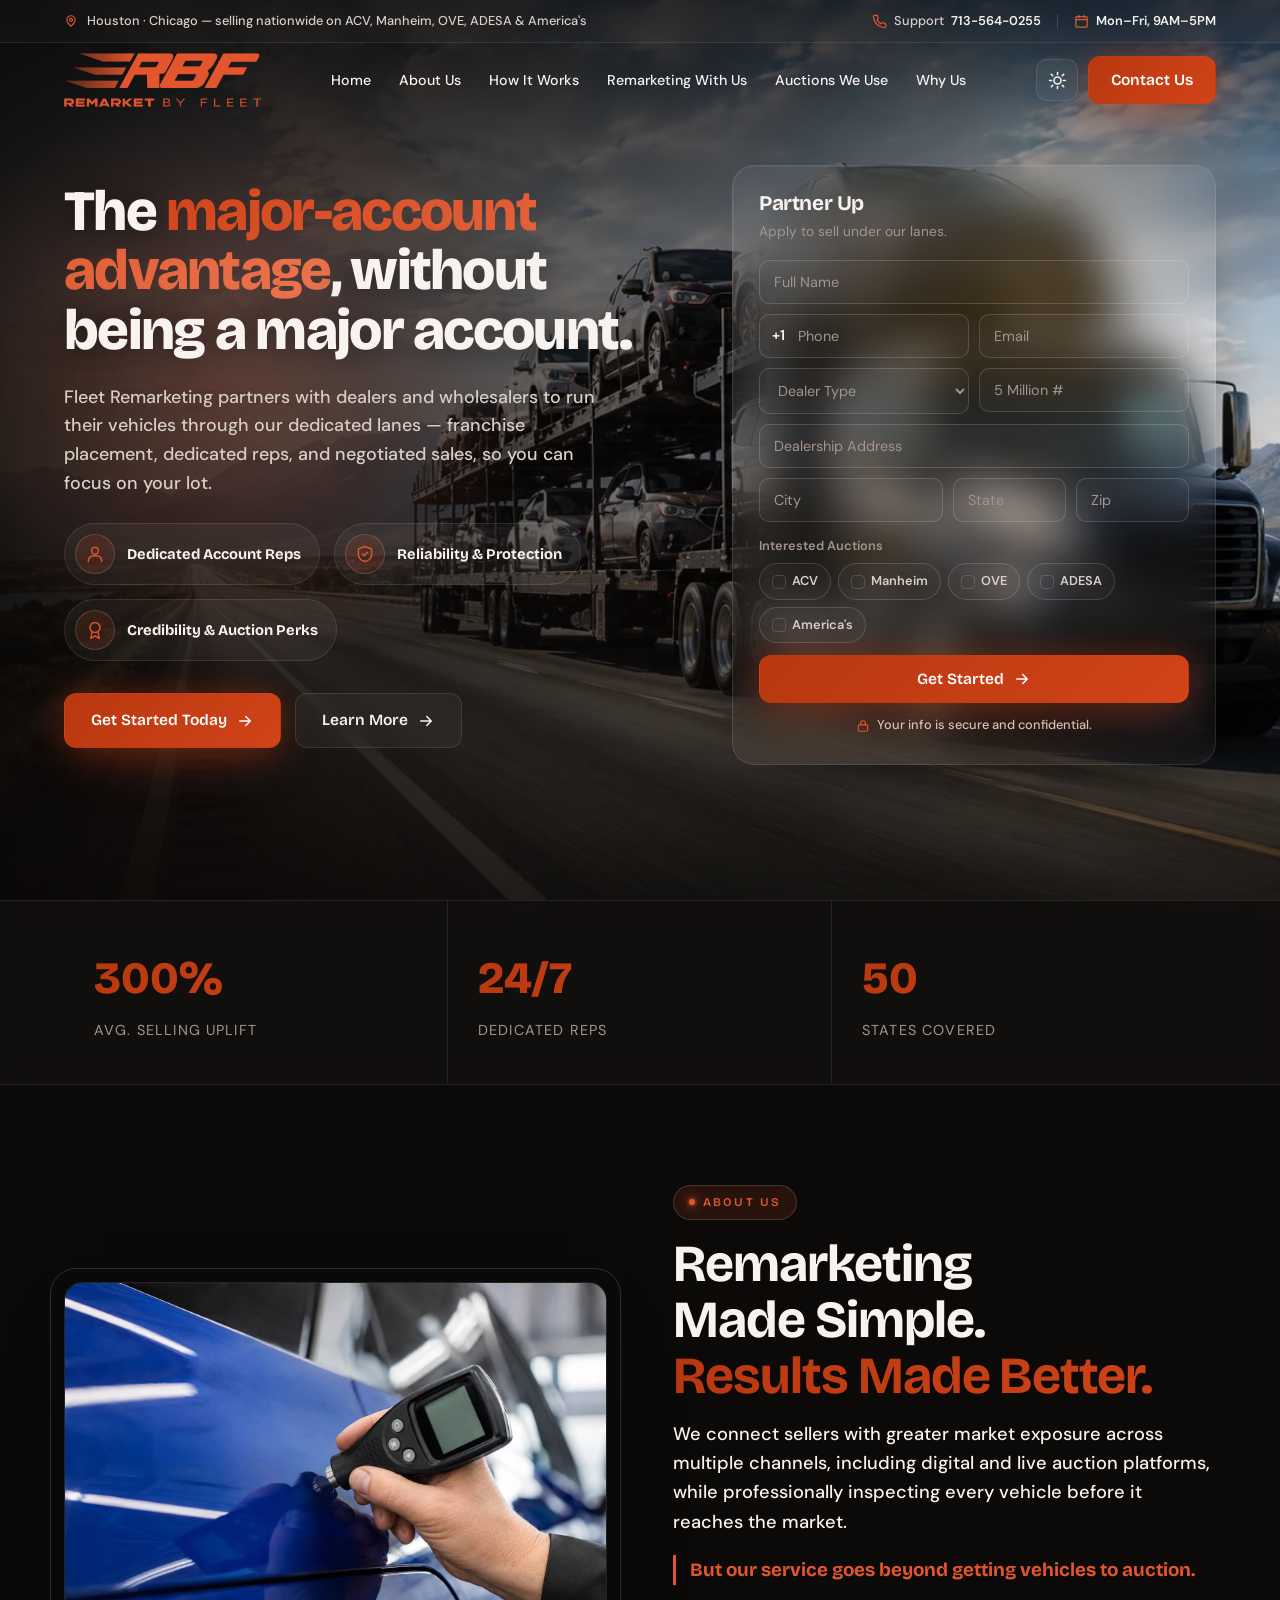
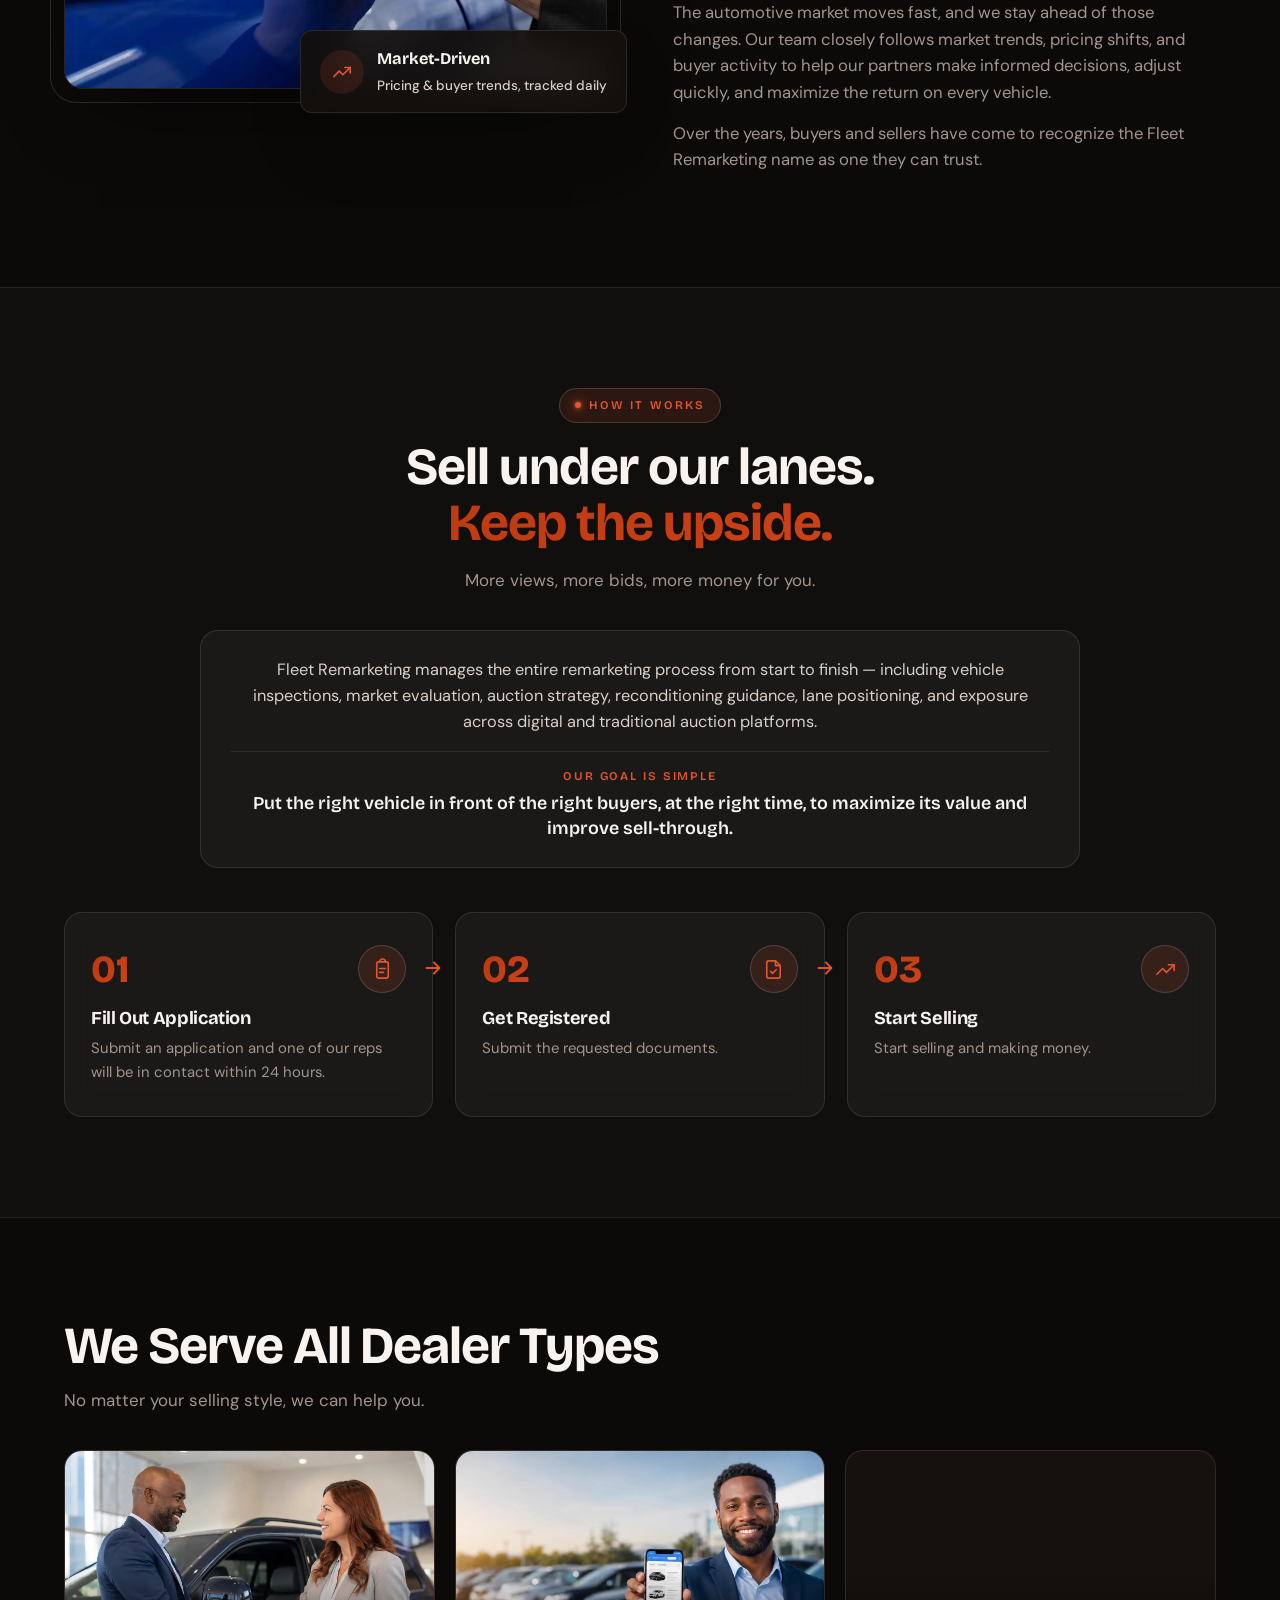
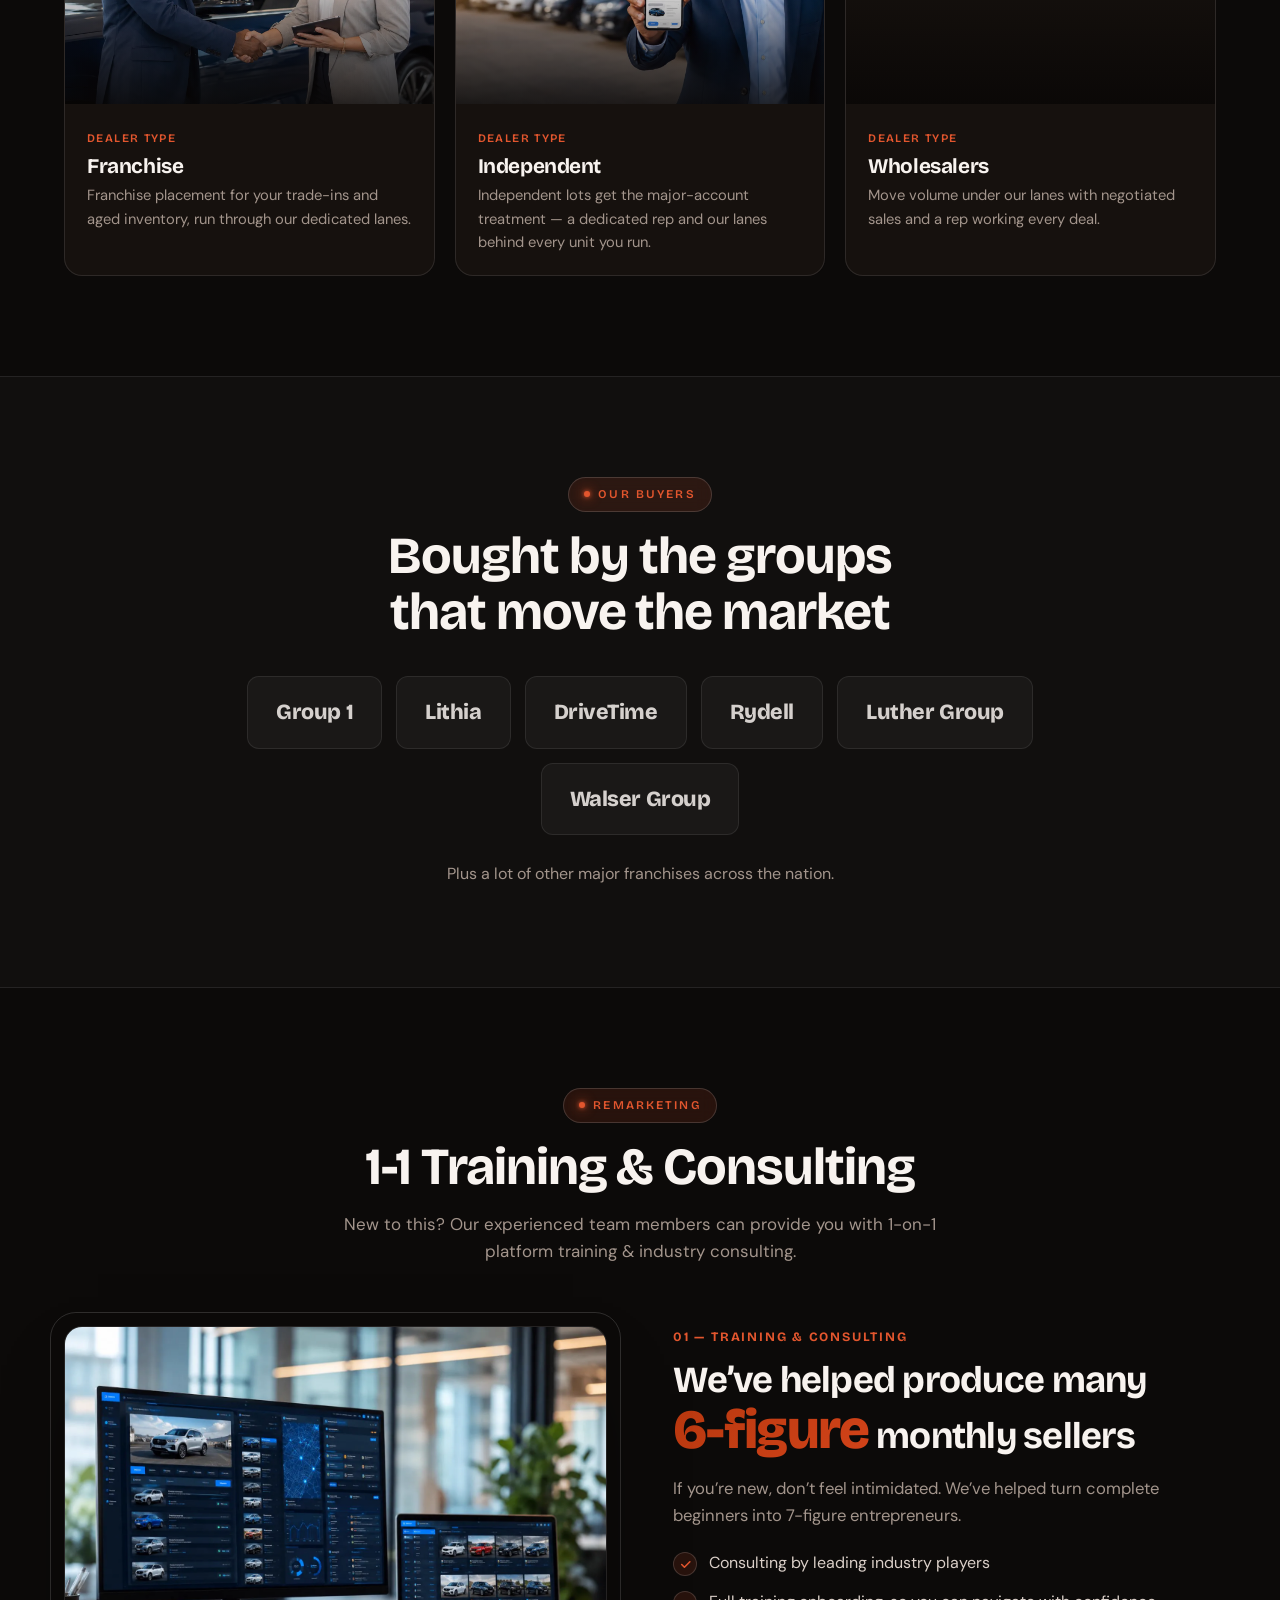
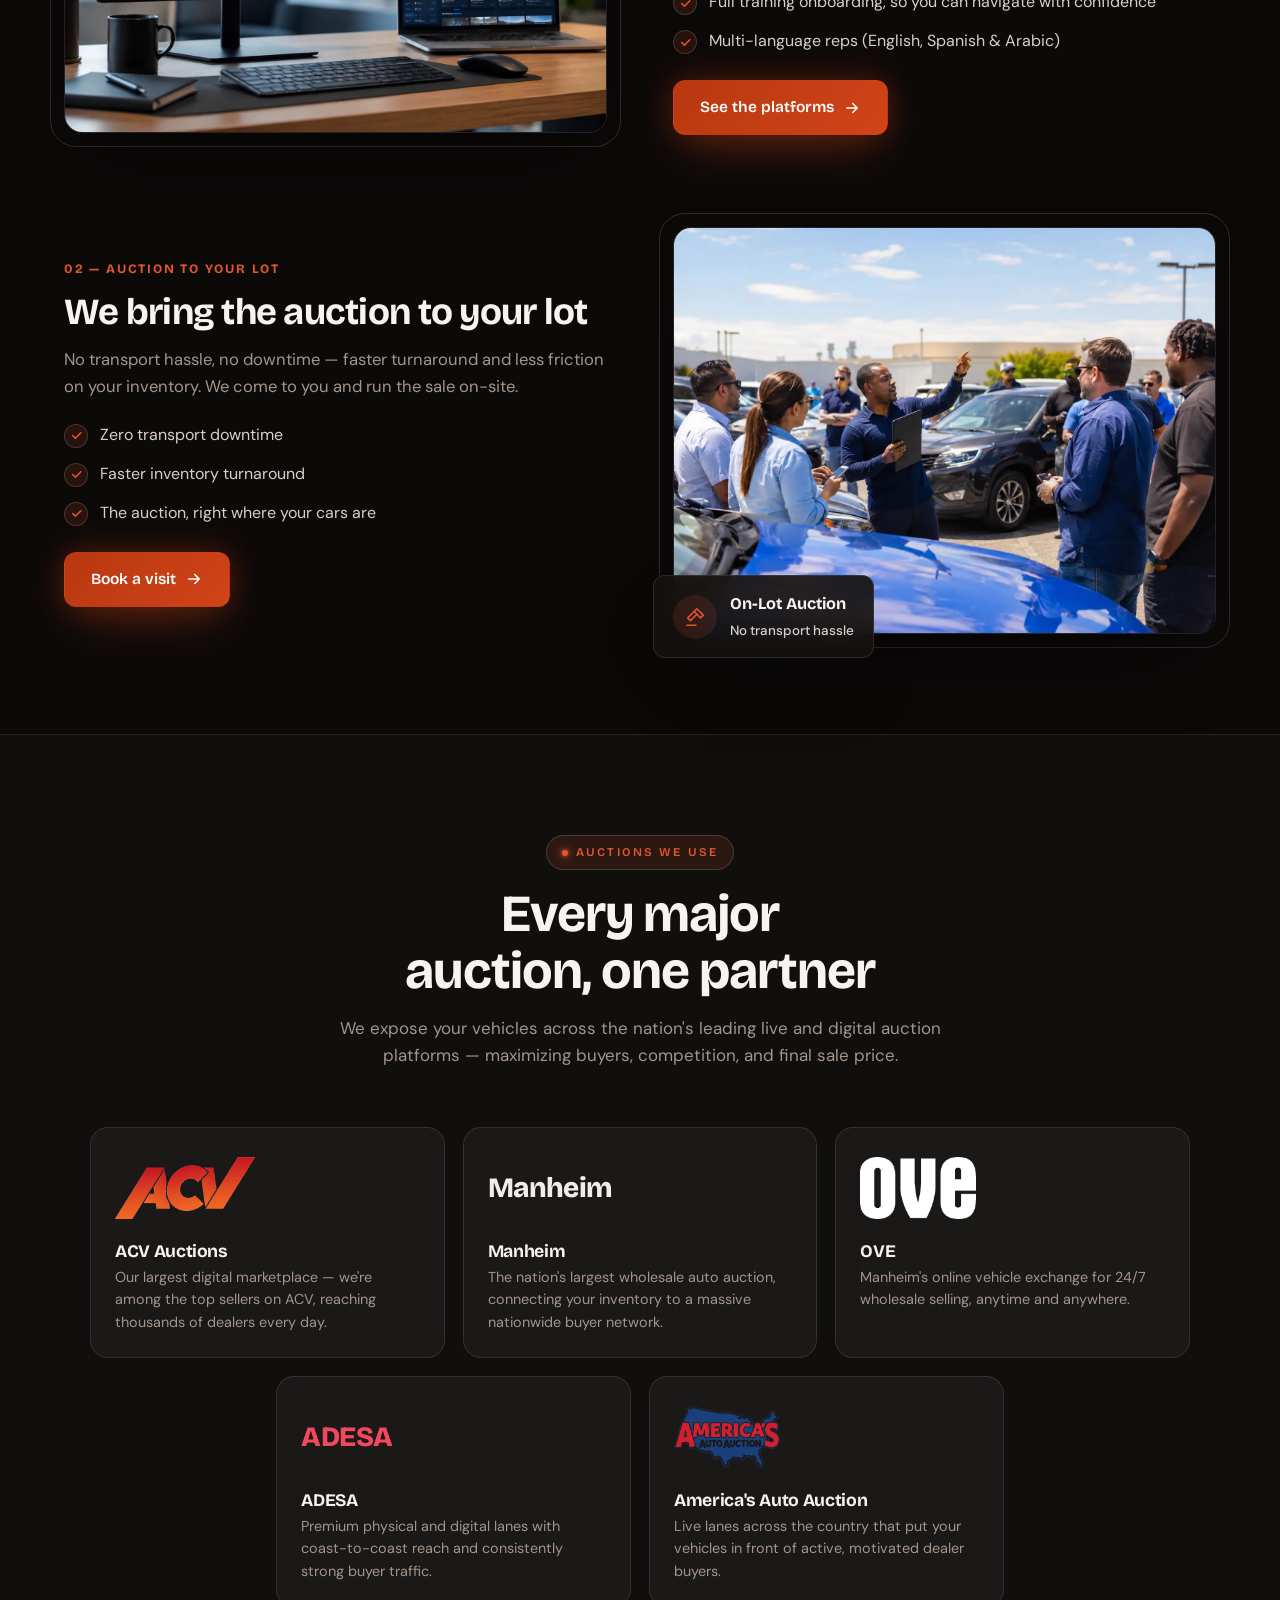
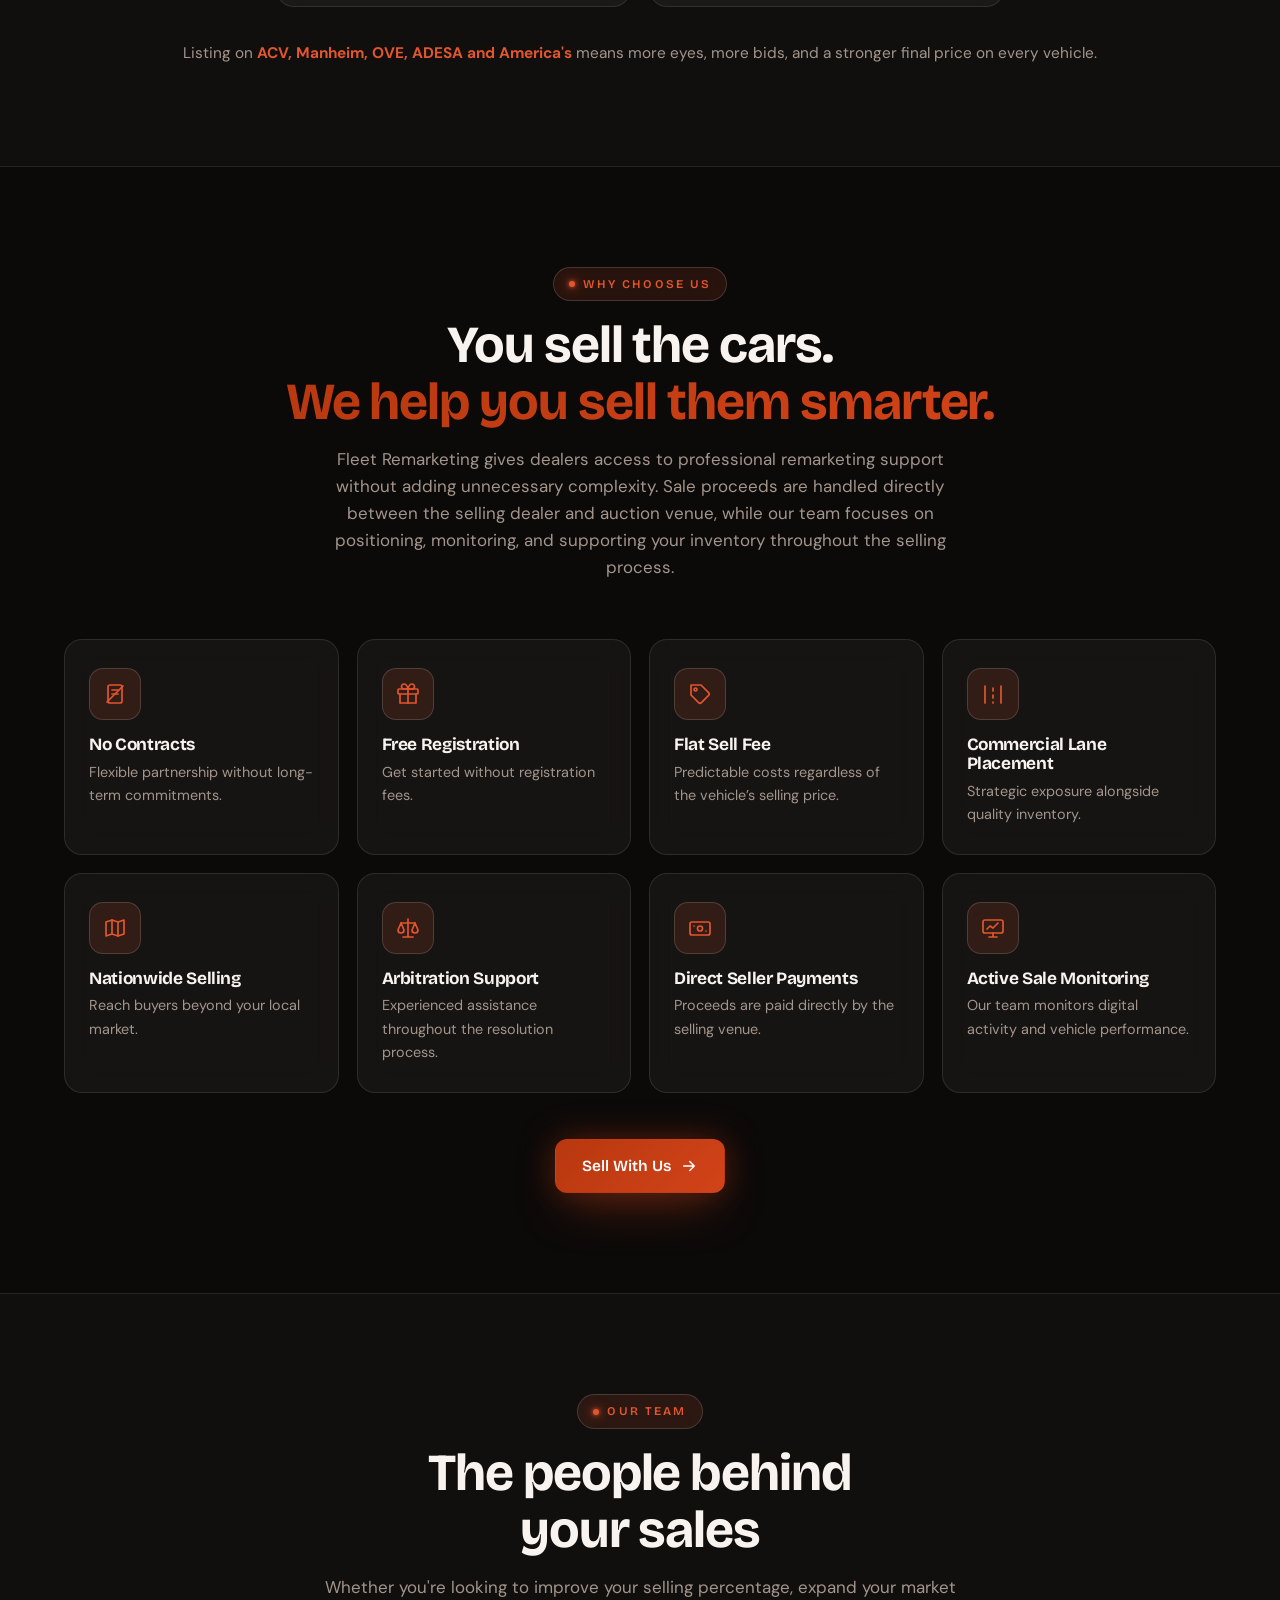
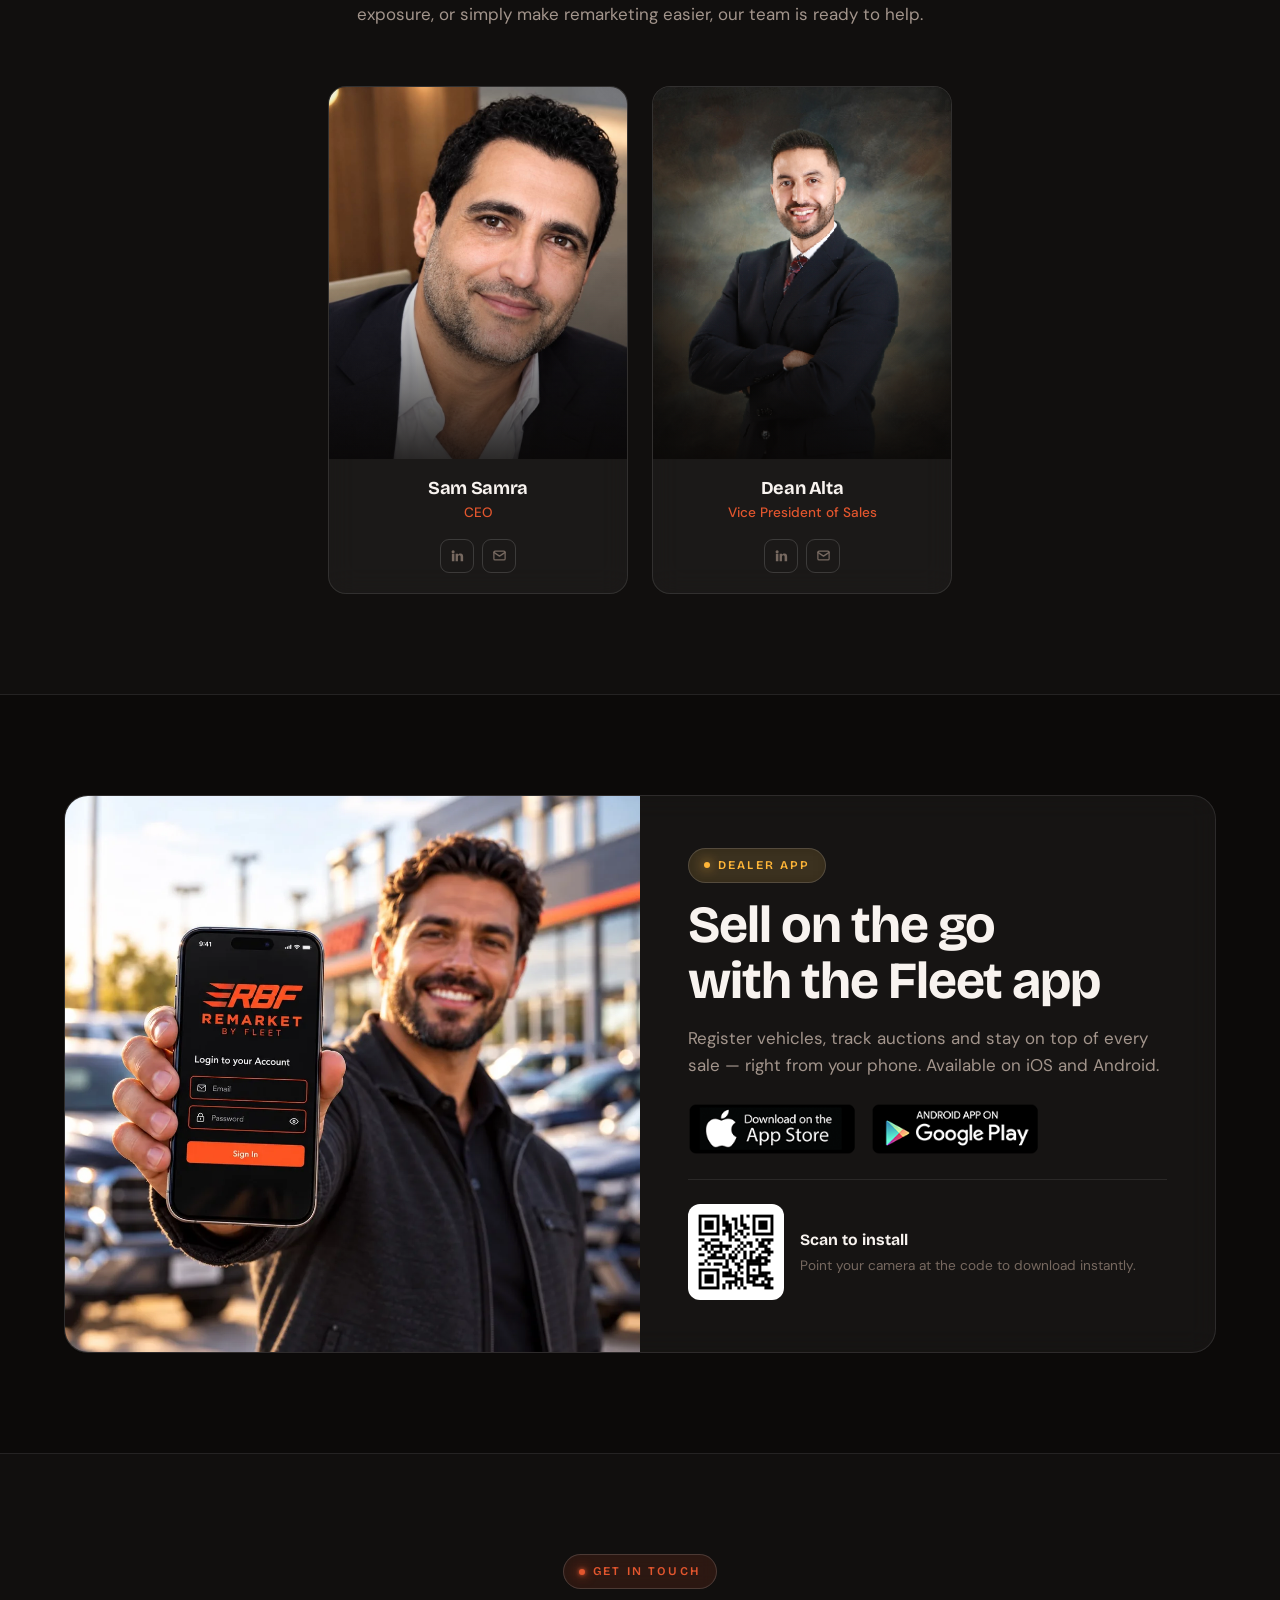
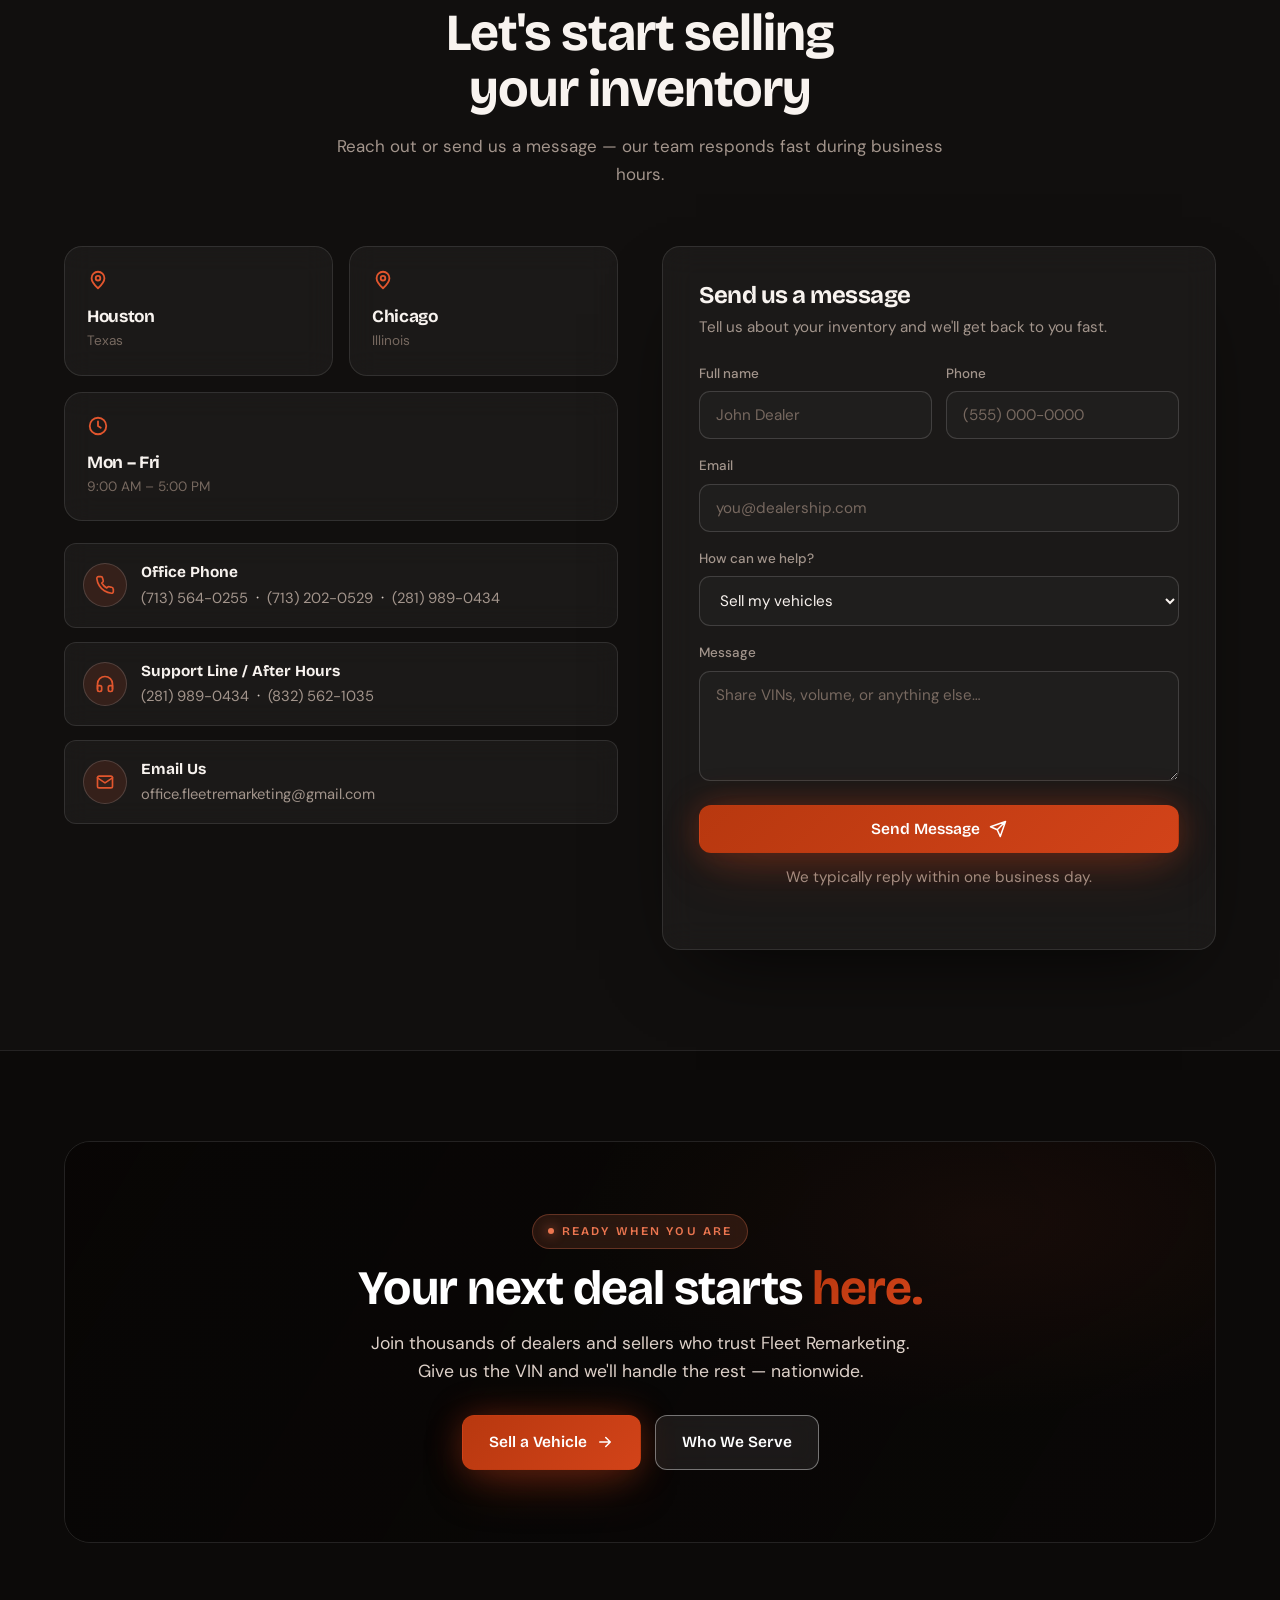
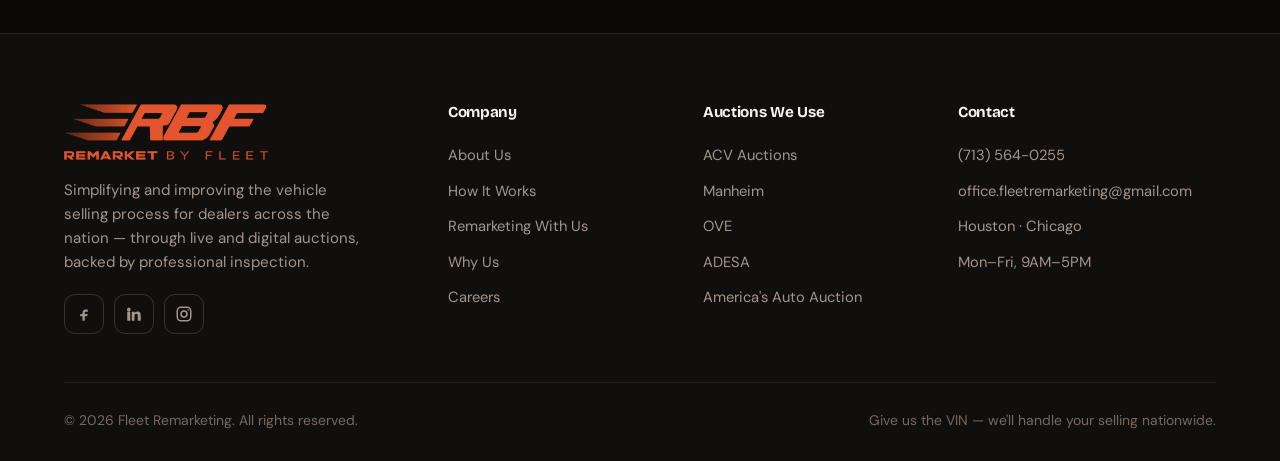
==== concept-2/index.html @ 04e83e3e "Concept 2: slightly tighter gap under the nav on phones Co-Authored-By: Claude Opus 5.5 (1M context)" ====
<!DOCTYPE html>
<html lang="en" data-theme="dark">
<head>
<meta charset="UTF-8">
<meta name="viewport" content="width=device-width, initial-scale=1.0">
<title>Fleet Remarketing — Sell Your Vehicles Nationwide</title>
<meta name="description" content="Fleet Remarketing gives independent dealers, franchise stores and wholesalers the major-account advantage: sell under our lanes on ACV, Manheim, OVE, ADESA and America's Auto Auction with dedicated reps, inspections and 1-on-1 training. Houston and Chicago.">
<meta name="theme-color" content="#0c0a09">
<link rel="canonical" href="https://fleetremarket.com/">
<meta property="og:type" content="website">
<meta property="og:site_name" content="Fleet Remarketing">
<meta property="og:url" content="https://fleetremarket.com/">
<meta property="og:title" content="Fleet Remarketing — The major-account advantage, without being a major account">
<meta property="og:description" content="Fleet Remarketing gives independent dealers, franchise stores and wholesalers the major-account advantage: sell under our lanes on ACV, Manheim, OVE, ADESA and America's Auto Auction with dedicated reps, inspections and 1-on-1 training. Houston and Chicago.">
<meta property="og:image" content="https://fleetremarket.com/assets/og.jpg">
<meta property="og:image:width" content="1200">
<meta property="og:image:height" content="630">
<meta name="twitter:card" content="summary_large_image">
<meta name="twitter:title" content="Fleet Remarketing — The major-account advantage, without being a major account">
<meta name="twitter:description" content="Fleet Remarketing gives independent dealers, franchise stores and wholesalers the major-account advantage: sell under our lanes on ACV, Manheim, OVE, ADESA and America's Auto Auction with dedicated reps, inspections and 1-on-1 training. Houston and Chicago.">
<meta name="twitter:image" content="https://fleetremarket.com/assets/og.jpg">
<link rel="icon" type="image/png" href="assets/favicon.png">
<link rel="preload" as="image" href="assets/hero-1.webp" fetchpriority="high">
<script>(function(){try{var t=localStorage.getItem('fr-theme');if(t!=='light'&&t!=='dark')t='dark';document.documentElement.setAttribute('data-theme',t);}catch(e){document.documentElement.setAttribute('data-theme','dark');}})();</script>
<link rel="preconnect" href="https://fonts.googleapis.com">
<link rel="preconnect" href="https://fonts.gstatic.com" crossorigin>
<link href="https://fonts.googleapis.com/css2?family=Bricolage+Grotesque:wght@500;600;700;800&family=DM+Sans:wght@400;500;600;700&display=swap" rel="stylesheet">
<style>
/* ============================================================
   THEME TOKENS — dark is default, light overrides via [data-theme]
   ============================================================ */
:root, :root[data-theme="dark"]{
  --bg:#0c0a09; --bg-2:#110e0c; --bg-3:#16110e;
  --panel:rgba(255,255,255,.022);
  --surface:rgba(255,255,255,.045); --surface-2:rgba(255,255,255,.07);
  --surface-solid:#17120f; --card:rgba(24,19,16,.92);
  --ink:#f8f3ef; --txt:#dacfc8; --txt-2:#a3958c; --txt-3:#776960;
  --brand:#e2562e; --brand-2:#d24319; --brand-3:#ec7650; --brand-ink:#ffffff;
  --brand-soft:rgba(226,86,46,.13);
  --accent:#ffb638; --accent-2:#ffca63; --accent-ink:#241500; --accent-soft:rgba(255,182,56,.13);
  --line:rgba(255,255,255,.085); --line-2:rgba(255,255,255,.15);
  --glass-border:rgba(255,255,255,.1); --glass-hi:rgba(255,255,255,.06);
  --grad:linear-gradient(135deg,#b8380f 0%,#d24319 100%);
  --grad-hero:linear-gradient(135deg,#d24319 0%,#ec7650 100%);
  --grad-strong:linear-gradient(135deg,#a8330f 0%,#d24319 55%,#ec7650 100%);
  --grad-amber:linear-gradient(135deg,#ff9e0f 0%,#ffca63 100%);
  --shadow:0 34px 80px -34px rgba(0,0,0,.8);
  --shadow-brand:0 20px 50px -16px rgba(210,67,25,.5);
  --glow-brand:0 0 34px rgba(210,67,25,.35);
  --glow-amber:0 0 30px rgba(255,182,56,.32);
  --grid-line:rgba(255,255,255,.032);
  --hero-scrim:linear-gradient(90deg,rgba(10,8,7,.94) 0%,rgba(10,8,7,.78) 30%,rgba(10,8,7,.45) 58%,rgba(10,8,7,.12) 82%,rgba(10,8,7,0) 100%),linear-gradient(0deg,rgba(10,8,7,.7),transparent 44%),linear-gradient(180deg,rgba(10,8,7,.78) 0%,rgba(10,8,7,.42) 13%,rgba(10,8,7,0) 30%);
  --hero-scrim-m:linear-gradient(180deg,rgba(10,8,7,.9) 0%,rgba(10,8,7,.62) 52%,rgba(10,8,7,.86) 100%);
  --hero-tsh:0 2px 30px rgba(0,0,0,.55);
  --nav-bg:rgba(14,11,9,.72); --topbar-bg:rgba(255,255,255,.025);
  --card-img-scrim:linear-gradient(to top,rgba(8,6,5,.82),transparent 55%);
  --float-bg:rgba(20,16,13,.9);
  --r:18px; --r-sm:12px; --maxw:1200px;
}
:root[data-theme="light"]{
  --bg:#fbf7f3; --bg-2:#f6efe9; --bg-3:#f0e6de;
  --panel:rgba(58,30,16,.028);
  --surface:#ffffff; --surface-2:#fcf6f1; --surface-solid:#ffffff; --card:#ffffff;
  --ink:#22130b; --txt:#3a2b22; --txt-2:#6d5d53; --txt-3:#9c8b80;
  --brand:#b8380f; --brand-2:#a8330f; --brand-3:#d24319; --brand-ink:#ffffff;
  --brand-soft:rgba(210,67,25,.1);
  --accent:#d97a00; --accent-2:#b86400; --accent-ink:#ffffff; --accent-soft:rgba(217,122,0,.12);
  --line:rgba(58,30,16,.1); --line-2:rgba(58,30,16,.17);
  --glass-border:rgba(58,30,16,.09); --glass-hi:rgba(255,255,255,.7);
  --grad:linear-gradient(135deg,#b8380f 0%,#d24319 100%);
  --grad-hero:linear-gradient(135deg,#8a2a0c 0%,#b8380f 100%);
  --grad-strong:linear-gradient(135deg,#8a2a0c 0%,#b8380f 60%,#d24319 100%);
  --grad-amber:linear-gradient(135deg,#e08600 0%,#ffb020 100%);
  --shadow:0 24px 60px -28px rgba(90,45,20,.26);
  --shadow-brand:0 18px 44px -14px rgba(210,67,25,.38);
  --glow-brand:0 0 0 transparent;
  --glow-amber:0 0 0 transparent;
  --grid-line:rgba(58,30,16,.038);
  --hero-scrim:linear-gradient(90deg,rgba(255,255,255,.98) 0%,rgba(255,255,255,.9) 30%,rgba(255,255,255,.62) 54%,rgba(255,255,255,.2) 80%,rgba(255,255,255,0) 100%),linear-gradient(0deg,rgba(255,255,255,.34),transparent 42%),linear-gradient(180deg,rgba(255,255,255,.9) 0%,rgba(255,255,255,.55) 13%,rgba(255,255,255,0) 30%);
  --hero-scrim-m:linear-gradient(180deg,rgba(251,247,243,.94) 0%,rgba(251,247,243,.66) 52%,rgba(251,247,243,.9) 100%);
  --hero-tsh:0 1px 20px rgba(255,255,255,.9),0 2px 6px rgba(255,255,255,.7);
  --nav-bg:rgba(255,255,255,.82); --topbar-bg:rgba(58,30,16,.03);
  --card-img-scrim:linear-gradient(to top,rgba(8,10,9,.66),transparent 55%);
  --float-bg:rgba(255,255,255,.95);
}
*{margin:0;padding:0;box-sizing:border-box}
html{scroll-behavior:smooth;overflow-x:hidden}
@supports (overflow-x:clip){html{overflow-x:clip}}
body{font-family:'DM Sans',system-ui,-apple-system,Segoe UI,Roboto,sans-serif;background:var(--bg);color:var(--txt);
  line-height:1.6;-webkit-font-smoothing:antialiased;overflow-x:hidden;transition:background .4s ease,color .4s ease}
h1,h2,h3,h4,h5,.display{font-family:'Bricolage Grotesque',sans-serif;line-height:1.08;letter-spacing:-.02em;font-weight:700;color:var(--ink)}
a{color:inherit;text-decoration:none}
img{max-width:100%;display:block}
svg{stroke-linecap:round;stroke-linejoin:round}
section{position:relative;scroll-margin-top:110px}
.wrap{max-width:var(--maxw);margin:0 auto;padding:0 24px}
.eyebrow{display:inline-flex;align-items:center;gap:8px;font-family:'Bricolage Grotesque';font-size:.74rem;font-weight:600;
  letter-spacing:.18em;text-transform:uppercase;color:var(--brand);padding:7px 15px;border:1px solid var(--line-2);
  border-radius:100px;background:var(--brand-soft);backdrop-filter:blur(8px);-webkit-backdrop-filter:blur(8px)}
.eyebrow::before{content:"";width:6px;height:6px;border-radius:50%;background:var(--brand);box-shadow:0 0 12px var(--brand),0 0 4px var(--brand)}
.eyebrow.amber{color:var(--accent);background:var(--accent-soft)}
.eyebrow.amber::before{background:var(--accent);box-shadow:0 0 12px var(--accent)}
.h-sec{font-size:clamp(2rem,4.6vw,3.25rem);margin:16px 0 16px;text-wrap:balance}
.sub-sec{color:var(--txt-2);font-size:1.06rem;max-width:640px}
.grad-txt{background:var(--grad);-webkit-background-clip:text;background-clip:text;-webkit-text-fill-color:transparent;color:var(--brand)}
.hero h1 .grad-txt{background-image:var(--grad-hero);text-shadow:none}
.amber-txt{background:var(--grad-amber);-webkit-background-clip:text;background-clip:text;-webkit-text-fill-color:transparent;color:var(--accent)}

/* ---- buttons ---- */
.btn{display:inline-flex;align-items:center;gap:9px;font-family:'Bricolage Grotesque';font-weight:600;font-size:.97rem;
  padding:14px 26px;border-radius:12px;cursor:pointer;border:1px solid transparent;white-space:nowrap;position:relative;
  transition:transform .25s cubic-bezier(.2,.8,.2,1),box-shadow .25s,background .25s,border-color .25s,color .25s}
.btn svg{width:18px;height:18px}
.btn-primary{background:var(--grad);color:var(--brand-ink);box-shadow:var(--shadow-brand),var(--glow-brand)}
.btn-primary:hover{transform:translateY(-3px);box-shadow:0 26px 56px -12px rgba(210,67,25,.55),0 0 44px rgba(226,86,46,.45)}
.btn-accent{background:var(--grad-amber);color:var(--accent-ink);box-shadow:0 18px 44px -14px rgba(255,158,15,.5),var(--glow-amber)}
.btn-accent:hover{transform:translateY(-3px);box-shadow:0 26px 56px -12px rgba(255,158,15,.6),0 0 40px rgba(255,182,56,.5)}
.btn-ghost{background:var(--surface);color:var(--ink);border-color:var(--glass-border);backdrop-filter:blur(10px);-webkit-backdrop-filter:blur(10px)}
.btn-ghost:hover{background:var(--surface-2);transform:translateY(-3px);border-color:var(--brand)}
.btn-block{width:100%;justify-content:center}
.btn-hollow{background:rgba(255,255,255,.08);color:#fff;border-color:rgba(255,255,255,.4);backdrop-filter:blur(10px);-webkit-backdrop-filter:blur(10px)}
.btn-hollow:hover{background:rgba(255,255,255,.18);transform:translateY(-3px)}

/* ---- fixed background fx: glow + grid ---- */
.bg-fx{position:fixed;inset:0;z-index:-2;pointer-events:none;background:var(--bg)}
.bg-fx::before{content:"";position:absolute;inset:0;
  background:radial-gradient(58% 46% at 12% -6%,rgba(226,86,46,.16),transparent 62%),
             radial-gradient(46% 40% at 102% 6%,rgba(255,182,56,.11),transparent 60%),
             radial-gradient(66% 52% at 50% 116%,rgba(210,67,25,.12),transparent 62%)}
.bg-fx::after{content:"";position:absolute;inset:0;
  background-image:linear-gradient(var(--grid-line) 1px,transparent 1px),linear-gradient(90deg,var(--grid-line) 1px,transparent 1px);
  background-size:66px 66px;-webkit-mask-image:radial-gradient(circle at 50% 24%,#000,transparent 78%);mask-image:radial-gradient(circle at 50% 24%,#000,transparent 78%)}

/* progress */
.progress{position:fixed;top:0;left:0;height:3px;width:0;background:var(--grad-strong);z-index:200;transition:width .1s linear;box-shadow:var(--glow-brand)}

/* ============ NAV ============ */
header.nav{position:fixed;top:0;left:0;right:0;z-index:100;transition:.35s ease}
.topbar{background:var(--topbar-bg);color:var(--txt);border-bottom:1px solid var(--line);backdrop-filter:blur(10px);-webkit-backdrop-filter:blur(10px)}
.topbar-inner{display:flex;align-items:center;justify-content:space-between;gap:20px;height:42px;font-size:.8rem}
.tb-left{display:flex;align-items:center;gap:9px;color:var(--txt);font-weight:500}
.tb-left svg{width:14px;height:14px;color:var(--brand)}
.tb-right{display:flex;align-items:center;gap:16px}
.tb-right a,.tb-right .tb-hours{display:inline-flex;align-items:center;gap:7px;color:var(--ink);font-weight:600;white-space:nowrap;transition:.2s}
.tb-right a:hover{color:var(--brand)}
.tb-right svg{width:15px;height:15px;color:var(--brand);flex-shrink:0}
.tb-right .lbl{color:var(--txt);font-weight:500}
.tb-div{width:1px;height:15px;background:var(--line-2)}
.tb-hide{display:inline-flex}
.nav-shell{transition:.35s ease;border-bottom:1px solid transparent}
header.nav.scrolled .nav-shell{background:var(--nav-bg);backdrop-filter:blur(18px) saturate(1.4);-webkit-backdrop-filter:blur(18px) saturate(1.4);
  border-bottom-color:var(--line);box-shadow:0 16px 40px -22px rgba(0,0,0,.6)}
.nav-inner{max-width:var(--maxw);margin:0 auto;padding:0 24px;display:flex;align-items:center;justify-content:space-between;height:74px}
.brand{display:flex;align-items:center}
.brand img{height:54px;width:auto}
.logo-l{display:none}
:root[data-theme="light"] .logo-l{display:block}
:root[data-theme="light"] .logo-d{display:none}
.nav-links{display:flex;align-items:center;gap:2px}
.nav-links a{font-size:.89rem;font-weight:500;color:var(--ink);padding:9px 13px;border-radius:9px;transition:.2s;white-space:nowrap}
.nav-links a:hover{color:var(--brand);background:var(--surface)}
.nav-right{display:flex;align-items:center;gap:10px}
.theme-toggle{width:42px;height:42px;border-radius:11px;border:1px solid var(--glass-border);background:var(--surface);color:var(--ink);
  cursor:pointer;display:grid;place-items:center;transition:.25s;backdrop-filter:blur(10px);-webkit-backdrop-filter:blur(10px);flex-shrink:0}
.theme-toggle:hover{border-color:var(--brand);color:var(--brand);transform:translateY(-2px);box-shadow:var(--glow-brand)}
.theme-toggle svg{width:19px;height:19px}
.ic-moon{display:none}.ic-sun{display:block}
:root[data-theme="light"] .ic-sun{display:none}
:root[data-theme="light"] .ic-moon{display:block}
.burger{display:none;flex-direction:column;gap:5px;width:46px;height:46px;border-radius:12px;
  border:1px solid var(--glass-border);background:var(--surface);cursor:pointer;align-items:center;justify-content:center}
.burger span{width:20px;height:2px;background:var(--ink);border-radius:2px;transition:.3s}
.burger.open span:nth-child(1){transform:translateY(7px) rotate(45deg)}
.burger.open span:nth-child(2){opacity:0}
.burger.open span:nth-child(3){transform:translateY(-7px) rotate(-45deg)}
.mobile-menu{position:fixed;inset:0;z-index:99;background:var(--bg);transform:translateX(100%);
  transition:transform .45s cubic-bezier(.4,0,.2,1);display:flex;flex-direction:column;justify-content:center;gap:6px;padding:0 40px}
.mobile-menu.open{transform:translateX(0)}
.mobile-menu a{font-family:'Bricolage Grotesque';font-size:1.4rem;font-weight:600;padding:14px 0;border-bottom:1px solid var(--line);color:var(--txt-2);transition:.25s}
.mobile-menu a:hover{color:var(--brand);padding-left:10px}

/* ============ HERO ============ */
.hero{position:relative;min-height:100vh;min-height:100svh;display:flex;align-items:center;overflow:hidden;isolation:isolate}
.hero-fx{position:absolute;inset:0;z-index:0}
.hero-slides{position:absolute;inset:-4%}
.hero-slide{position:absolute;inset:0;opacity:0;transition:opacity 1s ease}
.hero-slide.active{opacity:1}
.hero-slide .bg{position:absolute;inset:0;background-size:cover;background-position:center;transform:scale(1.06);filter:saturate(1.05)}
.hero-slide .bg{animation:kenburns 22s ease-in-out infinite alternate}
@keyframes kenburns{from{transform:scale(1.04)}to{transform:scale(1.16)}}
.hero-slide::after{content:"";position:absolute;inset:0;background:var(--hero-scrim)}
.hero-aurora{position:absolute;inset:0;z-index:1;pointer-events:none;mix-blend-mode:screen;opacity:.9;
  background:radial-gradient(40% 55% at 18% 42%,rgba(226,86,46,.28),transparent 60%),
            radial-gradient(38% 46% at 82% 30%,rgba(255,182,56,.2),transparent 62%);
  animation:aurora 14s ease-in-out infinite alternate}
:root[data-theme="light"] .hero-aurora{opacity:.5;mix-blend-mode:multiply}
@keyframes aurora{0%{transform:translate3d(-3%,-2%,0) scale(1)}100%{transform:translate3d(4%,3%,0) scale(1.12)}}
.hero-content{position:relative;z-index:3;width:100%}
.hero-grid2{display:grid;grid-template-columns:1.12fr .88fr;gap:52px;align-items:center;padding:150px 0 120px}
.hero-copy .eyebrow{margin-bottom:22px}
.hero h1{font-size:clamp(2.2rem,4.5vw,3.55rem);font-weight:800;color:var(--ink);letter-spacing:-.03em;line-height:1.05;margin-bottom:22px;
  text-shadow:var(--hero-tsh);opacity:0;transform:translateY(24px);animation:rise .8s cubic-bezier(.2,.8,.2,1) .1s forwards}
.hero p.lead{font-size:1.12rem;color:var(--txt);max-width:540px;margin-bottom:26px;font-weight:500;
  text-shadow:var(--hero-tsh);opacity:0;transform:translateY(20px);animation:rise .8s cubic-bezier(.2,.8,.2,1) .25s forwards}
@keyframes rise{to{opacity:1;transform:none}}
.hero-chips{display:flex;gap:14px;flex-wrap:wrap;margin-bottom:32px;opacity:0;transform:translateY(20px);
  animation:rise .8s cubic-bezier(.2,.8,.2,1) .4s forwards}
.chip{display:flex;align-items:center;gap:12px;padding:10px 18px 10px 10px;border-radius:100px;
  background:var(--surface);border:1px solid var(--glass-border);backdrop-filter:blur(12px);-webkit-backdrop-filter:blur(12px)}
.chip .ic{width:40px;height:40px;border-radius:50%;background:var(--brand-soft);border:1px solid var(--line-2);
  display:grid;place-items:center;color:var(--brand);flex-shrink:0}
.chip .ic svg{width:20px;height:20px}
.chip b{font-family:'Bricolage Grotesque';display:block;color:var(--ink);font-size:.92rem;line-height:1.2}
.chip span{font-size:.76rem;color:var(--txt-2)}
.hero-cta{display:flex;gap:14px;flex-wrap:wrap;opacity:0;transform:translateY(20px);
  animation:rise .8s cubic-bezier(.2,.8,.2,1) .55s forwards}

/* hero form (glass) */
.hero-form{position:relative;background:var(--surface);border:1px solid var(--glass-border);border-radius:22px;padding:8px;overflow:hidden;
  box-shadow:var(--shadow);backdrop-filter:blur(22px) saturate(1.3);-webkit-backdrop-filter:blur(22px) saturate(1.3);
  opacity:0;transform:translateY(40px) scale(.97);animation:rise .9s cubic-bezier(.2,.8,.2,1) .35s forwards}
.hero-form::before{content:"";position:absolute;inset:0;border-radius:22px;padding:1px;pointer-events:none;
  background:linear-gradient(140deg,var(--glass-hi),transparent 40%);-webkit-mask:linear-gradient(#000 0 0) content-box,linear-gradient(#000 0 0);-webkit-mask-composite:xor;mask-composite:exclude}
.hf-head{padding:18px 18px 0}
.hf-head b{font-family:'Bricolage Grotesque';display:block;font-size:1.3rem;font-weight:700;color:var(--ink);letter-spacing:-.02em;line-height:1.15}
.hf-head span{display:block;font-size:.86rem;color:var(--txt-2);margin-top:4px}
.hf-body{padding:18px 18px 20px}
.hf-field{margin-bottom:10px}
.hero-form input,.hero-form select{width:100%;padding:12px 14px;border-radius:10px;border:1px solid var(--line-2);
  background:var(--panel);color:var(--ink);font-family:inherit;font-size:.9rem;outline:none;transition:.2s}
.hero-form input::placeholder{color:var(--txt-2)}
.hero-form select{color:var(--txt-2)}
.hero-form select option{color:#22130b}
.hero-form input:focus,.hero-form select:focus{border-color:var(--brand);box-shadow:0 0 0 4px var(--brand-soft)}
.hero-form .btn{width:100%;justify-content:center;margin-top:6px}
.hf-secure{display:flex;align-items:center;justify-content:center;gap:7px;font-size:.8rem;font-weight:500;color:var(--txt);margin-top:12px}
.hf-secure svg{width:14px;height:14px;color:var(--brand)}
.hf-secure.ok{color:var(--brand)}
.hf-row{display:grid;grid-template-columns:1fr 1fr;gap:10px}
.hf-row3{grid-template-columns:1.3fr .8fr .8fr}
.hf-row .hf-field{min-width:0}
.hf-tel{position:relative}
.hf-tel span{position:absolute;left:13px;top:50%;transform:translateY(-50%);font-size:.9rem;font-weight:600;color:var(--ink);pointer-events:none}
.hero-form .hf-tel input{padding-left:38px}
.hero-form select:valid{color:var(--ink)}
.hf-auc{border:0;margin:4px 0 6px;display:flex;flex-wrap:wrap;gap:7px}
.hf-auc legend{font-size:.8rem;font-weight:600;color:var(--txt-2);margin-bottom:7px;padding:0}
.hf-auc label{cursor:pointer}
.hf-auc input{position:absolute;opacity:0;width:1px;height:1px;pointer-events:none}
.hf-auc span{display:inline-flex;align-items:center;gap:6px;padding:7px 12px;border-radius:100px;border:1px solid var(--line-2);
  background:var(--panel);font-size:.8rem;font-weight:600;color:var(--txt);transition:.2s;user-select:none}
.hf-auc span::before{content:"";width:12px;height:12px;border-radius:4px;border:1.5px solid var(--line-2);transition:.2s}
.hf-auc label:hover span{border-color:var(--brand)}
.hf-auc input:checked+span{border-color:var(--brand);background:var(--brand-soft);color:var(--ink)}
.hf-auc input:checked+span::before{background:var(--brand);border-color:var(--brand);
  box-shadow:inset 0 0 0 2px var(--surface-solid)}
.hf-auc input:focus-visible+span{box-shadow:0 0 0 4px var(--brand-soft)}

/* ============ STATS BAND ============ */
.stats-band{background:var(--panel);border-top:1px solid var(--line);border-bottom:1px solid var(--line);backdrop-filter:blur(10px);-webkit-backdrop-filter:blur(10px)}
.stats-grid{display:grid;grid-template-columns:repeat(3,1fr)}
.stat{padding:42px 30px;border-right:1px solid var(--line);display:flex;flex-direction:column;gap:4px;position:relative}
.stat:last-child{border-right:none}
.stat .num{font-family:'Bricolage Grotesque';font-size:2.8rem;font-weight:800;
  background:var(--grad);-webkit-background-clip:text;background-clip:text;-webkit-text-fill-color:transparent}
.stat .num.amber{background:var(--grad-amber);-webkit-background-clip:text;background-clip:text;-webkit-text-fill-color:transparent}
.stat .lbl{color:var(--txt-2);font-size:.9rem;text-transform:uppercase;letter-spacing:.08em}

/* ============ SECTION common ============ */
.pad{padding:100px 0}
.panel-sec{background:var(--panel);border-top:1px solid var(--line);border-bottom:1px solid var(--line)}
.head-center{text-align:center;max-width:680px;margin:0 auto 58px}
.head-center .sub-sec{margin:0 auto}
.h-sec .ln{display:block}

/* glass card base — shared by proc/auc/ben/perk/member/office/fcard */
.glass{background:var(--surface);border:1px solid var(--glass-border);border-radius:var(--r);
  backdrop-filter:blur(14px);-webkit-backdrop-filter:blur(14px);transition:.35s cubic-bezier(.2,.8,.2,1)}
.glass:hover{transform:translateY(-6px);border-color:var(--brand);box-shadow:var(--shadow),var(--glow-brand)}

/* how it works */
.proc-grid{display:grid;grid-template-columns:repeat(3,1fr);gap:22px;counter-reset:step}
.proc{padding:32px 26px;position:relative}
.proc .top{display:flex;align-items:center;justify-content:space-between;margin-bottom:16px}
.proc .step{counter-increment:step;font-family:'Bricolage Grotesque';font-size:2.4rem;font-weight:800;line-height:1;
  background:var(--grad);-webkit-background-clip:text;background-clip:text;-webkit-text-fill-color:transparent}
.proc .step::before{content:"0" counter(step)}
.proc .pic{width:48px;height:48px;border-radius:50%;background:var(--brand-soft);display:grid;place-items:center;color:var(--brand);border:1px solid var(--line-2)}
.proc .pic svg{width:23px;height:23px}
.proc h4{font-size:1.14rem;margin-bottom:8px}
.proc p{color:var(--txt-2);font-size:.93rem}
.proc-line{position:absolute;top:44px;right:-12px;color:var(--brand);z-index:2}
.proc:last-child .proc-line{display:none}

/* ============ DEALER TYPES ============ */
.feat-head{margin-bottom:36px}
.feat-head .sub-sec{margin-top:12px}
.dtype-grid{display:grid;grid-template-columns:repeat(3,1fr);gap:20px}
.fcard{overflow:hidden;background:var(--card);backdrop-filter:blur(16px);-webkit-backdrop-filter:blur(16px)}
.fcard .ph{position:relative;aspect-ratio:16/11;overflow:hidden}
.fcard .ph img{width:100%;height:100%;object-fit:cover;transition:.6s}
.fcard:hover .ph img{transform:scale(1.06)}
.fcard .ph::after{content:"";position:absolute;inset:0;background:var(--card-img-scrim)}
.fcard .body{padding:20px 22px}
.fcard .over{font-family:'Bricolage Grotesque';font-size:.72rem;font-weight:600;letter-spacing:.12em;text-transform:uppercase;color:var(--brand)}
.fcard h4{font-size:1.3rem;margin:6px 0 6px}
.fcard p{color:var(--txt-2);font-size:.92rem}

/* ============ FEATURE ROWS ============ */
.feature{display:grid;grid-template-columns:1fr 1fr;gap:66px;align-items:center;margin-bottom:92px}
.feature:last-child{margin-bottom:0}
.feature.rev .feat-media{order:2}
.feat-media{position:relative}
.feat-media .shot{border-radius:var(--r);width:100%;aspect-ratio:4/3;object-fit:cover;box-shadow:var(--shadow);border:1px solid var(--glass-border)}
.feat-media .frame{position:absolute;inset:-14px;border:1px solid var(--line-2);border-radius:calc(var(--r) + 8px);z-index:-1}
.feat-media .glowdot{position:absolute;inset:-40px;z-index:-2;background:radial-gradient(50% 50% at 50% 50%,var(--brand-soft),transparent 70%);filter:blur(20px)}
.feat-media .float{position:absolute;bottom:-24px;background:var(--float-bg);border:1px solid var(--glass-border);border-radius:var(--r-sm);
  padding:15px 19px;box-shadow:var(--shadow);display:flex;gap:13px;align-items:center;backdrop-filter:blur(16px);-webkit-backdrop-filter:blur(16px)}
.feature:not(.rev) .feat-media .float{right:-20px}
.feature.rev .feat-media .float{left:-20px}
.feat-media .float .ico{width:44px;height:44px;border-radius:50%;background:var(--brand-soft);display:grid;place-items:center;color:var(--brand)}
.feat-media .float .ico svg{width:22px;height:22px}
.feat-media .float b{font-family:'Bricolage Grotesque';display:block;font-size:1.02rem;color:var(--ink)}
.feat-media .float span{font-size:.84rem;font-weight:500;color:var(--txt)}
.feat-num{font-family:'Bricolage Grotesque';font-weight:700;font-size:.8rem;letter-spacing:.14em;color:var(--brand);text-transform:uppercase}
.feature h3{font-size:clamp(1.6rem,3vw,2.3rem);margin:12px 0 14px}
.feature h3 .hl-fig{display:block}
.feature h3 .hl-fig b{font-size:1.5em;font-weight:800;letter-spacing:-.03em;white-space:nowrap;line-height:1.1}
.feature p.desc{color:var(--txt-2);font-size:1.04rem;margin-bottom:22px}
.check-list{list-style:none;display:grid;gap:13px;margin-bottom:26px}
.check-list li{display:flex;gap:12px;align-items:flex-start;color:var(--txt)}
.check-list .ck{flex-shrink:0;width:24px;height:24px;border-radius:50%;background:var(--brand-soft);color:var(--brand);display:grid;place-items:center;margin-top:2px;border:1px solid var(--line-2)}
.check-list .ck svg{width:13px;height:13px}

/* ============ AUCTIONS ============ */
.auc-grid{display:flex;flex-wrap:wrap;justify-content:center;gap:18px;max-width:1100px;margin-inline:auto}
.auc-grid .auc-card{flex:0 1 calc((100% - 36px)/3);flex-direction:column;align-items:stretch;gap:18px}
.auc-logo{height:72px;background:transparent;display:flex;align-items:center;justify-content:flex-start}
.auc-logo img{max-height:62px;max-width:100%;width:auto;object-fit:contain}
.auc-logo .wm{font-family:'Bricolage Grotesque';font-size:1.75rem;font-weight:800;letter-spacing:-.02em;line-height:1}
.wm-man{color:#1b3a6b}
:root[data-theme="dark"] .wm-man{color:#f1ece8}
:root[data-theme="dark"] .auc-logo .on-dark-white{filter:brightness(0) invert(1)}
.wm-adesa{color:#c8102e;letter-spacing:.06em}
:root[data-theme="dark"] .wm-adesa{color:#f0485c}
.auc-card{display:flex;gap:16px;align-items:flex-start;padding:24px}
.auc-mono{flex-shrink:0;width:54px;height:54px;border-radius:13px;display:grid;place-items:center;font-family:'Bricolage Grotesque';font-weight:700;
  font-size:.88rem;background:var(--brand-soft);border:1px solid var(--line-2);color:var(--brand);transition:.35s}
.auc-card:hover .auc-mono{background:var(--grad);color:var(--brand-ink);border-color:transparent;box-shadow:var(--glow-brand)}
.auc-card h4{font-size:1.1rem;margin-bottom:5px}
.auc-card p{color:var(--txt-2);font-size:.9rem;line-height:1.55}
.auc-note{text-align:center;margin-top:34px;color:var(--txt-2);font-size:.96rem}
.auc-note b{color:var(--brand)}

/* ============ BENEFITS (bento) ============ */
.ben-grid{display:grid;grid-template-columns:repeat(6,1fr);gap:20px}
.ben{padding:34px 28px;display:flex;flex-direction:column;gap:8px;position:relative;overflow:hidden;grid-column:span 3}
.ben.big{grid-column:span 3;background:linear-gradient(150deg,var(--brand-soft),transparent 62%),var(--surface)}
.ben.wide{grid-column:span 3}
.ben .ic{width:60px;height:60px;border-radius:16px;background:var(--brand-soft);color:var(--brand);display:grid;place-items:center;margin-bottom:8px;border:1px solid var(--line-2)}
.ben.accent .ic{background:var(--accent-soft);color:var(--accent);box-shadow:var(--glow-amber)}
.ben.accent:hover{border-color:var(--accent);box-shadow:var(--shadow),var(--glow-amber)}
.ben .ic svg{width:27px;height:27px}
.ben h4{font-size:1.18rem}
.ben p{color:var(--txt-2);font-size:.93rem}
.ben .big-num{position:absolute;right:20px;top:8px;font-family:'Bricolage Grotesque';font-weight:800;font-size:5rem;line-height:1;
  background:var(--grad);-webkit-background-clip:text;background-clip:text;-webkit-text-fill-color:transparent;opacity:.18}

/* why choose us — 8 points */
#why .head-center{max-width:760px}
.why-grid{display:grid;grid-template-columns:repeat(4,1fr);gap:18px}
.why{padding:28px 24px;display:flex;flex-direction:column;gap:6px}
.why .ic{width:52px;height:52px;border-radius:14px;background:var(--brand-soft);color:var(--brand);display:grid;place-items:center;margin-bottom:10px;border:1px solid var(--line-2)}
.why .ic svg{width:24px;height:24px}
.why h4{font-size:1.08rem}
.why p{color:var(--txt-2);font-size:.9rem}

/* about */
.about-lead{font-size:1.14rem;color:var(--ink);font-weight:500;margin-bottom:18px}
.about-pull{font-family:'Bricolage Grotesque';font-size:1.18rem;font-weight:700;color:var(--brand);margin-bottom:14px;padding-left:14px;border-left:3px solid var(--brand)}
.about-row p.desc{margin-bottom:14px}
.about-row .h-sec{margin-top:16px}

/* how it works intro */
.proc-intro{max-width:880px;margin:-22px auto 44px;padding:26px 30px;border:1px solid var(--glass-border);border-radius:var(--r);background:var(--surface);text-align:center}
.proc-intro p{color:var(--txt);font-size:1.02rem}
.proc-intro .goal{margin-top:16px;padding-top:16px;border-top:1px solid var(--line);font-family:'Bricolage Grotesque';font-size:1.12rem;font-weight:600;color:var(--ink);line-height:1.4}
.proc-intro .goal span{display:block;font-size:.74rem;letter-spacing:.16em;text-transform:uppercase;color:var(--brand);margin-bottom:6px}

/* our buyers */
.buyers-sec .head-center{margin-bottom:36px}
.buyer-wall{display:flex;flex-wrap:wrap;justify-content:center;gap:14px;max-width:980px;margin:0 auto}
.buyer-wall span{font-family:'Bricolage Grotesque';font-size:1.35rem;font-weight:800;letter-spacing:-.02em;color:var(--ink);
  padding:18px 28px;border-radius:var(--r-sm);border:1px solid var(--glass-border);background:var(--surface);opacity:.85;transition:.3s}
.buyer-wall span:hover{opacity:1;border-color:var(--brand);color:var(--brand)}
.buyer-note{text-align:center;margin-top:26px;color:var(--txt-2)}

/* ============ TEAM ============ */
.team-grid{display:grid;grid-template-columns:repeat(2,minmax(0,300px));justify-content:center;gap:24px}
.member{overflow:hidden}
.member .photo{aspect-ratio:4/5;overflow:hidden;position:relative}
.member .photo img{width:100%;height:100%;object-fit:cover;object-position:center top;transition:.6s}
.member:hover .photo img{transform:scale(1.07)}
.member .photo::after{content:"";position:absolute;inset:0;background:var(--card-img-scrim),radial-gradient(120% 90% at 50% 38%,transparent 52%,rgba(8,6,5,.55) 100%)}
.member .info{padding:20px 22px;text-align:center}
.member .info h4{font-size:1.14rem}
.member .info span{color:var(--brand);font-size:.85rem;font-weight:500}
.member .socials{display:flex;justify-content:center;gap:8px;margin-top:14px}
.member .socials a{width:34px;height:34px;border-radius:9px;border:1px solid var(--line-2);display:grid;place-items:center;color:var(--txt-3);transition:.25s}
.member .socials a:hover{background:var(--grad);color:var(--brand-ink);border-color:transparent;transform:translateY(-2px)}
.member .socials svg{width:15px;height:15px}

/* ============ CAREERS ============ */
.perks{display:grid;grid-template-columns:repeat(4,1fr);gap:18px;margin:44px 0 50px}
.perk{text-align:center;padding:30px 22px}
.perk .ico{width:54px;height:54px;border-radius:50%;background:var(--brand-soft);color:var(--brand);display:grid;place-items:center;margin:0 auto 14px;border:1px solid var(--line-2)}
.perk .ico svg{width:24px;height:24px}
.perk h4{font-size:1.02rem;margin-bottom:4px}
.perk p{color:var(--txt-3);font-size:.85rem}
.jobs{display:grid;gap:14px;max-width:880px;margin:0 auto}
.job-row{display:flex;align-items:center;justify-content:space-between;gap:20px;flex-wrap:wrap;padding:24px 28px}
.job-info h4{font-size:1.14rem;margin-bottom:8px}
.job-meta{display:flex;gap:10px;flex-wrap:wrap}
.tag2{font-size:.78rem;color:var(--txt-2);padding:5px 12px;border:1px solid var(--line-2);border-radius:100px;display:inline-flex;align-items:center;gap:6px}
.tag2 svg{width:13px;height:13px;color:var(--brand)}
.job-apply{background:transparent;border:1px solid var(--line-2);color:var(--ink);font-family:'Bricolage Grotesque';font-weight:600;font-size:.9rem;
  padding:11px 22px;border-radius:10px;cursor:pointer;transition:.25s;white-space:nowrap}
.job-row:hover .job-apply{background:var(--grad);color:var(--brand-ink);border-color:transparent;box-shadow:var(--glow-brand)}
.careers-cta{text-align:center;margin-top:38px;color:var(--txt-2)}
.careers-cta a{color:var(--brand);font-weight:600}
.careers-cta a:hover{text-decoration:underline}

/* ============ APP ============ */
.app-grid{display:grid;grid-template-columns:1fr 1fr;gap:0;background:var(--surface);border:1px solid var(--glass-border);border-radius:24px;overflow:hidden;backdrop-filter:blur(14px);-webkit-backdrop-filter:blur(14px)}
.app-media{position:relative;min-height:340px}
.app-media img{position:absolute;inset:0;width:100%;height:100%;object-fit:cover}
.app-info{padding:52px 48px}
.app-info .badges{display:flex;gap:14px;flex-wrap:wrap;margin-top:24px}
.app-info .badges img{position:static;height:52px;width:auto;border-radius:10px;transition:.25s}
.app-info .badges a:hover img{transform:translateY(-3px)}
.app-info .qr{display:flex;gap:16px;align-items:center;margin-top:24px;padding-top:24px;border-top:1px solid var(--line)}
.app-info .qr img{position:static;width:96px;height:96px;border-radius:12px;background:#fff;padding:7px}
.app-info .qr b{font-family:'Bricolage Grotesque';color:var(--ink);display:block;font-size:.98rem}
.app-info .qr span{color:var(--txt-3);font-size:.85rem}

/* ============ CONTACT ============ */
.contact-grid{display:grid;grid-template-columns:1fr 1fr;gap:44px;align-items:start}
.offices{display:grid;grid-template-columns:1fr 1fr;gap:16px;margin-bottom:22px}
.office{padding:22px}
.office:last-child{grid-column:1/-1}
.office .pin{color:var(--brand);margin-bottom:10px}
.office h4{font-size:1.08rem}
.office span{color:var(--txt-3);font-size:.85rem}
.info-list{display:grid;gap:14px}
.info-row{display:flex;gap:14px;align-items:center;padding:16px 18px;background:var(--surface);border:1px solid var(--glass-border);border-radius:var(--r-sm);backdrop-filter:blur(12px);-webkit-backdrop-filter:blur(12px)}
.info-row .ico{width:44px;height:44px;border-radius:50%;background:var(--brand-soft);color:var(--brand);display:grid;place-items:center;flex-shrink:0;border:1px solid var(--line-2)}
.info-row .ico svg{width:20px;height:20px}
.info-row b{font-family:'Bricolage Grotesque';font-size:.96rem;display:block;color:var(--ink)}
.info-row a,.info-row span{color:var(--txt-2);font-size:.92rem}
.info-row a:hover{color:var(--brand)}
.info-row a,.foot-col a{overflow-wrap:anywhere}
.form{background:var(--surface);border:1px solid var(--glass-border);border-radius:var(--r);padding:36px;box-shadow:var(--shadow);backdrop-filter:blur(16px);-webkit-backdrop-filter:blur(16px)}
.form h3{font-size:1.5rem;margin-bottom:6px}
.form>p{color:var(--txt-2);margin-bottom:24px;font-size:.95rem}
.field{margin-bottom:16px}
.field label{display:block;font-size:.84rem;color:var(--txt-2);margin-bottom:7px;font-weight:500}
.field input,.field textarea,.field select{width:100%;padding:13px 16px;background:var(--panel);border:1px solid var(--line-2);border-radius:11px;
  color:var(--ink);font-family:inherit;font-size:.95rem;transition:.2s;outline:none}
.field input::placeholder,.field textarea::placeholder{color:var(--txt-3)}
.field select option{color:#0d0f0e}
.field input:focus,.field textarea:focus,.field select:focus{border-color:var(--brand);box-shadow:0 0 0 4px var(--brand-soft)}
.field textarea{resize:vertical;min-height:110px}
.two-col{display:grid;grid-template-columns:1fr 1fr;gap:14px}
.form-note{font-size:.82rem;color:var(--txt-3);margin-top:12px;text-align:center}
.form-note.ok{color:var(--brand)}
.form-note.err,.hf-secure.err{color:#ff7b7b}

/* ============ CTA BAND ============ */
.cta-band{padding:90px 0}
.cta-inner{border-radius:26px;padding:72px 60px;text-align:center;position:relative;overflow:hidden;border:1px solid var(--glass-border)}
.cta-bg{position:absolute;inset:0;z-index:0;background-size:cover;background-position:center}
.cta-inner::after{content:"";position:absolute;inset:0;background:linear-gradient(120deg,rgba(8,6,5,.92),rgba(8,6,5,.62)),radial-gradient(60% 80% at 80% 20%,rgba(226,86,46,.22),transparent 60%)}
.cta-inner>*{position:relative;z-index:2}
.cta-inner .eyebrow{color:#ec7650;background:rgba(236,118,80,.14);border-color:rgba(236,118,80,.3)}
.cta-inner .eyebrow::before{background:#ec7650;box-shadow:0 0 12px #ec7650}
.cta-inner h2{color:#fff;font-size:clamp(2rem,4.4vw,3rem);margin-bottom:14px}
.cta-inner h2 .grad-txt{background:var(--grad);-webkit-background-clip:text;background-clip:text;-webkit-text-fill-color:transparent}
.cta-inner p{color:#ddd0c8;max-width:540px;margin:0 auto 30px;font-size:1.1rem}
.cta-inner .cta-actions{display:flex;gap:14px;justify-content:center;flex-wrap:wrap}

/* ============ FOOTER ============ */
footer{background:var(--panel);color:var(--txt-2);padding:70px 0 30px;border-top:1px solid var(--line)}
.foot-grid{display:grid;grid-template-columns:1.6fr 1fr 1fr 1.2fr;gap:40px;margin-bottom:48px}
.foot-brand img{height:56px;margin-bottom:18px}
.foot-brand p{color:var(--txt-2);font-size:.94rem;max-width:300px;margin-bottom:20px}
.foot-social{display:flex;gap:10px}
.foot-social a{width:40px;height:40px;border-radius:11px;border:1px solid var(--line-2);display:grid;place-items:center;color:var(--txt-2);transition:.25s}
.foot-social a:hover{background:var(--grad);color:var(--brand-ink);border-color:transparent;transform:translateY(-3px);box-shadow:var(--glow-brand)}
.foot-col h5{font-family:'Bricolage Grotesque';color:var(--ink);font-size:.95rem;margin-bottom:18px}
.foot-col a{display:block;color:var(--txt-2);font-size:.92rem;padding:6px 0;transition:.2s}
.foot-col a:hover{color:var(--brand);padding-left:5px}
.foot-bottom{border-top:1px solid var(--line);padding-top:26px;display:flex;justify-content:space-between;flex-wrap:wrap;gap:12px;color:var(--txt-3);font-size:.87rem}
.foot-bottom a:hover{color:var(--ink)}

/* back to top */
.totop{position:fixed;bottom:28px;right:28px;width:52px;height:52px;border-radius:14px;background:var(--grad);color:var(--brand-ink);border:none;
  cursor:pointer;display:grid;place-items:center;box-shadow:var(--shadow-brand),var(--glow-brand);opacity:0;visibility:hidden;transform:translateY(20px);transition:.35s;z-index:80}
.totop.show{opacity:1;visibility:visible;transform:translateY(0)}
.totop:hover{transform:translateY(-4px)}
.totop svg{width:22px;height:22px}

/* reveal */
.reveal{opacity:0;transform:translateY(32px);transition:opacity .8s cubic-bezier(.2,.8,.2,1),transform .8s cubic-bezier(.2,.8,.2,1)}
.reveal.in{opacity:1;transform:none}
.reveal.d1{transition-delay:.08s}.reveal.d2{transition-delay:.16s}.reveal.d3{transition-delay:.24s}.reveal.d4{transition-delay:.32s}

/* ============ RESPONSIVE ============ */
@media(max-width:1120px){.nav-links{display:none}.burger{display:flex}}
@media(max-width:980px){
  .hero-grid2{grid-template-columns:minmax(0,1fr);gap:36px;padding:146px 0 110px}
  .hero-copy,.hero-form{min-width:0}
  .hero-form{max-width:460px;margin:0 auto;width:100%}
  .hero h1{overflow-wrap:break-word}
  .feature,.feature.rev{grid-template-columns:1fr;gap:46px}
  .feature.rev .feat-media{order:0}
  .app-grid,.contact-grid{grid-template-columns:1fr}
  .app-media{min-height:260px}
  .perks{grid-template-columns:repeat(2,1fr)}
  .auc-grid .auc-card{flex-basis:calc((100% - 18px)/2)}
  .why-grid{grid-template-columns:repeat(2,1fr)}
  .about-row .feat-media{order:2}
  .ben-grid{grid-template-columns:repeat(2,1fr)}
  .ben,.ben.big,.ben.wide{grid-column:span 1}
  .foot-grid{grid-template-columns:1fr 1fr;gap:32px}
  .proc-line{display:none}
}
@media(max-width:900px){.tb-left{display:none}.topbar-inner{justify-content:center}}
@media(max-width:760px){
  .proc-grid,.dtype-grid{grid-template-columns:1fr}
  .stat{padding:30px 18px}
  .stat .num{font-size:2.2rem}
  .stat .lbl{font-size:.78rem}
  .tb-right .tb-hide{display:none}
  .topbar-inner{justify-content:center;height:40px}
  .tb-right{gap:0}
  .hero-form input,.hero-form select,.field input,.field textarea,.field select{font-size:16px}
}
@media(max-width:600px){
  /* --- vertical rhythm + type scale --- */
  .pad{padding:62px 0}
  .wrap{padding:0 18px}
  .head-center{margin-bottom:32px}
  .h-sec{font-size:clamp(1.7rem,7vw,2.1rem)}
  .sub-sec{font-size:.98rem}
  .eyebrow{font-size:.68rem;padding:6px 12px}

  /* --- nav: declutter (Contact lives in the menu) --- */
  .nav-right .btn-primary{display:none}
  .nav-inner{height:62px}
  .brand img{height:30px}
  .nav-inner{padding:0 18px}
  .theme-toggle{width:40px;height:40px}

  /* --- HERO: compact copy so the form sits near the top --- */
  .hero{align-items:flex-start;min-height:auto}
  .hero-grid2{display:block;padding:132px 0 54px}   /* block stack avoids grid track overflow */
  .hero-copy{margin-bottom:22px}
  .hero-form{max-width:100%}
  .hero-form input,.hero-form select{min-width:0}
  .hero-copy .eyebrow{margin-bottom:14px}
  .hero h1{font-size:clamp(1.8rem,7.4vw,2.3rem);margin-bottom:12px}
  .hero p.lead{font-size:1rem;margin-bottom:16px;max-width:none}
  .hero-slide::after{background:var(--hero-scrim-m)}
  .hero-cta{display:none}
  /* chips → slim, swipeable trust strip */
  .hero-chips{flex-wrap:nowrap;overflow-x:auto;gap:10px;margin-bottom:20px;padding-bottom:4px;
    scrollbar-width:none;-webkit-overflow-scrolling:touch}
  .hero-chips::-webkit-scrollbar{display:none}
  .chip{flex:0 0 auto;padding:9px 15px 9px 9px}
  .chip b{font-size:.86rem}.chip span{font-size:.72rem}
  /* compact glass form */
  .hero-form{border-radius:18px}
  .hf-body{padding:14px 14px 16px}
  .hf-field{margin-bottom:8px}
  .hf-head{padding:14px 14px 0}

  /* --- grids collapse to one column --- */
  .stats-grid,.team-grid,.two-col,.perks,.ben-grid,.why-grid{grid-template-columns:1fr}
  .offices{gap:10px;margin-bottom:14px}
  .office{padding:16px}
  /* partner form: keep paired fields side by side, single row gap, tight chips */
  .hf-row{gap:8px}
  .hf-row .hf-field{margin-bottom:8px}
  .hf-row3{grid-template-columns:1.4fr 1fr 1fr}
  .hero-form input,.hero-form select{padding:11px 12px}
  .hf-tel span{left:11px}
  .hero-form .hf-tel input{padding-left:33px}
  .hf-auc{gap:6px;margin:2px 0 4px}
  .hf-auc legend{margin-bottom:6px}
  .hf-auc span{padding:6px 10px;font-size:.76rem;gap:5px}
  .hf-auc span::before{width:11px;height:11px}
  /* about: copy first, photo as a slim banner, no floating badge */
  .about-row{gap:28px}
  .about-row .feat-media .shot{aspect-ratio:16/9}
  .about-row .feat-media .float,.about-row .feat-media .frame{display:none}
  .about-lead{font-size:1.04rem}
  /* how it works intro */
  .proc-intro{padding:20px 18px;margin:-10px auto 28px}
  .proc-intro p{font-size:.95rem}
  .proc-intro .goal{font-size:1.02rem}
  /* buyers */
  .buyer-wall{gap:8px}
  .buyer-wall span{font-size:1rem;padding:11px 14px}
  /* auctions: compact rows — logo tile left, text right */
  .auc-grid{gap:12px}
  .auc-grid .auc-card{flex-basis:100%;flex-direction:row;align-items:center;gap:14px;padding:14px}
  .auc-logo{flex:0 0 84px;height:52px;justify-content:center}
  .auc-logo img{max-height:40px}
  .auc-logo .wm{font-size:1rem}
  .auc-card h4{font-size:1rem;margin-bottom:3px}
  .auc-card p{font-size:.84rem;line-height:1.45}
  /* why us: compact list — icon left, text right */
  .why-grid{gap:10px}
  .why{display:grid;grid-template-columns:44px 1fr;column-gap:14px;row-gap:2px;align-items:start;padding:16px}
  .why .ic{grid-row:span 2;width:44px;height:44px;border-radius:12px;margin:0}
  .why .ic svg{width:21px;height:21px}
  .why h4{font-size:1rem;align-self:end}
  .why p{font-size:.86rem}
  #why .sub-sec{font-size:.94rem}
  .team-grid{max-width:320px;margin:0 auto}
  .stat{border-right:none;border-bottom:1px solid var(--line);padding:26px 24px;text-align:center;align-items:center}
  .stat:last-child{border-bottom:none}
  .stat .num{font-size:2.5rem}
  .job-row{flex-direction:column;align-items:flex-start;padding:22px}
  .job-apply{width:100%;text-align:center}
  .foot-grid{grid-template-columns:1fr;gap:26px}
  .foot-bottom{flex-direction:column;gap:8px;text-align:center;justify-content:center}

  /* --- cards / media / spacing --- */
  .feature{margin-bottom:60px}
  .feat-media .float{position:static;margin-top:16px;right:auto!important;left:auto!important}
  .app-info,.form{padding:30px 22px}
  .app-grid{border-radius:20px}
  .cta-band{padding:64px 0}
  .cta-inner{padding:44px 24px;border-radius:22px}
  .ben .big-num{font-size:3.6rem}

  /* --- thumb-friendly actions --- */
  .cta-actions{flex-direction:column;align-items:stretch}
  .cta-actions .btn{width:100%;justify-content:center}
  .btn{padding:15px 24px}
  .totop{width:46px;height:46px;bottom:20px;right:18px}
}
@media(max-width:400px){
  .wrap{padding:0 15px}
  .brand img{height:28px}
  .nav-inner{padding:0 15px}
  .nav-inner{height:58px}
  .hero-grid2{padding:126px 0 48px}
  .hero h1{font-size:1.72rem}
  .app-info .badges img{height:46px}
  .app-info .qr{flex-wrap:wrap}
}
@media(prefers-reduced-motion:reduce){
  *{animation:none!important;transition:none!important}
  .reveal{opacity:1;transform:none}
  .hero h1,.hero p.lead,.hero-chips,.hero-cta,.hero-form{opacity:1;transform:none}
}
</style>
<script>
// ===== SITE SETTINGS (edit these two lines when handing over) =====
window.SITE={
  formEndpoint:'send.php',              // form handler (delivery address is in config.php)
  gaId:'G-J0QYY2QFH0',                  // Google Analytics 4 measurement ID (leave '' to disable)
  appStoreUrl:'',                       // TODO: paste the App Store link for the dealer app
  playStoreUrl:''                       // TODO: paste the Google Play link for the dealer app
};
if(SITE.gaId){var g=document.createElement('script');g.async=true;g.src='https://www.googletagmanager.com/gtag/js?id='+SITE.gaId;document.head.appendChild(g);
  window.dataLayer=window.dataLayer||[];function gtag(){dataLayer.push(arguments)}gtag('js',new Date());gtag('config',SITE.gaId,{anonymize_ip:true});}
</script>
</head>
<body>

<div class="bg-fx" aria-hidden="true"></div>
<div class="progress" id="progress"></div>

<!-- NAV -->
<header class="nav" id="nav">
  <div class="topbar">
    <div class="wrap topbar-inner">
      <div class="tb-left">
        <svg viewBox="0 0 24 24" fill="none" stroke="currentColor" stroke-width="2"><path d="M12 21s7-6.5 7-11a7 7 0 1 0-14 0c0 4.5 7 11 7 11z"/><circle cx="12" cy="10" r="2.5"/></svg>
        Houston · Chicago — selling nationwide on ACV, Manheim, OVE, ADESA &amp; America's
      </div>
      <div class="tb-right">
        <a href="tel:7135640255"><svg viewBox="0 0 24 24" fill="none" stroke="currentColor" stroke-width="2"><path d="M22 16.9v3a2 2 0 0 1-2.2 2 19.8 19.8 0 0 1-8.6-3 19.5 19.5 0 0 1-6-6 19.8 19.8 0 0 1-3-8.6A2 2 0 0 1 4.1 2h3a2 2 0 0 1 2 1.7c.1.9.4 1.8.7 2.7a2 2 0 0 1-.5 2.1L8.1 9.6a16 16 0 0 0 6 6l1.1-1.1a2 2 0 0 1 2.1-.5c.9.3 1.8.6 2.7.7a2 2 0 0 1 1.7 2z"/></svg><span class="lbl">Support</span> 713-564-0255</a>
        <span class="tb-div tb-hide"></span>
        <span class="tb-hours tb-hide"><svg viewBox="0 0 24 24" fill="none" stroke="currentColor" stroke-width="2"><rect x="3" y="4" width="18" height="17" rx="2"/><path d="M3 9h18M8 2v4M16 2v4"/></svg>Mon–Fri, 9AM–5PM</span>
      </div>
    </div>
  </div>
  <div class="nav-shell">
    <div class="nav-inner">
      <a href="#home" class="brand"><img class="logo-d" src="assets/logo-dark.webp" alt="RBF — Remarket by Fleet"><img class="logo-l" src="assets/logo.webp" alt="" aria-hidden="true"></a>
      <nav class="nav-links">
        <a href="#home">Home</a>
        <a href="#about">About Us</a>
        <a href="#process">How It Works</a>
        <a href="#remarketing">Remarketing With Us</a>
        <a href="#auctions">Auctions We Use</a>
        <a href="#why">Why Us</a>
      </nav>
      <div class="nav-right">
        <button class="theme-toggle" id="themeToggle" aria-label="Toggle light / dark theme" title="Toggle theme">
          <svg class="ic-sun" viewBox="0 0 24 24" fill="none" stroke="currentColor" stroke-width="2"><circle cx="12" cy="12" r="4.5"/><path d="M12 2v2.5M12 19.5V22M4.2 4.2l1.8 1.8M18 18l1.8 1.8M2 12h2.5M19.5 12H22M4.2 19.8l1.8-1.8M18 6l1.8-1.8"/></svg>
          <svg class="ic-moon" viewBox="0 0 24 24" fill="none" stroke="currentColor" stroke-width="2"><path d="M21 12.8A9 9 0 1 1 11.2 3a7 7 0 0 0 9.8 9.8z"/></svg>
        </button>
        <a href="#contact" class="btn btn-primary" style="padding:11px 22px">Contact Us</a>
        <button class="burger" id="burger" aria-label="Menu"><span></span><span></span><span></span></button>
      </div>
    </div>
  </div>
</header>

<div class="mobile-menu" id="mobileMenu">
  <a href="#home">Home</a>
  <a href="#about">About Us</a>
  <a href="#process">How It Works</a>
  <a href="#remarketing">Remarketing With Us</a>
  <a href="#auctions">Auctions We Use</a>
  <a href="#why">Why Us</a>
  <a href="#contact">Contact Us</a>
</div>

<!-- HERO -->
<section class="hero" id="home">
  <div class="hero-fx" id="heroFx">
    <div class="hero-slides" id="heroSlides">
      <div class="hero-slide active"><div class="bg" style="background-image:url('assets/hero-1.webp')"></div></div>
    </div>
    <div class="hero-aurora"></div>
  </div>

  <div class="hero-content">
    <div class="wrap">
      <div class="hero-grid2">
        <div class="hero-copy">
          <h1>The <span class="grad-txt">major-account advantage</span>, without being a major account.</h1>
          <p class="lead">Fleet Remarketing partners with dealers and wholesalers to run their vehicles through our dedicated lanes — franchise placement, dedicated reps, and negotiated sales, so you can focus on your lot.</p>
          <div class="hero-chips">
            <div class="chip">
              <div class="ic"><svg viewBox="0 0 24 24" fill="none" stroke="currentColor" stroke-width="1.7"><circle cx="12" cy="8" r="4"/><path d="M4 21v-1a6 6 0 0 1 6-6h4a6 6 0 0 1 6 6v1"/></svg></div>
              <div><b>Dedicated Account Reps</b></div>
            </div>
            <div class="chip">
              <div class="ic"><svg viewBox="0 0 24 24" fill="none" stroke="currentColor" stroke-width="1.7"><path d="M12 3l8 3v6c0 4.5-3.2 8-8 9-4.8-1-8-4.5-8-9V6l8-3z"/><path d="M9 12l2 2 4-4"/></svg></div>
              <div><b>Reliability &amp; Protection</b></div>
            </div>
            <div class="chip">
              <div class="ic"><svg viewBox="0 0 24 24" fill="none" stroke="currentColor" stroke-width="1.7"><circle cx="12" cy="9" r="6"/><path d="M8.5 14L7 22l5-3 5 3-1.5-8"/></svg></div>
              <div><b>Credibility &amp; Auction Perks</b></div>
            </div>
          </div>
          <div class="hero-cta">
            <a href="#contact" class="btn btn-primary">Get Started Today
              <svg viewBox="0 0 24 24" fill="none" stroke="currentColor" stroke-width="2"><path d="M5 12h14M13 6l6 6-6 6"/></svg></a>
            <a href="#remarketing" class="btn btn-ghost">Learn More
              <svg viewBox="0 0 24 24" fill="none" stroke="currentColor" stroke-width="2"><path d="M5 12h14M13 6l6 6-6 6"/></svg></a>
          </div>
        </div>

        <!-- PARTNER APPLICATION FORM -->
        <aside class="hero-form">
          <div class="hf-head"><b>Partner Up</b><span>Apply to sell under our lanes.</span></div>
          <div class="hf-body">
            <form id="heroForm">
              <div class="hf-field"><input type="text" name="name" placeholder="Full Name" required aria-label="Full Name" autocomplete="name"></div>
              <div class="hf-row">
                <div class="hf-field hf-tel"><span>+1</span><input type="tel" name="phone" placeholder="Phone" required aria-label="Phone Number" autocomplete="tel-national"></div>
                <div class="hf-field"><input type="email" name="email" placeholder="Email" required aria-label="Email" autocomplete="email"></div>
              </div>
              <div class="hf-row">
                <div class="hf-field"><select name="dealer_type" required aria-label="Dealer Type"><option value="" disabled selected>Dealer Type</option><option>Used</option><option>New</option><option>Commercial</option></select></div>
                <div class="hf-field"><input type="text" name="auction_access" placeholder="5 Million #" title="Your AuctionACCESS 5 Million number" inputmode="numeric" aria-label="5 Million Number (AuctionACCESS)"></div>
              </div>
              <div class="hf-field"><input type="text" name="address" placeholder="Dealership Address" aria-label="Dealership Address" autocomplete="street-address"></div>
              <div class="hf-row hf-row3">
                <div class="hf-field"><input type="text" name="city" placeholder="City" aria-label="City" autocomplete="address-level2"></div>
                <div class="hf-field"><input type="text" name="state" placeholder="State" maxlength="20" aria-label="State" autocomplete="address-level1"></div>
                <div class="hf-field"><input type="text" name="zip" placeholder="Zip" maxlength="10" inputmode="numeric" aria-label="Zip code" autocomplete="postal-code"></div>
              </div>
              <fieldset class="hf-auc">
                <legend>Interested Auctions</legend>
                <label><input type="checkbox" name="auctions" value="ACV"><span>ACV</span></label>
                <label><input type="checkbox" name="auctions" value="Manheim"><span>Manheim</span></label>
                <label><input type="checkbox" name="auctions" value="OVE"><span>OVE</span></label>
                <label><input type="checkbox" name="auctions" value="ADESA"><span>ADESA</span></label>
                <label><input type="checkbox" name="auctions" value="America's Auto Auction"><span>America's</span></label>
              </fieldset>
              <input type="text" name="_honey" style="display:none" tabindex="-1" autocomplete="off">
              <button type="submit" class="btn btn-primary">Get Started
                <svg viewBox="0 0 24 24" fill="none" stroke="currentColor" stroke-width="2"><path d="M5 12h14M13 6l6 6-6 6"/></svg></button>
              <p class="hf-secure" id="heroFormNote"><svg viewBox="0 0 24 24" fill="none" stroke="currentColor" stroke-width="2"><rect x="4" y="10" width="16" height="11" rx="2"/><path d="M8 10V7a4 4 0 0 1 8 0v3"/></svg>Your info is secure and confidential.</p>
            </form>
          </div>
        </aside>
      </div>
    </div>
  </div>

</section>

<!-- STATS BAND -->
<section class="stats-band">
  <div class="wrap">
    <div class="stats-grid">
      <div class="stat"><div class="num" data-count="300" data-suf="%"><span>0</span><span class="suf">%</span></div><div class="lbl">Avg. Selling Uplift</div></div>
      <div class="stat"><div class="num">24/7</div><div class="lbl">Dedicated Reps</div></div>
      <div class="stat"><div class="num" data-count="50" data-suf=""><span>0</span></div><div class="lbl">States Covered</div></div>
    </div>
  </div>
</section>

<!-- ABOUT US -->
<section class="pad" id="about">
  <div class="wrap">
    <div class="feature about-row">
      <div class="feat-media reveal">
        <div class="glowdot"></div>
        <div class="frame"></div>
        <img loading="lazy" decoding="async" class="shot" src="assets/inspection-detail.webp" alt="Vehicle being professionally inspected before auction">
        <div class="float"><div class="ico"><svg viewBox="0 0 24 24" fill="none" stroke="currentColor" stroke-width="1.7"><path d="M3 17l6-6 4 4 8-8"/><path d="M15 7h6v6"/></svg></div><div><b>Market-Driven</b><span>Pricing &amp; buyer trends, tracked daily</span></div></div>
      </div>
      <div class="reveal d1">
        <span class="eyebrow">About Us</span>
        <h2 class="h-sec">Remarketing Made Simple. <span class="grad-txt ln">Results Made Better.</span></h2>
        <p class="about-lead">We connect sellers with greater market exposure across multiple channels, including digital and live auction platforms, while professionally inspecting every vehicle before it reaches the market.</p>
        <p class="about-pull">But our service goes beyond getting vehicles to auction.</p>
        <p class="desc">The automotive market moves fast, and we stay ahead of those changes. Our team closely follows market trends, pricing shifts, and buyer activity to help our partners make informed decisions, adjust quickly, and maximize the return on every vehicle.</p>
        <p class="desc">Over the years, buyers and sellers have come to recognize the Fleet Remarketing name as one they can trust.</p>
      </div>
    </div>
  </div>
</section>

<!-- HOW IT WORKS -->
<section class="pad panel-sec" id="process">
  <div class="wrap">
    <div class="head-center">
      <span class="eyebrow">How It Works</span>
      <h2 class="h-sec reveal">Sell under our lanes. <span class="grad-txt ln">Keep the upside.</span></h2>
      <p class="sub-sec reveal d1">More views, more bids, more money for you.</p>
    </div>
    <div class="proc-intro reveal">
      <p>Fleet Remarketing manages the entire remarketing process from start to finish — including vehicle inspections, market evaluation, auction strategy, reconditioning guidance, lane positioning, and exposure across digital and traditional auction platforms.</p>
      <div class="goal"><span>Our goal is simple</span>Put the right vehicle in front of the right buyers, at the right time, to maximize its value and improve sell-through.</div>
    </div>
    <div class="proc-grid">
      <div class="proc glass reveal">
        <div class="top"><div class="step"></div><div class="pic"><svg viewBox="0 0 24 24" fill="none" stroke="currentColor" stroke-width="1.7"><rect x="6" y="4" width="12" height="17" rx="2"/><path d="M9 4a3 3 0 0 1 6 0"/><path d="M9 11h6M9 15h4"/></svg></div></div>
        <div class="proc-line"><svg width="22" height="22" viewBox="0 0 24 24" fill="none" stroke="currentColor" stroke-width="2"><path d="M5 12h14M13 6l6 6-6 6"/></svg></div>
        <h4>Fill Out Application</h4>
        <p>Submit an application and one of our reps will be in contact within 24 hours.</p>
      </div>
      <div class="proc glass reveal d1">
        <div class="top"><div class="step"></div><div class="pic"><svg viewBox="0 0 24 24" fill="none" stroke="currentColor" stroke-width="1.7"><path d="M14 3H7a2 2 0 0 0-2 2v14a2 2 0 0 0 2 2h10a2 2 0 0 0 2-2V8l-5-5z"/><path d="M14 3v5h5"/><path d="M9 14l2 2 4-4"/></svg></div></div>
        <div class="proc-line"><svg width="22" height="22" viewBox="0 0 24 24" fill="none" stroke="currentColor" stroke-width="2"><path d="M5 12h14M13 6l6 6-6 6"/></svg></div>
        <h4>Get Registered</h4>
        <p>Submit the requested documents.</p>
      </div>
      <div class="proc glass reveal d2">
        <div class="top"><div class="step"></div><div class="pic"><svg viewBox="0 0 24 24" fill="none" stroke="currentColor" stroke-width="1.7"><path d="M3 17l6-6 4 4 8-8"/><path d="M15 7h6v6"/></svg></div></div>
        <h4>Start Selling</h4>
        <p>Start selling and making money.</p>
      </div>
    </div>
  </div>
</section>

<!-- DEALER TYPES -->
<section class="pad" id="inventory">
  <div class="wrap">
    <div class="feat-head">
      <h2 class="h-sec reveal" style="margin:0">We Serve All Dealer Types</h2>
      <p class="sub-sec reveal d1">No matter your selling style, we can help you.</p>
    </div>
    <div class="dtype-grid">
      <div class="fcard glass reveal">
        <div class="ph"><img loading="lazy" decoding="async" src="assets/handshake.webp" alt="Franchise dealership showroom"></div>
        <div class="body"><span class="over">Dealer Type</span><h4>Franchise</h4><p>Franchise placement for your trade-ins and aged inventory, run through our dedicated lanes.</p></div>
      </div>
      <div class="fcard glass reveal d1">
        <div class="ph"><img loading="lazy" decoding="async" src="assets/dealer-phone.webp" alt="Independent dealer on his lot"></div>
        <div class="body"><span class="over">Dealer Type</span><h4>Independent</h4><p>Independent lots get the major-account treatment — a dedicated rep and our lanes behind every unit you run.</p></div>
      </div>
      <div class="fcard glass reveal d2">
        <div class="ph"><img loading="lazy" decoding="async" src="assets/about.webp" alt="Rows of wholesale vehicles"></div>
        <div class="body"><span class="over">Dealer Type</span><h4>Wholesalers</h4><p>Move volume under our lanes with negotiated sales and a rep working every deal.</p></div>
      </div>
    </div>
  </div>
</section>

<!-- OUR BUYERS -->
<section class="pad panel-sec buyers-sec" id="buyers">
  <div class="wrap">
    <div class="head-center">
      <span class="eyebrow">Our Buyers</span>
      <h2 class="h-sec reveal">Bought by the groups <span class="ln">that move the market</span></h2>
    </div>
    <div class="buyer-wall reveal d1">
      <span>Group 1</span><span>Lithia</span><span>DriveTime</span><span>Rydell</span><span>Luther Group</span><span>Walser Group</span>
    </div>
    <p class="buyer-note reveal d2">Plus a lot of other major franchises across the nation.</p>
  </div>
</section>

<!-- FEATURE ROWS -->
<section class="pad" id="remarketing">
  <div class="wrap">
    <div class="head-center">
      <span class="eyebrow">Remarketing</span>
      <h2 class="h-sec reveal">1-1 Training &amp; Consulting</h2>
      <p class="sub-sec reveal d1">New to this? Our experienced team members can provide you with 1-on-1 platform training &amp; industry consulting.</p>
    </div>

    <div class="feature reveal">
      <div class="feat-media">
        <div class="glowdot"></div>
        <div class="frame"></div>
        <img loading="lazy" decoding="async" class="shot" src="assets/feature-multiplatform.webp" alt="1-on-1 auction platform training">
      </div>
      <div>
        <span class="feat-num">01 — Training &amp; Consulting</span>
        <h3>We’ve helped produce many <span class="hl-fig"><b class="grad-txt">6-figure</b> monthly sellers</span></h3>
        <p class="desc">If you’re new, don’t feel intimidated. We’ve helped turn complete beginners into 7-figure entrepreneurs.</p>
        <ul class="check-list">
          <li><span class="ck"><svg viewBox="0 0 24 24" fill="none" stroke="currentColor" stroke-width="3"><path d="M5 12l5 5L20 7"/></svg></span>Consulting by leading industry players</li>
          <li><span class="ck"><svg viewBox="0 0 24 24" fill="none" stroke="currentColor" stroke-width="3"><path d="M5 12l5 5L20 7"/></svg></span>Full training onboarding, so you can navigate with confidence</li>
          <li><span class="ck"><svg viewBox="0 0 24 24" fill="none" stroke="currentColor" stroke-width="3"><path d="M5 12l5 5L20 7"/></svg></span>Multi-language reps (English, Spanish &amp; Arabic)</li>
        </ul>
        <a href="#auctions" class="btn btn-primary">See the platforms <svg viewBox="0 0 24 24" fill="none" stroke="currentColor" stroke-width="2"><path d="M5 12h14M13 6l6 6-6 6"/></svg></a>
      </div>
    </div>

    <div class="feature rev reveal">
      <div class="feat-media">
        <div class="glowdot"></div>
        <div class="frame"></div>
        <img loading="lazy" decoding="async" class="shot" src="assets/feature-lot.webp" alt="Auction brought to your lot">
        <div class="float"><div class="ico"><svg viewBox="0 0 24 24" fill="none" stroke="currentColor" stroke-width="1.7"><path d="M14 3l7 7-3 3-7-7z"/><path d="M11 6L4 13l3 3 7-7"/><path d="M3 21h10"/></svg></div><div><b>On-Lot Auction</b><span>No transport hassle</span></div></div>
      </div>
      <div>
        <span class="feat-num">02 — Auction To Your Lot</span>
        <h3>We bring the auction to your lot</h3>
        <p class="desc">No transport hassle, no downtime — faster turnaround and less friction on your inventory. We come to you and run the sale on-site.</p>
        <ul class="check-list">
          <li><span class="ck"><svg viewBox="0 0 24 24" fill="none" stroke="currentColor" stroke-width="3"><path d="M5 12l5 5L20 7"/></svg></span>Zero transport downtime</li>
          <li><span class="ck"><svg viewBox="0 0 24 24" fill="none" stroke="currentColor" stroke-width="3"><path d="M5 12l5 5L20 7"/></svg></span>Faster inventory turnaround</li>
          <li><span class="ck"><svg viewBox="0 0 24 24" fill="none" stroke="currentColor" stroke-width="3"><path d="M5 12l5 5L20 7"/></svg></span>The auction, right where your cars are</li>
        </ul>
        <a href="#contact" class="btn btn-primary">Book a visit <svg viewBox="0 0 24 24" fill="none" stroke="currentColor" stroke-width="2"><path d="M5 12h14M13 6l6 6-6 6"/></svg></a>
      </div>
    </div>
  </div>
</section>

<!-- AUCTIONS WE USE -->
<section class="pad panel-sec" id="auctions">
  <div class="wrap">
    <div class="head-center">
      <span class="eyebrow">Auctions We Use</span>
      <h2 class="h-sec reveal">Every major auction, one partner</h2>
      <p class="sub-sec reveal d1">We expose your vehicles across the nation's leading live and digital auction platforms — maximizing buyers, competition, and final sale price.</p>
    </div>
    <div class="auc-grid">
      <div class="auc-card glass reveal"><div class="auc-logo"><img loading="lazy" decoding="async" src="assets/auc-acv.webp" alt="ACV Auctions"></div><div><h4>ACV Auctions</h4><p>Our largest digital marketplace — we're among the top sellers on ACV, reaching thousands of dealers every day.</p></div></div>
      <div class="auc-card glass reveal d1"><div class="auc-logo"><b class="wm wm-man">Manheim</b></div><div><h4>Manheim</h4><p>The nation's largest wholesale auto auction, connecting your inventory to a massive nationwide buyer network.</p></div></div>
      <div class="auc-card glass reveal d2"><div class="auc-logo"><img loading="lazy" decoding="async" class="on-dark-white" src="assets/auc-ove.webp" alt="OVE"></div><div><h4>OVE</h4><p>Manheim's online vehicle exchange for 24/7 wholesale selling, anytime and anywhere.</p></div></div>
      <div class="auc-card glass reveal"><div class="auc-logo"><b class="wm wm-adesa">ADESA</b></div><div><h4>ADESA</h4><p>Premium physical and digital lanes with coast-to-coast reach and consistently strong buyer traffic.</p></div></div>
      <div class="auc-card glass reveal d1"><div class="auc-logo"><img loading="lazy" decoding="async" src="assets/auc-americas.webp" alt="America's Auto Auction"></div><div><h4>America's Auto Auction</h4><p>Live lanes across the country that put your vehicles in front of active, motivated dealer buyers.</p></div></div>
    </div>
    <p class="auc-note reveal">Listing on <b>ACV, Manheim, OVE, ADESA and America's</b> means more eyes, more bids, and a stronger final price on every vehicle.</p>
  </div>
</section>

<!-- BENEFITS / WHY (bento) -->
<section class="pad" id="why">
  <div class="wrap">
    <div class="head-center">
      <span class="eyebrow">Why Choose Us</span>
      <h2 class="h-sec reveal">You sell the cars. <span class="grad-txt ln">We help you sell them smarter.</span></h2>
      <p class="sub-sec reveal d1">Fleet Remarketing gives dealers access to professional remarketing support without adding unnecessary complexity. Sale proceeds are handled directly between the selling dealer and auction venue, while our team focuses on positioning, monitoring, and supporting your inventory throughout the selling process.</p>
    </div>
    <div class="why-grid">
      <div class="why glass reveal"><div class="ic"><svg viewBox="0 0 24 24" fill="none" stroke="currentColor" stroke-width="1.7"><rect x="5" y="3" width="14" height="18" rx="2"/><path d="M9 8h6M9 12h6"/><path d="M4 20L20 4"/></svg></div><h4>No Contracts</h4><p>Flexible partnership without long-term commitments.</p></div>
      <div class="why glass reveal d1"><div class="ic"><svg viewBox="0 0 24 24" fill="none" stroke="currentColor" stroke-width="1.7"><path d="M20 12v9H4v-9"/><rect x="2" y="7" width="20" height="5" rx="1"/><path d="M12 21V7M12 7H8a2.5 2.5 0 1 1 0-5c3 0 4 5 4 5zM12 7h4a2.5 2.5 0 1 0 0-5c-3 0-4 5-4 5z"/></svg></div><h4>Free Registration</h4><p>Get started without registration fees.</p></div>
      <div class="why glass reveal d2"><div class="ic"><svg viewBox="0 0 24 24" fill="none" stroke="currentColor" stroke-width="1.7"><path d="M20.6 13.4l-7.2 7.2a2 2 0 0 1-2.8 0L3 13V3h10l7.6 7.6a2 2 0 0 1 0 2.8z"/><circle cx="7.5" cy="7.5" r="1.5"/></svg></div><h4>Flat Sell Fee</h4><p>Predictable costs regardless of the vehicle’s selling price.</p></div>
      <div class="why glass reveal d3"><div class="ic"><svg viewBox="0 0 24 24" fill="none" stroke="currentColor" stroke-width="1.7"><path d="M4 21V4M20 21V4M12 6v3M12 13v3M12 20v1"/></svg></div><h4>Commercial Lane Placement</h4><p>Strategic exposure alongside quality inventory.</p></div>
      <div class="why glass reveal"><div class="ic"><svg viewBox="0 0 24 24" fill="none" stroke="currentColor" stroke-width="1.7"><path d="M9 4L3 6v14l6-2 6 2 6-2V4l-6 2-6-2z"/><path d="M9 4v14M15 6v14"/></svg></div><h4>Nationwide Selling</h4><p>Reach buyers beyond your local market.</p></div>
      <div class="why glass reveal d1"><div class="ic"><svg viewBox="0 0 24 24" fill="none" stroke="currentColor" stroke-width="1.7"><path d="M12 3v18M7 21h10M5 7h14"/><path d="M5 7l-3 7a3 3 0 0 0 6 0L5 7zM19 7l-3 7a3 3 0 0 0 6 0l-3-7z"/></svg></div><h4>Arbitration Support</h4><p>Experienced assistance throughout the resolution process.</p></div>
      <div class="why glass reveal d2"><div class="ic"><svg viewBox="0 0 24 24" fill="none" stroke="currentColor" stroke-width="1.7"><rect x="2" y="6" width="20" height="13" rx="2"/><circle cx="12" cy="12.5" r="2.5"/><path d="M6 10v.01M18 15v.01"/></svg></div><h4>Direct Seller Payments</h4><p>Proceeds are paid directly by the selling venue.</p></div>
      <div class="why glass reveal d3"><div class="ic"><svg viewBox="0 0 24 24" fill="none" stroke="currentColor" stroke-width="1.7"><rect x="2" y="4" width="20" height="13" rx="2"/><path d="M8 21h8M12 17v4"/><path d="M6 13l3-3 3 2 5-5"/></svg></div><h4>Active Sale Monitoring</h4><p>Our team monitors digital activity and vehicle performance.</p></div>
    </div>
    <div style="text-align:center;margin-top:46px" class="reveal">
      <a href="#contact" class="btn btn-primary">Sell With Us <svg viewBox="0 0 24 24" fill="none" stroke="currentColor" stroke-width="2"><path d="M5 12h14M13 6l6 6-6 6"/></svg></a>
    </div>
  </div>
</section>

<!-- TEAM -->
<section class="pad panel-sec" id="team">
  <div class="wrap">
    <div class="head-center">
      <span class="eyebrow">Our Team</span>
      <h2 class="h-sec reveal">The people behind <span class="ln">your sales</span></h2>
      <p class="sub-sec reveal d1">Whether you're looking to improve your selling percentage, expand your market exposure, or simply make remarketing easier, our team is ready to help.</p>
    </div>
    <div class="team-grid">
      <div class="member glass reveal">
        <div class="photo"><img loading="lazy" decoding="async" src="assets/team-sam-samra.jpg" alt="Sam Samra"></div>
        <div class="info"><h4>Sam Samra</h4><span>CEO</span>
          <div class="socials"><a href="#" aria-label="LinkedIn"><svg viewBox="0 0 24 24" fill="currentColor"><path d="M4.98 3.5A2.5 2.5 0 1 1 5 8.5a2.5 2.5 0 0 1-.02-5zM3 9h4v12H3zM9 9h3.8v1.7h.05c.53-1 1.83-2 3.77-2C20.4 8.7 21 11 21 14.1V21h-4v-6.1c0-1.45-.03-3.3-2-3.3-2 0-2.3 1.57-2.3 3.2V21H9z"/></svg></a>
          <a href="#" aria-label="Email"><svg viewBox="0 0 24 24" fill="none" stroke="currentColor" stroke-width="2"><rect x="3" y="5" width="18" height="14" rx="2"/><path d="M3 7l9 6 9-6"/></svg></a></div></div>
      </div>
      <div class="member glass reveal d1">
        <div class="photo"><img loading="lazy" decoding="async" src="assets/team-dean-alta.png" alt="Dean Alta"></div>
        <div class="info"><h4>Dean Alta</h4><span>Vice President of Sales</span>
          <div class="socials"><a href="#" aria-label="LinkedIn"><svg viewBox="0 0 24 24" fill="currentColor"><path d="M4.98 3.5A2.5 2.5 0 1 1 5 8.5a2.5 2.5 0 0 1-.02-5zM3 9h4v12H3zM9 9h3.8v1.7h.05c.53-1 1.83-2 3.77-2C20.4 8.7 21 11 21 14.1V21h-4v-6.1c0-1.45-.03-3.3-2-3.3-2 0-2.3 1.57-2.3 3.2V21H9z"/></svg></a>
          <a href="#" aria-label="Email"><svg viewBox="0 0 24 24" fill="none" stroke="currentColor" stroke-width="2"><rect x="3" y="5" width="18" height="14" rx="2"/><path d="M3 7l9 6 9-6"/></svg></a></div></div>
      </div>
    </div>
  </div>
</section>

<!-- APP -->
<section class="pad">
  <div class="wrap">
    <div class="app-grid reveal">
      <div class="app-media"><img loading="lazy" decoding="async" src="assets/app-rbf.webp" alt="Dealer holding up the Fleet Remarketing app on his phone"></div>
      <div class="app-info">
        <span class="eyebrow amber">Dealer App</span>
        <h2 class="h-sec" style="margin-top:14px">Sell on the go with the Fleet app</h2>
        <p class="sub-sec">Register vehicles, track auctions and stay on top of every sale — right from your phone. Available on iOS and Android.</p>
        <div class="badges">
          <a href="#" data-store="appStoreUrl" target="_blank" rel="noopener"><img loading="lazy" decoding="async" src="assets/app_badge_ios.webp" alt="Download on the App Store"></a>
          <a href="#" data-store="playStoreUrl" target="_blank" rel="noopener"><img loading="lazy" decoding="async" src="assets/app_badge_android.webp" alt="Get it on Google Play"></a>
        </div>
        <div class="qr">
          <img loading="lazy" decoding="async" src="assets/fleet_qr.webp" alt="Scan to download the app">
          <div><b>Scan to install</b><span>Point your camera at the code to download instantly.</span></div>
        </div>
      </div>
    </div>
  </div>
</section>

<!-- CONTACT -->
<section class="pad panel-sec" id="contact">
  <div class="wrap">
    <div class="head-center">
      <span class="eyebrow">Get In Touch</span>
      <h2 class="h-sec reveal">Let's start selling your inventory</h2>
      <p class="sub-sec reveal d1">Reach out or send us a message — our team responds fast during business hours.</p>
    </div>
    <div class="contact-grid">
      <div class="reveal">
        <div class="offices">
          <div class="office glass"><div class="pin"><svg width="22" height="22" viewBox="0 0 24 24" fill="none" stroke="currentColor" stroke-width="2"><path d="M12 21s7-6.5 7-11a7 7 0 1 0-14 0c0 4.5 7 11 7 11z"/><circle cx="12" cy="10" r="2.5"/></svg></div><h4>Houston</h4><span>Texas</span></div>
          <div class="office glass"><div class="pin"><svg width="22" height="22" viewBox="0 0 24 24" fill="none" stroke="currentColor" stroke-width="2"><path d="M12 21s7-6.5 7-11a7 7 0 1 0-14 0c0 4.5 7 11 7 11z"/><circle cx="12" cy="10" r="2.5"/></svg></div><h4>Chicago</h4><span>Illinois</span></div>
          <div class="office glass"><div class="pin"><svg width="22" height="22" viewBox="0 0 24 24" fill="none" stroke="currentColor" stroke-width="2"><circle cx="12" cy="12" r="9"/><path d="M12 7v5l3 2"/></svg></div><h4>Mon – Fri</h4><span>9:00 AM – 5:00 PM</span></div>
        </div>
        <div class="info-list">
          <div class="info-row"><div class="ico"><svg viewBox="0 0 24 24" fill="none" stroke="currentColor" stroke-width="2"><path d="M22 16.9v3a2 2 0 0 1-2.2 2 19.8 19.8 0 0 1-8.6-3 19.5 19.5 0 0 1-6-6 19.8 19.8 0 0 1-3-8.6A2 2 0 0 1 4.1 2h3a2 2 0 0 1 2 1.7c.1.9.4 1.8.7 2.7a2 2 0 0 1-.5 2.1L8.1 9.6a16 16 0 0 0 6 6l1.1-1.1a2 2 0 0 1 2.1-.5c.9.3 1.8.6 2.7.7a2 2 0 0 1 1.7 2z"/></svg></div><div><b>Office Phone</b><a href="tel:7135640255">(713) 564-0255</a> &nbsp;·&nbsp; <a href="tel:7132020529">(713) 202-0529</a> &nbsp;·&nbsp; <a href="tel:2819890434">(281) 989-0434</a></div></div>
          <div class="info-row"><div class="ico"><svg viewBox="0 0 24 24" fill="none" stroke="currentColor" stroke-width="2"><path d="M3 18v-6a9 9 0 0 1 18 0v6"/><path d="M21 19a2 2 0 0 1-2 2h-1a2 2 0 0 1-2-2v-3a2 2 0 0 1 2-2h3zM3 19a2 2 0 0 0 2 2h1a2 2 0 0 0 2-2v-3a2 2 0 0 0-2-2H3z"/></svg></div><div><b>Support Line / After Hours</b><a href="tel:2819890434">(281) 989-0434</a> &nbsp;·&nbsp; <a href="tel:8325621035">(832) 562-1035</a></div></div>
          <div class="info-row"><div class="ico"><svg viewBox="0 0 24 24" fill="none" stroke="currentColor" stroke-width="2"><rect x="3" y="5" width="18" height="14" rx="2"/><path d="M3 7l9 6 9-6"/></svg></div><div><b>Email Us</b><a href="mailto:office.fleetremarketing@gmail.com">office.fleetremarketing@gmail.com</a></div></div>
        </div>
      </div>
      <form class="form reveal d1" id="contactForm">
        <h3>Send us a message</h3>
        <p>Tell us about your inventory and we'll get back to you fast.</p>
        <div class="two-col">
          <div class="field"><label>Full name</label><input type="text" name="name" required placeholder="John Dealer"></div>
          <div class="field"><label>Phone</label><input type="tel" name="phone" required placeholder="(555) 000-0000"></div>
        </div>
        <div class="field"><label>Email</label><input type="email" name="email" required placeholder="you@dealership.com"></div>
        <div class="field"><label>How can we help?</label>
          <select name="topic"><option>Sell my vehicles</option><option>Request an inspection</option><option>Auction to my lot</option><option>App / account support</option><option>Something else</option></select>
        </div>
        <div class="field"><label>Message</label><textarea name="message" placeholder="Share VINs, volume, or anything else…"></textarea><input type="text" name="_honey" style="display:none" tabindex="-1" autocomplete="off"></div>
        <button type="submit" class="btn btn-primary btn-block">Send Message
          <svg viewBox="0 0 24 24" fill="none" stroke="currentColor" stroke-width="2"><path d="M22 2L11 13M22 2l-7 20-4-9-9-4 20-7z"/></svg></button>
        <p class="form-note" id="formNote">We typically reply within one business day.</p>
      </form>
    </div>
  </div>
</section>

<!-- CTA BAND -->
<section class="cta-band">
  <div class="wrap">
    <div class="cta-inner reveal">
      <div class="cta-bg" style="background-image:url('assets/cta.webp')"></div>
      <span class="eyebrow">Ready When You Are</span>
      <h2 style="margin-top:14px">Your next deal starts <span class="grad-txt">here.</span></h2>
      <p>Join thousands of dealers and sellers who trust Fleet Remarketing. Give us the VIN and we'll handle the rest — nationwide.</p>
      <div class="cta-actions">
        <a href="#contact" class="btn btn-primary">Sell a Vehicle <svg viewBox="0 0 24 24" fill="none" stroke="currentColor" stroke-width="2"><path d="M5 12h14M13 6l6 6-6 6"/></svg></a>
        <a href="#inventory" class="btn btn-hollow">Who We Serve</a>
      </div>
    </div>
  </div>
</section>

<!-- FOOTER -->
<footer>
  <div class="wrap">
    <div class="foot-grid">
      <div class="foot-brand">
        <img class="logo-d" src="assets/logo-dark.webp" alt="RBF — Remarket by Fleet"><img class="logo-l" src="assets/logo.webp" alt="" aria-hidden="true">
        <p>Simplifying and improving the vehicle selling process for dealers across the nation — through live and digital auctions, backed by professional inspection.</p>
        <div class="foot-social">
          <a href="#" aria-label="Facebook"><svg width="18" height="18" viewBox="0 0 24 24" fill="currentColor"><path d="M14 9h3V6h-3c-2.2 0-4 1.8-4 4v2H7v3h3v6h3v-6h3l1-3h-4v-2c0-.6.4-1 1-1z"/></svg></a>
          <a href="#" aria-label="LinkedIn"><svg width="18" height="18" viewBox="0 0 24 24" fill="currentColor"><path d="M4.98 3.5A2.5 2.5 0 1 1 5 8.5a2.5 2.5 0 0 1-.02-5zM3 9h4v12H3zM9 9h3.8v1.7h.05c.53-1 1.83-2 3.77-2C20.4 8.7 21 11 21 14.1V21h-4v-6.1c0-1.45-.03-3.3-2-3.3-2 0-2.3 1.57-2.3 3.2V21H9z"/></svg></a>
          <a href="#" aria-label="Instagram"><svg width="18" height="18" viewBox="0 0 24 24" fill="none" stroke="currentColor" stroke-width="2"><rect x="3" y="3" width="18" height="18" rx="5"/><circle cx="12" cy="12" r="4"/><circle cx="17.5" cy="6.5" r="1" fill="currentColor" stroke="none"/></svg></a>
        </div>
      </div>
      <div class="foot-col"><h5>Company</h5><a href="#about">About Us</a><a href="#process">How It Works</a><a href="#remarketing">Remarketing With Us</a><a href="#why">Why Us</a><a href="careers.html" target="_blank" rel="noopener">Careers</a></div>
      <div class="foot-col"><h5>Auctions We Use</h5><a href="#auctions">ACV Auctions</a><a href="#auctions">Manheim</a><a href="#auctions">OVE</a><a href="#auctions">ADESA</a><a href="#auctions">America's Auto Auction</a></div>
      <div class="foot-col"><h5>Contact</h5><a href="tel:7135640255">(713) 564-0255</a><a href="mailto:office.fleetremarketing@gmail.com">office.fleetremarketing@gmail.com</a><a href="#contact">Houston · Chicago</a><a href="#contact">Mon–Fri, 9AM–5PM</a></div>
    </div>
    <div class="foot-bottom">
      <span>© 2026 Fleet Remarketing. All rights reserved.</span>
      <span>Give us the VIN — we'll handle your selling nationwide.</span>
    </div>
  </div>
</footer>

<button class="totop" id="totop" aria-label="Back to top"><svg viewBox="0 0 24 24" fill="none" stroke="currentColor" stroke-width="2.5"><path d="M12 19V5M5 12l7-7 7 7"/></svg></button>

<script>
// theme toggle
const themeToggle=document.getElementById('themeToggle');
themeToggle.onclick=()=>{const next=document.documentElement.getAttribute('data-theme')==='dark'?'light':'dark';
  document.documentElement.setAttribute('data-theme',next);try{localStorage.setItem('fr-theme',next)}catch(e){}
  document.querySelector('meta[name="theme-color"]').setAttribute('content',next==='dark'?'#0c0a09':'#fbf7f3');};

// progress + nav + back-to-top
const nav=document.getElementById('nav'),progress=document.getElementById('progress'),totop=document.getElementById('totop');
function onScroll(){const max=document.documentElement.scrollHeight-innerHeight;
  progress.style.width=(max>0?(scrollY/max)*100:0)+'%';
  nav.classList.toggle('scrolled',scrollY>30);totop.classList.toggle('show',scrollY>600);}
addEventListener('scroll',onScroll,{passive:true});onScroll();
totop.onclick=()=>scrollTo({top:0,behavior:'smooth'});

// mobile menu
const burger=document.getElementById('burger'),mm=document.getElementById('mobileMenu');
burger.onclick=()=>{burger.classList.toggle('open');mm.classList.toggle('open');document.body.style.overflow=mm.classList.contains('open')?'hidden':''};
mm.querySelectorAll('a').forEach(a=>a.onclick=()=>{burger.classList.remove('open');mm.classList.remove('open');document.body.style.overflow=''});

// form delivery -> send.php (returns JSON {success})
async function sendForm(form,subject,noteEl,okMsg){
  const btn=form.querySelector('button[type=submit]');const d={};
  for(const [k,v] of new FormData(form))d[k]=d[k]?d[k]+', '+v:v;   // multi-value fields (auction checkboxes) joined
  if(d._honey){return}
  if(d.phone)d.phone='+1 '+d.phone.replace(/^\s*\+?1[\s-]*/,'');
  const payload={...d,_subject:subject,page:location.href};
  btn.disabled=true;noteEl.classList.remove('ok','err');noteEl.textContent='Sending…';
  try{const r=await fetch(SITE.formEndpoint,{method:'POST',headers:{'Content-Type':'application/json','Accept':'application/json'},body:JSON.stringify(payload)});
    const j=await r.json().catch(()=>({}));
    if(r.ok&&j.success===true){noteEl.textContent=okMsg;noteEl.classList.add('ok');form.reset();if(window.gtag)gtag('event','generate_lead',{form:form.id})}
    else throw new Error(j.message||'send failed')}
  catch(err){noteEl.textContent='Could not send — please call 713-564-0255 or email office.fleetremarketing@gmail.com';noteEl.classList.add('err')}
  btn.disabled=false}
document.getElementById('heroForm').onsubmit=e=>{e.preventDefault();sendForm(e.target,'New dealer partner application — Fleet Remarketing',document.getElementById('heroFormNote'),'✓ Thanks! One of our reps will be in contact within 24 hours.')};

// app store badges: links come from SITE settings; until set they stay inert
document.querySelectorAll('[data-store]').forEach(a=>{const url=SITE[a.dataset.store];
  if(url)a.href=url;else{a.removeAttribute('target');a.onclick=e=>e.preventDefault();a.title='Coming soon'}});

// reveal
const io=new IntersectionObserver((es)=>es.forEach(e=>e.target.classList.toggle('in',e.isIntersecting)),{threshold:.14});
document.querySelectorAll('.reveal').forEach(el=>io.observe(el));

// count up
const cio=new IntersectionObserver((es)=>es.forEach(e=>{if(!e.isIntersecting)return;
  const el=e.target,end=+el.dataset.count,span=el.querySelector('span');if(el.dataset.done)return;el.dataset.done=1;
  const dur=1400,t0=performance.now();const tick=(t)=>{const p=Math.min((t-t0)/dur,1);const ease=1-Math.pow(1-p,3);
    span.textContent=Math.round(end*ease);if(p<1)requestAnimationFrame(tick)};requestAnimationFrame(tick);}),{threshold:.6});
document.querySelectorAll('.num[data-count]').forEach(el=>cio.observe(el));

document.getElementById('contactForm').onsubmit=e=>{e.preventDefault();sendForm(e.target,'New contact message — Fleet Remarketing',document.getElementById('formNote'),'✓ Thanks! Your message is on its way — we typically reply within one business day.')};
</script>
</body>
</html>
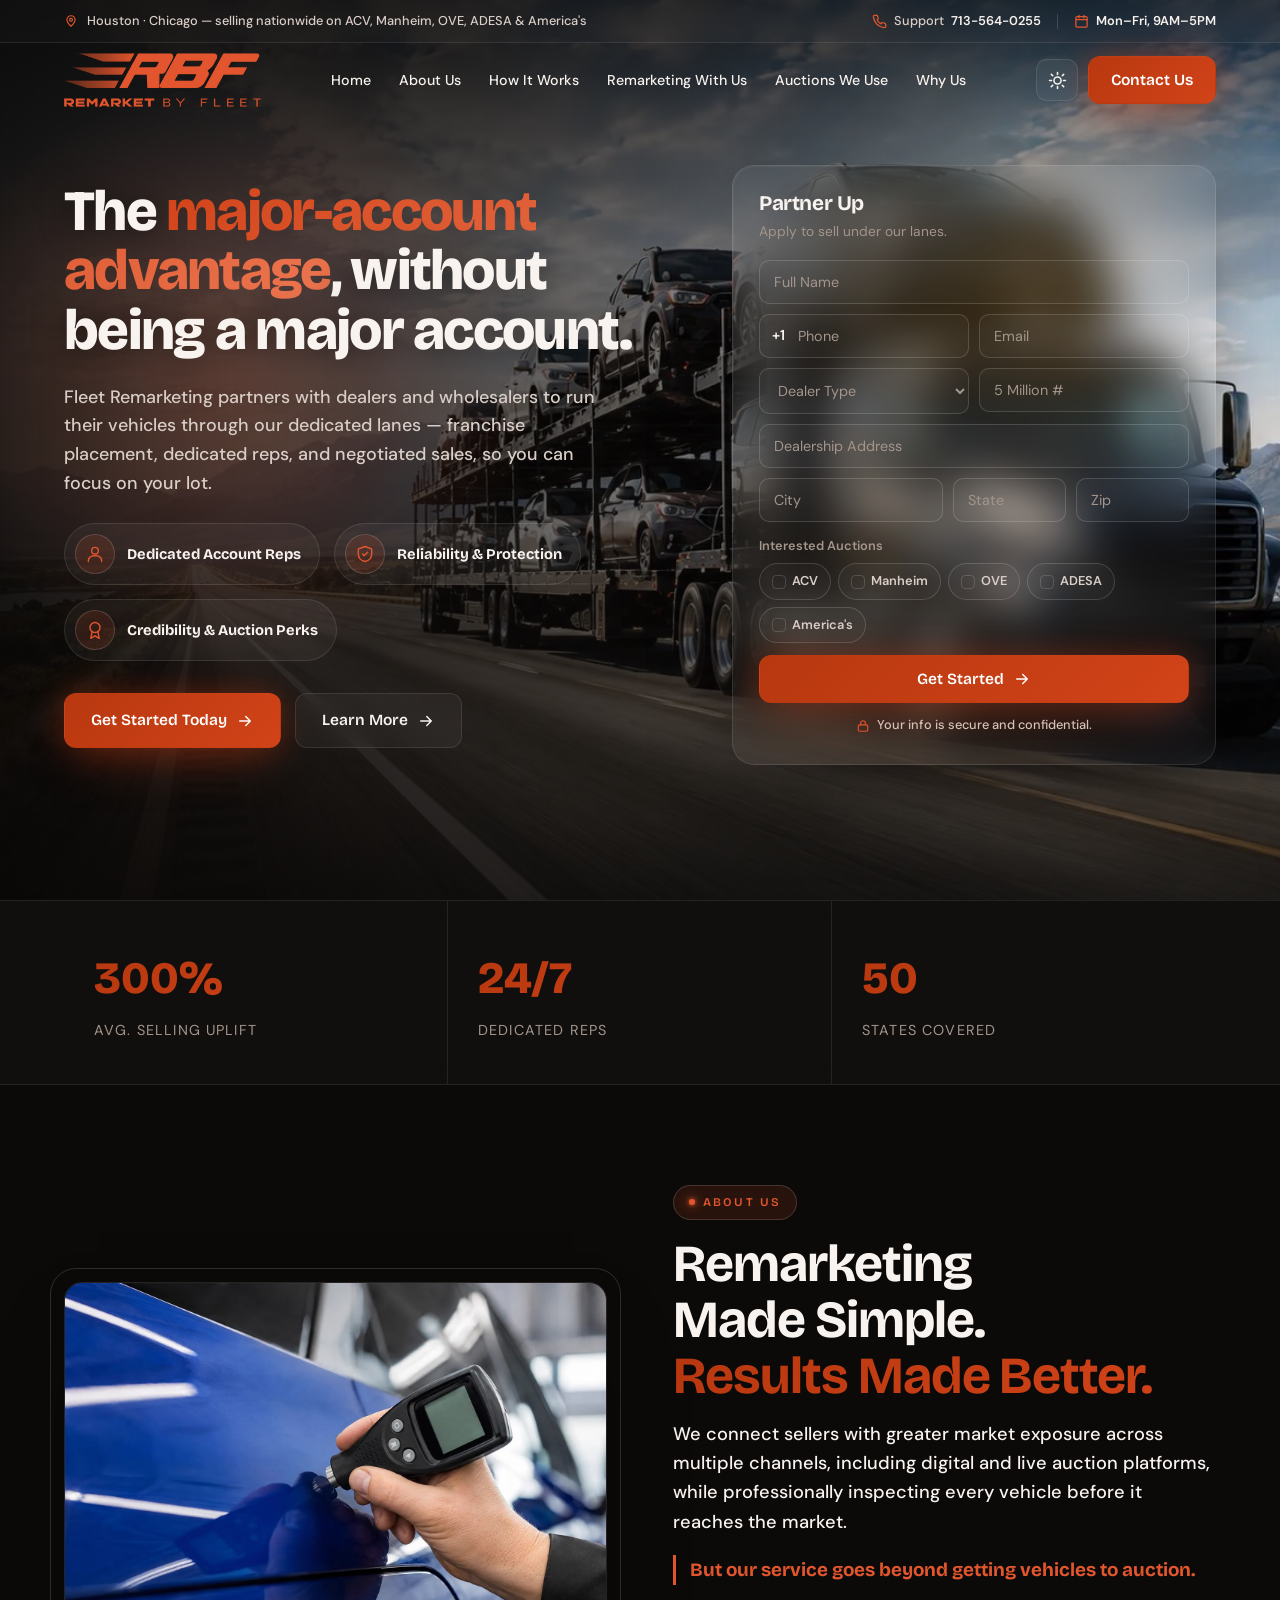
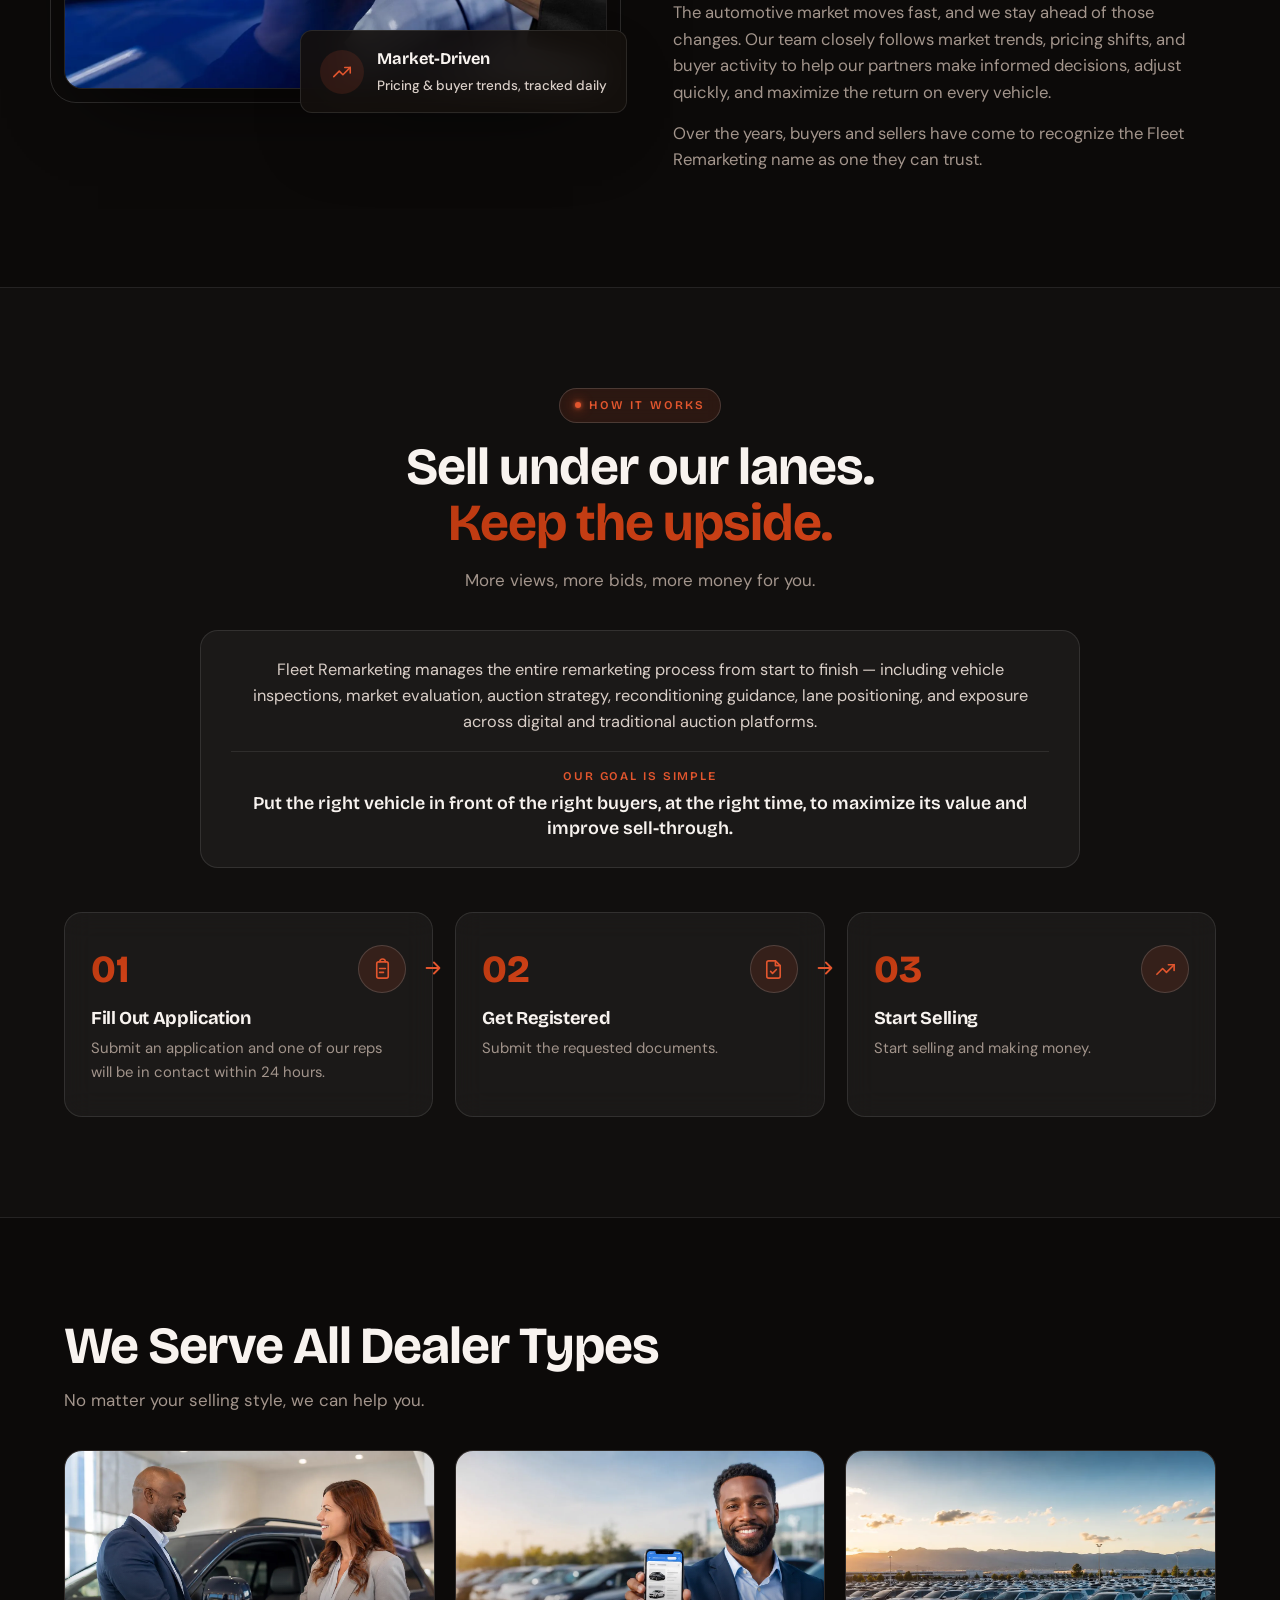
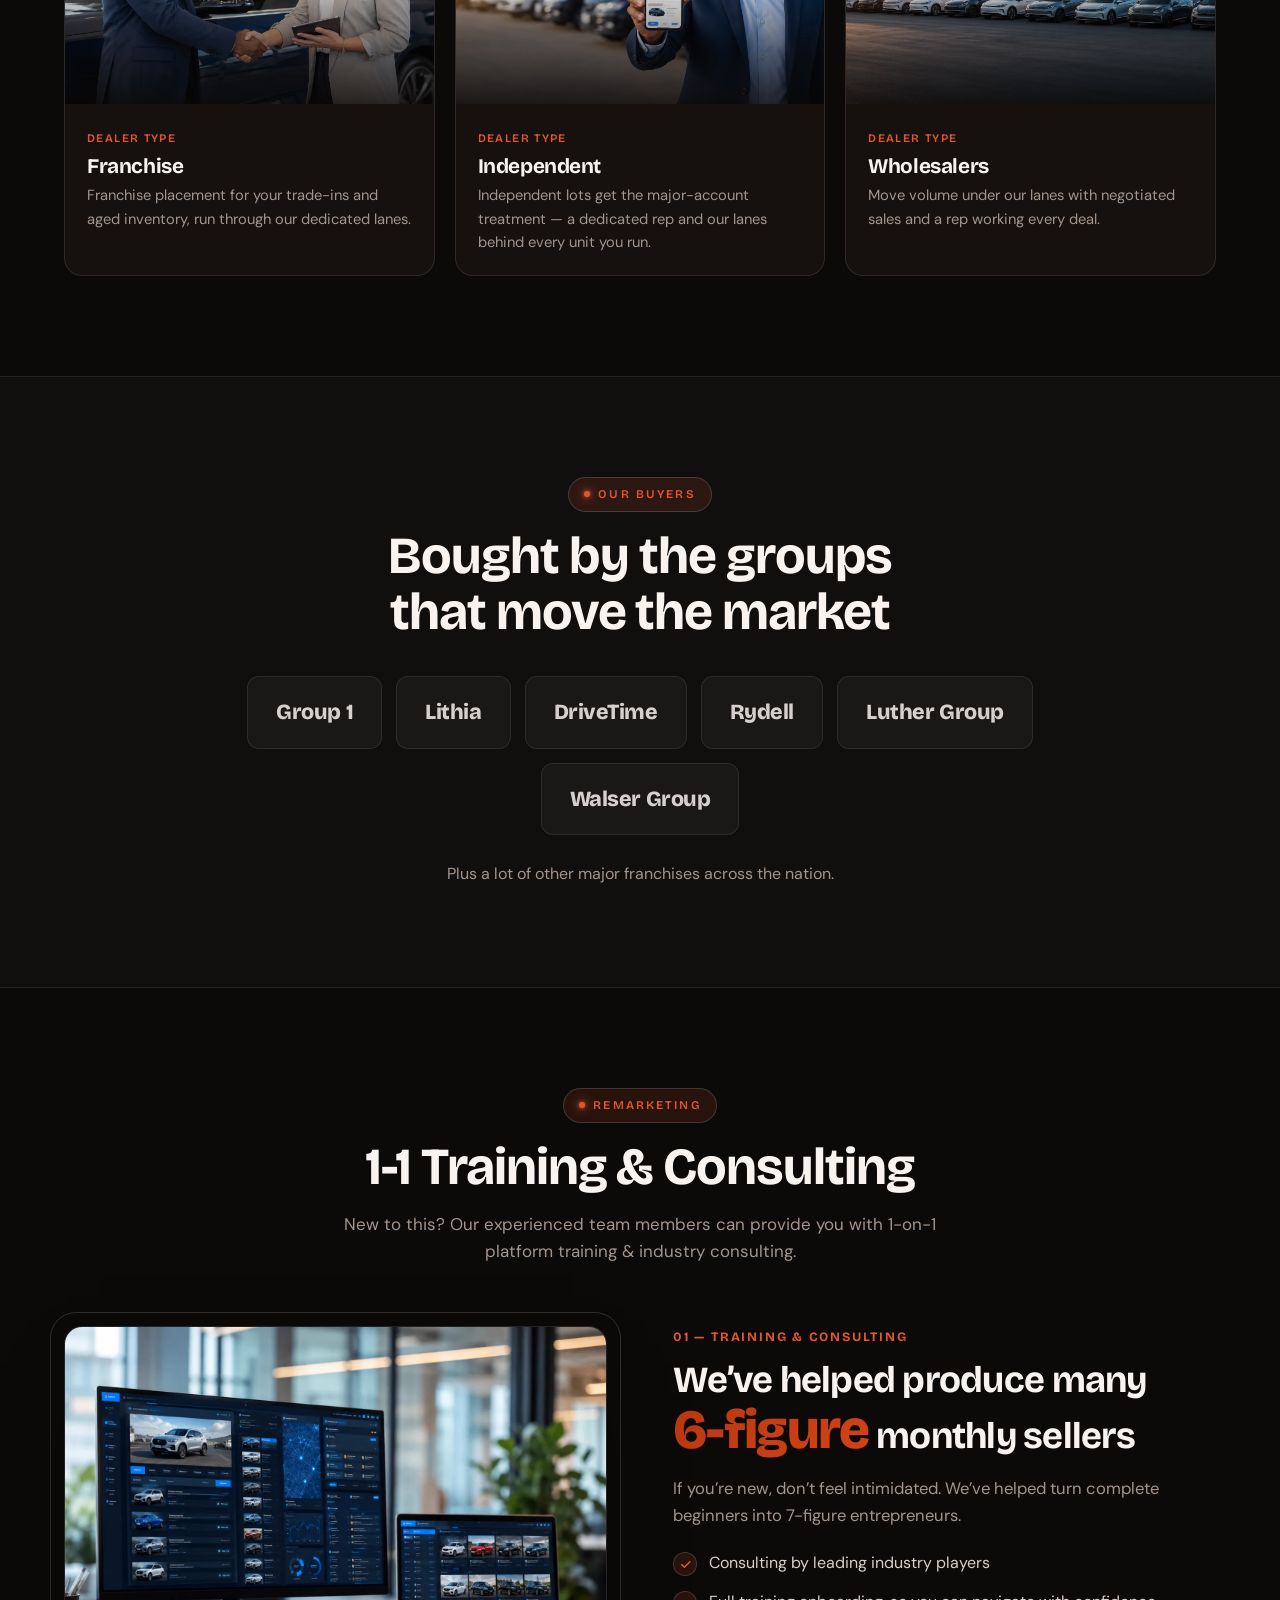
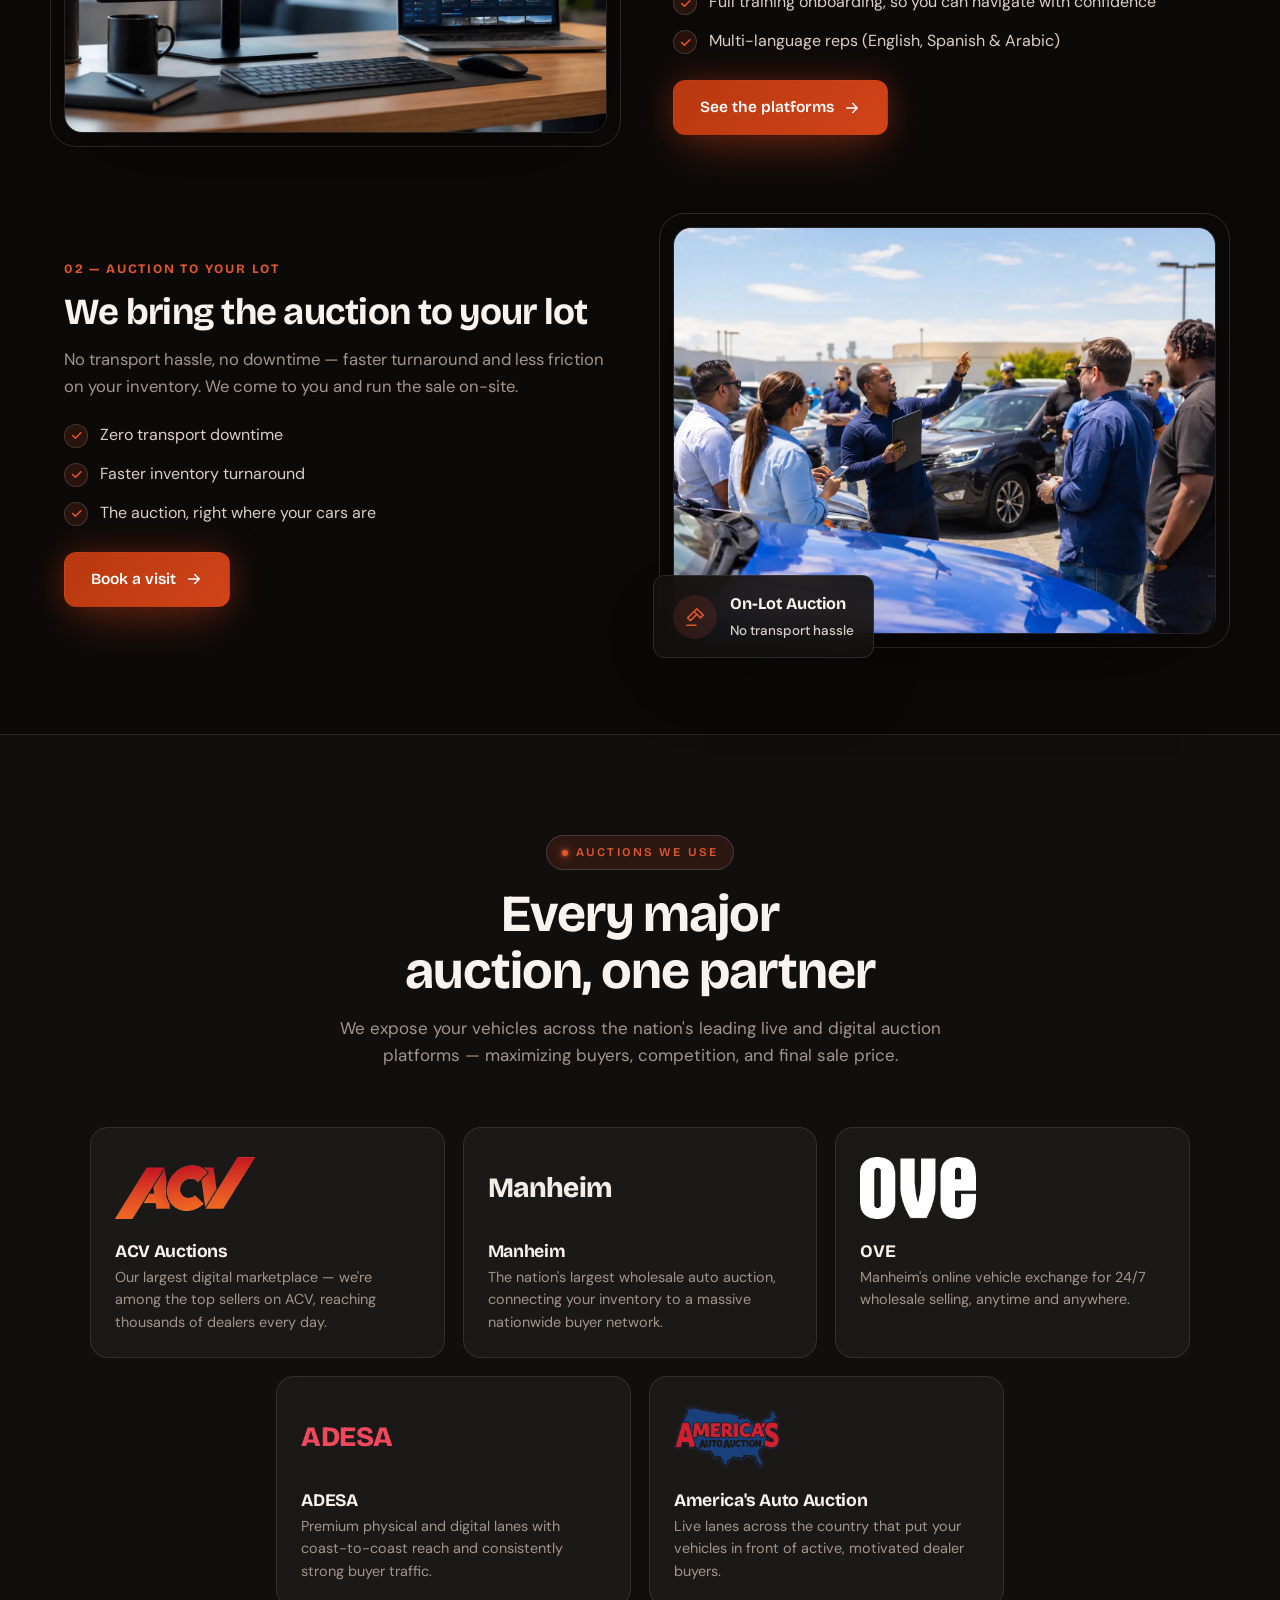
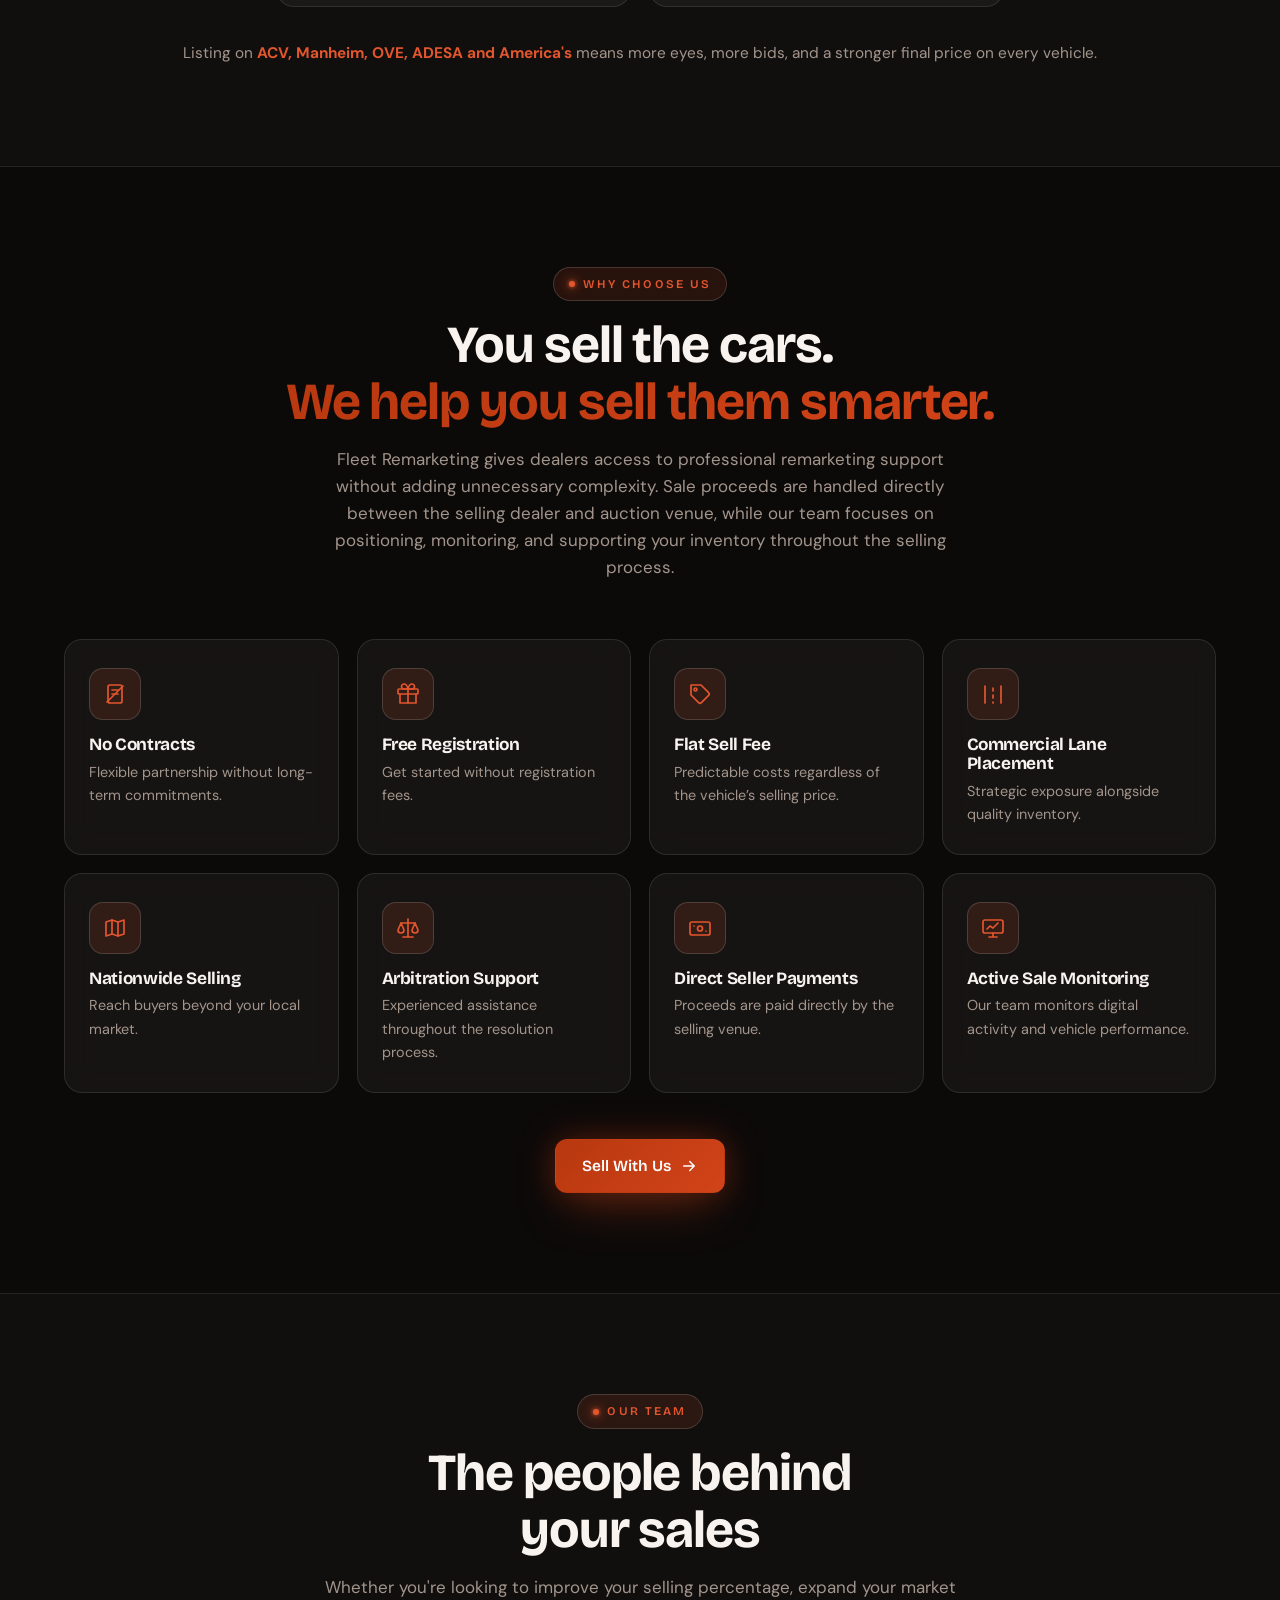
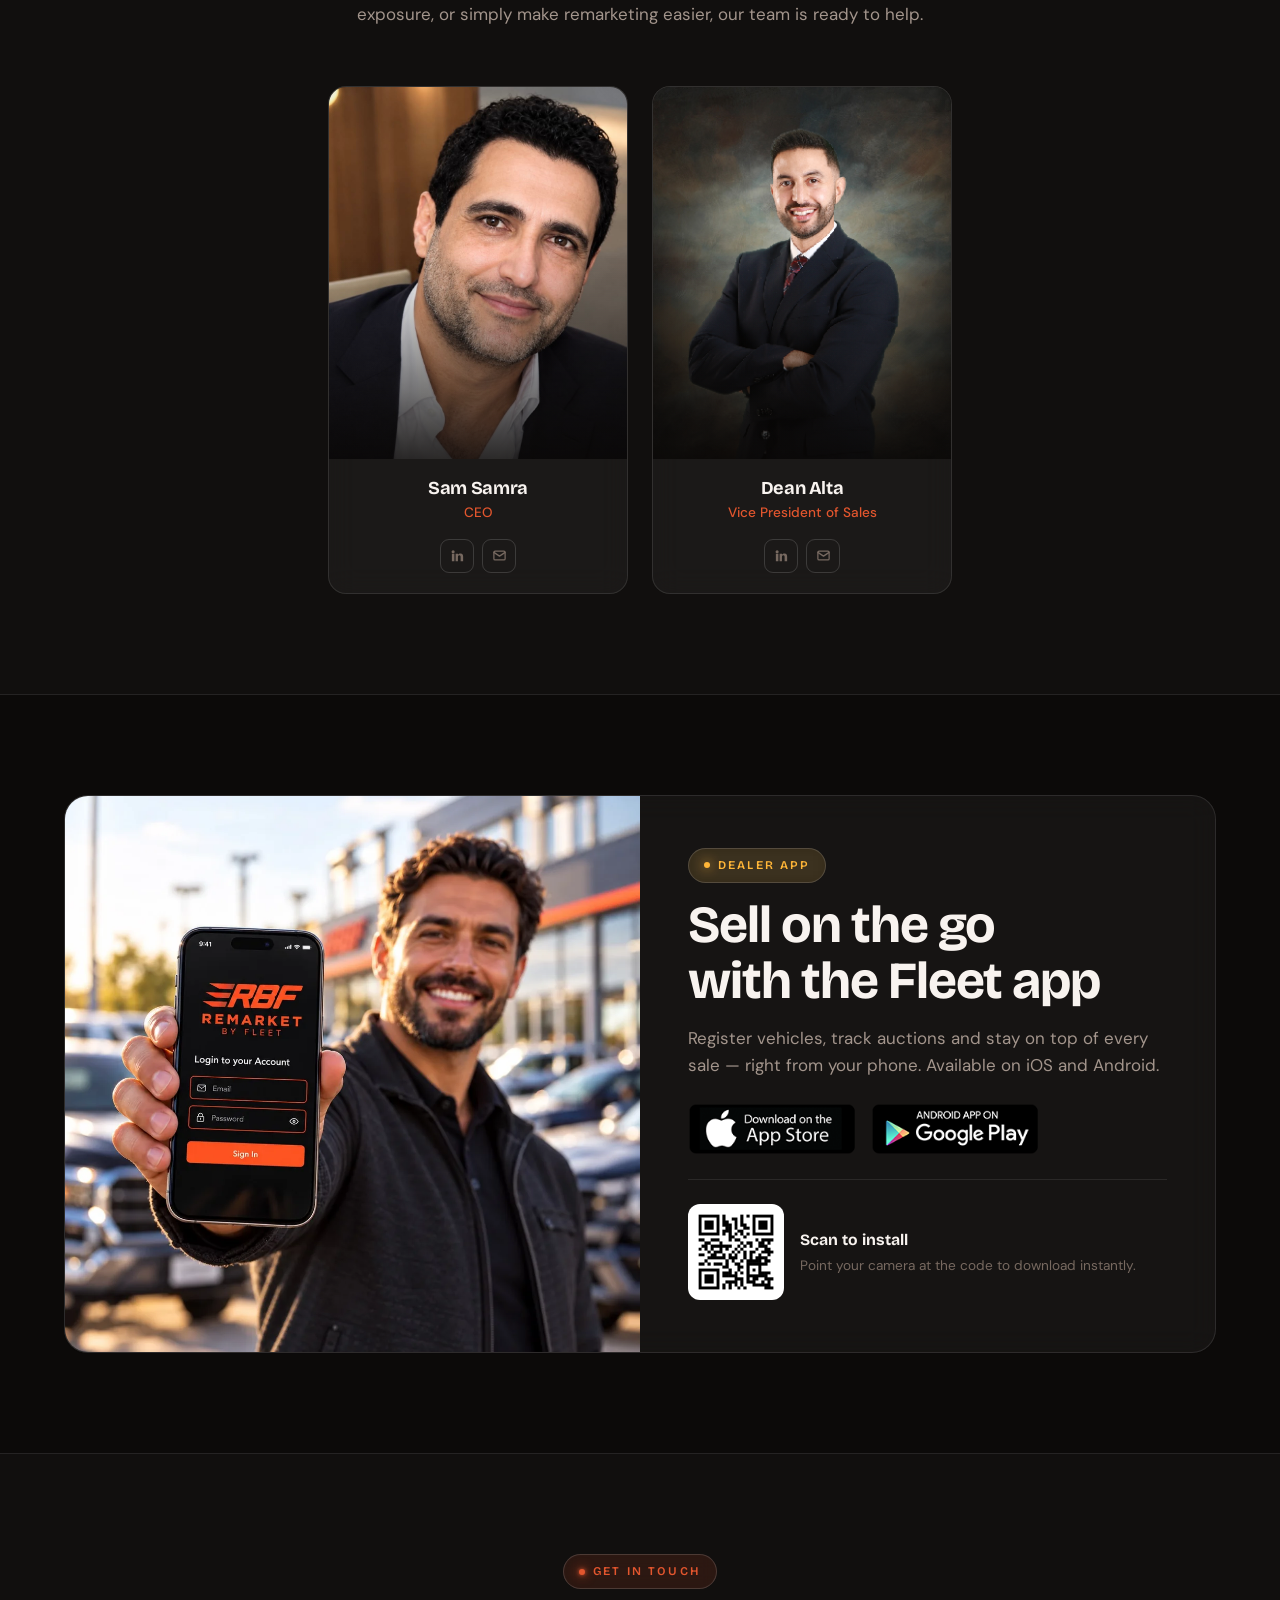
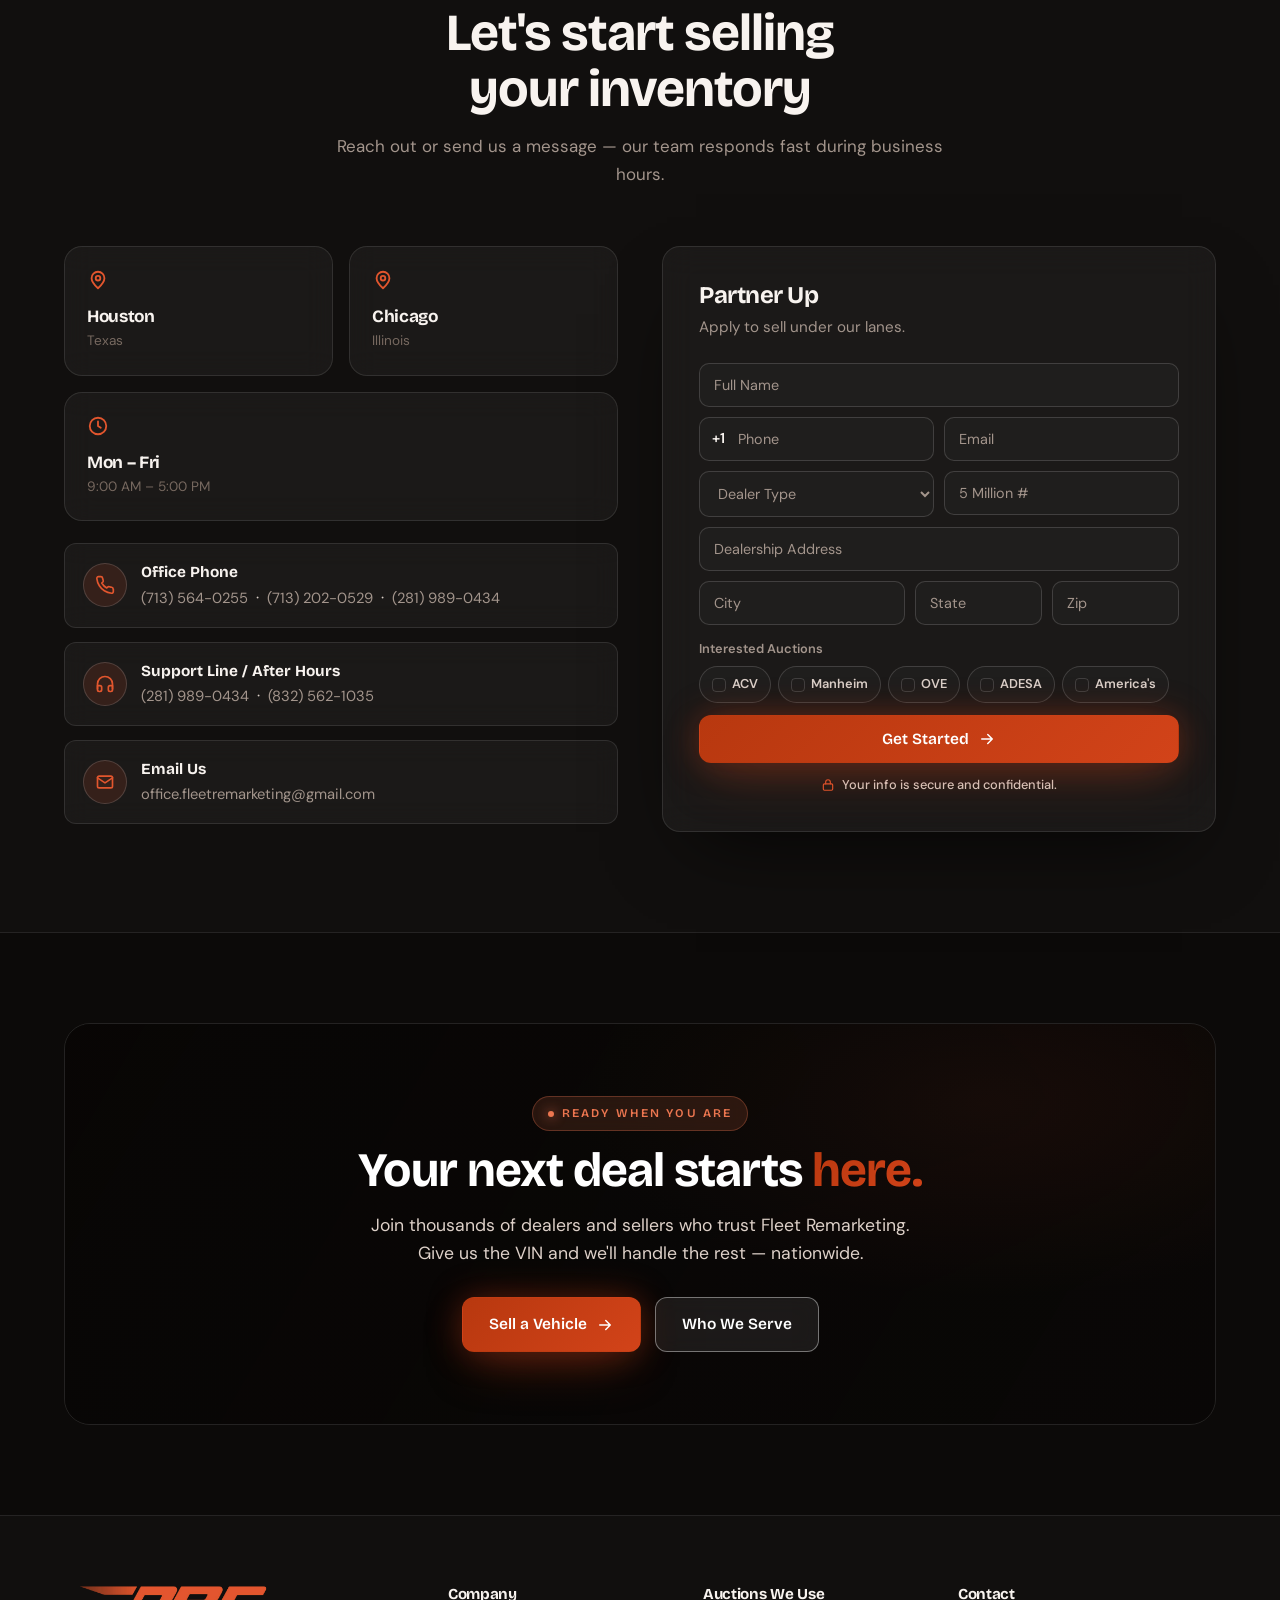
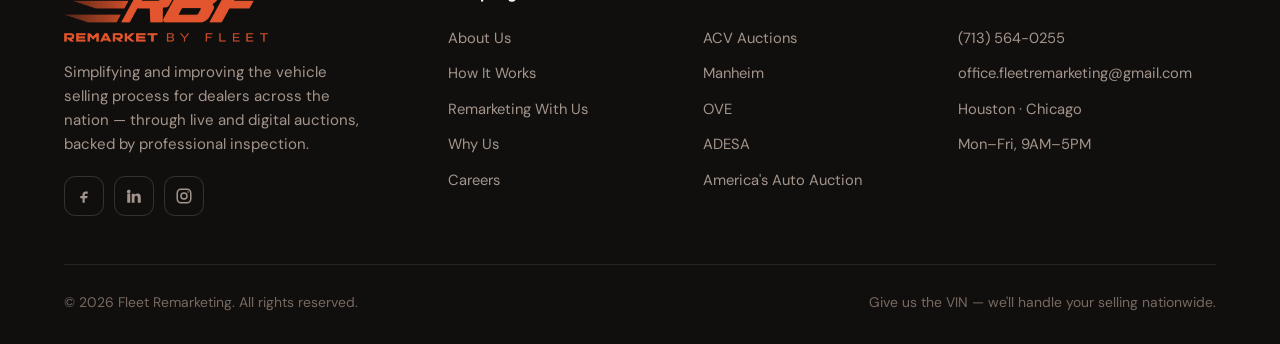
==== commit 8ded5479: "Concept 2: bottom contact form now matches the Partner Up form Co-Authored-By: Claude Opus 5.5 (1M c" ====
--- a/concept-2/index.html
+++ b/concept-2/index.html
@@ -226,13 +226,13 @@
 .hf-head span{display:block;font-size:.86rem;color:var(--txt-2);margin-top:4px}
 .hf-body{padding:18px 18px 20px}
 .hf-field{margin-bottom:10px}
-.hero-form input,.hero-form select{width:100%;padding:12px 14px;border-radius:10px;border:1px solid var(--line-2);
+:is(.hero-form,.pf) input,:is(.hero-form,.pf) select{width:100%;padding:12px 14px;border-radius:10px;border:1px solid var(--line-2);
   background:var(--panel);color:var(--ink);font-family:inherit;font-size:.9rem;outline:none;transition:.2s}
-.hero-form input::placeholder{color:var(--txt-2)}
-.hero-form select{color:var(--txt-2)}
-.hero-form select option{color:#22130b}
-.hero-form input:focus,.hero-form select:focus{border-color:var(--brand);box-shadow:0 0 0 4px var(--brand-soft)}
-.hero-form .btn{width:100%;justify-content:center;margin-top:6px}
+:is(.hero-form,.pf) input::placeholder{color:var(--txt-2)}
+:is(.hero-form,.pf) select{color:var(--txt-2)}
+:is(.hero-form,.pf) select option{color:#22130b}
+:is(.hero-form,.pf) input:focus,:is(.hero-form,.pf) select:focus{border-color:var(--brand);box-shadow:0 0 0 4px var(--brand-soft)}
+:is(.hero-form,.pf) .btn{width:100%;justify-content:center;margin-top:6px}
 .hf-secure{display:flex;align-items:center;justify-content:center;gap:7px;font-size:.8rem;font-weight:500;color:var(--txt);margin-top:12px}
 .hf-secure svg{width:14px;height:14px;color:var(--brand)}
 .hf-secure.ok{color:var(--brand)}
@@ -241,8 +241,8 @@
 .hf-row .hf-field{min-width:0}
 .hf-tel{position:relative}
 .hf-tel span{position:absolute;left:13px;top:50%;transform:translateY(-50%);font-size:.9rem;font-weight:600;color:var(--ink);pointer-events:none}
-.hero-form .hf-tel input{padding-left:38px}
-.hero-form select:valid{color:var(--ink)}
+:is(.hero-form,.pf) .hf-tel input{padding-left:38px}
+:is(.hero-form,.pf) select:valid{color:var(--ink)}
 .hf-auc{border:0;margin:4px 0 6px;display:flex;flex-wrap:wrap;gap:7px}
 .hf-auc legend{font-size:.8rem;font-weight:600;color:var(--txt-2);margin-bottom:7px;padding:0}
 .hf-auc label{cursor:pointer}
@@ -474,6 +474,8 @@
 .form-note{font-size:.82rem;color:var(--txt-3);margin-top:12px;text-align:center}
 .form-note.ok{color:var(--brand)}
 .form-note.err,.hf-secure.err{color:#ff7b7b}
+.pf>.hf-secure{margin-bottom:0;font-size:.8rem}
+.pf>.hf-secure:not(.ok):not(.err){color:var(--txt)}
 
 /* ============ CTA BAND ============ */
 .cta-band{padding:90px 0}
@@ -543,7 +545,7 @@
   .tb-right .tb-hide{display:none}
   .topbar-inner{justify-content:center;height:40px}
   .tb-right{gap:0}
-  .hero-form input,.hero-form select,.field input,.field textarea,.field select{font-size:16px}
+  :is(.hero-form,.pf) input,:is(.hero-form,.pf) select,.field input,.field textarea,.field select{font-size:16px}
 }
 @media(max-width:600px){
   /* --- vertical rhythm + type scale --- */
@@ -592,9 +594,9 @@
   .hf-row{gap:8px}
   .hf-row .hf-field{margin-bottom:8px}
   .hf-row3{grid-template-columns:1.4fr 1fr 1fr}
-  .hero-form input,.hero-form select{padding:11px 12px}
+  :is(.hero-form,.pf) input,.hero-form select{padding:11px 12px}
   .hf-tel span{left:11px}
-  .hero-form .hf-tel input{padding-left:33px}
+  :is(.hero-form,.pf) .hf-tel input{padding-left:33px}
   .hf-auc{gap:6px;margin:2px 0 4px}
   .hf-auc legend{margin-bottom:6px}
   .hf-auc span{padding:6px 10px;font-size:.76rem;gap:5px}
@@ -1076,21 +1078,36 @@
           <div class="info-row"><div class="ico"><svg viewBox="0 0 24 24" fill="none" stroke="currentColor" stroke-width="2"><rect x="3" y="5" width="18" height="14" rx="2"/><path d="M3 7l9 6 9-6"/></svg></div><div><b>Email Us</b><a href="mailto:office.fleetremarketing@gmail.com">office.fleetremarketing@gmail.com</a></div></div>
         </div>
       </div>
-      <form class="form reveal d1" id="contactForm">
-        <h3>Send us a message</h3>
-        <p>Tell us about your inventory and we'll get back to you fast.</p>
-        <div class="two-col">
-          <div class="field"><label>Full name</label><input type="text" name="name" required placeholder="John Dealer"></div>
-          <div class="field"><label>Phone</label><input type="tel" name="phone" required placeholder="(555) 000-0000"></div>
+      <form class="form pf reveal d1" id="contactForm">
+        <h3>Partner Up</h3>
+        <p>Apply to sell under our lanes.</p>
+        <div class="hf-field"><input type="text" name="name" placeholder="Full Name" required aria-label="Full Name" autocomplete="name"></div>
+        <div class="hf-row">
+          <div class="hf-field hf-tel"><span>+1</span><input type="tel" name="phone" placeholder="Phone" required aria-label="Phone Number" autocomplete="tel-national"></div>
+          <div class="hf-field"><input type="email" name="email" placeholder="Email" required aria-label="Email" autocomplete="email"></div>
         </div>
-        <div class="field"><label>Email</label><input type="email" name="email" required placeholder="you@dealership.com"></div>
-        <div class="field"><label>How can we help?</label>
-          <select name="topic"><option>Sell my vehicles</option><option>Request an inspection</option><option>Auction to my lot</option><option>App / account support</option><option>Something else</option></select>
+        <div class="hf-row">
+          <div class="hf-field"><select name="dealer_type" required aria-label="Dealer Type"><option value="" disabled selected>Dealer Type</option><option>Used</option><option>New</option><option>Commercial</option></select></div>
+          <div class="hf-field"><input type="text" name="auction_access" placeholder="5 Million #" title="Your AuctionACCESS 5 Million number" inputmode="numeric" aria-label="5 Million Number (AuctionACCESS)"></div>
         </div>
-        <div class="field"><label>Message</label><textarea name="message" placeholder="Share VINs, volume, or anything else…"></textarea><input type="text" name="_honey" style="display:none" tabindex="-1" autocomplete="off"></div>
-        <button type="submit" class="btn btn-primary btn-block">Send Message
-          <svg viewBox="0 0 24 24" fill="none" stroke="currentColor" stroke-width="2"><path d="M22 2L11 13M22 2l-7 20-4-9-9-4 20-7z"/></svg></button>
-        <p class="form-note" id="formNote">We typically reply within one business day.</p>
+        <div class="hf-field"><input type="text" name="address" placeholder="Dealership Address" aria-label="Dealership Address" autocomplete="street-address"></div>
+        <div class="hf-row hf-row3">
+          <div class="hf-field"><input type="text" name="city" placeholder="City" aria-label="City" autocomplete="address-level2"></div>
+          <div class="hf-field"><input type="text" name="state" placeholder="State" maxlength="20" aria-label="State" autocomplete="address-level1"></div>
+          <div class="hf-field"><input type="text" name="zip" placeholder="Zip" maxlength="10" inputmode="numeric" aria-label="Zip code" autocomplete="postal-code"></div>
+        </div>
+        <fieldset class="hf-auc">
+          <legend>Interested Auctions</legend>
+          <label><input type="checkbox" name="auctions" value="ACV"><span>ACV</span></label>
+          <label><input type="checkbox" name="auctions" value="Manheim"><span>Manheim</span></label>
+          <label><input type="checkbox" name="auctions" value="OVE"><span>OVE</span></label>
+          <label><input type="checkbox" name="auctions" value="ADESA"><span>ADESA</span></label>
+          <label><input type="checkbox" name="auctions" value="America's Auto Auction"><span>America's</span></label>
+        </fieldset>
+        <input type="text" name="_honey" style="display:none" tabindex="-1" autocomplete="off">
+        <button type="submit" class="btn btn-primary">Get Started
+          <svg viewBox="0 0 24 24" fill="none" stroke="currentColor" stroke-width="2"><path d="M5 12h14M13 6l6 6-6 6"/></svg></button>
+        <p class="hf-secure" id="formNote"><svg viewBox="0 0 24 24" fill="none" stroke="currentColor" stroke-width="2"><rect x="4" y="10" width="16" height="11" rx="2"/><path d="M8 10V7a4 4 0 0 1 8 0v3"/></svg>Your info is secure and confidential.</p>
       </form>
     </div>
   </div>
@@ -1189,7 +1206,7 @@
     span.textContent=Math.round(end*ease);if(p<1)requestAnimationFrame(tick)};requestAnimationFrame(tick);}),{threshold:.6});
 document.querySelectorAll('.num[data-count]').forEach(el=>cio.observe(el));
 
-document.getElementById('contactForm').onsubmit=e=>{e.preventDefault();sendForm(e.target,'New contact message — Fleet Remarketing',document.getElementById('formNote'),'✓ Thanks! Your message is on its way — we typically reply within one business day.')};
+document.getElementById('contactForm').onsubmit=e=>{e.preventDefault();sendForm(e.target,'New dealer partner application — Fleet Remarketing (bottom form)',document.getElementById('formNote'),'✓ Thanks! One of our reps will be in contact within 24 hours.')};
 </script>
 </body>
 </html>
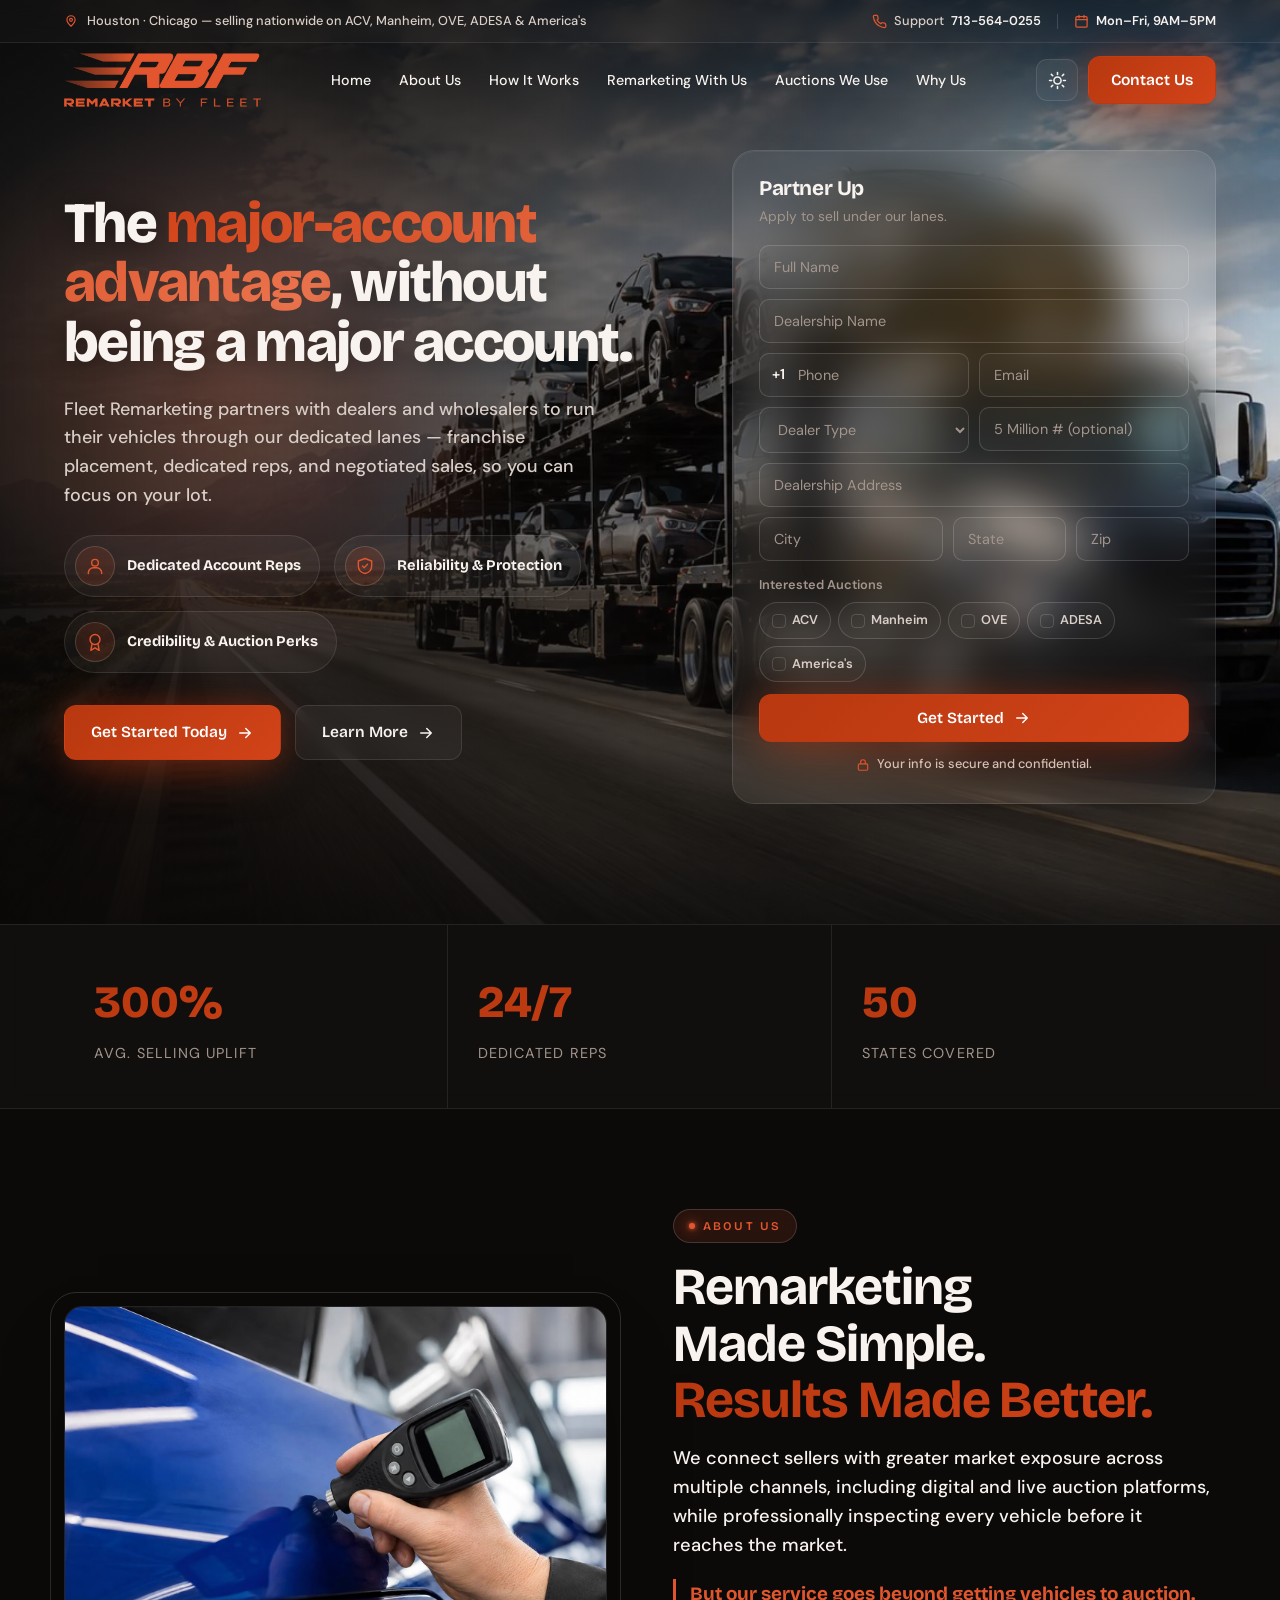
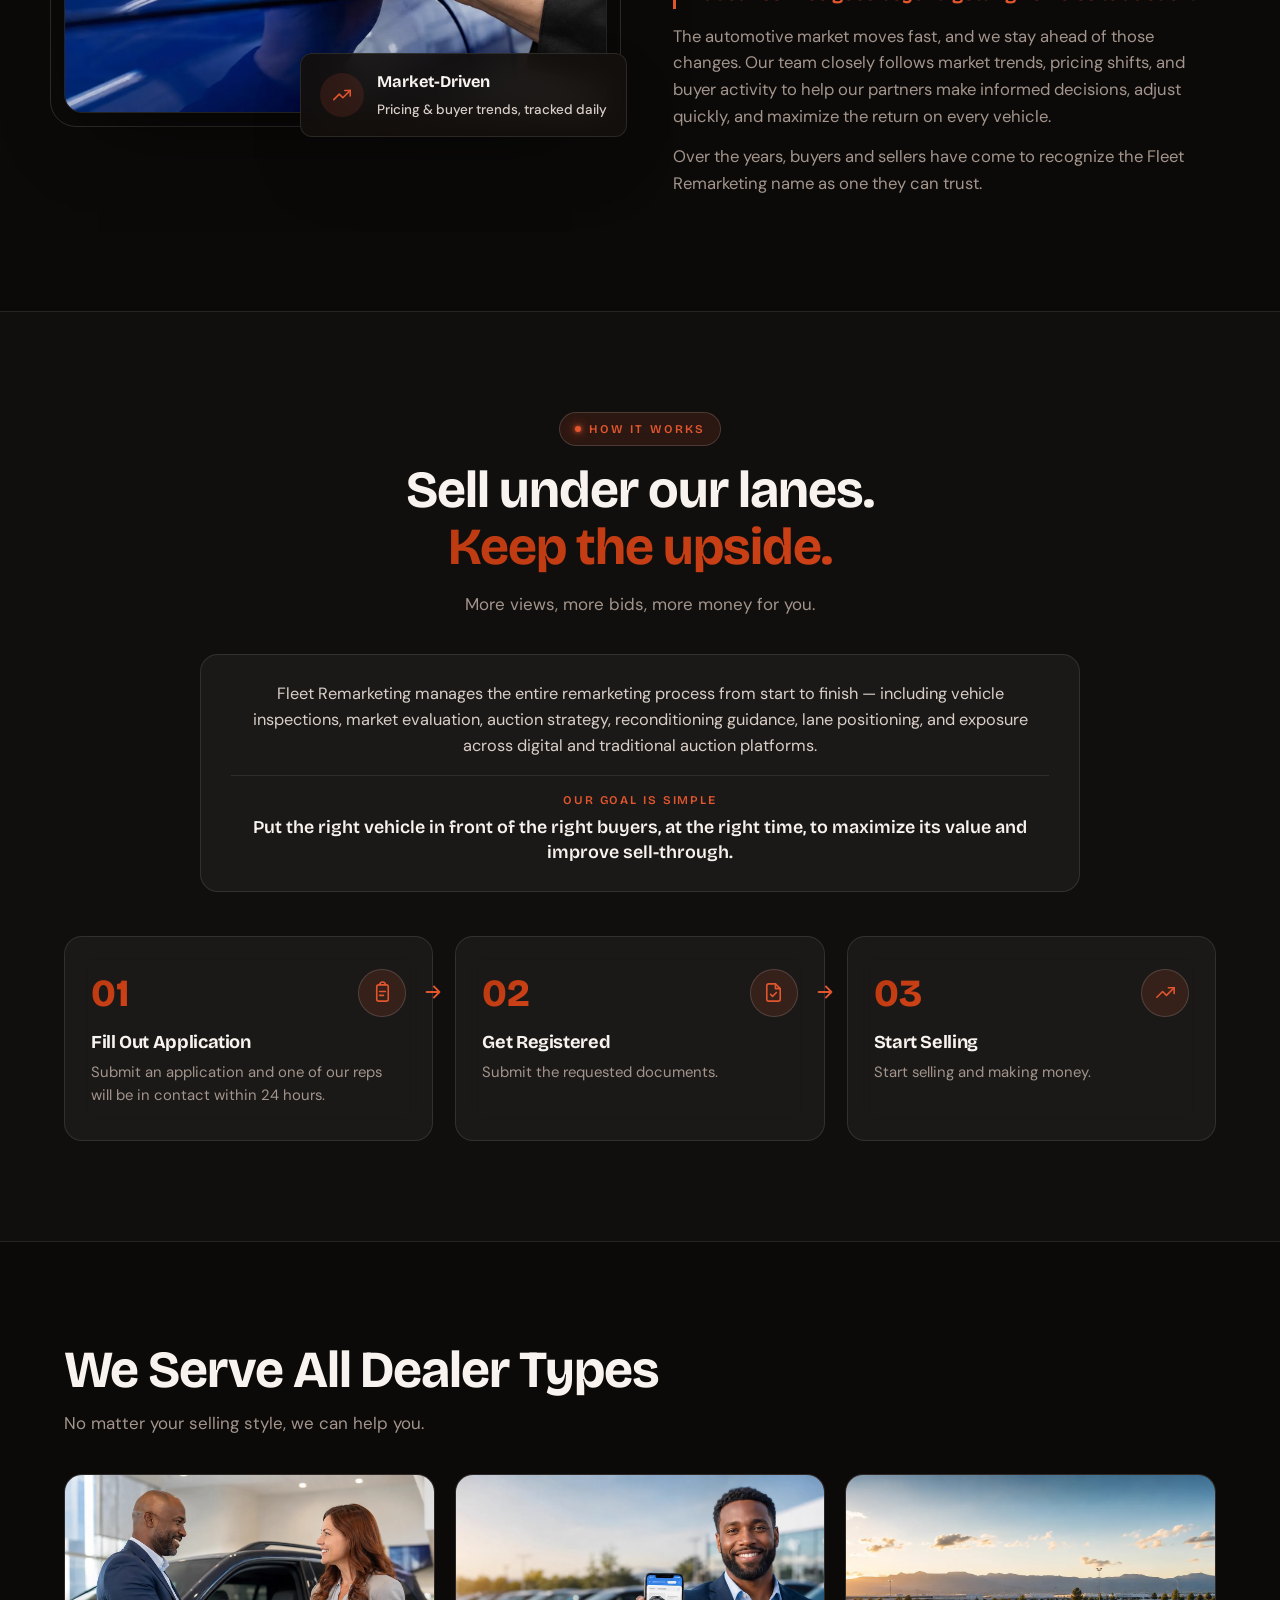
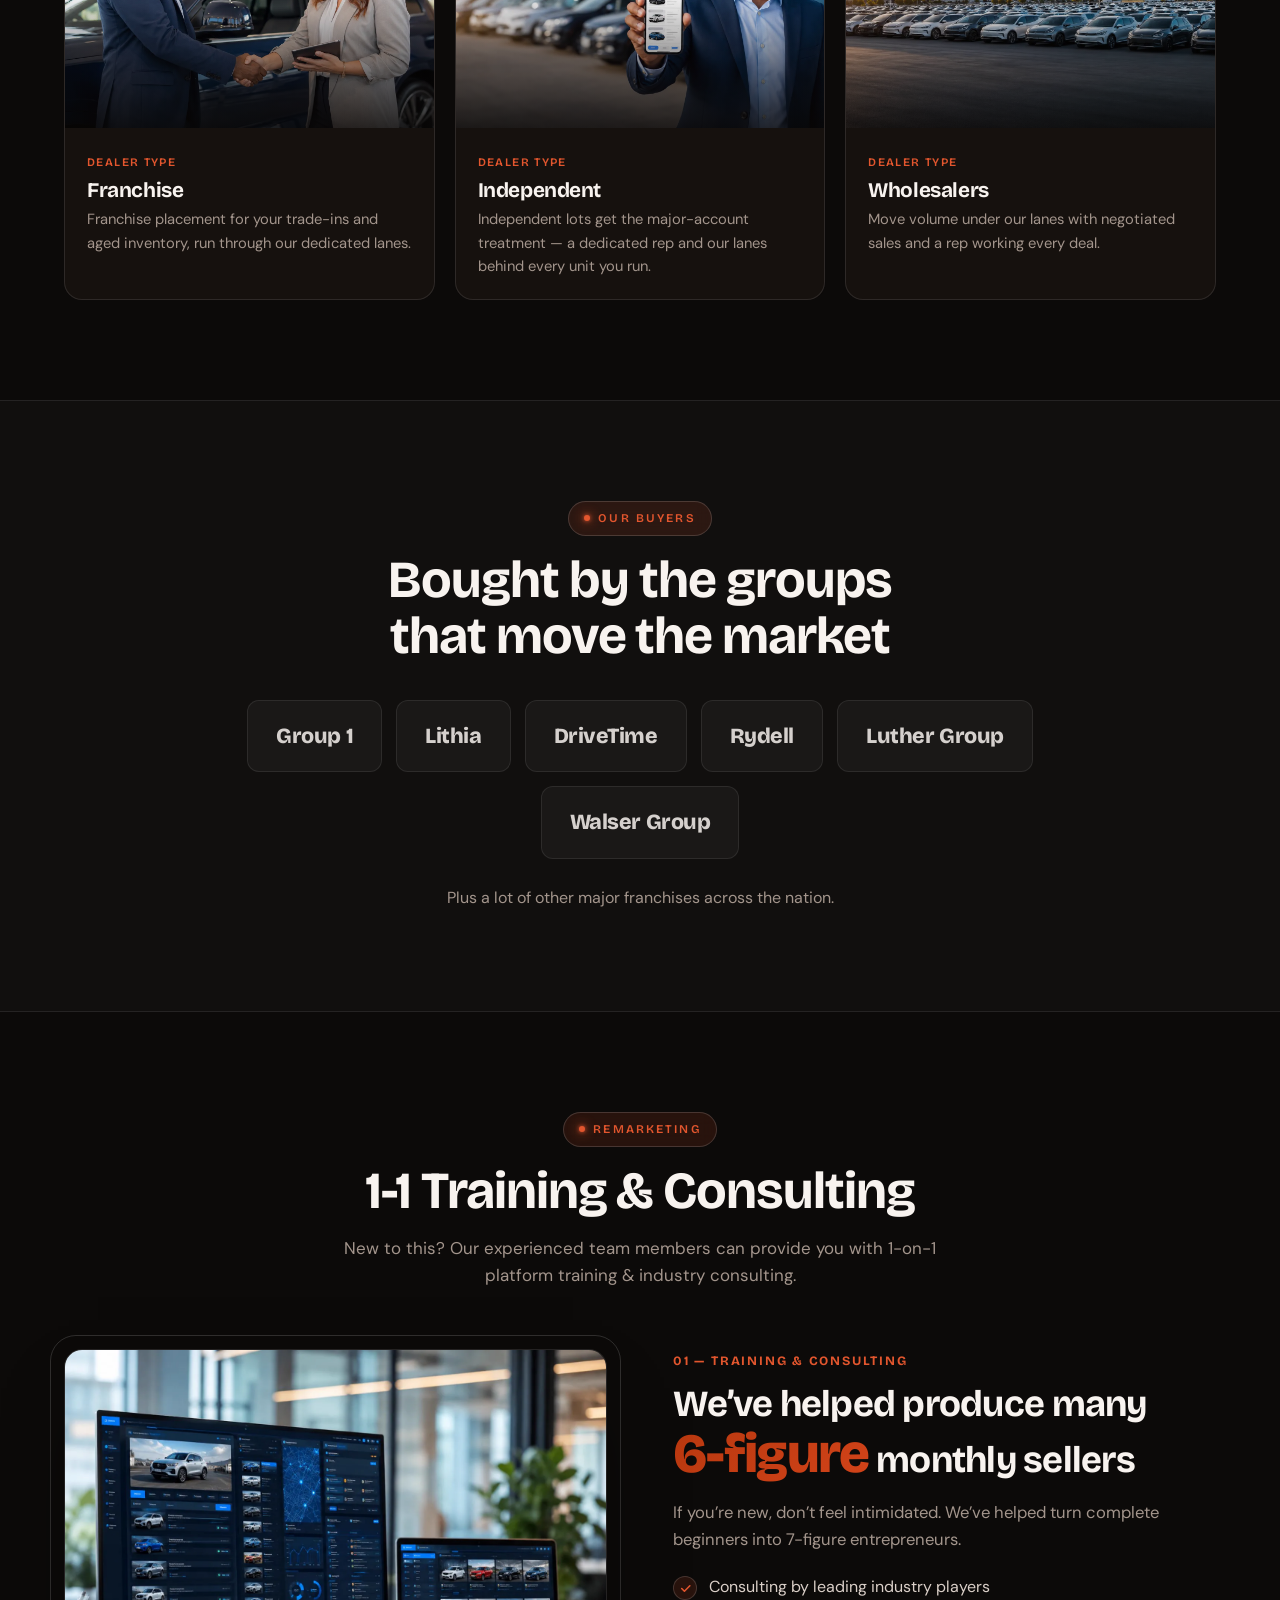
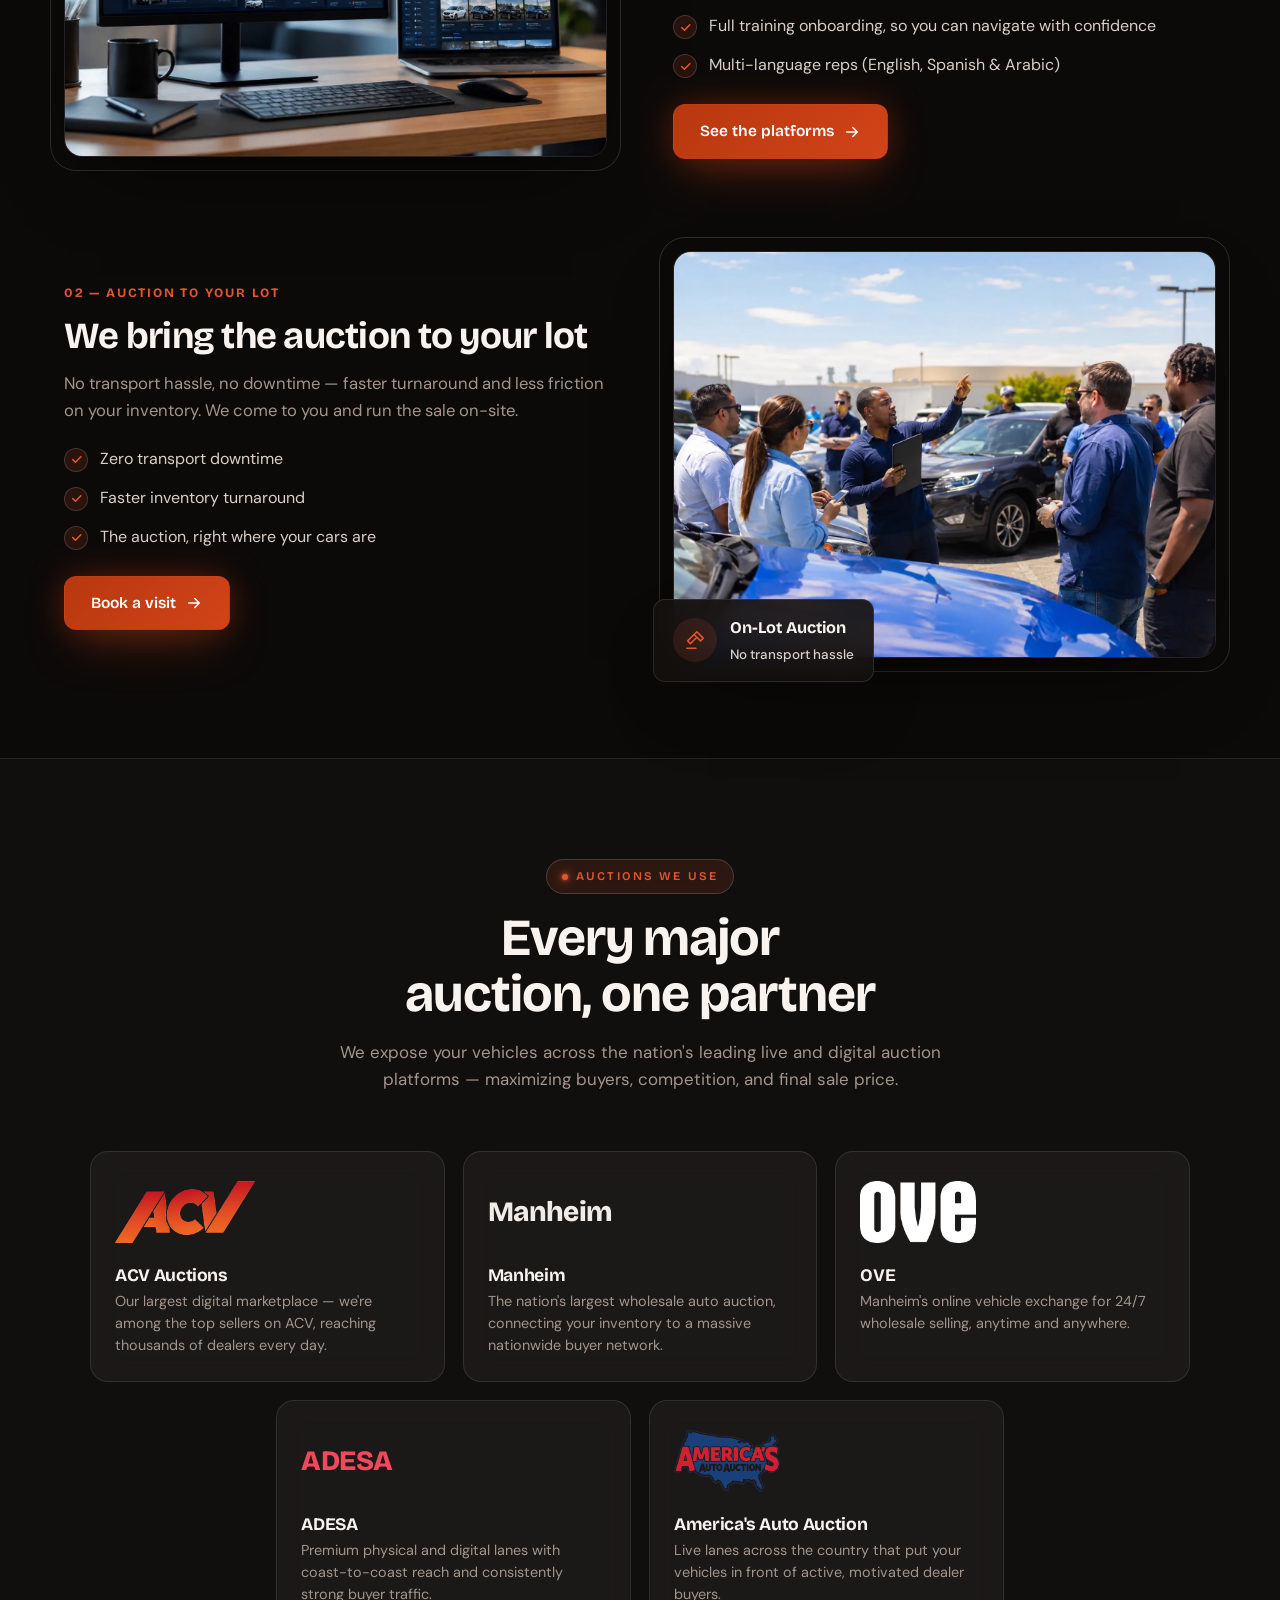
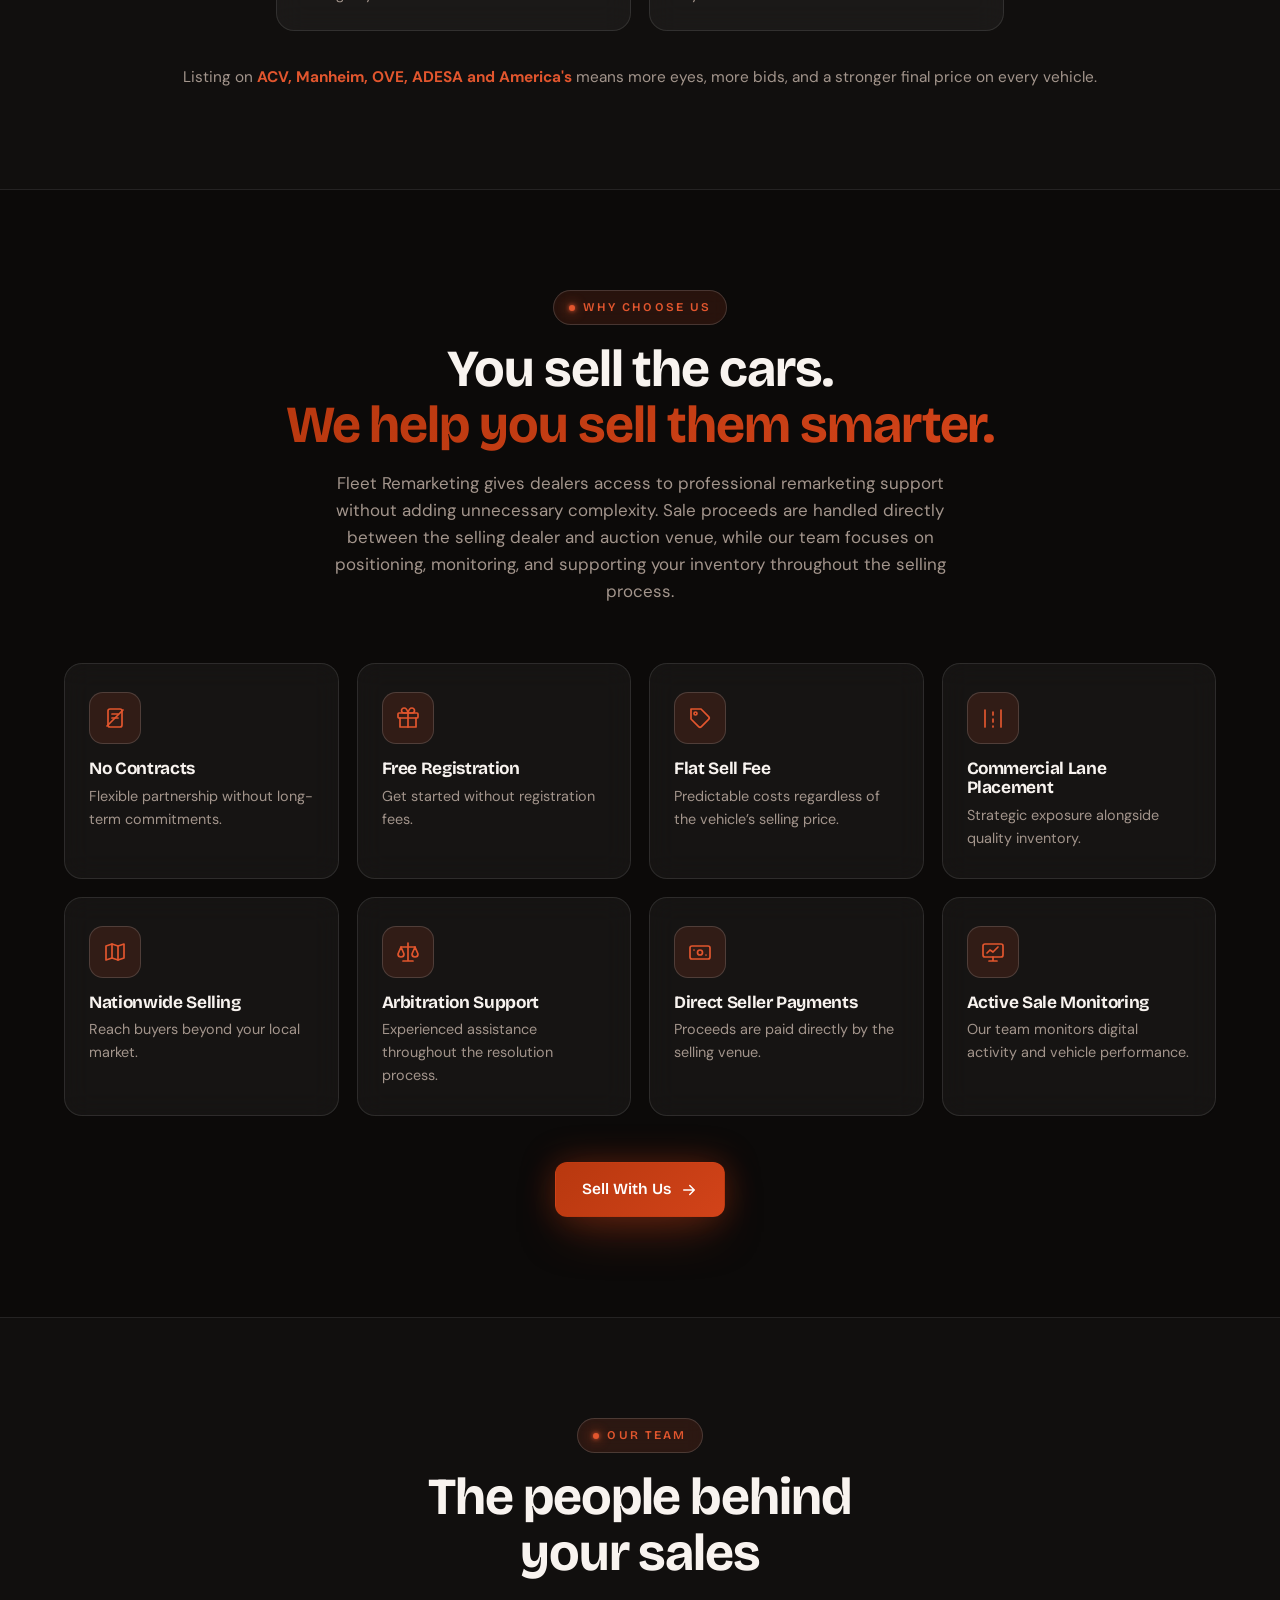
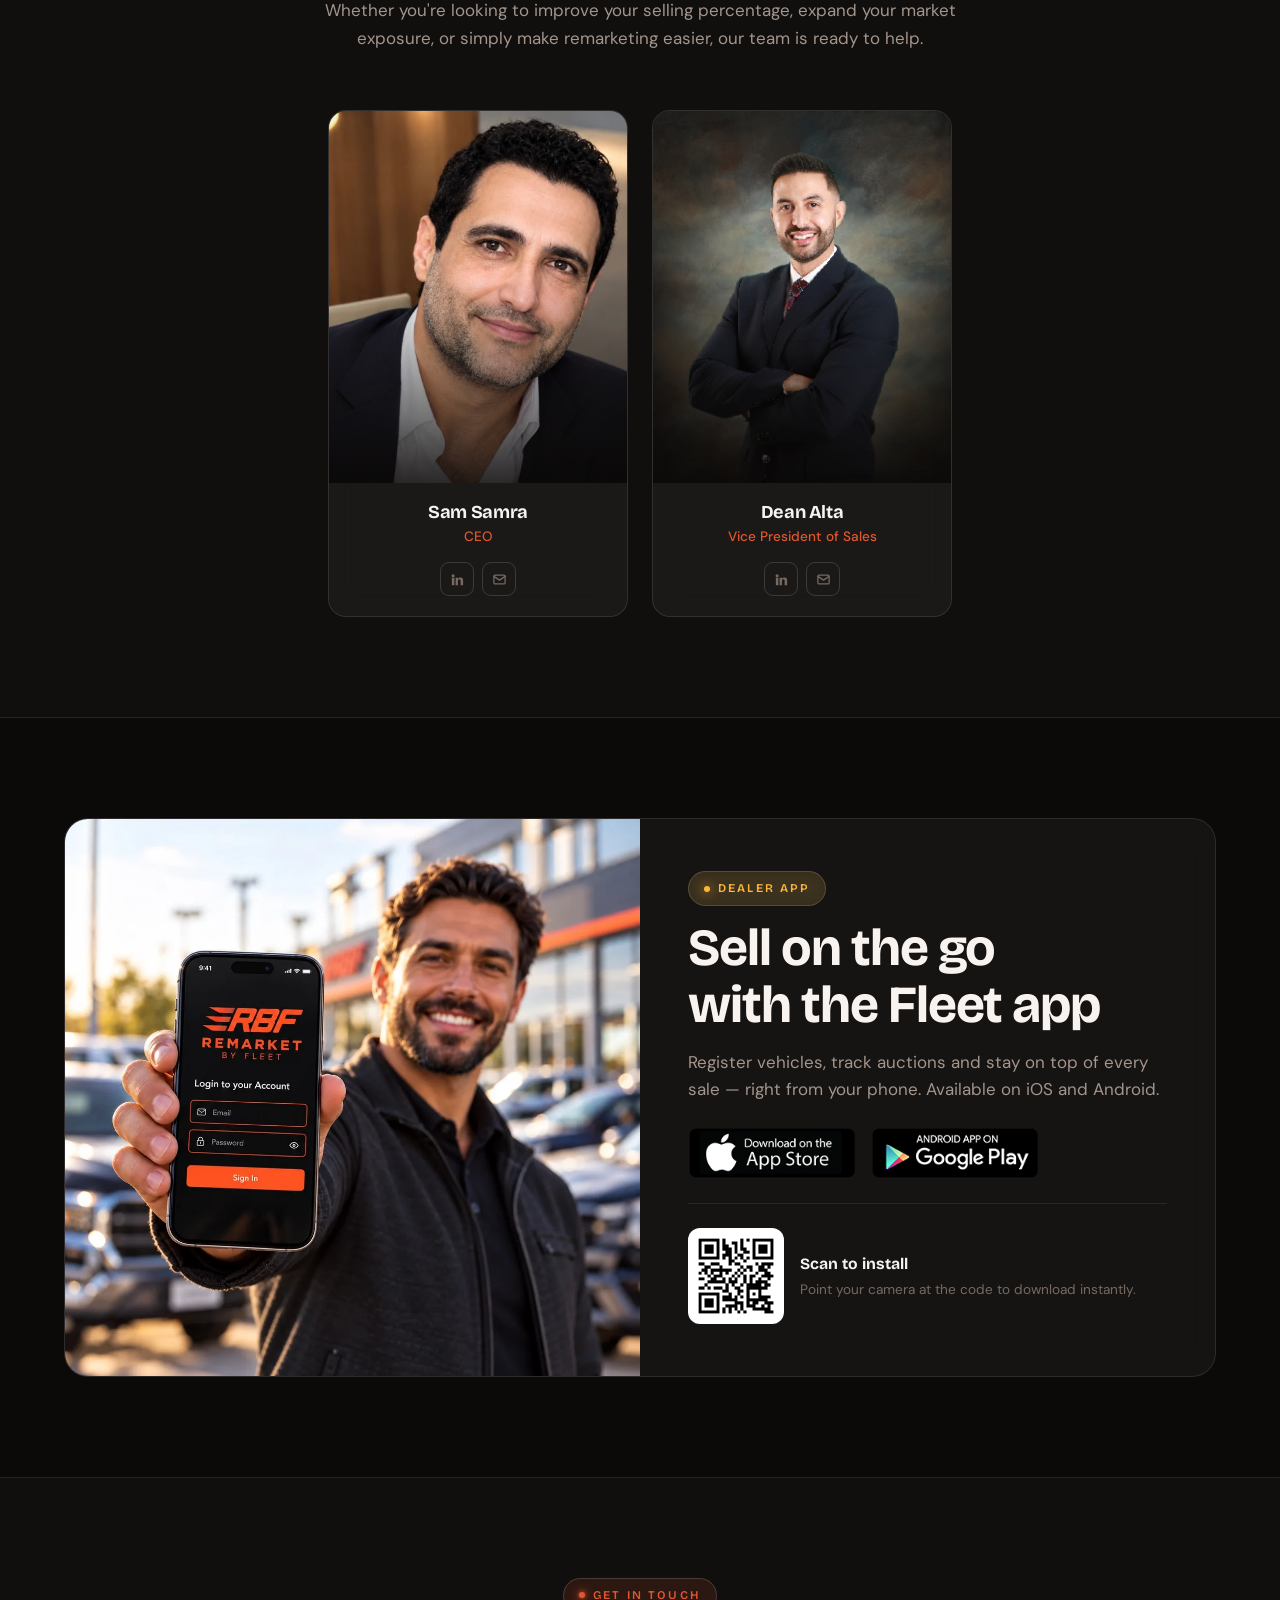
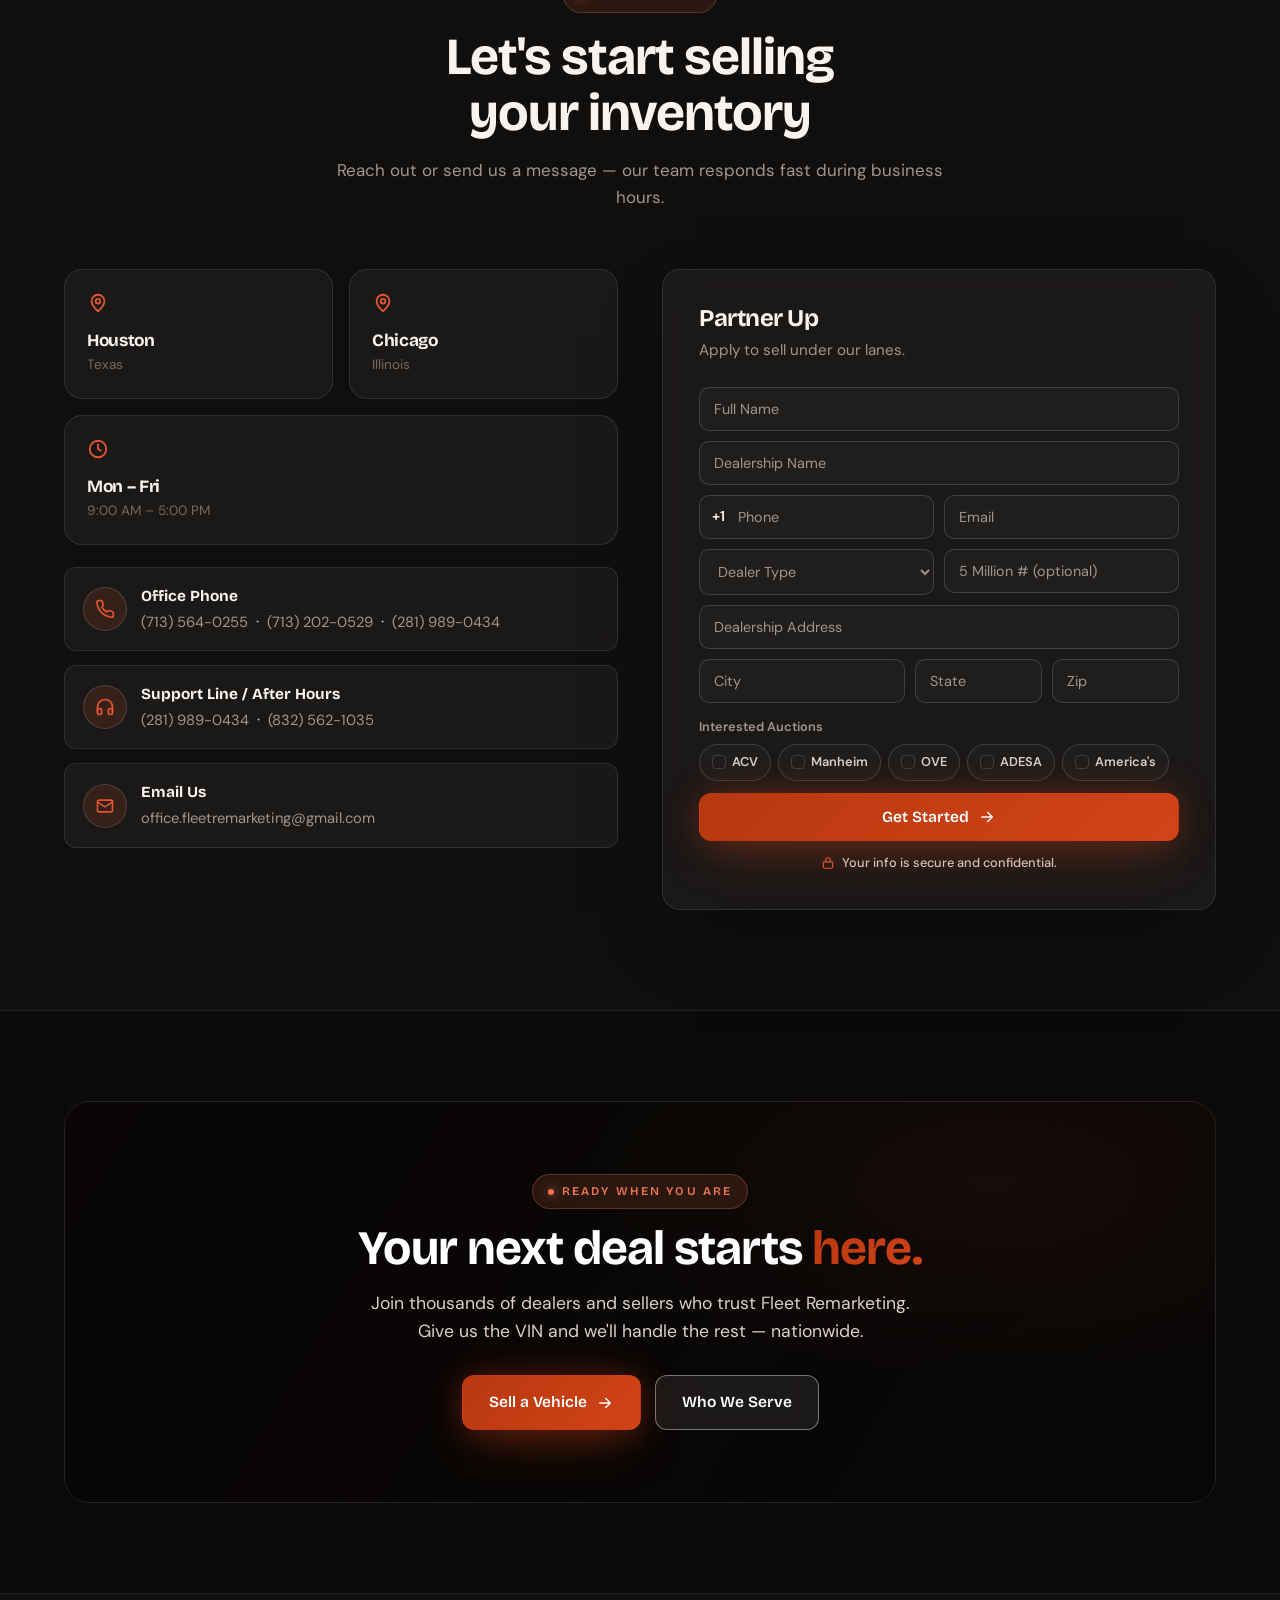
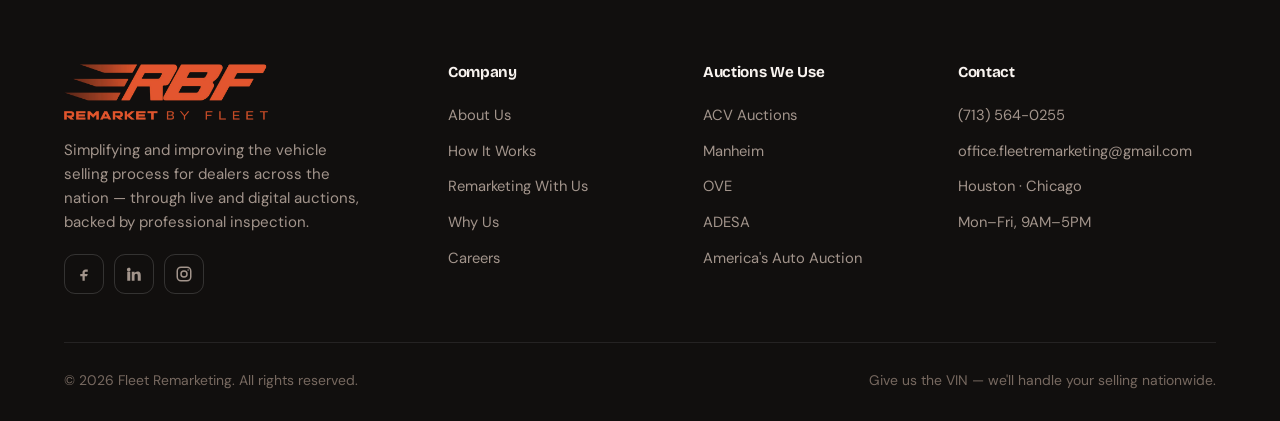
==== commit 90943cce: "Concept 2: transparent RBF favicon, solid header on scroll, Dealership Name field, Wholesale/Retaile" ====
--- a/concept-2/index.html
+++ b/concept-2/index.html
@@ -52,7 +52,7 @@
   --hero-scrim:linear-gradient(90deg,rgba(10,8,7,.94) 0%,rgba(10,8,7,.78) 30%,rgba(10,8,7,.45) 58%,rgba(10,8,7,.12) 82%,rgba(10,8,7,0) 100%),linear-gradient(0deg,rgba(10,8,7,.7),transparent 44%),linear-gradient(180deg,rgba(10,8,7,.78) 0%,rgba(10,8,7,.42) 13%,rgba(10,8,7,0) 30%);
   --hero-scrim-m:linear-gradient(180deg,rgba(10,8,7,.9) 0%,rgba(10,8,7,.62) 52%,rgba(10,8,7,.86) 100%);
   --hero-tsh:0 2px 30px rgba(0,0,0,.55);
-  --nav-bg:rgba(14,11,9,.72); --topbar-bg:rgba(255,255,255,.025);
+  --nav-bg:rgba(14,11,9,.96); --topbar-bg:rgba(255,255,255,.025);
   --card-img-scrim:linear-gradient(to top,rgba(8,6,5,.82),transparent 55%);
   --float-bg:rgba(20,16,13,.9);
   --r:18px; --r-sm:12px; --maxw:1200px;
@@ -79,7 +79,7 @@
   --hero-scrim:linear-gradient(90deg,rgba(255,255,255,.98) 0%,rgba(255,255,255,.9) 30%,rgba(255,255,255,.62) 54%,rgba(255,255,255,.2) 80%,rgba(255,255,255,0) 100%),linear-gradient(0deg,rgba(255,255,255,.34),transparent 42%),linear-gradient(180deg,rgba(255,255,255,.9) 0%,rgba(255,255,255,.55) 13%,rgba(255,255,255,0) 30%);
   --hero-scrim-m:linear-gradient(180deg,rgba(251,247,243,.94) 0%,rgba(251,247,243,.66) 52%,rgba(251,247,243,.9) 100%);
   --hero-tsh:0 1px 20px rgba(255,255,255,.9),0 2px 6px rgba(255,255,255,.7);
-  --nav-bg:rgba(255,255,255,.82); --topbar-bg:rgba(58,30,16,.03);
+  --nav-bg:rgba(255,255,255,.96); --topbar-bg:rgba(58,30,16,.03);
   --card-img-scrim:linear-gradient(to top,rgba(8,10,9,.66),transparent 55%);
   --float-bg:rgba(255,255,255,.95);
 }
@@ -148,6 +148,7 @@
 .tb-div{width:1px;height:15px;background:var(--line-2)}
 .tb-hide{display:inline-flex}
 .nav-shell{transition:.35s ease;border-bottom:1px solid transparent}
+header.nav.scrolled .topbar{background:var(--nav-bg)}
 header.nav.scrolled .nav-shell{background:var(--nav-bg);backdrop-filter:blur(18px) saturate(1.4);-webkit-backdrop-filter:blur(18px) saturate(1.4);
   border-bottom-color:var(--line);box-shadow:0 16px 40px -22px rgba(0,0,0,.6)}
 .nav-inner{max-width:var(--maxw);margin:0 auto;padding:0 24px;display:flex;align-items:center;justify-content:space-between;height:74px}
@@ -777,13 +778,14 @@
           <div class="hf-body">
             <form id="heroForm">
               <div class="hf-field"><input type="text" name="name" placeholder="Full Name" required aria-label="Full Name" autocomplete="name"></div>
+              <div class="hf-field"><input type="text" name="dealer" placeholder="Dealership Name" required aria-label="Dealership Name" autocomplete="organization"></div>
               <div class="hf-row">
                 <div class="hf-field hf-tel"><span>+1</span><input type="tel" name="phone" placeholder="Phone" required aria-label="Phone Number" autocomplete="tel-national"></div>
                 <div class="hf-field"><input type="email" name="email" placeholder="Email" required aria-label="Email" autocomplete="email"></div>
               </div>
               <div class="hf-row">
-                <div class="hf-field"><select name="dealer_type" required aria-label="Dealer Type"><option value="" disabled selected>Dealer Type</option><option>Used</option><option>New</option><option>Commercial</option></select></div>
-                <div class="hf-field"><input type="text" name="auction_access" placeholder="5 Million #" title="Your AuctionACCESS 5 Million number" inputmode="numeric" aria-label="5 Million Number (AuctionACCESS)"></div>
+                <div class="hf-field"><select name="dealer_type" required aria-label="Dealer Type"><option value="" disabled selected>Dealer Type</option><option>Wholesale</option><option>Retailer</option><option>Both</option></select></div>
+                <div class="hf-field"><input type="text" name="auction_access" placeholder="5 Million # (optional)" title="Your AuctionACCESS 5 Million number — optional" inputmode="numeric" aria-label="5 Million Number (AuctionACCESS)"></div>
               </div>
               <div class="hf-field"><input type="text" name="address" placeholder="Dealership Address" aria-label="Dealership Address" autocomplete="street-address"></div>
               <div class="hf-row hf-row3">
@@ -1082,13 +1084,14 @@
         <h3>Partner Up</h3>
         <p>Apply to sell under our lanes.</p>
         <div class="hf-field"><input type="text" name="name" placeholder="Full Name" required aria-label="Full Name" autocomplete="name"></div>
+        <div class="hf-field"><input type="text" name="dealer" placeholder="Dealership Name" required aria-label="Dealership Name" autocomplete="organization"></div>
         <div class="hf-row">
           <div class="hf-field hf-tel"><span>+1</span><input type="tel" name="phone" placeholder="Phone" required aria-label="Phone Number" autocomplete="tel-national"></div>
           <div class="hf-field"><input type="email" name="email" placeholder="Email" required aria-label="Email" autocomplete="email"></div>
         </div>
         <div class="hf-row">
-          <div class="hf-field"><select name="dealer_type" required aria-label="Dealer Type"><option value="" disabled selected>Dealer Type</option><option>Used</option><option>New</option><option>Commercial</option></select></div>
-          <div class="hf-field"><input type="text" name="auction_access" placeholder="5 Million #" title="Your AuctionACCESS 5 Million number" inputmode="numeric" aria-label="5 Million Number (AuctionACCESS)"></div>
+          <div class="hf-field"><select name="dealer_type" required aria-label="Dealer Type"><option value="" disabled selected>Dealer Type</option><option>Wholesale</option><option>Retailer</option><option>Both</option></select></div>
+          <div class="hf-field"><input type="text" name="auction_access" placeholder="5 Million # (optional)" title="Your AuctionACCESS 5 Million number — optional" inputmode="numeric" aria-label="5 Million Number (AuctionACCESS)"></div>
         </div>
         <div class="hf-field"><input type="text" name="address" placeholder="Dealership Address" aria-label="Dealership Address" autocomplete="street-address"></div>
         <div class="hf-row hf-row3">
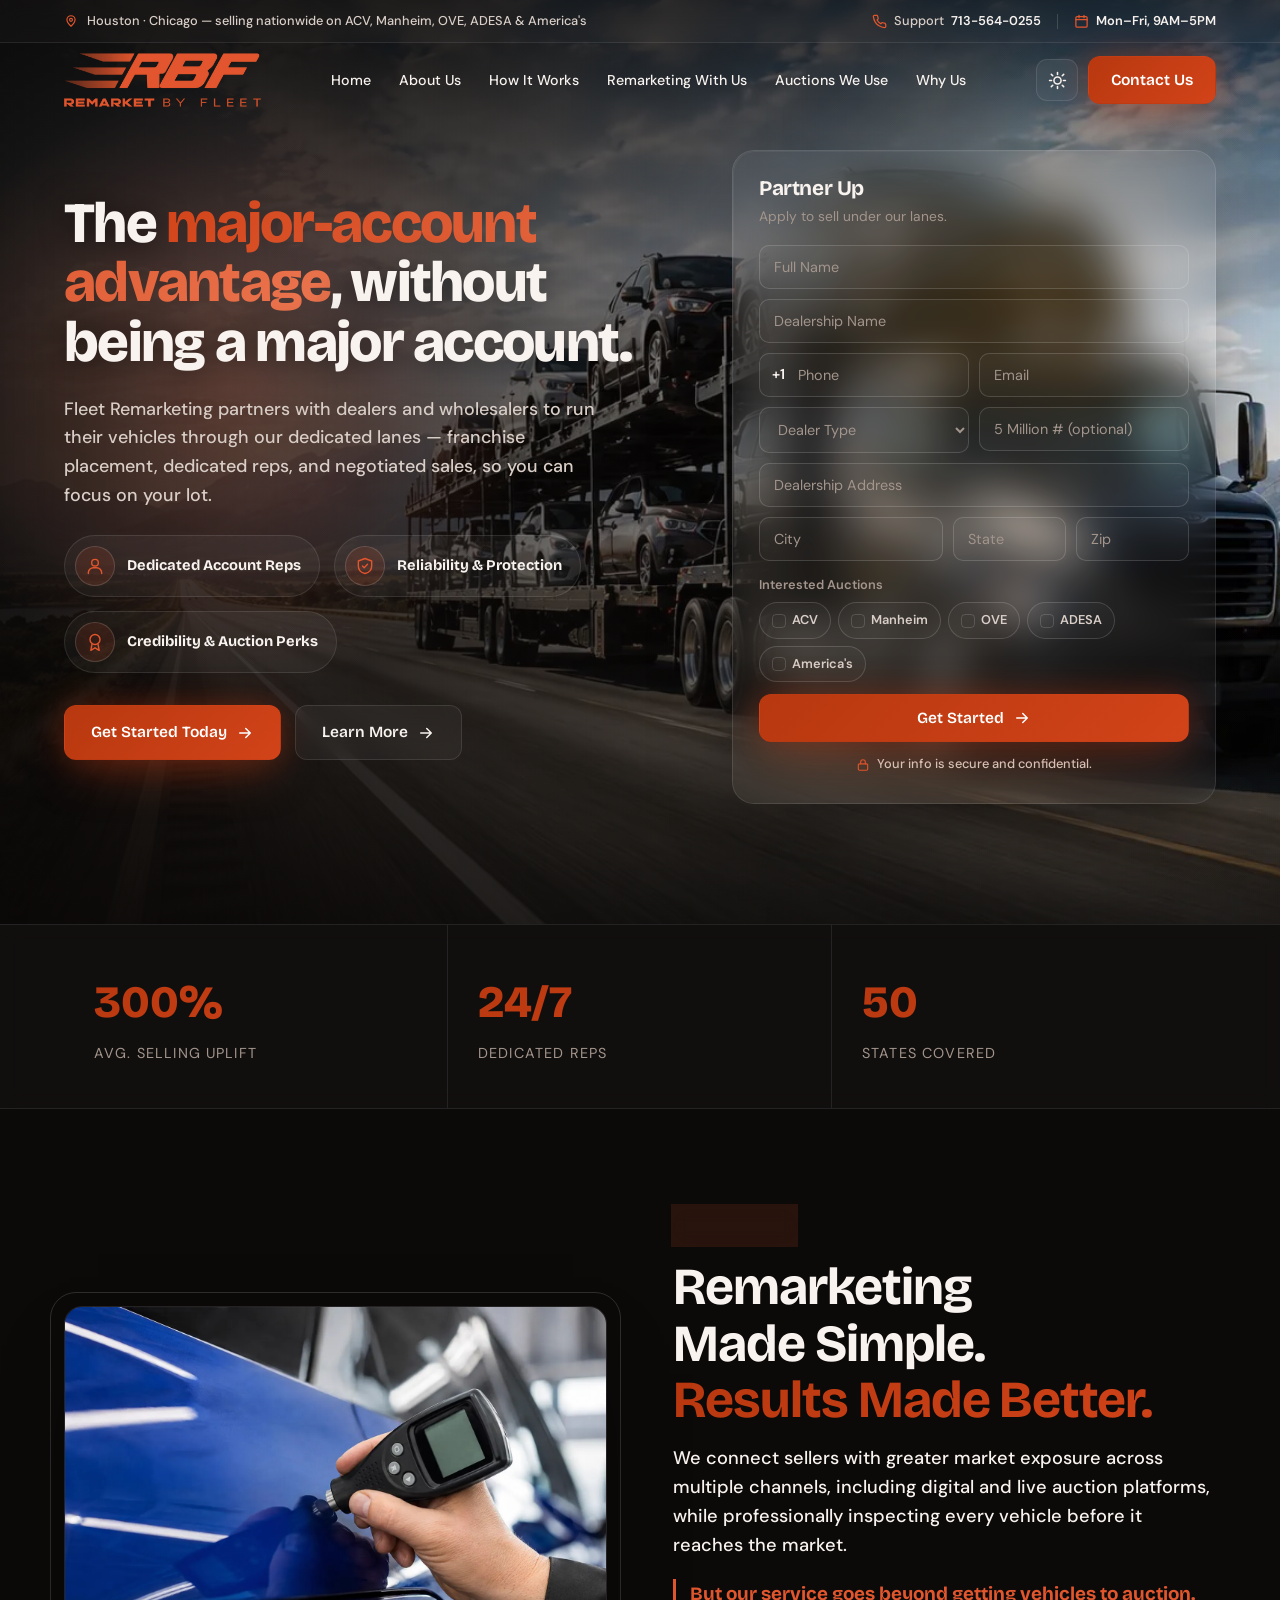
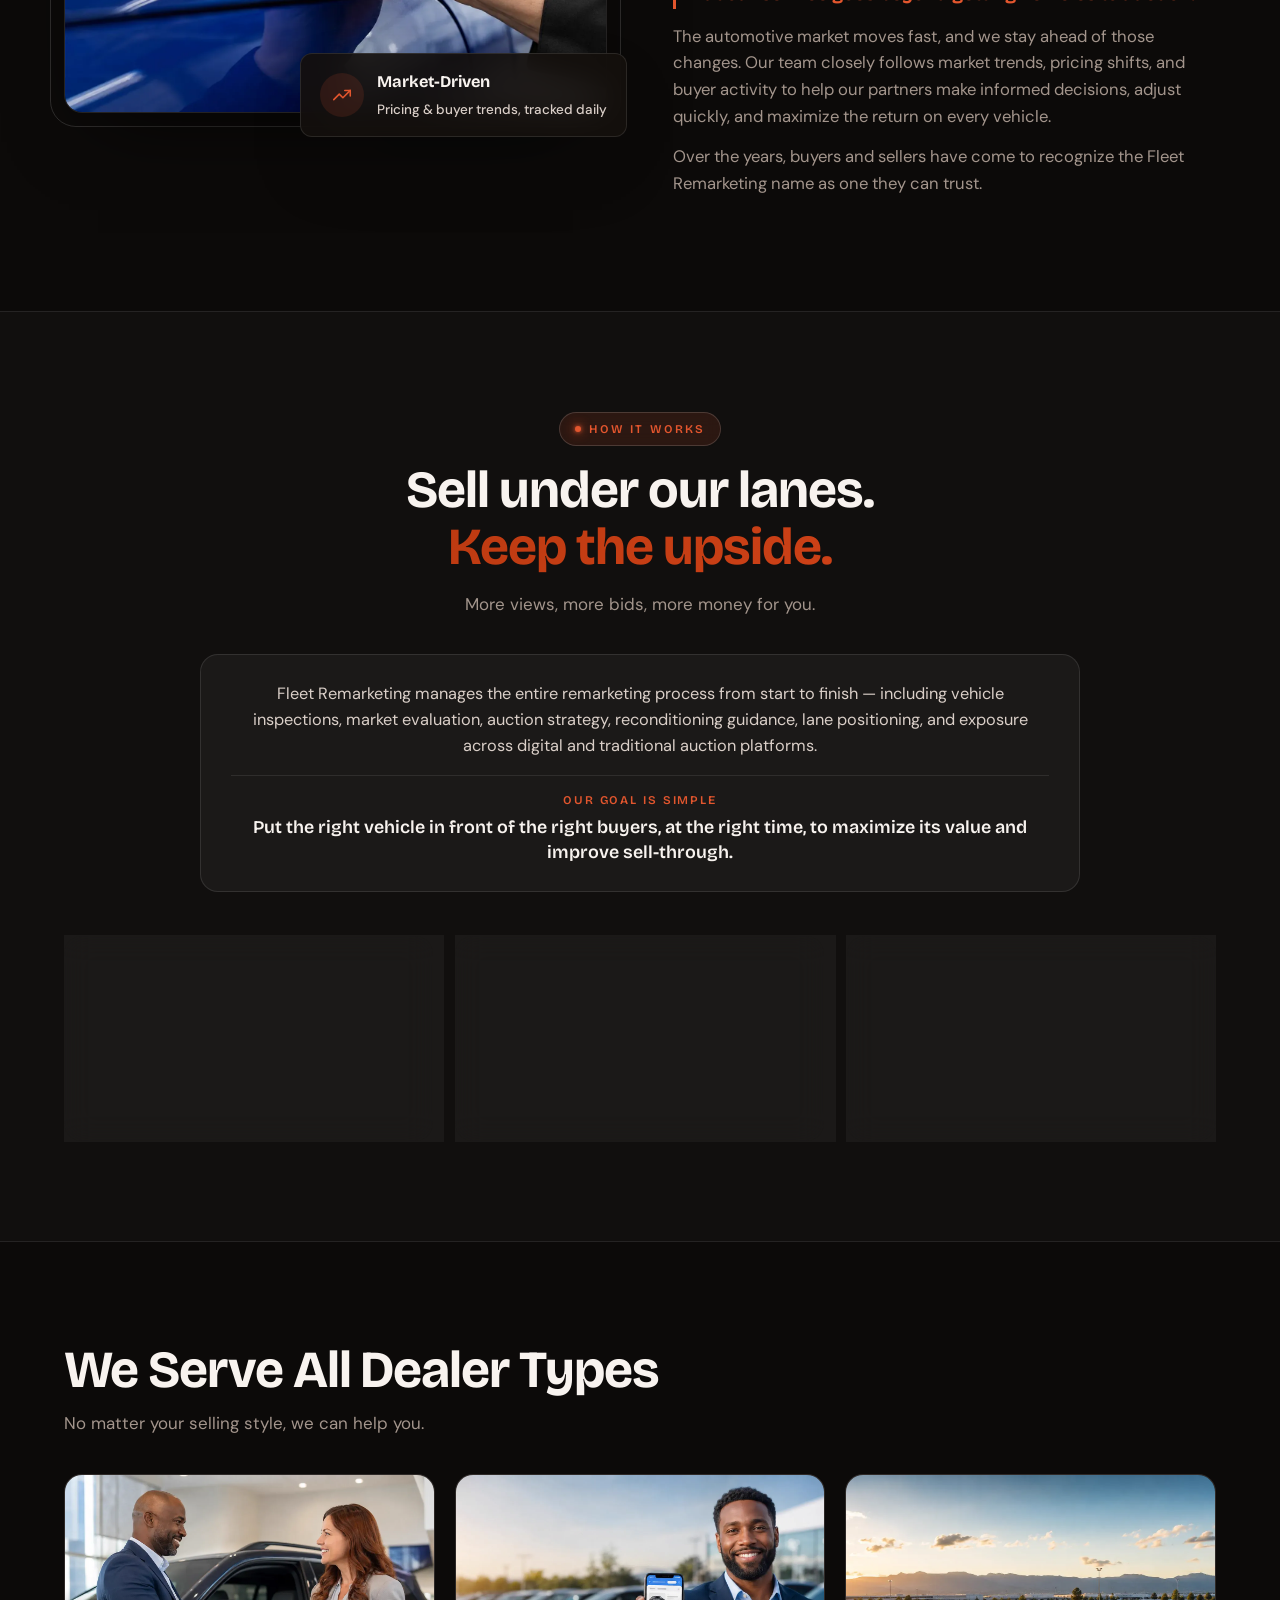
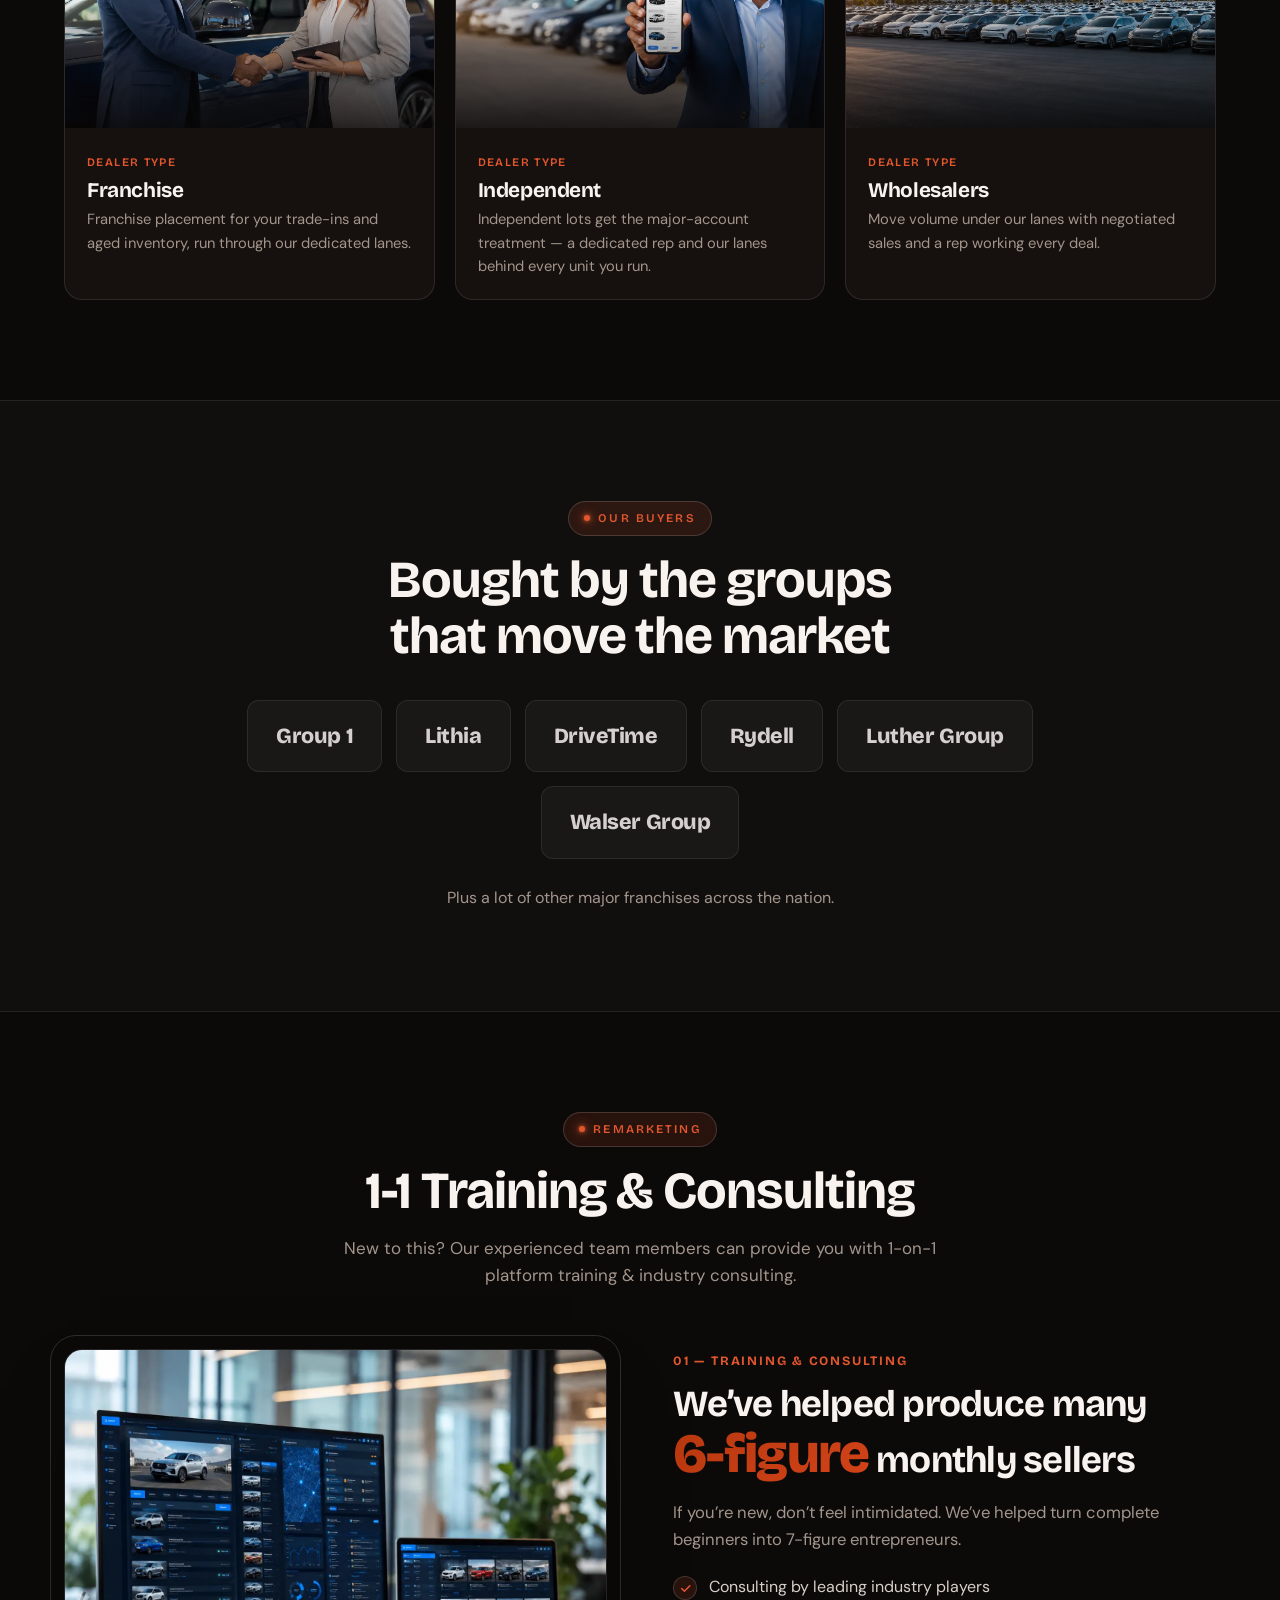
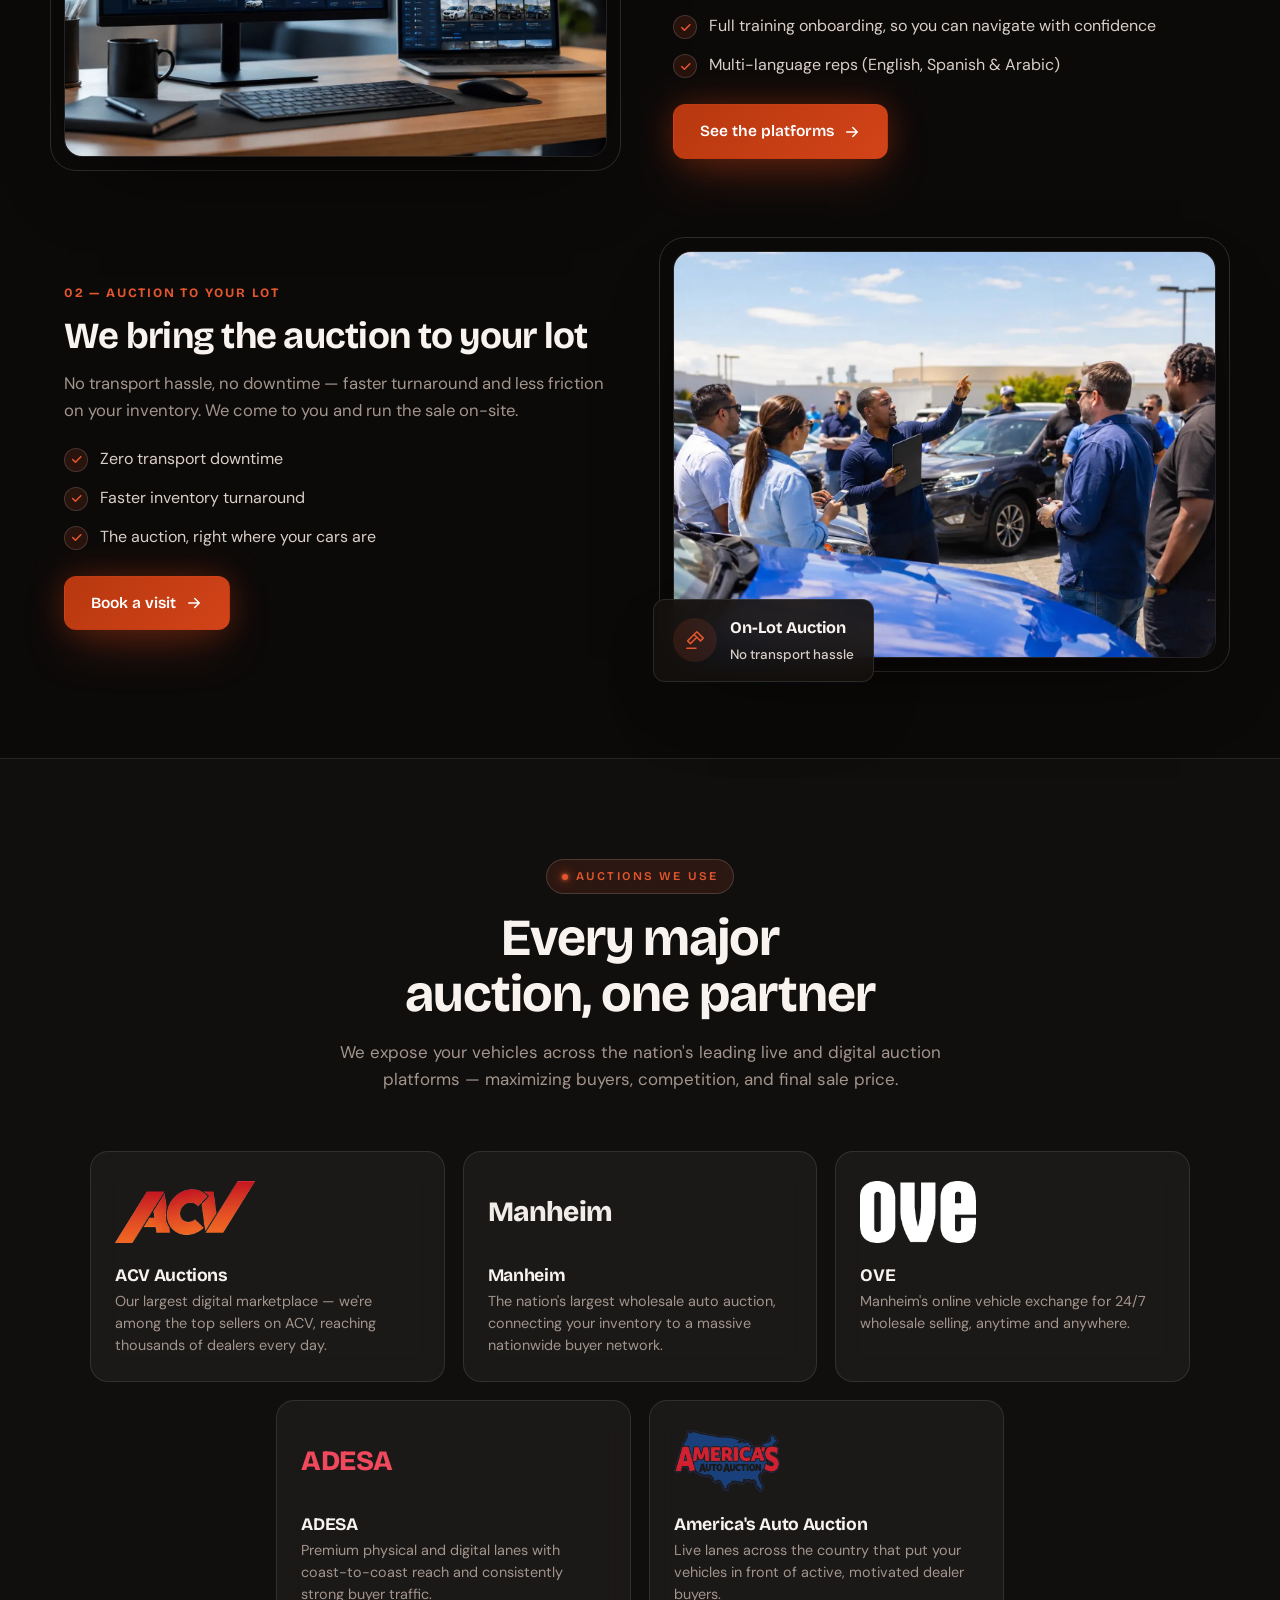
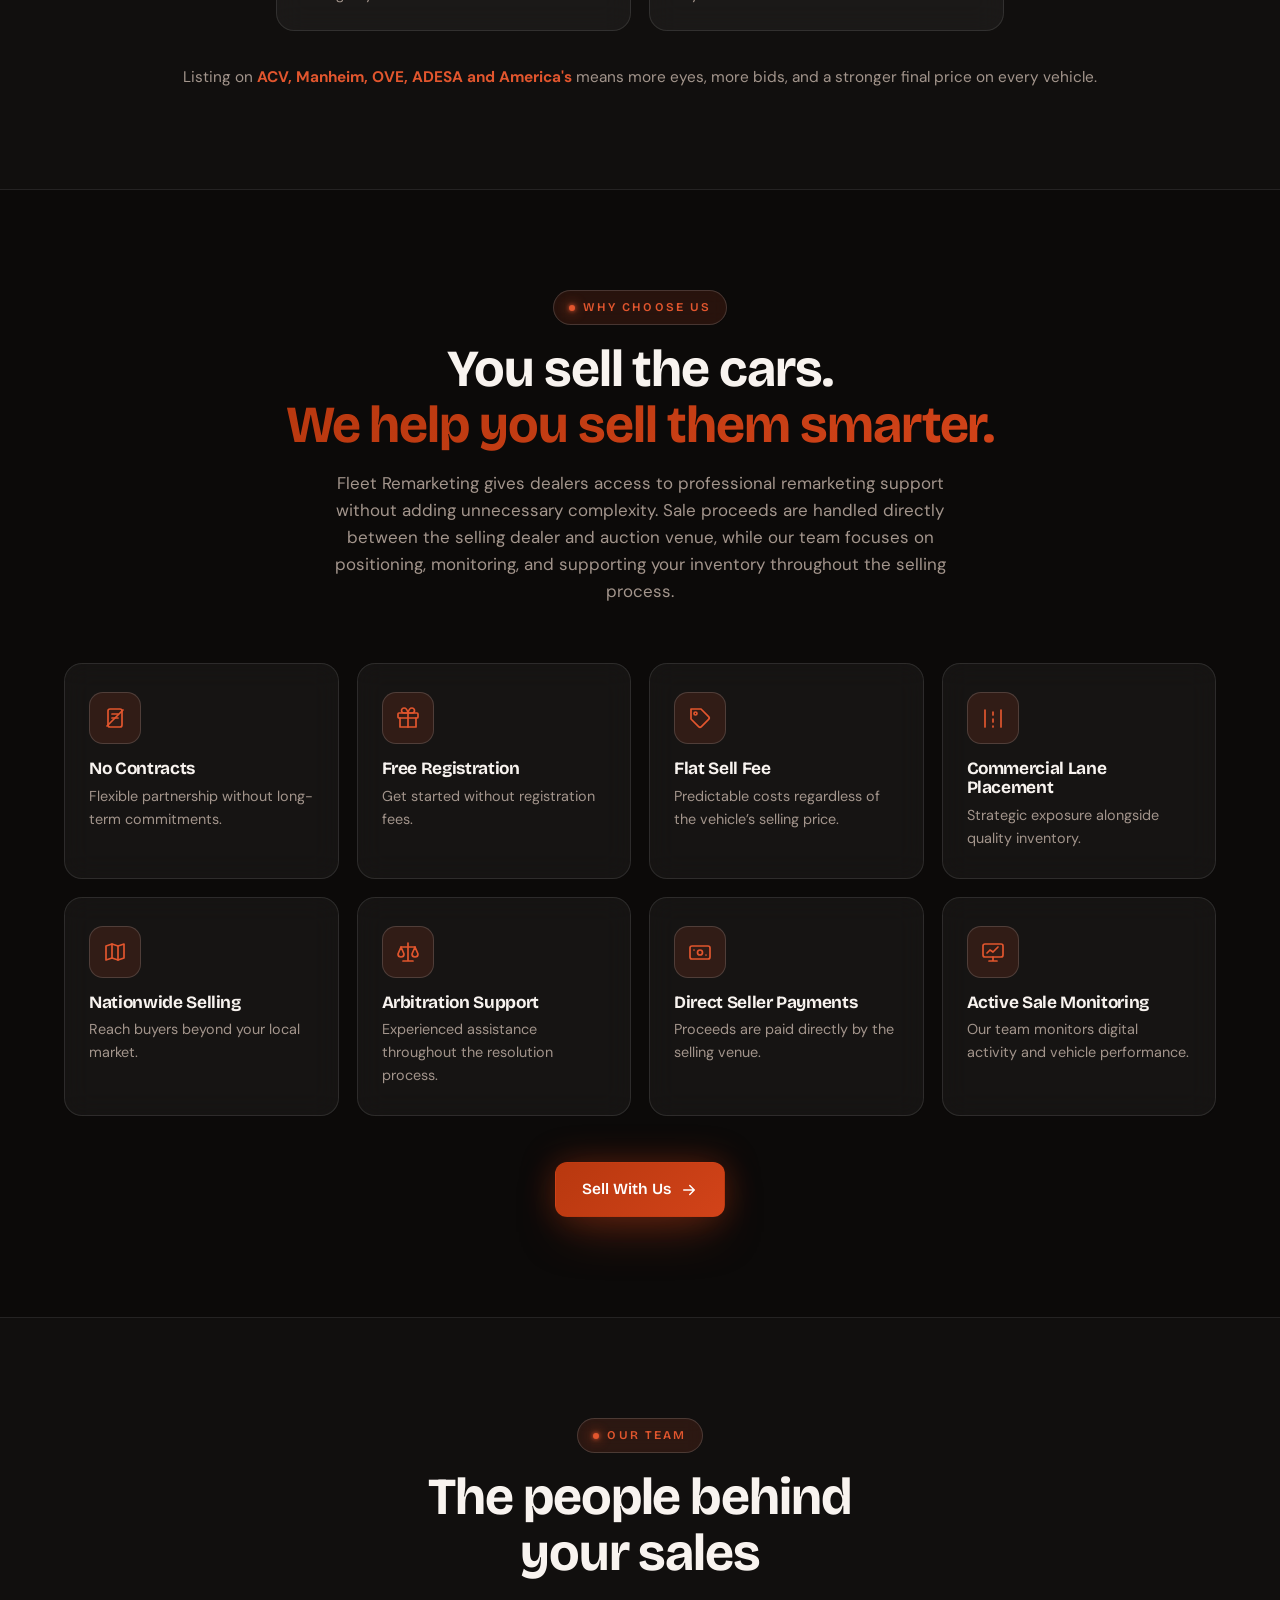
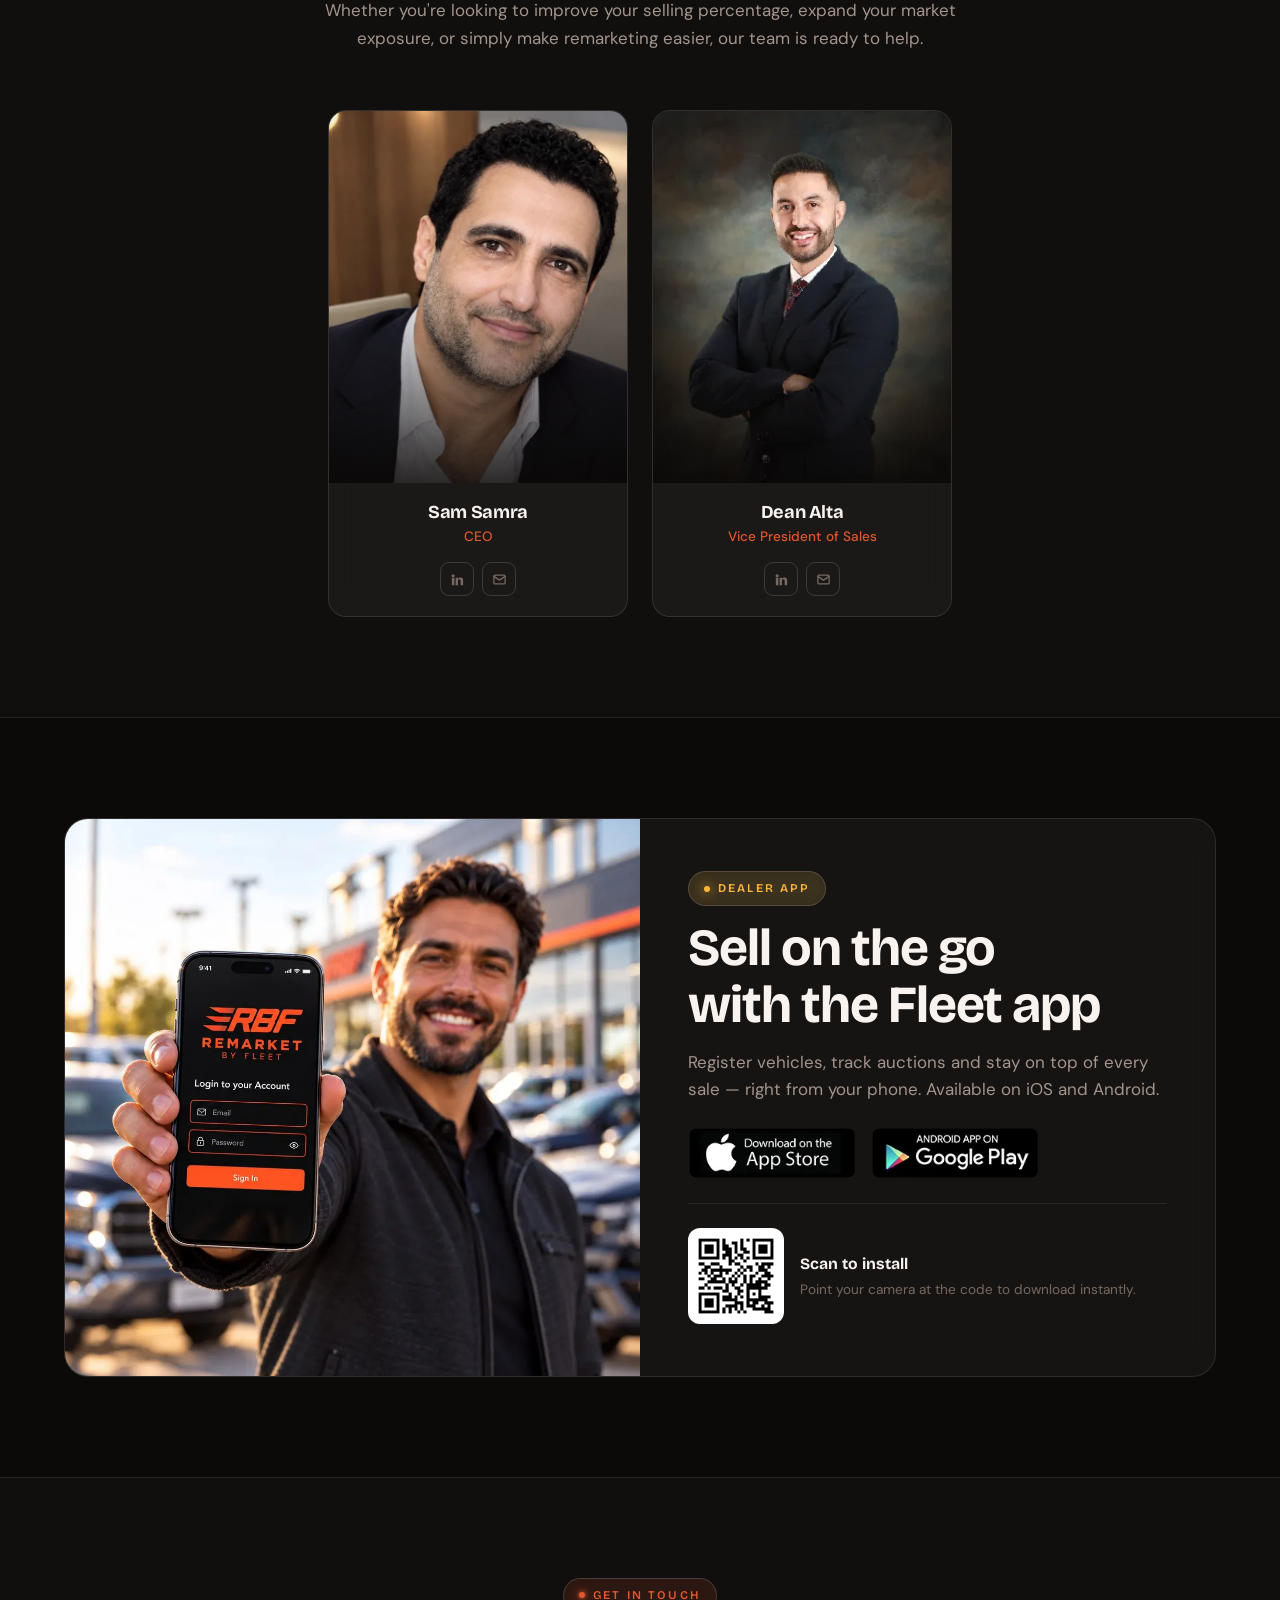
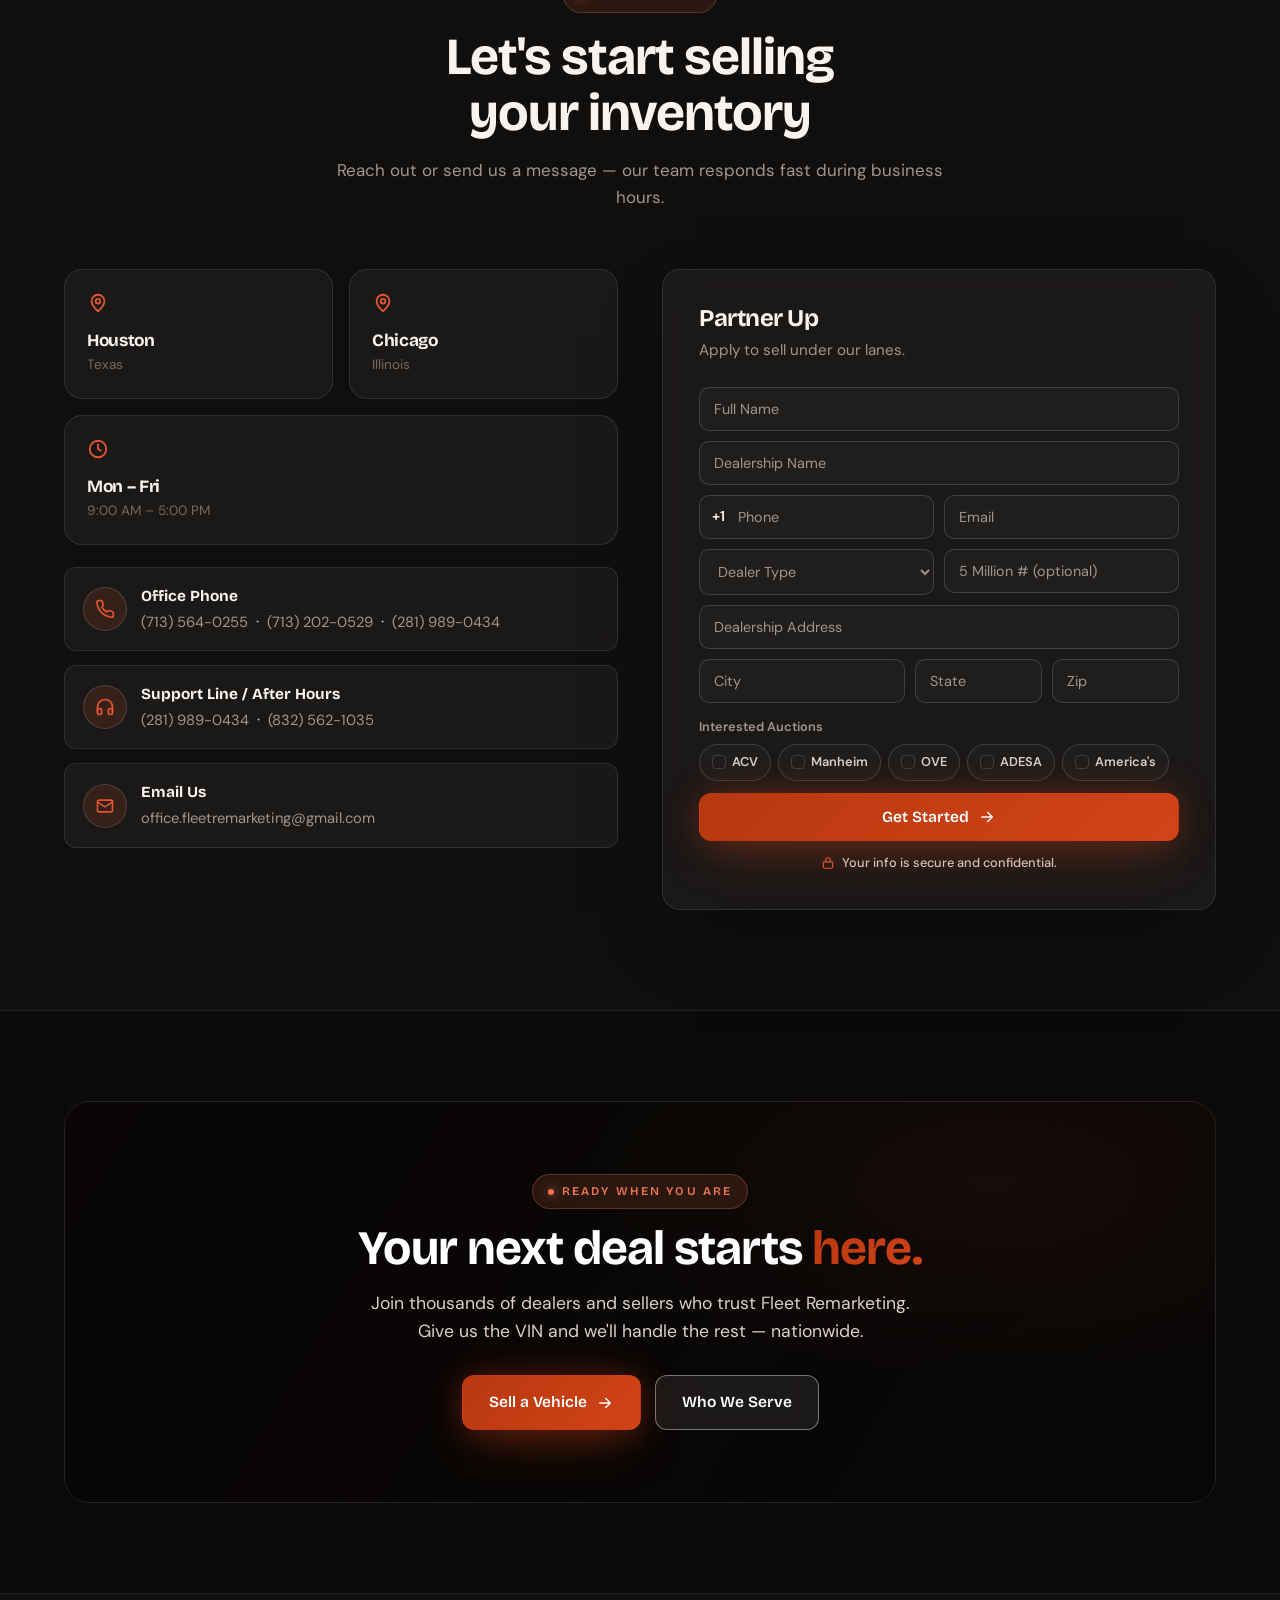
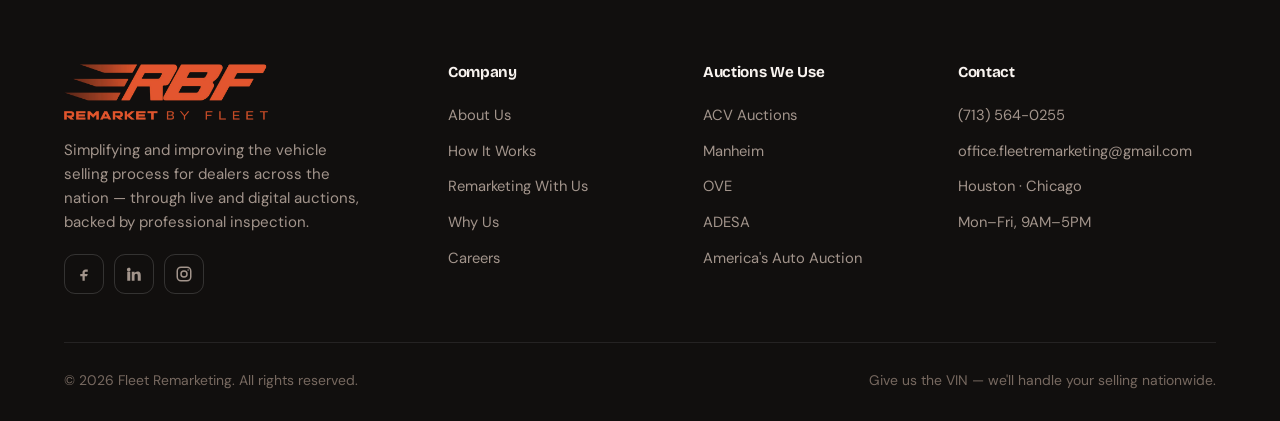
==== commit c6342387: "Concept 2: team photos to WebP, recompress photos and badges Co-Authored-By: Claude Opus 5.5 (1M con" ====
--- a/concept-2/index.html
+++ b/concept-2/index.html
@@ -1,1215 +1,4229 @@
-<!DOCTYPE html>
+<!doctype html>
 <html lang="en" data-theme="dark">
-<head>
-<meta charset="UTF-8">
-<meta name="viewport" content="width=device-width, initial-scale=1.0">
-<title>Fleet Remarketing — Sell Your Vehicles Nationwide</title>
-<meta name="description" content="Fleet Remarketing gives independent dealers, franchise stores and wholesalers the major-account advantage: sell under our lanes on ACV, Manheim, OVE, ADESA and America's Auto Auction with dedicated reps, inspections and 1-on-1 training. Houston and Chicago.">
-<meta name="theme-color" content="#0c0a09">
-<link rel="canonical" href="https://fleetremarket.com/">
-<meta property="og:type" content="website">
-<meta property="og:site_name" content="Fleet Remarketing">
-<meta property="og:url" content="https://fleetremarket.com/">
-<meta property="og:title" content="Fleet Remarketing — The major-account advantage, without being a major account">
-<meta property="og:description" content="Fleet Remarketing gives independent dealers, franchise stores and wholesalers the major-account advantage: sell under our lanes on ACV, Manheim, OVE, ADESA and America's Auto Auction with dedicated reps, inspections and 1-on-1 training. Houston and Chicago.">
-<meta property="og:image" content="https://fleetremarket.com/assets/og.jpg">
-<meta property="og:image:width" content="1200">
-<meta property="og:image:height" content="630">
-<meta name="twitter:card" content="summary_large_image">
-<meta name="twitter:title" content="Fleet Remarketing — The major-account advantage, without being a major account">
-<meta name="twitter:description" content="Fleet Remarketing gives independent dealers, franchise stores and wholesalers the major-account advantage: sell under our lanes on ACV, Manheim, OVE, ADESA and America's Auto Auction with dedicated reps, inspections and 1-on-1 training. Houston and Chicago.">
-<meta name="twitter:image" content="https://fleetremarket.com/assets/og.jpg">
-<link rel="icon" type="image/png" href="assets/favicon.png">
-<link rel="preload" as="image" href="assets/hero-1.webp" fetchpriority="high">
-<script>(function(){try{var t=localStorage.getItem('fr-theme');if(t!=='light'&&t!=='dark')t='dark';document.documentElement.setAttribute('data-theme',t);}catch(e){document.documentElement.setAttribute('data-theme','dark');}})();</script>
-<link rel="preconnect" href="https://fonts.googleapis.com">
-<link rel="preconnect" href="https://fonts.gstatic.com" crossorigin>
-<link href="https://fonts.googleapis.com/css2?family=Bricolage+Grotesque:wght@500;600;700;800&family=DM+Sans:wght@400;500;600;700&display=swap" rel="stylesheet">
-<style>
-/* ============================================================
-   THEME TOKENS — dark is default, light overrides via [data-theme]
-   ============================================================ */
-:root, :root[data-theme="dark"]{
-  --bg:#0c0a09; --bg-2:#110e0c; --bg-3:#16110e;
-  --panel:rgba(255,255,255,.022);
-  --surface:rgba(255,255,255,.045); --surface-2:rgba(255,255,255,.07);
-  --surface-solid:#17120f; --card:rgba(24,19,16,.92);
-  --ink:#f8f3ef; --txt:#dacfc8; --txt-2:#a3958c; --txt-3:#776960;
-  --brand:#e2562e; --brand-2:#d24319; --brand-3:#ec7650; --brand-ink:#ffffff;
-  --brand-soft:rgba(226,86,46,.13);
-  --accent:#ffb638; --accent-2:#ffca63; --accent-ink:#241500; --accent-soft:rgba(255,182,56,.13);
-  --line:rgba(255,255,255,.085); --line-2:rgba(255,255,255,.15);
-  --glass-border:rgba(255,255,255,.1); --glass-hi:rgba(255,255,255,.06);
-  --grad:linear-gradient(135deg,#b8380f 0%,#d24319 100%);
-  --grad-hero:linear-gradient(135deg,#d24319 0%,#ec7650 100%);
-  --grad-strong:linear-gradient(135deg,#a8330f 0%,#d24319 55%,#ec7650 100%);
-  --grad-amber:linear-gradient(135deg,#ff9e0f 0%,#ffca63 100%);
-  --shadow:0 34px 80px -34px rgba(0,0,0,.8);
-  --shadow-brand:0 20px 50px -16px rgba(210,67,25,.5);
-  --glow-brand:0 0 34px rgba(210,67,25,.35);
-  --glow-amber:0 0 30px rgba(255,182,56,.32);
-  --grid-line:rgba(255,255,255,.032);
-  --hero-scrim:linear-gradient(90deg,rgba(10,8,7,.94) 0%,rgba(10,8,7,.78) 30%,rgba(10,8,7,.45) 58%,rgba(10,8,7,.12) 82%,rgba(10,8,7,0) 100%),linear-gradient(0deg,rgba(10,8,7,.7),transparent 44%),linear-gradient(180deg,rgba(10,8,7,.78) 0%,rgba(10,8,7,.42) 13%,rgba(10,8,7,0) 30%);
-  --hero-scrim-m:linear-gradient(180deg,rgba(10,8,7,.9) 0%,rgba(10,8,7,.62) 52%,rgba(10,8,7,.86) 100%);
-  --hero-tsh:0 2px 30px rgba(0,0,0,.55);
-  --nav-bg:rgba(14,11,9,.96); --topbar-bg:rgba(255,255,255,.025);
-  --card-img-scrim:linear-gradient(to top,rgba(8,6,5,.82),transparent 55%);
-  --float-bg:rgba(20,16,13,.9);
-  --r:18px; --r-sm:12px; --maxw:1200px;
-}
-:root[data-theme="light"]{
-  --bg:#fbf7f3; --bg-2:#f6efe9; --bg-3:#f0e6de;
-  --panel:rgba(58,30,16,.028);
-  --surface:#ffffff; --surface-2:#fcf6f1; --surface-solid:#ffffff; --card:#ffffff;
-  --ink:#22130b; --txt:#3a2b22; --txt-2:#6d5d53; --txt-3:#9c8b80;
-  --brand:#b8380f; --brand-2:#a8330f; --brand-3:#d24319; --brand-ink:#ffffff;
-  --brand-soft:rgba(210,67,25,.1);
-  --accent:#d97a00; --accent-2:#b86400; --accent-ink:#ffffff; --accent-soft:rgba(217,122,0,.12);
-  --line:rgba(58,30,16,.1); --line-2:rgba(58,30,16,.17);
-  --glass-border:rgba(58,30,16,.09); --glass-hi:rgba(255,255,255,.7);
-  --grad:linear-gradient(135deg,#b8380f 0%,#d24319 100%);
-  --grad-hero:linear-gradient(135deg,#8a2a0c 0%,#b8380f 100%);
-  --grad-strong:linear-gradient(135deg,#8a2a0c 0%,#b8380f 60%,#d24319 100%);
-  --grad-amber:linear-gradient(135deg,#e08600 0%,#ffb020 100%);
-  --shadow:0 24px 60px -28px rgba(90,45,20,.26);
-  --shadow-brand:0 18px 44px -14px rgba(210,67,25,.38);
-  --glow-brand:0 0 0 transparent;
-  --glow-amber:0 0 0 transparent;
-  --grid-line:rgba(58,30,16,.038);
-  --hero-scrim:linear-gradient(90deg,rgba(255,255,255,.98) 0%,rgba(255,255,255,.9) 30%,rgba(255,255,255,.62) 54%,rgba(255,255,255,.2) 80%,rgba(255,255,255,0) 100%),linear-gradient(0deg,rgba(255,255,255,.34),transparent 42%),linear-gradient(180deg,rgba(255,255,255,.9) 0%,rgba(255,255,255,.55) 13%,rgba(255,255,255,0) 30%);
-  --hero-scrim-m:linear-gradient(180deg,rgba(251,247,243,.94) 0%,rgba(251,247,243,.66) 52%,rgba(251,247,243,.9) 100%);
-  --hero-tsh:0 1px 20px rgba(255,255,255,.9),0 2px 6px rgba(255,255,255,.7);
-  --nav-bg:rgba(255,255,255,.96); --topbar-bg:rgba(58,30,16,.03);
-  --card-img-scrim:linear-gradient(to top,rgba(8,10,9,.66),transparent 55%);
-  --float-bg:rgba(255,255,255,.95);
-}
-*{margin:0;padding:0;box-sizing:border-box}
-html{scroll-behavior:smooth;overflow-x:hidden}
-@supports (overflow-x:clip){html{overflow-x:clip}}
-body{font-family:'DM Sans',system-ui,-apple-system,Segoe UI,Roboto,sans-serif;background:var(--bg);color:var(--txt);
-  line-height:1.6;-webkit-font-smoothing:antialiased;overflow-x:hidden;transition:background .4s ease,color .4s ease}
-h1,h2,h3,h4,h5,.display{font-family:'Bricolage Grotesque',sans-serif;line-height:1.08;letter-spacing:-.02em;font-weight:700;color:var(--ink)}
-a{color:inherit;text-decoration:none}
-img{max-width:100%;display:block}
-svg{stroke-linecap:round;stroke-linejoin:round}
-section{position:relative;scroll-margin-top:110px}
-.wrap{max-width:var(--maxw);margin:0 auto;padding:0 24px}
-.eyebrow{display:inline-flex;align-items:center;gap:8px;font-family:'Bricolage Grotesque';font-size:.74rem;font-weight:600;
-  letter-spacing:.18em;text-transform:uppercase;color:var(--brand);padding:7px 15px;border:1px solid var(--line-2);
-  border-radius:100px;background:var(--brand-soft);backdrop-filter:blur(8px);-webkit-backdrop-filter:blur(8px)}
-.eyebrow::before{content:"";width:6px;height:6px;border-radius:50%;background:var(--brand);box-shadow:0 0 12px var(--brand),0 0 4px var(--brand)}
-.eyebrow.amber{color:var(--accent);background:var(--accent-soft)}
-.eyebrow.amber::before{background:var(--accent);box-shadow:0 0 12px var(--accent)}
-.h-sec{font-size:clamp(2rem,4.6vw,3.25rem);margin:16px 0 16px;text-wrap:balance}
-.sub-sec{color:var(--txt-2);font-size:1.06rem;max-width:640px}
-.grad-txt{background:var(--grad);-webkit-background-clip:text;background-clip:text;-webkit-text-fill-color:transparent;color:var(--brand)}
-.hero h1 .grad-txt{background-image:var(--grad-hero);text-shadow:none}
-.amber-txt{background:var(--grad-amber);-webkit-background-clip:text;background-clip:text;-webkit-text-fill-color:transparent;color:var(--accent)}
-
-/* ---- buttons ---- */
-.btn{display:inline-flex;align-items:center;gap:9px;font-family:'Bricolage Grotesque';font-weight:600;font-size:.97rem;
-  padding:14px 26px;border-radius:12px;cursor:pointer;border:1px solid transparent;white-space:nowrap;position:relative;
-  transition:transform .25s cubic-bezier(.2,.8,.2,1),box-shadow .25s,background .25s,border-color .25s,color .25s}
-.btn svg{width:18px;height:18px}
-.btn-primary{background:var(--grad);color:var(--brand-ink);box-shadow:var(--shadow-brand),var(--glow-brand)}
-.btn-primary:hover{transform:translateY(-3px);box-shadow:0 26px 56px -12px rgba(210,67,25,.55),0 0 44px rgba(226,86,46,.45)}
-.btn-accent{background:var(--grad-amber);color:var(--accent-ink);box-shadow:0 18px 44px -14px rgba(255,158,15,.5),var(--glow-amber)}
-.btn-accent:hover{transform:translateY(-3px);box-shadow:0 26px 56px -12px rgba(255,158,15,.6),0 0 40px rgba(255,182,56,.5)}
-.btn-ghost{background:var(--surface);color:var(--ink);border-color:var(--glass-border);backdrop-filter:blur(10px);-webkit-backdrop-filter:blur(10px)}
-.btn-ghost:hover{background:var(--surface-2);transform:translateY(-3px);border-color:var(--brand)}
-.btn-block{width:100%;justify-content:center}
-.btn-hollow{background:rgba(255,255,255,.08);color:#fff;border-color:rgba(255,255,255,.4);backdrop-filter:blur(10px);-webkit-backdrop-filter:blur(10px)}
-.btn-hollow:hover{background:rgba(255,255,255,.18);transform:translateY(-3px)}
-
-/* ---- fixed background fx: glow + grid ---- */
-.bg-fx{position:fixed;inset:0;z-index:-2;pointer-events:none;background:var(--bg)}
-.bg-fx::before{content:"";position:absolute;inset:0;
-  background:radial-gradient(58% 46% at 12% -6%,rgba(226,86,46,.16),transparent 62%),
-             radial-gradient(46% 40% at 102% 6%,rgba(255,182,56,.11),transparent 60%),
-             radial-gradient(66% 52% at 50% 116%,rgba(210,67,25,.12),transparent 62%)}
-.bg-fx::after{content:"";position:absolute;inset:0;
-  background-image:linear-gradient(var(--grid-line) 1px,transparent 1px),linear-gradient(90deg,var(--grid-line) 1px,transparent 1px);
-  background-size:66px 66px;-webkit-mask-image:radial-gradient(circle at 50% 24%,#000,transparent 78%);mask-image:radial-gradient(circle at 50% 24%,#000,transparent 78%)}
-
-/* progress */
-.progress{position:fixed;top:0;left:0;height:3px;width:0;background:var(--grad-strong);z-index:200;transition:width .1s linear;box-shadow:var(--glow-brand)}
-
-/* ============ NAV ============ */
-header.nav{position:fixed;top:0;left:0;right:0;z-index:100;transition:.35s ease}
-.topbar{background:var(--topbar-bg);color:var(--txt);border-bottom:1px solid var(--line);backdrop-filter:blur(10px);-webkit-backdrop-filter:blur(10px)}
-.topbar-inner{display:flex;align-items:center;justify-content:space-between;gap:20px;height:42px;font-size:.8rem}
-.tb-left{display:flex;align-items:center;gap:9px;color:var(--txt);font-weight:500}
-.tb-left svg{width:14px;height:14px;color:var(--brand)}
-.tb-right{display:flex;align-items:center;gap:16px}
-.tb-right a,.tb-right .tb-hours{display:inline-flex;align-items:center;gap:7px;color:var(--ink);font-weight:600;white-space:nowrap;transition:.2s}
-.tb-right a:hover{color:var(--brand)}
-.tb-right svg{width:15px;height:15px;color:var(--brand);flex-shrink:0}
-.tb-right .lbl{color:var(--txt);font-weight:500}
-.tb-div{width:1px;height:15px;background:var(--line-2)}
-.tb-hide{display:inline-flex}
-.nav-shell{transition:.35s ease;border-bottom:1px solid transparent}
-header.nav.scrolled .topbar{background:var(--nav-bg)}
-header.nav.scrolled .nav-shell{background:var(--nav-bg);backdrop-filter:blur(18px) saturate(1.4);-webkit-backdrop-filter:blur(18px) saturate(1.4);
-  border-bottom-color:var(--line);box-shadow:0 16px 40px -22px rgba(0,0,0,.6)}
-.nav-inner{max-width:var(--maxw);margin:0 auto;padding:0 24px;display:flex;align-items:center;justify-content:space-between;height:74px}
-.brand{display:flex;align-items:center}
-.brand img{height:54px;width:auto}
-.logo-l{display:none}
-:root[data-theme="light"] .logo-l{display:block}
-:root[data-theme="light"] .logo-d{display:none}
-.nav-links{display:flex;align-items:center;gap:2px}
-.nav-links a{font-size:.89rem;font-weight:500;color:var(--ink);padding:9px 13px;border-radius:9px;transition:.2s;white-space:nowrap}
-.nav-links a:hover{color:var(--brand);background:var(--surface)}
-.nav-right{display:flex;align-items:center;gap:10px}
-.theme-toggle{width:42px;height:42px;border-radius:11px;border:1px solid var(--glass-border);background:var(--surface);color:var(--ink);
-  cursor:pointer;display:grid;place-items:center;transition:.25s;backdrop-filter:blur(10px);-webkit-backdrop-filter:blur(10px);flex-shrink:0}
-.theme-toggle:hover{border-color:var(--brand);color:var(--brand);transform:translateY(-2px);box-shadow:var(--glow-brand)}
-.theme-toggle svg{width:19px;height:19px}
-.ic-moon{display:none}.ic-sun{display:block}
-:root[data-theme="light"] .ic-sun{display:none}
-:root[data-theme="light"] .ic-moon{display:block}
-.burger{display:none;flex-direction:column;gap:5px;width:46px;height:46px;border-radius:12px;
-  border:1px solid var(--glass-border);background:var(--surface);cursor:pointer;align-items:center;justify-content:center}
-.burger span{width:20px;height:2px;background:var(--ink);border-radius:2px;transition:.3s}
-.burger.open span:nth-child(1){transform:translateY(7px) rotate(45deg)}
-.burger.open span:nth-child(2){opacity:0}
-.burger.open span:nth-child(3){transform:translateY(-7px) rotate(-45deg)}
-.mobile-menu{position:fixed;inset:0;z-index:99;background:var(--bg);transform:translateX(100%);
-  transition:transform .45s cubic-bezier(.4,0,.2,1);display:flex;flex-direction:column;justify-content:center;gap:6px;padding:0 40px}
-.mobile-menu.open{transform:translateX(0)}
-.mobile-menu a{font-family:'Bricolage Grotesque';font-size:1.4rem;font-weight:600;padding:14px 0;border-bottom:1px solid var(--line);color:var(--txt-2);transition:.25s}
-.mobile-menu a:hover{color:var(--brand);padding-left:10px}
-
-/* ============ HERO ============ */
-.hero{position:relative;min-height:100vh;min-height:100svh;display:flex;align-items:center;overflow:hidden;isolation:isolate}
-.hero-fx{position:absolute;inset:0;z-index:0}
-.hero-slides{position:absolute;inset:-4%}
-.hero-slide{position:absolute;inset:0;opacity:0;transition:opacity 1s ease}
-.hero-slide.active{opacity:1}
-.hero-slide .bg{position:absolute;inset:0;background-size:cover;background-position:center;transform:scale(1.06);filter:saturate(1.05)}
-.hero-slide .bg{animation:kenburns 22s ease-in-out infinite alternate}
-@keyframes kenburns{from{transform:scale(1.04)}to{transform:scale(1.16)}}
-.hero-slide::after{content:"";position:absolute;inset:0;background:var(--hero-scrim)}
-.hero-aurora{position:absolute;inset:0;z-index:1;pointer-events:none;mix-blend-mode:screen;opacity:.9;
-  background:radial-gradient(40% 55% at 18% 42%,rgba(226,86,46,.28),transparent 60%),
-            radial-gradient(38% 46% at 82% 30%,rgba(255,182,56,.2),transparent 62%);
-  animation:aurora 14s ease-in-out infinite alternate}
-:root[data-theme="light"] .hero-aurora{opacity:.5;mix-blend-mode:multiply}
-@keyframes aurora{0%{transform:translate3d(-3%,-2%,0) scale(1)}100%{transform:translate3d(4%,3%,0) scale(1.12)}}
-.hero-content{position:relative;z-index:3;width:100%}
-.hero-grid2{display:grid;grid-template-columns:1.12fr .88fr;gap:52px;align-items:center;padding:150px 0 120px}
-.hero-copy .eyebrow{margin-bottom:22px}
-.hero h1{font-size:clamp(2.2rem,4.5vw,3.55rem);font-weight:800;color:var(--ink);letter-spacing:-.03em;line-height:1.05;margin-bottom:22px;
-  text-shadow:var(--hero-tsh);opacity:0;transform:translateY(24px);animation:rise .8s cubic-bezier(.2,.8,.2,1) .1s forwards}
-.hero p.lead{font-size:1.12rem;color:var(--txt);max-width:540px;margin-bottom:26px;font-weight:500;
-  text-shadow:var(--hero-tsh);opacity:0;transform:translateY(20px);animation:rise .8s cubic-bezier(.2,.8,.2,1) .25s forwards}
-@keyframes rise{to{opacity:1;transform:none}}
-.hero-chips{display:flex;gap:14px;flex-wrap:wrap;margin-bottom:32px;opacity:0;transform:translateY(20px);
-  animation:rise .8s cubic-bezier(.2,.8,.2,1) .4s forwards}
-.chip{display:flex;align-items:center;gap:12px;padding:10px 18px 10px 10px;border-radius:100px;
-  background:var(--surface);border:1px solid var(--glass-border);backdrop-filter:blur(12px);-webkit-backdrop-filter:blur(12px)}
-.chip .ic{width:40px;height:40px;border-radius:50%;background:var(--brand-soft);border:1px solid var(--line-2);
-  display:grid;place-items:center;color:var(--brand);flex-shrink:0}
-.chip .ic svg{width:20px;height:20px}
-.chip b{font-family:'Bricolage Grotesque';display:block;color:var(--ink);font-size:.92rem;line-height:1.2}
-.chip span{font-size:.76rem;color:var(--txt-2)}
-.hero-cta{display:flex;gap:14px;flex-wrap:wrap;opacity:0;transform:translateY(20px);
-  animation:rise .8s cubic-bezier(.2,.8,.2,1) .55s forwards}
-
-/* hero form (glass) */
-.hero-form{position:relative;background:var(--surface);border:1px solid var(--glass-border);border-radius:22px;padding:8px;overflow:hidden;
-  box-shadow:var(--shadow);backdrop-filter:blur(22px) saturate(1.3);-webkit-backdrop-filter:blur(22px) saturate(1.3);
-  opacity:0;transform:translateY(40px) scale(.97);animation:rise .9s cubic-bezier(.2,.8,.2,1) .35s forwards}
-.hero-form::before{content:"";position:absolute;inset:0;border-radius:22px;padding:1px;pointer-events:none;
-  background:linear-gradient(140deg,var(--glass-hi),transparent 40%);-webkit-mask:linear-gradient(#000 0 0) content-box,linear-gradient(#000 0 0);-webkit-mask-composite:xor;mask-composite:exclude}
-.hf-head{padding:18px 18px 0}
-.hf-head b{font-family:'Bricolage Grotesque';display:block;font-size:1.3rem;font-weight:700;color:var(--ink);letter-spacing:-.02em;line-height:1.15}
-.hf-head span{display:block;font-size:.86rem;color:var(--txt-2);margin-top:4px}
-.hf-body{padding:18px 18px 20px}
-.hf-field{margin-bottom:10px}
-:is(.hero-form,.pf) input,:is(.hero-form,.pf) select{width:100%;padding:12px 14px;border-radius:10px;border:1px solid var(--line-2);
-  background:var(--panel);color:var(--ink);font-family:inherit;font-size:.9rem;outline:none;transition:.2s}
-:is(.hero-form,.pf) input::placeholder{color:var(--txt-2)}
-:is(.hero-form,.pf) select{color:var(--txt-2)}
-:is(.hero-form,.pf) select option{color:#22130b}
-:is(.hero-form,.pf) input:focus,:is(.hero-form,.pf) select:focus{border-color:var(--brand);box-shadow:0 0 0 4px var(--brand-soft)}
-:is(.hero-form,.pf) .btn{width:100%;justify-content:center;margin-top:6px}
-.hf-secure{display:flex;align-items:center;justify-content:center;gap:7px;font-size:.8rem;font-weight:500;color:var(--txt);margin-top:12px}
-.hf-secure svg{width:14px;height:14px;color:var(--brand)}
-.hf-secure.ok{color:var(--brand)}
-.hf-row{display:grid;grid-template-columns:1fr 1fr;gap:10px}
-.hf-row3{grid-template-columns:1.3fr .8fr .8fr}
-.hf-row .hf-field{min-width:0}
-.hf-tel{position:relative}
-.hf-tel span{position:absolute;left:13px;top:50%;transform:translateY(-50%);font-size:.9rem;font-weight:600;color:var(--ink);pointer-events:none}
-:is(.hero-form,.pf) .hf-tel input{padding-left:38px}
-:is(.hero-form,.pf) select:valid{color:var(--ink)}
-.hf-auc{border:0;margin:4px 0 6px;display:flex;flex-wrap:wrap;gap:7px}
-.hf-auc legend{font-size:.8rem;font-weight:600;color:var(--txt-2);margin-bottom:7px;padding:0}
-.hf-auc label{cursor:pointer}
-.hf-auc input{position:absolute;opacity:0;width:1px;height:1px;pointer-events:none}
-.hf-auc span{display:inline-flex;align-items:center;gap:6px;padding:7px 12px;border-radius:100px;border:1px solid var(--line-2);
-  background:var(--panel);font-size:.8rem;font-weight:600;color:var(--txt);transition:.2s;user-select:none}
-.hf-auc span::before{content:"";width:12px;height:12px;border-radius:4px;border:1.5px solid var(--line-2);transition:.2s}
-.hf-auc label:hover span{border-color:var(--brand)}
-.hf-auc input:checked+span{border-color:var(--brand);background:var(--brand-soft);color:var(--ink)}
-.hf-auc input:checked+span::before{background:var(--brand);border-color:var(--brand);
-  box-shadow:inset 0 0 0 2px var(--surface-solid)}
-.hf-auc input:focus-visible+span{box-shadow:0 0 0 4px var(--brand-soft)}
-
-/* ============ STATS BAND ============ */
-.stats-band{background:var(--panel);border-top:1px solid var(--line);border-bottom:1px solid var(--line);backdrop-filter:blur(10px);-webkit-backdrop-filter:blur(10px)}
-.stats-grid{display:grid;grid-template-columns:repeat(3,1fr)}
-.stat{padding:42px 30px;border-right:1px solid var(--line);display:flex;flex-direction:column;gap:4px;position:relative}
-.stat:last-child{border-right:none}
-.stat .num{font-family:'Bricolage Grotesque';font-size:2.8rem;font-weight:800;
-  background:var(--grad);-webkit-background-clip:text;background-clip:text;-webkit-text-fill-color:transparent}
-.stat .num.amber{background:var(--grad-amber);-webkit-background-clip:text;background-clip:text;-webkit-text-fill-color:transparent}
-.stat .lbl{color:var(--txt-2);font-size:.9rem;text-transform:uppercase;letter-spacing:.08em}
-
-/* ============ SECTION common ============ */
-.pad{padding:100px 0}
-.panel-sec{background:var(--panel);border-top:1px solid var(--line);border-bottom:1px solid var(--line)}
-.head-center{text-align:center;max-width:680px;margin:0 auto 58px}
-.head-center .sub-sec{margin:0 auto}
-.h-sec .ln{display:block}
-
-/* glass card base — shared by proc/auc/ben/perk/member/office/fcard */
-.glass{background:var(--surface);border:1px solid var(--glass-border);border-radius:var(--r);
-  backdrop-filter:blur(14px);-webkit-backdrop-filter:blur(14px);transition:.35s cubic-bezier(.2,.8,.2,1)}
-.glass:hover{transform:translateY(-6px);border-color:var(--brand);box-shadow:var(--shadow),var(--glow-brand)}
-
-/* how it works */
-.proc-grid{display:grid;grid-template-columns:repeat(3,1fr);gap:22px;counter-reset:step}
-.proc{padding:32px 26px;position:relative}
-.proc .top{display:flex;align-items:center;justify-content:space-between;margin-bottom:16px}
-.proc .step{counter-increment:step;font-family:'Bricolage Grotesque';font-size:2.4rem;font-weight:800;line-height:1;
-  background:var(--grad);-webkit-background-clip:text;background-clip:text;-webkit-text-fill-color:transparent}
-.proc .step::before{content:"0" counter(step)}
-.proc .pic{width:48px;height:48px;border-radius:50%;background:var(--brand-soft);display:grid;place-items:center;color:var(--brand);border:1px solid var(--line-2)}
-.proc .pic svg{width:23px;height:23px}
-.proc h4{font-size:1.14rem;margin-bottom:8px}
-.proc p{color:var(--txt-2);font-size:.93rem}
-.proc-line{position:absolute;top:44px;right:-12px;color:var(--brand);z-index:2}
-.proc:last-child .proc-line{display:none}
-
-/* ============ DEALER TYPES ============ */
-.feat-head{margin-bottom:36px}
-.feat-head .sub-sec{margin-top:12px}
-.dtype-grid{display:grid;grid-template-columns:repeat(3,1fr);gap:20px}
-.fcard{overflow:hidden;background:var(--card);backdrop-filter:blur(16px);-webkit-backdrop-filter:blur(16px)}
-.fcard .ph{position:relative;aspect-ratio:16/11;overflow:hidden}
-.fcard .ph img{width:100%;height:100%;object-fit:cover;transition:.6s}
-.fcard:hover .ph img{transform:scale(1.06)}
-.fcard .ph::after{content:"";position:absolute;inset:0;background:var(--card-img-scrim)}
-.fcard .body{padding:20px 22px}
-.fcard .over{font-family:'Bricolage Grotesque';font-size:.72rem;font-weight:600;letter-spacing:.12em;text-transform:uppercase;color:var(--brand)}
-.fcard h4{font-size:1.3rem;margin:6px 0 6px}
-.fcard p{color:var(--txt-2);font-size:.92rem}
-
-/* ============ FEATURE ROWS ============ */
-.feature{display:grid;grid-template-columns:1fr 1fr;gap:66px;align-items:center;margin-bottom:92px}
-.feature:last-child{margin-bottom:0}
-.feature.rev .feat-media{order:2}
-.feat-media{position:relative}
-.feat-media .shot{border-radius:var(--r);width:100%;aspect-ratio:4/3;object-fit:cover;box-shadow:var(--shadow);border:1px solid var(--glass-border)}
-.feat-media .frame{position:absolute;inset:-14px;border:1px solid var(--line-2);border-radius:calc(var(--r) + 8px);z-index:-1}
-.feat-media .glowdot{position:absolute;inset:-40px;z-index:-2;background:radial-gradient(50% 50% at 50% 50%,var(--brand-soft),transparent 70%);filter:blur(20px)}
-.feat-media .float{position:absolute;bottom:-24px;background:var(--float-bg);border:1px solid var(--glass-border);border-radius:var(--r-sm);
-  padding:15px 19px;box-shadow:var(--shadow);display:flex;gap:13px;align-items:center;backdrop-filter:blur(16px);-webkit-backdrop-filter:blur(16px)}
-.feature:not(.rev) .feat-media .float{right:-20px}
-.feature.rev .feat-media .float{left:-20px}
-.feat-media .float .ico{width:44px;height:44px;border-radius:50%;background:var(--brand-soft);display:grid;place-items:center;color:var(--brand)}
-.feat-media .float .ico svg{width:22px;height:22px}
-.feat-media .float b{font-family:'Bricolage Grotesque';display:block;font-size:1.02rem;color:var(--ink)}
-.feat-media .float span{font-size:.84rem;font-weight:500;color:var(--txt)}
-.feat-num{font-family:'Bricolage Grotesque';font-weight:700;font-size:.8rem;letter-spacing:.14em;color:var(--brand);text-transform:uppercase}
-.feature h3{font-size:clamp(1.6rem,3vw,2.3rem);margin:12px 0 14px}
-.feature h3 .hl-fig{display:block}
-.feature h3 .hl-fig b{font-size:1.5em;font-weight:800;letter-spacing:-.03em;white-space:nowrap;line-height:1.1}
-.feature p.desc{color:var(--txt-2);font-size:1.04rem;margin-bottom:22px}
-.check-list{list-style:none;display:grid;gap:13px;margin-bottom:26px}
-.check-list li{display:flex;gap:12px;align-items:flex-start;color:var(--txt)}
-.check-list .ck{flex-shrink:0;width:24px;height:24px;border-radius:50%;background:var(--brand-soft);color:var(--brand);display:grid;place-items:center;margin-top:2px;border:1px solid var(--line-2)}
-.check-list .ck svg{width:13px;height:13px}
-
-/* ============ AUCTIONS ============ */
-.auc-grid{display:flex;flex-wrap:wrap;justify-content:center;gap:18px;max-width:1100px;margin-inline:auto}
-.auc-grid .auc-card{flex:0 1 calc((100% - 36px)/3);flex-direction:column;align-items:stretch;gap:18px}
-.auc-logo{height:72px;background:transparent;display:flex;align-items:center;justify-content:flex-start}
-.auc-logo img{max-height:62px;max-width:100%;width:auto;object-fit:contain}
-.auc-logo .wm{font-family:'Bricolage Grotesque';font-size:1.75rem;font-weight:800;letter-spacing:-.02em;line-height:1}
-.wm-man{color:#1b3a6b}
-:root[data-theme="dark"] .wm-man{color:#f1ece8}
-:root[data-theme="dark"] .auc-logo .on-dark-white{filter:brightness(0) invert(1)}
-.wm-adesa{color:#c8102e;letter-spacing:.06em}
-:root[data-theme="dark"] .wm-adesa{color:#f0485c}
-.auc-card{display:flex;gap:16px;align-items:flex-start;padding:24px}
-.auc-mono{flex-shrink:0;width:54px;height:54px;border-radius:13px;display:grid;place-items:center;font-family:'Bricolage Grotesque';font-weight:700;
-  font-size:.88rem;background:var(--brand-soft);border:1px solid var(--line-2);color:var(--brand);transition:.35s}
-.auc-card:hover .auc-mono{background:var(--grad);color:var(--brand-ink);border-color:transparent;box-shadow:var(--glow-brand)}
-.auc-card h4{font-size:1.1rem;margin-bottom:5px}
-.auc-card p{color:var(--txt-2);font-size:.9rem;line-height:1.55}
-.auc-note{text-align:center;margin-top:34px;color:var(--txt-2);font-size:.96rem}
-.auc-note b{color:var(--brand)}
-
-/* ============ BENEFITS (bento) ============ */
-.ben-grid{display:grid;grid-template-columns:repeat(6,1fr);gap:20px}
-.ben{padding:34px 28px;display:flex;flex-direction:column;gap:8px;position:relative;overflow:hidden;grid-column:span 3}
-.ben.big{grid-column:span 3;background:linear-gradient(150deg,var(--brand-soft),transparent 62%),var(--surface)}
-.ben.wide{grid-column:span 3}
-.ben .ic{width:60px;height:60px;border-radius:16px;background:var(--brand-soft);color:var(--brand);display:grid;place-items:center;margin-bottom:8px;border:1px solid var(--line-2)}
-.ben.accent .ic{background:var(--accent-soft);color:var(--accent);box-shadow:var(--glow-amber)}
-.ben.accent:hover{border-color:var(--accent);box-shadow:var(--shadow),var(--glow-amber)}
-.ben .ic svg{width:27px;height:27px}
-.ben h4{font-size:1.18rem}
-.ben p{color:var(--txt-2);font-size:.93rem}
-.ben .big-num{position:absolute;right:20px;top:8px;font-family:'Bricolage Grotesque';font-weight:800;font-size:5rem;line-height:1;
-  background:var(--grad);-webkit-background-clip:text;background-clip:text;-webkit-text-fill-color:transparent;opacity:.18}
-
-/* why choose us — 8 points */
-#why .head-center{max-width:760px}
-.why-grid{display:grid;grid-template-columns:repeat(4,1fr);gap:18px}
-.why{padding:28px 24px;display:flex;flex-direction:column;gap:6px}
-.why .ic{width:52px;height:52px;border-radius:14px;background:var(--brand-soft);color:var(--brand);display:grid;place-items:center;margin-bottom:10px;border:1px solid var(--line-2)}
-.why .ic svg{width:24px;height:24px}
-.why h4{font-size:1.08rem}
-.why p{color:var(--txt-2);font-size:.9rem}
-
-/* about */
-.about-lead{font-size:1.14rem;color:var(--ink);font-weight:500;margin-bottom:18px}
-.about-pull{font-family:'Bricolage Grotesque';font-size:1.18rem;font-weight:700;color:var(--brand);margin-bottom:14px;padding-left:14px;border-left:3px solid var(--brand)}
-.about-row p.desc{margin-bottom:14px}
-.about-row .h-sec{margin-top:16px}
-
-/* how it works intro */
-.proc-intro{max-width:880px;margin:-22px auto 44px;padding:26px 30px;border:1px solid var(--glass-border);border-radius:var(--r);background:var(--surface);text-align:center}
-.proc-intro p{color:var(--txt);font-size:1.02rem}
-.proc-intro .goal{margin-top:16px;padding-top:16px;border-top:1px solid var(--line);font-family:'Bricolage Grotesque';font-size:1.12rem;font-weight:600;color:var(--ink);line-height:1.4}
-.proc-intro .goal span{display:block;font-size:.74rem;letter-spacing:.16em;text-transform:uppercase;color:var(--brand);margin-bottom:6px}
-
-/* our buyers */
-.buyers-sec .head-center{margin-bottom:36px}
-.buyer-wall{display:flex;flex-wrap:wrap;justify-content:center;gap:14px;max-width:980px;margin:0 auto}
-.buyer-wall span{font-family:'Bricolage Grotesque';font-size:1.35rem;font-weight:800;letter-spacing:-.02em;color:var(--ink);
-  padding:18px 28px;border-radius:var(--r-sm);border:1px solid var(--glass-border);background:var(--surface);opacity:.85;transition:.3s}
-.buyer-wall span:hover{opacity:1;border-color:var(--brand);color:var(--brand)}
-.buyer-note{text-align:center;margin-top:26px;color:var(--txt-2)}
-
-/* ============ TEAM ============ */
-.team-grid{display:grid;grid-template-columns:repeat(2,minmax(0,300px));justify-content:center;gap:24px}
-.member{overflow:hidden}
-.member .photo{aspect-ratio:4/5;overflow:hidden;position:relative}
-.member .photo img{width:100%;height:100%;object-fit:cover;object-position:center top;transition:.6s}
-.member:hover .photo img{transform:scale(1.07)}
-.member .photo::after{content:"";position:absolute;inset:0;background:var(--card-img-scrim),radial-gradient(120% 90% at 50% 38%,transparent 52%,rgba(8,6,5,.55) 100%)}
-.member .info{padding:20px 22px;text-align:center}
-.member .info h4{font-size:1.14rem}
-.member .info span{color:var(--brand);font-size:.85rem;font-weight:500}
-.member .socials{display:flex;justify-content:center;gap:8px;margin-top:14px}
-.member .socials a{width:34px;height:34px;border-radius:9px;border:1px solid var(--line-2);display:grid;place-items:center;color:var(--txt-3);transition:.25s}
-.member .socials a:hover{background:var(--grad);color:var(--brand-ink);border-color:transparent;transform:translateY(-2px)}
-.member .socials svg{width:15px;height:15px}
-
-/* ============ CAREERS ============ */
-.perks{display:grid;grid-template-columns:repeat(4,1fr);gap:18px;margin:44px 0 50px}
-.perk{text-align:center;padding:30px 22px}
-.perk .ico{width:54px;height:54px;border-radius:50%;background:var(--brand-soft);color:var(--brand);display:grid;place-items:center;margin:0 auto 14px;border:1px solid var(--line-2)}
-.perk .ico svg{width:24px;height:24px}
-.perk h4{font-size:1.02rem;margin-bottom:4px}
-.perk p{color:var(--txt-3);font-size:.85rem}
-.jobs{display:grid;gap:14px;max-width:880px;margin:0 auto}
-.job-row{display:flex;align-items:center;justify-content:space-between;gap:20px;flex-wrap:wrap;padding:24px 28px}
-.job-info h4{font-size:1.14rem;margin-bottom:8px}
-.job-meta{display:flex;gap:10px;flex-wrap:wrap}
-.tag2{font-size:.78rem;color:var(--txt-2);padding:5px 12px;border:1px solid var(--line-2);border-radius:100px;display:inline-flex;align-items:center;gap:6px}
-.tag2 svg{width:13px;height:13px;color:var(--brand)}
-.job-apply{background:transparent;border:1px solid var(--line-2);color:var(--ink);font-family:'Bricolage Grotesque';font-weight:600;font-size:.9rem;
-  padding:11px 22px;border-radius:10px;cursor:pointer;transition:.25s;white-space:nowrap}
-.job-row:hover .job-apply{background:var(--grad);color:var(--brand-ink);border-color:transparent;box-shadow:var(--glow-brand)}
-.careers-cta{text-align:center;margin-top:38px;color:var(--txt-2)}
-.careers-cta a{color:var(--brand);font-weight:600}
-.careers-cta a:hover{text-decoration:underline}
-
-/* ============ APP ============ */
-.app-grid{display:grid;grid-template-columns:1fr 1fr;gap:0;background:var(--surface);border:1px solid var(--glass-border);border-radius:24px;overflow:hidden;backdrop-filter:blur(14px);-webkit-backdrop-filter:blur(14px)}
-.app-media{position:relative;min-height:340px}
-.app-media img{position:absolute;inset:0;width:100%;height:100%;object-fit:cover}
-.app-info{padding:52px 48px}
-.app-info .badges{display:flex;gap:14px;flex-wrap:wrap;margin-top:24px}
-.app-info .badges img{position:static;height:52px;width:auto;border-radius:10px;transition:.25s}
-.app-info .badges a:hover img{transform:translateY(-3px)}
-.app-info .qr{display:flex;gap:16px;align-items:center;margin-top:24px;padding-top:24px;border-top:1px solid var(--line)}
-.app-info .qr img{position:static;width:96px;height:96px;border-radius:12px;background:#fff;padding:7px}
-.app-info .qr b{font-family:'Bricolage Grotesque';color:var(--ink);display:block;font-size:.98rem}
-.app-info .qr span{color:var(--txt-3);font-size:.85rem}
-
-/* ============ CONTACT ============ */
-.contact-grid{display:grid;grid-template-columns:1fr 1fr;gap:44px;align-items:start}
-.offices{display:grid;grid-template-columns:1fr 1fr;gap:16px;margin-bottom:22px}
-.office{padding:22px}
-.office:last-child{grid-column:1/-1}
-.office .pin{color:var(--brand);margin-bottom:10px}
-.office h4{font-size:1.08rem}
-.office span{color:var(--txt-3);font-size:.85rem}
-.info-list{display:grid;gap:14px}
-.info-row{display:flex;gap:14px;align-items:center;padding:16px 18px;background:var(--surface);border:1px solid var(--glass-border);border-radius:var(--r-sm);backdrop-filter:blur(12px);-webkit-backdrop-filter:blur(12px)}
-.info-row .ico{width:44px;height:44px;border-radius:50%;background:var(--brand-soft);color:var(--brand);display:grid;place-items:center;flex-shrink:0;border:1px solid var(--line-2)}
-.info-row .ico svg{width:20px;height:20px}
-.info-row b{font-family:'Bricolage Grotesque';font-size:.96rem;display:block;color:var(--ink)}
-.info-row a,.info-row span{color:var(--txt-2);font-size:.92rem}
-.info-row a:hover{color:var(--brand)}
-.info-row a,.foot-col a{overflow-wrap:anywhere}
-.form{background:var(--surface);border:1px solid var(--glass-border);border-radius:var(--r);padding:36px;box-shadow:var(--shadow);backdrop-filter:blur(16px);-webkit-backdrop-filter:blur(16px)}
-.form h3{font-size:1.5rem;margin-bottom:6px}
-.form>p{color:var(--txt-2);margin-bottom:24px;font-size:.95rem}
-.field{margin-bottom:16px}
-.field label{display:block;font-size:.84rem;color:var(--txt-2);margin-bottom:7px;font-weight:500}
-.field input,.field textarea,.field select{width:100%;padding:13px 16px;background:var(--panel);border:1px solid var(--line-2);border-radius:11px;
-  color:var(--ink);font-family:inherit;font-size:.95rem;transition:.2s;outline:none}
-.field input::placeholder,.field textarea::placeholder{color:var(--txt-3)}
-.field select option{color:#0d0f0e}
-.field input:focus,.field textarea:focus,.field select:focus{border-color:var(--brand);box-shadow:0 0 0 4px var(--brand-soft)}
-.field textarea{resize:vertical;min-height:110px}
-.two-col{display:grid;grid-template-columns:1fr 1fr;gap:14px}
-.form-note{font-size:.82rem;color:var(--txt-3);margin-top:12px;text-align:center}
-.form-note.ok{color:var(--brand)}
-.form-note.err,.hf-secure.err{color:#ff7b7b}
-.pf>.hf-secure{margin-bottom:0;font-size:.8rem}
-.pf>.hf-secure:not(.ok):not(.err){color:var(--txt)}
-
-/* ============ CTA BAND ============ */
-.cta-band{padding:90px 0}
-.cta-inner{border-radius:26px;padding:72px 60px;text-align:center;position:relative;overflow:hidden;border:1px solid var(--glass-border)}
-.cta-bg{position:absolute;inset:0;z-index:0;background-size:cover;background-position:center}
-.cta-inner::after{content:"";position:absolute;inset:0;background:linear-gradient(120deg,rgba(8,6,5,.92),rgba(8,6,5,.62)),radial-gradient(60% 80% at 80% 20%,rgba(226,86,46,.22),transparent 60%)}
-.cta-inner>*{position:relative;z-index:2}
-.cta-inner .eyebrow{color:#ec7650;background:rgba(236,118,80,.14);border-color:rgba(236,118,80,.3)}
-.cta-inner .eyebrow::before{background:#ec7650;box-shadow:0 0 12px #ec7650}
-.cta-inner h2{color:#fff;font-size:clamp(2rem,4.4vw,3rem);margin-bottom:14px}
-.cta-inner h2 .grad-txt{background:var(--grad);-webkit-background-clip:text;background-clip:text;-webkit-text-fill-color:transparent}
-.cta-inner p{color:#ddd0c8;max-width:540px;margin:0 auto 30px;font-size:1.1rem}
-.cta-inner .cta-actions{display:flex;gap:14px;justify-content:center;flex-wrap:wrap}
-
-/* ============ FOOTER ============ */
-footer{background:var(--panel);color:var(--txt-2);padding:70px 0 30px;border-top:1px solid var(--line)}
-.foot-grid{display:grid;grid-template-columns:1.6fr 1fr 1fr 1.2fr;gap:40px;margin-bottom:48px}
-.foot-brand img{height:56px;margin-bottom:18px}
-.foot-brand p{color:var(--txt-2);font-size:.94rem;max-width:300px;margin-bottom:20px}
-.foot-social{display:flex;gap:10px}
-.foot-social a{width:40px;height:40px;border-radius:11px;border:1px solid var(--line-2);display:grid;place-items:center;color:var(--txt-2);transition:.25s}
-.foot-social a:hover{background:var(--grad);color:var(--brand-ink);border-color:transparent;transform:translateY(-3px);box-shadow:var(--glow-brand)}
-.foot-col h5{font-family:'Bricolage Grotesque';color:var(--ink);font-size:.95rem;margin-bottom:18px}
-.foot-col a{display:block;color:var(--txt-2);font-size:.92rem;padding:6px 0;transition:.2s}
-.foot-col a:hover{color:var(--brand);padding-left:5px}
-.foot-bottom{border-top:1px solid var(--line);padding-top:26px;display:flex;justify-content:space-between;flex-wrap:wrap;gap:12px;color:var(--txt-3);font-size:.87rem}
-.foot-bottom a:hover{color:var(--ink)}
-
-/* back to top */
-.totop{position:fixed;bottom:28px;right:28px;width:52px;height:52px;border-radius:14px;background:var(--grad);color:var(--brand-ink);border:none;
-  cursor:pointer;display:grid;place-items:center;box-shadow:var(--shadow-brand),var(--glow-brand);opacity:0;visibility:hidden;transform:translateY(20px);transition:.35s;z-index:80}
-.totop.show{opacity:1;visibility:visible;transform:translateY(0)}
-.totop:hover{transform:translateY(-4px)}
-.totop svg{width:22px;height:22px}
-
-/* reveal */
-.reveal{opacity:0;transform:translateY(32px);transition:opacity .8s cubic-bezier(.2,.8,.2,1),transform .8s cubic-bezier(.2,.8,.2,1)}
-.reveal.in{opacity:1;transform:none}
-.reveal.d1{transition-delay:.08s}.reveal.d2{transition-delay:.16s}.reveal.d3{transition-delay:.24s}.reveal.d4{transition-delay:.32s}
-
-/* ============ RESPONSIVE ============ */
-@media(max-width:1120px){.nav-links{display:none}.burger{display:flex}}
-@media(max-width:980px){
-  .hero-grid2{grid-template-columns:minmax(0,1fr);gap:36px;padding:146px 0 110px}
-  .hero-copy,.hero-form{min-width:0}
-  .hero-form{max-width:460px;margin:0 auto;width:100%}
-  .hero h1{overflow-wrap:break-word}
-  .feature,.feature.rev{grid-template-columns:1fr;gap:46px}
-  .feature.rev .feat-media{order:0}
-  .app-grid,.contact-grid{grid-template-columns:1fr}
-  .app-media{min-height:260px}
-  .perks{grid-template-columns:repeat(2,1fr)}
-  .auc-grid .auc-card{flex-basis:calc((100% - 18px)/2)}
-  .why-grid{grid-template-columns:repeat(2,1fr)}
-  .about-row .feat-media{order:2}
-  .ben-grid{grid-template-columns:repeat(2,1fr)}
-  .ben,.ben.big,.ben.wide{grid-column:span 1}
-  .foot-grid{grid-template-columns:1fr 1fr;gap:32px}
-  .proc-line{display:none}
-}
-@media(max-width:900px){.tb-left{display:none}.topbar-inner{justify-content:center}}
-@media(max-width:760px){
-  .proc-grid,.dtype-grid{grid-template-columns:1fr}
-  .stat{padding:30px 18px}
-  .stat .num{font-size:2.2rem}
-  .stat .lbl{font-size:.78rem}
-  .tb-right .tb-hide{display:none}
-  .topbar-inner{justify-content:center;height:40px}
-  .tb-right{gap:0}
-  :is(.hero-form,.pf) input,:is(.hero-form,.pf) select,.field input,.field textarea,.field select{font-size:16px}
-}
-@media(max-width:600px){
-  /* --- vertical rhythm + type scale --- */
-  .pad{padding:62px 0}
-  .wrap{padding:0 18px}
-  .head-center{margin-bottom:32px}
-  .h-sec{font-size:clamp(1.7rem,7vw,2.1rem)}
-  .sub-sec{font-size:.98rem}
-  .eyebrow{font-size:.68rem;padding:6px 12px}
-
-  /* --- nav: declutter (Contact lives in the menu) --- */
-  .nav-right .btn-primary{display:none}
-  .nav-inner{height:62px}
-  .brand img{height:30px}
-  .nav-inner{padding:0 18px}
-  .theme-toggle{width:40px;height:40px}
-
-  /* --- HERO: compact copy so the form sits near the top --- */
-  .hero{align-items:flex-start;min-height:auto}
-  .hero-grid2{display:block;padding:132px 0 54px}   /* block stack avoids grid track overflow */
-  .hero-copy{margin-bottom:22px}
-  .hero-form{max-width:100%}
-  .hero-form input,.hero-form select{min-width:0}
-  .hero-copy .eyebrow{margin-bottom:14px}
-  .hero h1{font-size:clamp(1.8rem,7.4vw,2.3rem);margin-bottom:12px}
-  .hero p.lead{font-size:1rem;margin-bottom:16px;max-width:none}
-  .hero-slide::after{background:var(--hero-scrim-m)}
-  .hero-cta{display:none}
-  /* chips → slim, swipeable trust strip */
-  .hero-chips{flex-wrap:nowrap;overflow-x:auto;gap:10px;margin-bottom:20px;padding-bottom:4px;
-    scrollbar-width:none;-webkit-overflow-scrolling:touch}
-  .hero-chips::-webkit-scrollbar{display:none}
-  .chip{flex:0 0 auto;padding:9px 15px 9px 9px}
-  .chip b{font-size:.86rem}.chip span{font-size:.72rem}
-  /* compact glass form */
-  .hero-form{border-radius:18px}
-  .hf-body{padding:14px 14px 16px}
-  .hf-field{margin-bottom:8px}
-  .hf-head{padding:14px 14px 0}
-
-  /* --- grids collapse to one column --- */
-  .stats-grid,.team-grid,.two-col,.perks,.ben-grid,.why-grid{grid-template-columns:1fr}
-  .offices{gap:10px;margin-bottom:14px}
-  .office{padding:16px}
-  /* partner form: keep paired fields side by side, single row gap, tight chips */
-  .hf-row{gap:8px}
-  .hf-row .hf-field{margin-bottom:8px}
-  .hf-row3{grid-template-columns:1.4fr 1fr 1fr}
-  :is(.hero-form,.pf) input,.hero-form select{padding:11px 12px}
-  .hf-tel span{left:11px}
-  :is(.hero-form,.pf) .hf-tel input{padding-left:33px}
-  .hf-auc{gap:6px;margin:2px 0 4px}
-  .hf-auc legend{margin-bottom:6px}
-  .hf-auc span{padding:6px 10px;font-size:.76rem;gap:5px}
-  .hf-auc span::before{width:11px;height:11px}
-  /* about: copy first, photo as a slim banner, no floating badge */
-  .about-row{gap:28px}
-  .about-row .feat-media .shot{aspect-ratio:16/9}
-  .about-row .feat-media .float,.about-row .feat-media .frame{display:none}
-  .about-lead{font-size:1.04rem}
-  /* how it works intro */
-  .proc-intro{padding:20px 18px;margin:-10px auto 28px}
-  .proc-intro p{font-size:.95rem}
-  .proc-intro .goal{font-size:1.02rem}
-  /* buyers */
-  .buyer-wall{gap:8px}
-  .buyer-wall span{font-size:1rem;padding:11px 14px}
-  /* auctions: compact rows — logo tile left, text right */
-  .auc-grid{gap:12px}
-  .auc-grid .auc-card{flex-basis:100%;flex-direction:row;align-items:center;gap:14px;padding:14px}
-  .auc-logo{flex:0 0 84px;height:52px;justify-content:center}
-  .auc-logo img{max-height:40px}
-  .auc-logo .wm{font-size:1rem}
-  .auc-card h4{font-size:1rem;margin-bottom:3px}
-  .auc-card p{font-size:.84rem;line-height:1.45}
-  /* why us: compact list — icon left, text right */
-  .why-grid{gap:10px}
-  .why{display:grid;grid-template-columns:44px 1fr;column-gap:14px;row-gap:2px;align-items:start;padding:16px}
-  .why .ic{grid-row:span 2;width:44px;height:44px;border-radius:12px;margin:0}
-  .why .ic svg{width:21px;height:21px}
-  .why h4{font-size:1rem;align-self:end}
-  .why p{font-size:.86rem}
-  #why .sub-sec{font-size:.94rem}
-  .team-grid{max-width:320px;margin:0 auto}
-  .stat{border-right:none;border-bottom:1px solid var(--line);padding:26px 24px;text-align:center;align-items:center}
-  .stat:last-child{border-bottom:none}
-  .stat .num{font-size:2.5rem}
-  .job-row{flex-direction:column;align-items:flex-start;padding:22px}
-  .job-apply{width:100%;text-align:center}
-  .foot-grid{grid-template-columns:1fr;gap:26px}
-  .foot-bottom{flex-direction:column;gap:8px;text-align:center;justify-content:center}
-
-  /* --- cards / media / spacing --- */
-  .feature{margin-bottom:60px}
-  .feat-media .float{position:static;margin-top:16px;right:auto!important;left:auto!important}
-  .app-info,.form{padding:30px 22px}
-  .app-grid{border-radius:20px}
-  .cta-band{padding:64px 0}
-  .cta-inner{padding:44px 24px;border-radius:22px}
-  .ben .big-num{font-size:3.6rem}
-
-  /* --- thumb-friendly actions --- */
-  .cta-actions{flex-direction:column;align-items:stretch}
-  .cta-actions .btn{width:100%;justify-content:center}
-  .btn{padding:15px 24px}
-  .totop{width:46px;height:46px;bottom:20px;right:18px}
-}
-@media(max-width:400px){
-  .wrap{padding:0 15px}
-  .brand img{height:28px}
-  .nav-inner{padding:0 15px}
-  .nav-inner{height:58px}
-  .hero-grid2{padding:126px 0 48px}
-  .hero h1{font-size:1.72rem}
-  .app-info .badges img{height:46px}
-  .app-info .qr{flex-wrap:wrap}
-}
-@media(prefers-reduced-motion:reduce){
-  *{animation:none!important;transition:none!important}
-  .reveal{opacity:1;transform:none}
-  .hero h1,.hero p.lead,.hero-chips,.hero-cta,.hero-form{opacity:1;transform:none}
-}
-</style>
-<script>
-// ===== SITE SETTINGS (edit these two lines when handing over) =====
-window.SITE={
-  formEndpoint:'send.php',              // form handler (delivery address is in config.php)
-  gaId:'G-J0QYY2QFH0',                  // Google Analytics 4 measurement ID (leave '' to disable)
-  appStoreUrl:'',                       // TODO: paste the App Store link for the dealer app
-  playStoreUrl:''                       // TODO: paste the Google Play link for the dealer app
-};
-if(SITE.gaId){var g=document.createElement('script');g.async=true;g.src='https://www.googletagmanager.com/gtag/js?id='+SITE.gaId;document.head.appendChild(g);
-  window.dataLayer=window.dataLayer||[];function gtag(){dataLayer.push(arguments)}gtag('js',new Date());gtag('config',SITE.gaId,{anonymize_ip:true});}
-</script>
-</head>
-<body>
-
-<div class="bg-fx" aria-hidden="true"></div>
-<div class="progress" id="progress"></div>
-
-<!-- NAV -->
-<header class="nav" id="nav">
-  <div class="topbar">
-    <div class="wrap topbar-inner">
-      <div class="tb-left">
-        <svg viewBox="0 0 24 24" fill="none" stroke="currentColor" stroke-width="2"><path d="M12 21s7-6.5 7-11a7 7 0 1 0-14 0c0 4.5 7 11 7 11z"/><circle cx="12" cy="10" r="2.5"/></svg>
-        Houston · Chicago — selling nationwide on ACV, Manheim, OVE, ADESA &amp; America's
-      </div>
-      <div class="tb-right">
-        <a href="tel:7135640255"><svg viewBox="0 0 24 24" fill="none" stroke="currentColor" stroke-width="2"><path d="M22 16.9v3a2 2 0 0 1-2.2 2 19.8 19.8 0 0 1-8.6-3 19.5 19.5 0 0 1-6-6 19.8 19.8 0 0 1-3-8.6A2 2 0 0 1 4.1 2h3a2 2 0 0 1 2 1.7c.1.9.4 1.8.7 2.7a2 2 0 0 1-.5 2.1L8.1 9.6a16 16 0 0 0 6 6l1.1-1.1a2 2 0 0 1 2.1-.5c.9.3 1.8.6 2.7.7a2 2 0 0 1 1.7 2z"/></svg><span class="lbl">Support</span> 713-564-0255</a>
-        <span class="tb-div tb-hide"></span>
-        <span class="tb-hours tb-hide"><svg viewBox="0 0 24 24" fill="none" stroke="currentColor" stroke-width="2"><rect x="3" y="4" width="18" height="17" rx="2"/><path d="M3 9h18M8 2v4M16 2v4"/></svg>Mon–Fri, 9AM–5PM</span>
-      </div>
-    </div>
-  </div>
-  <div class="nav-shell">
-    <div class="nav-inner">
-      <a href="#home" class="brand"><img class="logo-d" src="assets/logo-dark.webp" alt="RBF — Remarket by Fleet"><img class="logo-l" src="assets/logo.webp" alt="" aria-hidden="true"></a>
-      <nav class="nav-links">
-        <a href="#home">Home</a>
-        <a href="#about">About Us</a>
-        <a href="#process">How It Works</a>
-        <a href="#remarketing">Remarketing With Us</a>
-        <a href="#auctions">Auctions We Use</a>
-        <a href="#why">Why Us</a>
-      </nav>
-      <div class="nav-right">
-        <button class="theme-toggle" id="themeToggle" aria-label="Toggle light / dark theme" title="Toggle theme">
-          <svg class="ic-sun" viewBox="0 0 24 24" fill="none" stroke="currentColor" stroke-width="2"><circle cx="12" cy="12" r="4.5"/><path d="M12 2v2.5M12 19.5V22M4.2 4.2l1.8 1.8M18 18l1.8 1.8M2 12h2.5M19.5 12H22M4.2 19.8l1.8-1.8M18 6l1.8-1.8"/></svg>
-          <svg class="ic-moon" viewBox="0 0 24 24" fill="none" stroke="currentColor" stroke-width="2"><path d="M21 12.8A9 9 0 1 1 11.2 3a7 7 0 0 0 9.8 9.8z"/></svg>
-        </button>
-        <a href="#contact" class="btn btn-primary" style="padding:11px 22px">Contact Us</a>
-        <button class="burger" id="burger" aria-label="Menu"><span></span><span></span><span></span></button>
-      </div>
-    </div>
-  </div>
-</header>
-
-<div class="mobile-menu" id="mobileMenu">
-  <a href="#home">Home</a>
-  <a href="#about">About Us</a>
-  <a href="#process">How It Works</a>
-  <a href="#remarketing">Remarketing With Us</a>
-  <a href="#auctions">Auctions We Use</a>
-  <a href="#why">Why Us</a>
-  <a href="#contact">Contact Us</a>
-</div>
-
-<!-- HERO -->
-<section class="hero" id="home">
-  <div class="hero-fx" id="heroFx">
-    <div class="hero-slides" id="heroSlides">
-      <div class="hero-slide active"><div class="bg" style="background-image:url('assets/hero-1.webp')"></div></div>
-    </div>
-    <div class="hero-aurora"></div>
-  </div>
-
-  <div class="hero-content">
-    <div class="wrap">
-      <div class="hero-grid2">
-        <div class="hero-copy">
-          <h1>The <span class="grad-txt">major-account advantage</span>, without being a major account.</h1>
-          <p class="lead">Fleet Remarketing partners with dealers and wholesalers to run their vehicles through our dedicated lanes — franchise placement, dedicated reps, and negotiated sales, so you can focus on your lot.</p>
-          <div class="hero-chips">
-            <div class="chip">
-              <div class="ic"><svg viewBox="0 0 24 24" fill="none" stroke="currentColor" stroke-width="1.7"><circle cx="12" cy="8" r="4"/><path d="M4 21v-1a6 6 0 0 1 6-6h4a6 6 0 0 1 6 6v1"/></svg></div>
-              <div><b>Dedicated Account Reps</b></div>
-            </div>
-            <div class="chip">
-              <div class="ic"><svg viewBox="0 0 24 24" fill="none" stroke="currentColor" stroke-width="1.7"><path d="M12 3l8 3v6c0 4.5-3.2 8-8 9-4.8-1-8-4.5-8-9V6l8-3z"/><path d="M9 12l2 2 4-4"/></svg></div>
-              <div><b>Reliability &amp; Protection</b></div>
-            </div>
-            <div class="chip">
-              <div class="ic"><svg viewBox="0 0 24 24" fill="none" stroke="currentColor" stroke-width="1.7"><circle cx="12" cy="9" r="6"/><path d="M8.5 14L7 22l5-3 5 3-1.5-8"/></svg></div>
-              <div><b>Credibility &amp; Auction Perks</b></div>
-            </div>
-          </div>
-          <div class="hero-cta">
-            <a href="#contact" class="btn btn-primary">Get Started Today
-              <svg viewBox="0 0 24 24" fill="none" stroke="currentColor" stroke-width="2"><path d="M5 12h14M13 6l6 6-6 6"/></svg></a>
-            <a href="#remarketing" class="btn btn-ghost">Learn More
-              <svg viewBox="0 0 24 24" fill="none" stroke="currentColor" stroke-width="2"><path d="M5 12h14M13 6l6 6-6 6"/></svg></a>
-          </div>
-        </div>
-
-        <!-- PARTNER APPLICATION FORM -->
-        <aside class="hero-form">
-          <div class="hf-head"><b>Partner Up</b><span>Apply to sell under our lanes.</span></div>
-          <div class="hf-body">
-            <form id="heroForm">
-              <div class="hf-field"><input type="text" name="name" placeholder="Full Name" required aria-label="Full Name" autocomplete="name"></div>
-              <div class="hf-field"><input type="text" name="dealer" placeholder="Dealership Name" required aria-label="Dealership Name" autocomplete="organization"></div>
-              <div class="hf-row">
-                <div class="hf-field hf-tel"><span>+1</span><input type="tel" name="phone" placeholder="Phone" required aria-label="Phone Number" autocomplete="tel-national"></div>
-                <div class="hf-field"><input type="email" name="email" placeholder="Email" required aria-label="Email" autocomplete="email"></div>
-              </div>
-              <div class="hf-row">
-                <div class="hf-field"><select name="dealer_type" required aria-label="Dealer Type"><option value="" disabled selected>Dealer Type</option><option>Wholesale</option><option>Retailer</option><option>Both</option></select></div>
-                <div class="hf-field"><input type="text" name="auction_access" placeholder="5 Million # (optional)" title="Your AuctionACCESS 5 Million number — optional" inputmode="numeric" aria-label="5 Million Number (AuctionACCESS)"></div>
-              </div>
-              <div class="hf-field"><input type="text" name="address" placeholder="Dealership Address" aria-label="Dealership Address" autocomplete="street-address"></div>
-              <div class="hf-row hf-row3">
-                <div class="hf-field"><input type="text" name="city" placeholder="City" aria-label="City" autocomplete="address-level2"></div>
-                <div class="hf-field"><input type="text" name="state" placeholder="State" maxlength="20" aria-label="State" autocomplete="address-level1"></div>
-                <div class="hf-field"><input type="text" name="zip" placeholder="Zip" maxlength="10" inputmode="numeric" aria-label="Zip code" autocomplete="postal-code"></div>
-              </div>
-              <fieldset class="hf-auc">
-                <legend>Interested Auctions</legend>
-                <label><input type="checkbox" name="auctions" value="ACV"><span>ACV</span></label>
-                <label><input type="checkbox" name="auctions" value="Manheim"><span>Manheim</span></label>
-                <label><input type="checkbox" name="auctions" value="OVE"><span>OVE</span></label>
-                <label><input type="checkbox" name="auctions" value="ADESA"><span>ADESA</span></label>
-                <label><input type="checkbox" name="auctions" value="America's Auto Auction"><span>America's</span></label>
-              </fieldset>
-              <input type="text" name="_honey" style="display:none" tabindex="-1" autocomplete="off">
-              <button type="submit" class="btn btn-primary">Get Started
-                <svg viewBox="0 0 24 24" fill="none" stroke="currentColor" stroke-width="2"><path d="M5 12h14M13 6l6 6-6 6"/></svg></button>
-              <p class="hf-secure" id="heroFormNote"><svg viewBox="0 0 24 24" fill="none" stroke="currentColor" stroke-width="2"><rect x="4" y="10" width="16" height="11" rx="2"/><path d="M8 10V7a4 4 0 0 1 8 0v3"/></svg>Your info is secure and confidential.</p>
-            </form>
-          </div>
-        </aside>
-      </div>
-    </div>
-  </div>
-
-</section>
-
-<!-- STATS BAND -->
-<section class="stats-band">
-  <div class="wrap">
-    <div class="stats-grid">
-      <div class="stat"><div class="num" data-count="300" data-suf="%"><span>0</span><span class="suf">%</span></div><div class="lbl">Avg. Selling Uplift</div></div>
-      <div class="stat"><div class="num">24/7</div><div class="lbl">Dedicated Reps</div></div>
-      <div class="stat"><div class="num" data-count="50" data-suf=""><span>0</span></div><div class="lbl">States Covered</div></div>
-    </div>
-  </div>
-</section>
-
-<!-- ABOUT US -->
-<section class="pad" id="about">
-  <div class="wrap">
-    <div class="feature about-row">
-      <div class="feat-media reveal">
-        <div class="glowdot"></div>
-        <div class="frame"></div>
-        <img loading="lazy" decoding="async" class="shot" src="assets/inspection-detail.webp" alt="Vehicle being professionally inspected before auction">
-        <div class="float"><div class="ico"><svg viewBox="0 0 24 24" fill="none" stroke="currentColor" stroke-width="1.7"><path d="M3 17l6-6 4 4 8-8"/><path d="M15 7h6v6"/></svg></div><div><b>Market-Driven</b><span>Pricing &amp; buyer trends, tracked daily</span></div></div>
-      </div>
-      <div class="reveal d1">
-        <span class="eyebrow">About Us</span>
-        <h2 class="h-sec">Remarketing Made Simple. <span class="grad-txt ln">Results Made Better.</span></h2>
-        <p class="about-lead">We connect sellers with greater market exposure across multiple channels, including digital and live auction platforms, while professionally inspecting every vehicle before it reaches the market.</p>
-        <p class="about-pull">But our service goes beyond getting vehicles to auction.</p>
-        <p class="desc">The automotive market moves fast, and we stay ahead of those changes. Our team closely follows market trends, pricing shifts, and buyer activity to help our partners make informed decisions, adjust quickly, and maximize the return on every vehicle.</p>
-        <p class="desc">Over the years, buyers and sellers have come to recognize the Fleet Remarketing name as one they can trust.</p>
-      </div>
-    </div>
-  </div>
-</section>
-
-<!-- HOW IT WORKS -->
-<section class="pad panel-sec" id="process">
-  <div class="wrap">
-    <div class="head-center">
-      <span class="eyebrow">How It Works</span>
-      <h2 class="h-sec reveal">Sell under our lanes. <span class="grad-txt ln">Keep the upside.</span></h2>
-      <p class="sub-sec reveal d1">More views, more bids, more money for you.</p>
-    </div>
-    <div class="proc-intro reveal">
-      <p>Fleet Remarketing manages the entire remarketing process from start to finish — including vehicle inspections, market evaluation, auction strategy, reconditioning guidance, lane positioning, and exposure across digital and traditional auction platforms.</p>
-      <div class="goal"><span>Our goal is simple</span>Put the right vehicle in front of the right buyers, at the right time, to maximize its value and improve sell-through.</div>
-    </div>
-    <div class="proc-grid">
-      <div class="proc glass reveal">
-        <div class="top"><div class="step"></div><div class="pic"><svg viewBox="0 0 24 24" fill="none" stroke="currentColor" stroke-width="1.7"><rect x="6" y="4" width="12" height="17" rx="2"/><path d="M9 4a3 3 0 0 1 6 0"/><path d="M9 11h6M9 15h4"/></svg></div></div>
-        <div class="proc-line"><svg width="22" height="22" viewBox="0 0 24 24" fill="none" stroke="currentColor" stroke-width="2"><path d="M5 12h14M13 6l6 6-6 6"/></svg></div>
-        <h4>Fill Out Application</h4>
-        <p>Submit an application and one of our reps will be in contact within 24 hours.</p>
-      </div>
-      <div class="proc glass reveal d1">
-        <div class="top"><div class="step"></div><div class="pic"><svg viewBox="0 0 24 24" fill="none" stroke="currentColor" stroke-width="1.7"><path d="M14 3H7a2 2 0 0 0-2 2v14a2 2 0 0 0 2 2h10a2 2 0 0 0 2-2V8l-5-5z"/><path d="M14 3v5h5"/><path d="M9 14l2 2 4-4"/></svg></div></div>
-        <div class="proc-line"><svg width="22" height="22" viewBox="0 0 24 24" fill="none" stroke="currentColor" stroke-width="2"><path d="M5 12h14M13 6l6 6-6 6"/></svg></div>
-        <h4>Get Registered</h4>
-        <p>Submit the requested documents.</p>
-      </div>
-      <div class="proc glass reveal d2">
-        <div class="top"><div class="step"></div><div class="pic"><svg viewBox="0 0 24 24" fill="none" stroke="currentColor" stroke-width="1.7"><path d="M3 17l6-6 4 4 8-8"/><path d="M15 7h6v6"/></svg></div></div>
-        <h4>Start Selling</h4>
-        <p>Start selling and making money.</p>
-      </div>
-    </div>
-  </div>
-</section>
-
-<!-- DEALER TYPES -->
-<section class="pad" id="inventory">
-  <div class="wrap">
-    <div class="feat-head">
-      <h2 class="h-sec reveal" style="margin:0">We Serve All Dealer Types</h2>
-      <p class="sub-sec reveal d1">No matter your selling style, we can help you.</p>
-    </div>
-    <div class="dtype-grid">
-      <div class="fcard glass reveal">
-        <div class="ph"><img loading="lazy" decoding="async" src="assets/handshake.webp" alt="Franchise dealership showroom"></div>
-        <div class="body"><span class="over">Dealer Type</span><h4>Franchise</h4><p>Franchise placement for your trade-ins and aged inventory, run through our dedicated lanes.</p></div>
-      </div>
-      <div class="fcard glass reveal d1">
-        <div class="ph"><img loading="lazy" decoding="async" src="assets/dealer-phone.webp" alt="Independent dealer on his lot"></div>
-        <div class="body"><span class="over">Dealer Type</span><h4>Independent</h4><p>Independent lots get the major-account treatment — a dedicated rep and our lanes behind every unit you run.</p></div>
-      </div>
-      <div class="fcard glass reveal d2">
-        <div class="ph"><img loading="lazy" decoding="async" src="assets/about.webp" alt="Rows of wholesale vehicles"></div>
-        <div class="body"><span class="over">Dealer Type</span><h4>Wholesalers</h4><p>Move volume under our lanes with negotiated sales and a rep working every deal.</p></div>
-      </div>
-    </div>
-  </div>
-</section>
-
-<!-- OUR BUYERS -->
-<section class="pad panel-sec buyers-sec" id="buyers">
-  <div class="wrap">
-    <div class="head-center">
-      <span class="eyebrow">Our Buyers</span>
-      <h2 class="h-sec reveal">Bought by the groups <span class="ln">that move the market</span></h2>
-    </div>
-    <div class="buyer-wall reveal d1">
-      <span>Group 1</span><span>Lithia</span><span>DriveTime</span><span>Rydell</span><span>Luther Group</span><span>Walser Group</span>
-    </div>
-    <p class="buyer-note reveal d2">Plus a lot of other major franchises across the nation.</p>
-  </div>
-</section>
-
-<!-- FEATURE ROWS -->
-<section class="pad" id="remarketing">
-  <div class="wrap">
-    <div class="head-center">
-      <span class="eyebrow">Remarketing</span>
-      <h2 class="h-sec reveal">1-1 Training &amp; Consulting</h2>
-      <p class="sub-sec reveal d1">New to this? Our experienced team members can provide you with 1-on-1 platform training &amp; industry consulting.</p>
-    </div>
-
-    <div class="feature reveal">
-      <div class="feat-media">
-        <div class="glowdot"></div>
-        <div class="frame"></div>
-        <img loading="lazy" decoding="async" class="shot" src="assets/feature-multiplatform.webp" alt="1-on-1 auction platform training">
-      </div>
-      <div>
-        <span class="feat-num">01 — Training &amp; Consulting</span>
-        <h3>We’ve helped produce many <span class="hl-fig"><b class="grad-txt">6-figure</b> monthly sellers</span></h3>
-        <p class="desc">If you’re new, don’t feel intimidated. We’ve helped turn complete beginners into 7-figure entrepreneurs.</p>
-        <ul class="check-list">
-          <li><span class="ck"><svg viewBox="0 0 24 24" fill="none" stroke="currentColor" stroke-width="3"><path d="M5 12l5 5L20 7"/></svg></span>Consulting by leading industry players</li>
-          <li><span class="ck"><svg viewBox="0 0 24 24" fill="none" stroke="currentColor" stroke-width="3"><path d="M5 12l5 5L20 7"/></svg></span>Full training onboarding, so you can navigate with confidence</li>
-          <li><span class="ck"><svg viewBox="0 0 24 24" fill="none" stroke="currentColor" stroke-width="3"><path d="M5 12l5 5L20 7"/></svg></span>Multi-language reps (English, Spanish &amp; Arabic)</li>
-        </ul>
-        <a href="#auctions" class="btn btn-primary">See the platforms <svg viewBox="0 0 24 24" fill="none" stroke="currentColor" stroke-width="2"><path d="M5 12h14M13 6l6 6-6 6"/></svg></a>
-      </div>
-    </div>
-
-    <div class="feature rev reveal">
-      <div class="feat-media">
-        <div class="glowdot"></div>
-        <div class="frame"></div>
-        <img loading="lazy" decoding="async" class="shot" src="assets/feature-lot.webp" alt="Auction brought to your lot">
-        <div class="float"><div class="ico"><svg viewBox="0 0 24 24" fill="none" stroke="currentColor" stroke-width="1.7"><path d="M14 3l7 7-3 3-7-7z"/><path d="M11 6L4 13l3 3 7-7"/><path d="M3 21h10"/></svg></div><div><b>On-Lot Auction</b><span>No transport hassle</span></div></div>
-      </div>
-      <div>
-        <span class="feat-num">02 — Auction To Your Lot</span>
-        <h3>We bring the auction to your lot</h3>
-        <p class="desc">No transport hassle, no downtime — faster turnaround and less friction on your inventory. We come to you and run the sale on-site.</p>
-        <ul class="check-list">
-          <li><span class="ck"><svg viewBox="0 0 24 24" fill="none" stroke="currentColor" stroke-width="3"><path d="M5 12l5 5L20 7"/></svg></span>Zero transport downtime</li>
-          <li><span class="ck"><svg viewBox="0 0 24 24" fill="none" stroke="currentColor" stroke-width="3"><path d="M5 12l5 5L20 7"/></svg></span>Faster inventory turnaround</li>
-          <li><span class="ck"><svg viewBox="0 0 24 24" fill="none" stroke="currentColor" stroke-width="3"><path d="M5 12l5 5L20 7"/></svg></span>The auction, right where your cars are</li>
-        </ul>
-        <a href="#contact" class="btn btn-primary">Book a visit <svg viewBox="0 0 24 24" fill="none" stroke="currentColor" stroke-width="2"><path d="M5 12h14M13 6l6 6-6 6"/></svg></a>
-      </div>
-    </div>
-  </div>
-</section>
-
-<!-- AUCTIONS WE USE -->
-<section class="pad panel-sec" id="auctions">
-  <div class="wrap">
-    <div class="head-center">
-      <span class="eyebrow">Auctions We Use</span>
-      <h2 class="h-sec reveal">Every major auction, one partner</h2>
-      <p class="sub-sec reveal d1">We expose your vehicles across the nation's leading live and digital auction platforms — maximizing buyers, competition, and final sale price.</p>
-    </div>
-    <div class="auc-grid">
-      <div class="auc-card glass reveal"><div class="auc-logo"><img loading="lazy" decoding="async" src="assets/auc-acv.webp" alt="ACV Auctions"></div><div><h4>ACV Auctions</h4><p>Our largest digital marketplace — we're among the top sellers on ACV, reaching thousands of dealers every day.</p></div></div>
-      <div class="auc-card glass reveal d1"><div class="auc-logo"><b class="wm wm-man">Manheim</b></div><div><h4>Manheim</h4><p>The nation's largest wholesale auto auction, connecting your inventory to a massive nationwide buyer network.</p></div></div>
-      <div class="auc-card glass reveal d2"><div class="auc-logo"><img loading="lazy" decoding="async" class="on-dark-white" src="assets/auc-ove.webp" alt="OVE"></div><div><h4>OVE</h4><p>Manheim's online vehicle exchange for 24/7 wholesale selling, anytime and anywhere.</p></div></div>
-      <div class="auc-card glass reveal"><div class="auc-logo"><b class="wm wm-adesa">ADESA</b></div><div><h4>ADESA</h4><p>Premium physical and digital lanes with coast-to-coast reach and consistently strong buyer traffic.</p></div></div>
-      <div class="auc-card glass reveal d1"><div class="auc-logo"><img loading="lazy" decoding="async" src="assets/auc-americas.webp" alt="America's Auto Auction"></div><div><h4>America's Auto Auction</h4><p>Live lanes across the country that put your vehicles in front of active, motivated dealer buyers.</p></div></div>
-    </div>
-    <p class="auc-note reveal">Listing on <b>ACV, Manheim, OVE, ADESA and America's</b> means more eyes, more bids, and a stronger final price on every vehicle.</p>
-  </div>
-</section>
-
-<!-- BENEFITS / WHY (bento) -->
-<section class="pad" id="why">
-  <div class="wrap">
-    <div class="head-center">
-      <span class="eyebrow">Why Choose Us</span>
-      <h2 class="h-sec reveal">You sell the cars. <span class="grad-txt ln">We help you sell them smarter.</span></h2>
-      <p class="sub-sec reveal d1">Fleet Remarketing gives dealers access to professional remarketing support without adding unnecessary complexity. Sale proceeds are handled directly between the selling dealer and auction venue, while our team focuses on positioning, monitoring, and supporting your inventory throughout the selling process.</p>
-    </div>
-    <div class="why-grid">
-      <div class="why glass reveal"><div class="ic"><svg viewBox="0 0 24 24" fill="none" stroke="currentColor" stroke-width="1.7"><rect x="5" y="3" width="14" height="18" rx="2"/><path d="M9 8h6M9 12h6"/><path d="M4 20L20 4"/></svg></div><h4>No Contracts</h4><p>Flexible partnership without long-term commitments.</p></div>
-      <div class="why glass reveal d1"><div class="ic"><svg viewBox="0 0 24 24" fill="none" stroke="currentColor" stroke-width="1.7"><path d="M20 12v9H4v-9"/><rect x="2" y="7" width="20" height="5" rx="1"/><path d="M12 21V7M12 7H8a2.5 2.5 0 1 1 0-5c3 0 4 5 4 5zM12 7h4a2.5 2.5 0 1 0 0-5c-3 0-4 5-4 5z"/></svg></div><h4>Free Registration</h4><p>Get started without registration fees.</p></div>
-      <div class="why glass reveal d2"><div class="ic"><svg viewBox="0 0 24 24" fill="none" stroke="currentColor" stroke-width="1.7"><path d="M20.6 13.4l-7.2 7.2a2 2 0 0 1-2.8 0L3 13V3h10l7.6 7.6a2 2 0 0 1 0 2.8z"/><circle cx="7.5" cy="7.5" r="1.5"/></svg></div><h4>Flat Sell Fee</h4><p>Predictable costs regardless of the vehicle’s selling price.</p></div>
-      <div class="why glass reveal d3"><div class="ic"><svg viewBox="0 0 24 24" fill="none" stroke="currentColor" stroke-width="1.7"><path d="M4 21V4M20 21V4M12 6v3M12 13v3M12 20v1"/></svg></div><h4>Commercial Lane Placement</h4><p>Strategic exposure alongside quality inventory.</p></div>
-      <div class="why glass reveal"><div class="ic"><svg viewBox="0 0 24 24" fill="none" stroke="currentColor" stroke-width="1.7"><path d="M9 4L3 6v14l6-2 6 2 6-2V4l-6 2-6-2z"/><path d="M9 4v14M15 6v14"/></svg></div><h4>Nationwide Selling</h4><p>Reach buyers beyond your local market.</p></div>
-      <div class="why glass reveal d1"><div class="ic"><svg viewBox="0 0 24 24" fill="none" stroke="currentColor" stroke-width="1.7"><path d="M12 3v18M7 21h10M5 7h14"/><path d="M5 7l-3 7a3 3 0 0 0 6 0L5 7zM19 7l-3 7a3 3 0 0 0 6 0l-3-7z"/></svg></div><h4>Arbitration Support</h4><p>Experienced assistance throughout the resolution process.</p></div>
-      <div class="why glass reveal d2"><div class="ic"><svg viewBox="0 0 24 24" fill="none" stroke="currentColor" stroke-width="1.7"><rect x="2" y="6" width="20" height="13" rx="2"/><circle cx="12" cy="12.5" r="2.5"/><path d="M6 10v.01M18 15v.01"/></svg></div><h4>Direct Seller Payments</h4><p>Proceeds are paid directly by the selling venue.</p></div>
-      <div class="why glass reveal d3"><div class="ic"><svg viewBox="0 0 24 24" fill="none" stroke="currentColor" stroke-width="1.7"><rect x="2" y="4" width="20" height="13" rx="2"/><path d="M8 21h8M12 17v4"/><path d="M6 13l3-3 3 2 5-5"/></svg></div><h4>Active Sale Monitoring</h4><p>Our team monitors digital activity and vehicle performance.</p></div>
-    </div>
-    <div style="text-align:center;margin-top:46px" class="reveal">
-      <a href="#contact" class="btn btn-primary">Sell With Us <svg viewBox="0 0 24 24" fill="none" stroke="currentColor" stroke-width="2"><path d="M5 12h14M13 6l6 6-6 6"/></svg></a>
-    </div>
-  </div>
-</section>
-
-<!-- TEAM -->
-<section class="pad panel-sec" id="team">
-  <div class="wrap">
-    <div class="head-center">
-      <span class="eyebrow">Our Team</span>
-      <h2 class="h-sec reveal">The people behind <span class="ln">your sales</span></h2>
-      <p class="sub-sec reveal d1">Whether you're looking to improve your selling percentage, expand your market exposure, or simply make remarketing easier, our team is ready to help.</p>
-    </div>
-    <div class="team-grid">
-      <div class="member glass reveal">
-        <div class="photo"><img loading="lazy" decoding="async" src="assets/team-sam-samra.jpg" alt="Sam Samra"></div>
-        <div class="info"><h4>Sam Samra</h4><span>CEO</span>
-          <div class="socials"><a href="#" aria-label="LinkedIn"><svg viewBox="0 0 24 24" fill="currentColor"><path d="M4.98 3.5A2.5 2.5 0 1 1 5 8.5a2.5 2.5 0 0 1-.02-5zM3 9h4v12H3zM9 9h3.8v1.7h.05c.53-1 1.83-2 3.77-2C20.4 8.7 21 11 21 14.1V21h-4v-6.1c0-1.45-.03-3.3-2-3.3-2 0-2.3 1.57-2.3 3.2V21H9z"/></svg></a>
-          <a href="#" aria-label="Email"><svg viewBox="0 0 24 24" fill="none" stroke="currentColor" stroke-width="2"><rect x="3" y="5" width="18" height="14" rx="2"/><path d="M3 7l9 6 9-6"/></svg></a></div></div>
-      </div>
-      <div class="member glass reveal d1">
-        <div class="photo"><img loading="lazy" decoding="async" src="assets/team-dean-alta.png" alt="Dean Alta"></div>
-        <div class="info"><h4>Dean Alta</h4><span>Vice President of Sales</span>
-          <div class="socials"><a href="#" aria-label="LinkedIn"><svg viewBox="0 0 24 24" fill="currentColor"><path d="M4.98 3.5A2.5 2.5 0 1 1 5 8.5a2.5 2.5 0 0 1-.02-5zM3 9h4v12H3zM9 9h3.8v1.7h.05c.53-1 1.83-2 3.77-2C20.4 8.7 21 11 21 14.1V21h-4v-6.1c0-1.45-.03-3.3-2-3.3-2 0-2.3 1.57-2.3 3.2V21H9z"/></svg></a>
-          <a href="#" aria-label="Email"><svg viewBox="0 0 24 24" fill="none" stroke="currentColor" stroke-width="2"><rect x="3" y="5" width="18" height="14" rx="2"/><path d="M3 7l9 6 9-6"/></svg></a></div></div>
-      </div>
-    </div>
-  </div>
-</section>
-
-<!-- APP -->
-<section class="pad">
-  <div class="wrap">
-    <div class="app-grid reveal">
-      <div class="app-media"><img loading="lazy" decoding="async" src="assets/app-rbf.webp" alt="Dealer holding up the Fleet Remarketing app on his phone"></div>
-      <div class="app-info">
-        <span class="eyebrow amber">Dealer App</span>
-        <h2 class="h-sec" style="margin-top:14px">Sell on the go with the Fleet app</h2>
-        <p class="sub-sec">Register vehicles, track auctions and stay on top of every sale — right from your phone. Available on iOS and Android.</p>
-        <div class="badges">
-          <a href="#" data-store="appStoreUrl" target="_blank" rel="noopener"><img loading="lazy" decoding="async" src="assets/app_badge_ios.webp" alt="Download on the App Store"></a>
-          <a href="#" data-store="playStoreUrl" target="_blank" rel="noopener"><img loading="lazy" decoding="async" src="assets/app_badge_android.webp" alt="Get it on Google Play"></a>
-        </div>
-        <div class="qr">
-          <img loading="lazy" decoding="async" src="assets/fleet_qr.webp" alt="Scan to download the app">
-          <div><b>Scan to install</b><span>Point your camera at the code to download instantly.</span></div>
+  <head>
+    <meta charset="UTF-8" />
+    <meta name="viewport" content="width=device-width, initial-scale=1.0" />
+    <title>Fleet Remarketing — Sell Your Vehicles Nationwide</title>
+    <meta
+      name="description"
+      content="Fleet Remarketing gives independent dealers, franchise stores and wholesalers the major-account advantage: sell under our lanes on ACV, Manheim, OVE, ADESA and America's Auto Auction with dedicated reps, inspections and 1-on-1 training. Houston and Chicago."
+    />
+    <meta name="theme-color" content="#0c0a09" />
+    <link rel="canonical" href="https://fleetremarket.com/" />
+    <meta property="og:type" content="website" />
+    <meta property="og:site_name" content="Fleet Remarketing" />
+    <meta property="og:url" content="https://fleetremarket.com/" />
+    <meta
+      property="og:title"
+      content="Fleet Remarketing — The major-account advantage, without being a major account"
+    />
+    <meta
+      property="og:description"
+      content="Fleet Remarketing gives independent dealers, franchise stores and wholesalers the major-account advantage: sell under our lanes on ACV, Manheim, OVE, ADESA and America's Auto Auction with dedicated reps, inspections and 1-on-1 training. Houston and Chicago."
+    />
+    <meta property="og:image" content="https://fleetremarket.com/assets/og.jpg" />
+    <meta property="og:image:width" content="1200" />
+    <meta property="og:image:height" content="630" />
+    <meta name="twitter:card" content="summary_large_image" />
+    <meta
+      name="twitter:title"
+      content="Fleet Remarketing — The major-account advantage, without being a major account"
+    />
+    <meta
+      name="twitter:description"
+      content="Fleet Remarketing gives independent dealers, franchise stores and wholesalers the major-account advantage: sell under our lanes on ACV, Manheim, OVE, ADESA and America's Auto Auction with dedicated reps, inspections and 1-on-1 training. Houston and Chicago."
+    />
+    <meta name="twitter:image" content="https://fleetremarket.com/assets/og.jpg" />
+    <link rel="icon" type="image/png" href="assets/favicon.png" />
+    <link rel="preload" as="image" href="assets/hero-1.webp" fetchpriority="high" />
+    <script>
+      (function () {
+        try {
+          var t = localStorage.getItem("fr-theme");
+          if (t !== "light" && t !== "dark") t = "dark";
+          document.documentElement.setAttribute("data-theme", t);
+        } catch (e) {
+          document.documentElement.setAttribute("data-theme", "dark");
+        }
+      })();
+    </script>
+    <link rel="preconnect" href="https://fonts.googleapis.com" />
+    <link rel="preconnect" href="https://fonts.gstatic.com" crossorigin />
+    <link
+      href="https://fonts.googleapis.com/css2?family=Bricolage+Grotesque:wght@500;600;700;800&family=DM+Sans:wght@400;500;600;700&display=swap"
+      rel="stylesheet"
+    />
+    <style>
+      /* Colors (dark theme is the default) */
+      :root,
+      :root[data-theme="dark"] {
+        --bg: #0c0a09;
+        --bg-2: #110e0c;
+        --bg-3: #16110e;
+        --panel: rgba(255, 255, 255, 0.022);
+        --surface: rgba(255, 255, 255, 0.045);
+        --surface-2: rgba(255, 255, 255, 0.07);
+        --surface-solid: #17120f;
+        --card: rgba(24, 19, 16, 0.92);
+        --ink: #f8f3ef;
+        --txt: #dacfc8;
+        --txt-2: #a3958c;
+        --txt-3: #776960;
+        --brand: #e2562e;
+        --brand-2: #d24319;
+        --brand-3: #ec7650;
+        --brand-ink: #ffffff;
+        --brand-soft: rgba(226, 86, 46, 0.13);
+        --accent: #ffb638;
+        --accent-2: #ffca63;
+        --accent-ink: #241500;
+        --accent-soft: rgba(255, 182, 56, 0.13);
+        --line: rgba(255, 255, 255, 0.085);
+        --line-2: rgba(255, 255, 255, 0.15);
+        --glass-border: rgba(255, 255, 255, 0.1);
+        --glass-hi: rgba(255, 255, 255, 0.06);
+        --grad: linear-gradient(135deg, #b8380f 0%, #d24319 100%);
+        --grad-hero: linear-gradient(135deg, #d24319 0%, #ec7650 100%);
+        --grad-strong: linear-gradient(135deg, #a8330f 0%, #d24319 55%, #ec7650 100%);
+        --grad-amber: linear-gradient(135deg, #ff9e0f 0%, #ffca63 100%);
+        --shadow: 0 34px 80px -34px rgba(0, 0, 0, 0.8);
+        --shadow-brand: 0 20px 50px -16px rgba(210, 67, 25, 0.5);
+        --glow-brand: 0 0 34px rgba(210, 67, 25, 0.35);
+        --glow-amber: 0 0 30px rgba(255, 182, 56, 0.32);
+        --grid-line: rgba(255, 255, 255, 0.032);
+        --hero-scrim: linear-gradient(
+            90deg,
+            rgba(10, 8, 7, 0.94) 0%,
+            rgba(10, 8, 7, 0.78) 30%,
+            rgba(10, 8, 7, 0.45) 58%,
+            rgba(10, 8, 7, 0.12) 82%,
+            rgba(10, 8, 7, 0) 100%
+          ),
+          linear-gradient(0deg, rgba(10, 8, 7, 0.7), transparent 44%),
+          linear-gradient(180deg, rgba(10, 8, 7, 0.78) 0%, rgba(10, 8, 7, 0.42) 13%, rgba(10, 8, 7, 0) 30%);
+        --hero-scrim-m: linear-gradient(
+          180deg,
+          rgba(10, 8, 7, 0.9) 0%,
+          rgba(10, 8, 7, 0.62) 52%,
+          rgba(10, 8, 7, 0.86) 100%
+        );
+        --hero-tsh: 0 2px 30px rgba(0, 0, 0, 0.55);
+        --nav-bg: rgba(14, 11, 9, 0.96);
+        --topbar-bg: rgba(255, 255, 255, 0.025);
+        --card-img-scrim: linear-gradient(to top, rgba(8, 6, 5, 0.82), transparent 55%);
+        --float-bg: rgba(20, 16, 13, 0.9);
+        --r: 18px;
+        --r-sm: 12px;
+        --maxw: 1200px;
+      }
+      :root[data-theme="light"] {
+        --bg: #fbf7f3;
+        --bg-2: #f6efe9;
+        --bg-3: #f0e6de;
+        --panel: rgba(58, 30, 16, 0.028);
+        --surface: #ffffff;
+        --surface-2: #fcf6f1;
+        --surface-solid: #ffffff;
+        --card: #ffffff;
+        --ink: #22130b;
+        --txt: #3a2b22;
+        --txt-2: #6d5d53;
+        --txt-3: #9c8b80;
+        --brand: #b8380f;
+        --brand-2: #a8330f;
+        --brand-3: #d24319;
+        --brand-ink: #ffffff;
+        --brand-soft: rgba(210, 67, 25, 0.1);
+        --accent: #d97a00;
+        --accent-2: #b86400;
+        --accent-ink: #ffffff;
+        --accent-soft: rgba(217, 122, 0, 0.12);
+        --line: rgba(58, 30, 16, 0.1);
+        --line-2: rgba(58, 30, 16, 0.17);
+        --glass-border: rgba(58, 30, 16, 0.09);
+        --glass-hi: rgba(255, 255, 255, 0.7);
+        --grad: linear-gradient(135deg, #b8380f 0%, #d24319 100%);
+        --grad-hero: linear-gradient(135deg, #8a2a0c 0%, #b8380f 100%);
+        --grad-strong: linear-gradient(135deg, #8a2a0c 0%, #b8380f 60%, #d24319 100%);
+        --grad-amber: linear-gradient(135deg, #e08600 0%, #ffb020 100%);
+        --shadow: 0 24px 60px -28px rgba(90, 45, 20, 0.26);
+        --shadow-brand: 0 18px 44px -14px rgba(210, 67, 25, 0.38);
+        --glow-brand: 0 0 0 transparent;
+        --glow-amber: 0 0 0 transparent;
+        --grid-line: rgba(58, 30, 16, 0.038);
+        --hero-scrim: linear-gradient(
+            90deg,
+            rgba(255, 255, 255, 0.98) 0%,
+            rgba(255, 255, 255, 0.9) 30%,
+            rgba(255, 255, 255, 0.62) 54%,
+            rgba(255, 255, 255, 0.2) 80%,
+            rgba(255, 255, 255, 0) 100%
+          ),
+          linear-gradient(0deg, rgba(255, 255, 255, 0.34), transparent 42%),
+          linear-gradient(
+            180deg,
+            rgba(255, 255, 255, 0.9) 0%,
+            rgba(255, 255, 255, 0.55) 13%,
+            rgba(255, 255, 255, 0) 30%
+          );
+        --hero-scrim-m: linear-gradient(
+          180deg,
+          rgba(251, 247, 243, 0.94) 0%,
+          rgba(251, 247, 243, 0.66) 52%,
+          rgba(251, 247, 243, 0.9) 100%
+        );
+        --hero-tsh: 0 1px 20px rgba(255, 255, 255, 0.9), 0 2px 6px rgba(255, 255, 255, 0.7);
+        --nav-bg: rgba(255, 255, 255, 0.96);
+        --topbar-bg: rgba(58, 30, 16, 0.03);
+        --card-img-scrim: linear-gradient(to top, rgba(8, 10, 9, 0.66), transparent 55%);
+        --float-bg: rgba(255, 255, 255, 0.95);
+      }
+      * {
+        margin: 0;
+        padding: 0;
+        box-sizing: border-box;
+      }
+      html {
+        scroll-behavior: smooth;
+        overflow-x: hidden;
+      }
+      @supports (overflow-x: clip) {
+        html {
+          overflow-x: clip;
+        }
+      }
+      body {
+        font-family:
+          "DM Sans",
+          system-ui,
+          -apple-system,
+          Segoe UI,
+          Roboto,
+          sans-serif;
+        background: var(--bg);
+        color: var(--txt);
+        line-height: 1.6;
+        -webkit-font-smoothing: antialiased;
+        overflow-x: hidden;
+        transition:
+          background 0.4s ease,
+          color 0.4s ease;
+      }
+      h1,
+      h2,
+      h3,
+      h4,
+      h5,
+      .display {
+        font-family: "Bricolage Grotesque", sans-serif;
+        line-height: 1.08;
+        letter-spacing: -0.02em;
+        font-weight: 700;
+        color: var(--ink);
+      }
+      a {
+        color: inherit;
+        text-decoration: none;
+      }
+      img {
+        max-width: 100%;
+        display: block;
+      }
+      svg {
+        stroke-linecap: round;
+        stroke-linejoin: round;
+      }
+      section {
+        position: relative;
+        scroll-margin-top: 110px;
+      }
+      .wrap {
+        max-width: var(--maxw);
+        margin: 0 auto;
+        padding: 0 24px;
+      }
+      .eyebrow {
+        display: inline-flex;
+        align-items: center;
+        gap: 8px;
+        font-family: "Bricolage Grotesque";
+        font-size: 0.74rem;
+        font-weight: 600;
+        letter-spacing: 0.18em;
+        text-transform: uppercase;
+        color: var(--brand);
+        padding: 7px 15px;
+        border: 1px solid var(--line-2);
+        border-radius: 100px;
+        background: var(--brand-soft);
+        backdrop-filter: blur(8px);
+        -webkit-backdrop-filter: blur(8px);
+      }
+      .eyebrow::before {
+        content: "";
+        width: 6px;
+        height: 6px;
+        border-radius: 50%;
+        background: var(--brand);
+        box-shadow:
+          0 0 12px var(--brand),
+          0 0 4px var(--brand);
+      }
+      .eyebrow.amber {
+        color: var(--accent);
+        background: var(--accent-soft);
+      }
+      .eyebrow.amber::before {
+        background: var(--accent);
+        box-shadow: 0 0 12px var(--accent);
+      }
+      .h-sec {
+        font-size: clamp(2rem, 4.6vw, 3.25rem);
+        margin: 16px 0 16px;
+        text-wrap: balance;
+      }
+      .sub-sec {
+        color: var(--txt-2);
+        font-size: 1.06rem;
+        max-width: 640px;
+      }
+      .grad-txt {
+        background: var(--grad);
+        -webkit-background-clip: text;
+        background-clip: text;
+        -webkit-text-fill-color: transparent;
+        color: var(--brand);
+      }
+      .hero h1 .grad-txt {
+        background-image: var(--grad-hero);
+        text-shadow: none;
+      }
+      .amber-txt {
+        background: var(--grad-amber);
+        -webkit-background-clip: text;
+        background-clip: text;
+        -webkit-text-fill-color: transparent;
+        color: var(--accent);
+      }
+
+      /* Buttons */
+      .btn {
+        display: inline-flex;
+        align-items: center;
+        gap: 9px;
+        font-family: "Bricolage Grotesque";
+        font-weight: 600;
+        font-size: 0.97rem;
+        padding: 14px 26px;
+        border-radius: 12px;
+        cursor: pointer;
+        border: 1px solid transparent;
+        white-space: nowrap;
+        position: relative;
+        transition:
+          transform 0.25s cubic-bezier(0.2, 0.8, 0.2, 1),
+          box-shadow 0.25s,
+          background 0.25s,
+          border-color 0.25s,
+          color 0.25s;
+      }
+      .btn svg {
+        width: 18px;
+        height: 18px;
+      }
+      .btn-primary {
+        background: var(--grad);
+        color: var(--brand-ink);
+        box-shadow: var(--shadow-brand), var(--glow-brand);
+      }
+      .btn-primary:hover {
+        transform: translateY(-3px);
+        box-shadow:
+          0 26px 56px -12px rgba(210, 67, 25, 0.55),
+          0 0 44px rgba(226, 86, 46, 0.45);
+      }
+      .btn-accent {
+        background: var(--grad-amber);
+        color: var(--accent-ink);
+        box-shadow:
+          0 18px 44px -14px rgba(255, 158, 15, 0.5),
+          var(--glow-amber);
+      }
+      .btn-accent:hover {
+        transform: translateY(-3px);
+        box-shadow:
+          0 26px 56px -12px rgba(255, 158, 15, 0.6),
+          0 0 40px rgba(255, 182, 56, 0.5);
+      }
+      .btn-ghost {
+        background: var(--surface);
+        color: var(--ink);
+        border-color: var(--glass-border);
+        backdrop-filter: blur(10px);
+        -webkit-backdrop-filter: blur(10px);
+      }
+      .btn-ghost:hover {
+        background: var(--surface-2);
+        transform: translateY(-3px);
+        border-color: var(--brand);
+      }
+      .btn-block {
+        width: 100%;
+        justify-content: center;
+      }
+      .btn-hollow {
+        background: rgba(255, 255, 255, 0.08);
+        color: #fff;
+        border-color: rgba(255, 255, 255, 0.4);
+        backdrop-filter: blur(10px);
+        -webkit-backdrop-filter: blur(10px);
+      }
+      .btn-hollow:hover {
+        background: rgba(255, 255, 255, 0.18);
+        transform: translateY(-3px);
+      }
+
+      /* Background */
+      .bg-fx {
+        position: fixed;
+        inset: 0;
+        z-index: -2;
+        pointer-events: none;
+        background: var(--bg);
+      }
+      .bg-fx::before {
+        content: "";
+        position: absolute;
+        inset: 0;
+        background: radial-gradient(58% 46% at 12% -6%, rgba(226, 86, 46, 0.16), transparent 62%),
+          radial-gradient(46% 40% at 102% 6%, rgba(255, 182, 56, 0.11), transparent 60%),
+          radial-gradient(66% 52% at 50% 116%, rgba(210, 67, 25, 0.12), transparent 62%);
+      }
+      .bg-fx::after {
+        content: "";
+        position: absolute;
+        inset: 0;
+        background-image: linear-gradient(var(--grid-line) 1px, transparent 1px),
+          linear-gradient(90deg, var(--grid-line) 1px, transparent 1px);
+        background-size: 66px 66px;
+        -webkit-mask-image: radial-gradient(circle at 50% 24%, #000, transparent 78%);
+        mask-image: radial-gradient(circle at 50% 24%, #000, transparent 78%);
+      }
+
+      /* Progress bar */
+      .progress {
+        position: fixed;
+        top: 0;
+        left: 0;
+        height: 3px;
+        width: 0;
+        background: var(--grad-strong);
+        z-index: 200;
+        transition: width 0.1s linear;
+        box-shadow: var(--glow-brand);
+      }
+
+      /* Nav */
+      header.nav {
+        position: fixed;
+        top: 0;
+        left: 0;
+        right: 0;
+        z-index: 100;
+        transition: 0.35s ease;
+      }
+      .topbar {
+        background: var(--topbar-bg);
+        color: var(--txt);
+        border-bottom: 1px solid var(--line);
+        backdrop-filter: blur(10px);
+        -webkit-backdrop-filter: blur(10px);
+      }
+      .topbar-inner {
+        display: flex;
+        align-items: center;
+        justify-content: space-between;
+        gap: 20px;
+        height: 42px;
+        font-size: 0.8rem;
+      }
+      .tb-left {
+        display: flex;
+        align-items: center;
+        gap: 9px;
+        color: var(--txt);
+        font-weight: 500;
+      }
+      .tb-left svg {
+        width: 14px;
+        height: 14px;
+        color: var(--brand);
+      }
+      .tb-right {
+        display: flex;
+        align-items: center;
+        gap: 16px;
+      }
+      .tb-right a,
+      .tb-right .tb-hours {
+        display: inline-flex;
+        align-items: center;
+        gap: 7px;
+        color: var(--ink);
+        font-weight: 600;
+        white-space: nowrap;
+        transition: 0.2s;
+      }
+      .tb-right a:hover {
+        color: var(--brand);
+      }
+      .tb-right svg {
+        width: 15px;
+        height: 15px;
+        color: var(--brand);
+        flex-shrink: 0;
+      }
+      .tb-right .lbl {
+        color: var(--txt);
+        font-weight: 500;
+      }
+      .tb-div {
+        width: 1px;
+        height: 15px;
+        background: var(--line-2);
+      }
+      .tb-hide {
+        display: inline-flex;
+      }
+      .nav-shell {
+        transition: 0.35s ease;
+        border-bottom: 1px solid transparent;
+      }
+      header.nav.scrolled .topbar {
+        background: var(--nav-bg);
+      }
+      header.nav.scrolled .nav-shell {
+        background: var(--nav-bg);
+        backdrop-filter: blur(18px) saturate(1.4);
+        -webkit-backdrop-filter: blur(18px) saturate(1.4);
+        border-bottom-color: var(--line);
+        box-shadow: 0 16px 40px -22px rgba(0, 0, 0, 0.6);
+      }
+      .nav-inner {
+        max-width: var(--maxw);
+        margin: 0 auto;
+        padding: 0 24px;
+        display: flex;
+        align-items: center;
+        justify-content: space-between;
+        height: 74px;
+      }
+      .brand {
+        display: flex;
+        align-items: center;
+      }
+      .brand img {
+        height: 54px;
+        width: auto;
+      }
+      .logo-l {
+        display: none;
+      }
+      :root[data-theme="light"] .logo-l {
+        display: block;
+      }
+      :root[data-theme="light"] .logo-d {
+        display: none;
+      }
+      .nav-links {
+        display: flex;
+        align-items: center;
+        gap: 2px;
+      }
+      .nav-links a {
+        font-size: 0.89rem;
+        font-weight: 500;
+        color: var(--ink);
+        padding: 9px 13px;
+        border-radius: 9px;
+        transition: 0.2s;
+        white-space: nowrap;
+      }
+      .nav-links a:hover {
+        color: var(--brand);
+        background: var(--surface);
+      }
+      .nav-right {
+        display: flex;
+        align-items: center;
+        gap: 10px;
+      }
+      .theme-toggle {
+        width: 42px;
+        height: 42px;
+        border-radius: 11px;
+        border: 1px solid var(--glass-border);
+        background: var(--surface);
+        color: var(--ink);
+        cursor: pointer;
+        display: grid;
+        place-items: center;
+        transition: 0.25s;
+        backdrop-filter: blur(10px);
+        -webkit-backdrop-filter: blur(10px);
+        flex-shrink: 0;
+      }
+      .theme-toggle:hover {
+        border-color: var(--brand);
+        color: var(--brand);
+        transform: translateY(-2px);
+        box-shadow: var(--glow-brand);
+      }
+      .theme-toggle svg {
+        width: 19px;
+        height: 19px;
+      }
+      .ic-moon {
+        display: none;
+      }
+      .ic-sun {
+        display: block;
+      }
+      :root[data-theme="light"] .ic-sun {
+        display: none;
+      }
+      :root[data-theme="light"] .ic-moon {
+        display: block;
+      }
+      .burger {
+        display: none;
+        flex-direction: column;
+        gap: 5px;
+        width: 46px;
+        height: 46px;
+        border-radius: 12px;
+        border: 1px solid var(--glass-border);
+        background: var(--surface);
+        cursor: pointer;
+        align-items: center;
+        justify-content: center;
+      }
+      .burger span {
+        width: 20px;
+        height: 2px;
+        background: var(--ink);
+        border-radius: 2px;
+        transition: 0.3s;
+      }
+      .burger.open span:nth-child(1) {
+        transform: translateY(7px) rotate(45deg);
+      }
+      .burger.open span:nth-child(2) {
+        opacity: 0;
+      }
+      .burger.open span:nth-child(3) {
+        transform: translateY(-7px) rotate(-45deg);
+      }
+      .mobile-menu {
+        position: fixed;
+        inset: 0;
+        z-index: 99;
+        background: var(--bg);
+        transform: translateX(100%);
+        transition: transform 0.45s cubic-bezier(0.4, 0, 0.2, 1);
+        display: flex;
+        flex-direction: column;
+        justify-content: center;
+        gap: 6px;
+        padding: 0 40px;
+      }
+      .mobile-menu.open {
+        transform: translateX(0);
+      }
+      .mobile-menu a {
+        font-family: "Bricolage Grotesque";
+        font-size: 1.4rem;
+        font-weight: 600;
+        padding: 14px 0;
+        border-bottom: 1px solid var(--line);
+        color: var(--txt-2);
+        transition: 0.25s;
+      }
+      .mobile-menu a:hover {
+        color: var(--brand);
+        padding-left: 10px;
+      }
+
+      /* Hero */
+      .hero {
+        position: relative;
+        min-height: 100vh;
+        min-height: 100svh;
+        display: flex;
+        align-items: center;
+        overflow: hidden;
+        isolation: isolate;
+      }
+      .hero-fx {
+        position: absolute;
+        inset: 0;
+        z-index: 0;
+      }
+      .hero-slides {
+        position: absolute;
+        inset: -4%;
+      }
+      .hero-slide {
+        position: absolute;
+        inset: 0;
+        opacity: 0;
+        transition: opacity 1s ease;
+      }
+      .hero-slide.active {
+        opacity: 1;
+      }
+      .hero-slide .bg {
+        position: absolute;
+        inset: 0;
+        background-size: cover;
+        background-position: center;
+        transform: scale(1.06);
+        filter: saturate(1.05);
+      }
+      .hero-slide .bg {
+        animation: kenburns 22s ease-in-out infinite alternate;
+      }
+      @keyframes kenburns {
+        from {
+          transform: scale(1.04);
+        }
+        to {
+          transform: scale(1.16);
+        }
+      }
+      .hero-slide::after {
+        content: "";
+        position: absolute;
+        inset: 0;
+        background: var(--hero-scrim);
+      }
+      .hero-aurora {
+        position: absolute;
+        inset: 0;
+        z-index: 1;
+        pointer-events: none;
+        mix-blend-mode: screen;
+        opacity: 0.9;
+        background: radial-gradient(40% 55% at 18% 42%, rgba(226, 86, 46, 0.28), transparent 60%),
+          radial-gradient(38% 46% at 82% 30%, rgba(255, 182, 56, 0.2), transparent 62%);
+        animation: aurora 14s ease-in-out infinite alternate;
+      }
+      :root[data-theme="light"] .hero-aurora {
+        opacity: 0.5;
+        mix-blend-mode: multiply;
+      }
+      @keyframes aurora {
+        0% {
+          transform: translate3d(-3%, -2%, 0) scale(1);
+        }
+        100% {
+          transform: translate3d(4%, 3%, 0) scale(1.12);
+        }
+      }
+      .hero-content {
+        position: relative;
+        z-index: 3;
+        width: 100%;
+      }
+      .hero-grid2 {
+        display: grid;
+        grid-template-columns: 1.12fr 0.88fr;
+        gap: 52px;
+        align-items: center;
+        padding: 150px 0 120px;
+      }
+      .hero-copy .eyebrow {
+        margin-bottom: 22px;
+      }
+      .hero h1 {
+        font-size: clamp(2.2rem, 4.5vw, 3.55rem);
+        font-weight: 800;
+        color: var(--ink);
+        letter-spacing: -0.03em;
+        line-height: 1.05;
+        margin-bottom: 22px;
+        text-shadow: var(--hero-tsh);
+        opacity: 0;
+        transform: translateY(24px);
+        animation: rise 0.8s cubic-bezier(0.2, 0.8, 0.2, 1) 0.1s forwards;
+      }
+      .hero p.lead {
+        font-size: 1.12rem;
+        color: var(--txt);
+        max-width: 540px;
+        margin-bottom: 26px;
+        font-weight: 500;
+        text-shadow: var(--hero-tsh);
+        opacity: 0;
+        transform: translateY(20px);
+        animation: rise 0.8s cubic-bezier(0.2, 0.8, 0.2, 1) 0.25s forwards;
+      }
+      @keyframes rise {
+        to {
+          opacity: 1;
+          transform: none;
+        }
+      }
+      .hero-chips {
+        display: flex;
+        gap: 14px;
+        flex-wrap: wrap;
+        margin-bottom: 32px;
+        opacity: 0;
+        transform: translateY(20px);
+        animation: rise 0.8s cubic-bezier(0.2, 0.8, 0.2, 1) 0.4s forwards;
+      }
+      .chip {
+        display: flex;
+        align-items: center;
+        gap: 12px;
+        padding: 10px 18px 10px 10px;
+        border-radius: 100px;
+        background: var(--surface);
+        border: 1px solid var(--glass-border);
+        backdrop-filter: blur(12px);
+        -webkit-backdrop-filter: blur(12px);
+      }
+      .chip .ic {
+        width: 40px;
+        height: 40px;
+        border-radius: 50%;
+        background: var(--brand-soft);
+        border: 1px solid var(--line-2);
+        display: grid;
+        place-items: center;
+        color: var(--brand);
+        flex-shrink: 0;
+      }
+      .chip .ic svg {
+        width: 20px;
+        height: 20px;
+      }
+      .chip b {
+        font-family: "Bricolage Grotesque";
+        display: block;
+        color: var(--ink);
+        font-size: 0.92rem;
+        line-height: 1.2;
+      }
+      .chip span {
+        font-size: 0.76rem;
+        color: var(--txt-2);
+      }
+      .hero-cta {
+        display: flex;
+        gap: 14px;
+        flex-wrap: wrap;
+        opacity: 0;
+        transform: translateY(20px);
+        animation: rise 0.8s cubic-bezier(0.2, 0.8, 0.2, 1) 0.55s forwards;
+      }
+
+      /* Hero form */
+      .hero-form {
+        position: relative;
+        background: var(--surface);
+        border: 1px solid var(--glass-border);
+        border-radius: 22px;
+        padding: 8px;
+        overflow: hidden;
+        box-shadow: var(--shadow);
+        backdrop-filter: blur(22px) saturate(1.3);
+        -webkit-backdrop-filter: blur(22px) saturate(1.3);
+        opacity: 0;
+        transform: translateY(40px) scale(0.97);
+        animation: rise 0.9s cubic-bezier(0.2, 0.8, 0.2, 1) 0.35s forwards;
+      }
+      .hero-form::before {
+        content: "";
+        position: absolute;
+        inset: 0;
+        border-radius: 22px;
+        padding: 1px;
+        pointer-events: none;
+        background: linear-gradient(140deg, var(--glass-hi), transparent 40%);
+        -webkit-mask:
+          linear-gradient(#000 0 0) content-box,
+          linear-gradient(#000 0 0);
+        -webkit-mask-composite: xor;
+        mask-composite: exclude;
+      }
+      .hf-head {
+        padding: 18px 18px 0;
+      }
+      .hf-head b {
+        font-family: "Bricolage Grotesque";
+        display: block;
+        font-size: 1.3rem;
+        font-weight: 700;
+        color: var(--ink);
+        letter-spacing: -0.02em;
+        line-height: 1.15;
+      }
+      .hf-head span {
+        display: block;
+        font-size: 0.86rem;
+        color: var(--txt-2);
+        margin-top: 4px;
+      }
+      .hf-body {
+        padding: 18px 18px 20px;
+      }
+      .hf-field {
+        margin-bottom: 10px;
+      }
+      :is(.hero-form, .pf) input,
+      :is(.hero-form, .pf) select {
+        width: 100%;
+        padding: 12px 14px;
+        border-radius: 10px;
+        border: 1px solid var(--line-2);
+        background: var(--panel);
+        color: var(--ink);
+        font-family: inherit;
+        font-size: 0.9rem;
+        outline: none;
+        transition: 0.2s;
+      }
+      :is(.hero-form, .pf) input::placeholder {
+        color: var(--txt-2);
+      }
+      :is(.hero-form, .pf) select {
+        color: var(--txt-2);
+      }
+      :is(.hero-form, .pf) select option {
+        color: #22130b;
+      }
+      :is(.hero-form, .pf) input:focus,
+      :is(.hero-form, .pf) select:focus {
+        border-color: var(--brand);
+        box-shadow: 0 0 0 4px var(--brand-soft);
+      }
+      :is(.hero-form, .pf) .btn {
+        width: 100%;
+        justify-content: center;
+        margin-top: 6px;
+      }
+      .hf-secure {
+        display: flex;
+        align-items: center;
+        justify-content: center;
+        gap: 7px;
+        font-size: 0.8rem;
+        font-weight: 500;
+        color: var(--txt);
+        margin-top: 12px;
+      }
+      .hf-secure svg {
+        width: 14px;
+        height: 14px;
+        color: var(--brand);
+      }
+      .hf-secure.ok {
+        color: var(--brand);
+      }
+      .hf-row {
+        display: grid;
+        grid-template-columns: 1fr 1fr;
+        gap: 10px;
+      }
+      .hf-row3 {
+        grid-template-columns: 1.3fr 0.8fr 0.8fr;
+      }
+      .hf-row .hf-field {
+        min-width: 0;
+      }
+      .hf-tel {
+        position: relative;
+      }
+      .hf-tel span {
+        position: absolute;
+        left: 13px;
+        top: 50%;
+        transform: translateY(-50%);
+        font-size: 0.9rem;
+        font-weight: 600;
+        color: var(--ink);
+        pointer-events: none;
+      }
+      :is(.hero-form, .pf) .hf-tel input {
+        padding-left: 38px;
+      }
+      :is(.hero-form, .pf) select:valid {
+        color: var(--ink);
+      }
+      .hf-auc {
+        border: 0;
+        margin: 4px 0 6px;
+        display: flex;
+        flex-wrap: wrap;
+        gap: 7px;
+      }
+      .hf-auc legend {
+        font-size: 0.8rem;
+        font-weight: 600;
+        color: var(--txt-2);
+        margin-bottom: 7px;
+        padding: 0;
+      }
+      .hf-auc label {
+        cursor: pointer;
+      }
+      .hf-auc input {
+        position: absolute;
+        opacity: 0;
+        width: 1px;
+        height: 1px;
+        pointer-events: none;
+      }
+      .hf-auc span {
+        display: inline-flex;
+        align-items: center;
+        gap: 6px;
+        padding: 7px 12px;
+        border-radius: 100px;
+        border: 1px solid var(--line-2);
+        background: var(--panel);
+        font-size: 0.8rem;
+        font-weight: 600;
+        color: var(--txt);
+        transition: 0.2s;
+        user-select: none;
+      }
+      .hf-auc span::before {
+        content: "";
+        width: 12px;
+        height: 12px;
+        border-radius: 4px;
+        border: 1.5px solid var(--line-2);
+        transition: 0.2s;
+      }
+      .hf-auc label:hover span {
+        border-color: var(--brand);
+      }
+      .hf-auc input:checked + span {
+        border-color: var(--brand);
+        background: var(--brand-soft);
+        color: var(--ink);
+      }
+      .hf-auc input:checked + span::before {
+        background: var(--brand);
+        border-color: var(--brand);
+        box-shadow: inset 0 0 0 2px var(--surface-solid);
+      }
+      .hf-auc input:focus-visible + span {
+        box-shadow: 0 0 0 4px var(--brand-soft);
+      }
+
+      /* Stats */
+      .stats-band {
+        background: var(--panel);
+        border-top: 1px solid var(--line);
+        border-bottom: 1px solid var(--line);
+        backdrop-filter: blur(10px);
+        -webkit-backdrop-filter: blur(10px);
+      }
+      .stats-grid {
+        display: grid;
+        grid-template-columns: repeat(3, 1fr);
+      }
+      .stat {
+        padding: 42px 30px;
+        border-right: 1px solid var(--line);
+        display: flex;
+        flex-direction: column;
+        gap: 4px;
+        position: relative;
+      }
+      .stat:last-child {
+        border-right: none;
+      }
+      .stat .num {
+        font-family: "Bricolage Grotesque";
+        font-size: 2.8rem;
+        font-weight: 800;
+        background: var(--grad);
+        -webkit-background-clip: text;
+        background-clip: text;
+        -webkit-text-fill-color: transparent;
+      }
+      .stat .num.amber {
+        background: var(--grad-amber);
+        -webkit-background-clip: text;
+        background-clip: text;
+        -webkit-text-fill-color: transparent;
+      }
+      .stat .lbl {
+        color: var(--txt-2);
+        font-size: 0.9rem;
+        text-transform: uppercase;
+        letter-spacing: 0.08em;
+      }
+
+      /* Sections */
+      .pad {
+        padding: 100px 0;
+      }
+      .panel-sec {
+        background: var(--panel);
+        border-top: 1px solid var(--line);
+        border-bottom: 1px solid var(--line);
+      }
+      .head-center {
+        text-align: center;
+        max-width: 680px;
+        margin: 0 auto 58px;
+      }
+      .head-center .sub-sec {
+        margin: 0 auto;
+      }
+      .h-sec .ln {
+        display: block;
+      }
+
+      /* Cards */
+      .glass {
+        background: var(--surface);
+        border: 1px solid var(--glass-border);
+        border-radius: var(--r);
+        backdrop-filter: blur(14px);
+        -webkit-backdrop-filter: blur(14px);
+        transition: 0.35s cubic-bezier(0.2, 0.8, 0.2, 1);
+      }
+      .glass:hover {
+        transform: translateY(-6px);
+        border-color: var(--brand);
+        box-shadow: var(--shadow), var(--glow-brand);
+      }
+
+      /* How it works */
+      .proc-grid {
+        display: grid;
+        grid-template-columns: repeat(3, 1fr);
+        gap: 22px;
+        counter-reset: step;
+      }
+      .proc {
+        padding: 32px 26px;
+        position: relative;
+      }
+      .proc .top {
+        display: flex;
+        align-items: center;
+        justify-content: space-between;
+        margin-bottom: 16px;
+      }
+      .proc .step {
+        counter-increment: step;
+        font-family: "Bricolage Grotesque";
+        font-size: 2.4rem;
+        font-weight: 800;
+        line-height: 1;
+        background: var(--grad);
+        -webkit-background-clip: text;
+        background-clip: text;
+        -webkit-text-fill-color: transparent;
+      }
+      .proc .step::before {
+        content: "0" counter(step);
+      }
+      .proc .pic {
+        width: 48px;
+        height: 48px;
+        border-radius: 50%;
+        background: var(--brand-soft);
+        display: grid;
+        place-items: center;
+        color: var(--brand);
+        border: 1px solid var(--line-2);
+      }
+      .proc .pic svg {
+        width: 23px;
+        height: 23px;
+      }
+      .proc h4 {
+        font-size: 1.14rem;
+        margin-bottom: 8px;
+      }
+      .proc p {
+        color: var(--txt-2);
+        font-size: 0.93rem;
+      }
+      .proc-line {
+        position: absolute;
+        top: 44px;
+        right: -12px;
+        color: var(--brand);
+        z-index: 2;
+      }
+      .proc:last-child .proc-line {
+        display: none;
+      }
+
+      /* Dealer types */
+      .feat-head {
+        margin-bottom: 36px;
+      }
+      .feat-head .sub-sec {
+        margin-top: 12px;
+      }
+      .dtype-grid {
+        display: grid;
+        grid-template-columns: repeat(3, 1fr);
+        gap: 20px;
+      }
+      .fcard {
+        overflow: hidden;
+        background: var(--card);
+        backdrop-filter: blur(16px);
+        -webkit-backdrop-filter: blur(16px);
+      }
+      .fcard .ph {
+        position: relative;
+        aspect-ratio: 16/11;
+        overflow: hidden;
+      }
+      .fcard .ph img {
+        width: 100%;
+        height: 100%;
+        object-fit: cover;
+        transition: 0.6s;
+      }
+      .fcard:hover .ph img {
+        transform: scale(1.06);
+      }
+      .fcard .ph::after {
+        content: "";
+        position: absolute;
+        inset: 0;
+        background: var(--card-img-scrim);
+      }
+      .fcard .body {
+        padding: 20px 22px;
+      }
+      .fcard .over {
+        font-family: "Bricolage Grotesque";
+        font-size: 0.72rem;
+        font-weight: 600;
+        letter-spacing: 0.12em;
+        text-transform: uppercase;
+        color: var(--brand);
+      }
+      .fcard h4 {
+        font-size: 1.3rem;
+        margin: 6px 0 6px;
+      }
+      .fcard p {
+        color: var(--txt-2);
+        font-size: 0.92rem;
+      }
+
+      /* Features */
+      .feature {
+        display: grid;
+        grid-template-columns: 1fr 1fr;
+        gap: 66px;
+        align-items: center;
+        margin-bottom: 92px;
+      }
+      .feature:last-child {
+        margin-bottom: 0;
+      }
+      .feature.rev .feat-media {
+        order: 2;
+      }
+      .feat-media {
+        position: relative;
+      }
+      .feat-media .shot {
+        border-radius: var(--r);
+        width: 100%;
+        aspect-ratio: 4/3;
+        object-fit: cover;
+        box-shadow: var(--shadow);
+        border: 1px solid var(--glass-border);
+      }
+      .feat-media .frame {
+        position: absolute;
+        inset: -14px;
+        border: 1px solid var(--line-2);
+        border-radius: calc(var(--r) + 8px);
+        z-index: -1;
+      }
+      .feat-media .glowdot {
+        position: absolute;
+        inset: -40px;
+        z-index: -2;
+        background: radial-gradient(50% 50% at 50% 50%, var(--brand-soft), transparent 70%);
+        filter: blur(20px);
+      }
+      .feat-media .float {
+        position: absolute;
+        bottom: -24px;
+        background: var(--float-bg);
+        border: 1px solid var(--glass-border);
+        border-radius: var(--r-sm);
+        padding: 15px 19px;
+        box-shadow: var(--shadow);
+        display: flex;
+        gap: 13px;
+        align-items: center;
+        backdrop-filter: blur(16px);
+        -webkit-backdrop-filter: blur(16px);
+      }
+      .feature:not(.rev) .feat-media .float {
+        right: -20px;
+      }
+      .feature.rev .feat-media .float {
+        left: -20px;
+      }
+      .feat-media .float .ico {
+        width: 44px;
+        height: 44px;
+        border-radius: 50%;
+        background: var(--brand-soft);
+        display: grid;
+        place-items: center;
+        color: var(--brand);
+      }
+      .feat-media .float .ico svg {
+        width: 22px;
+        height: 22px;
+      }
+      .feat-media .float b {
+        font-family: "Bricolage Grotesque";
+        display: block;
+        font-size: 1.02rem;
+        color: var(--ink);
+      }
+      .feat-media .float span {
+        font-size: 0.84rem;
+        font-weight: 500;
+        color: var(--txt);
+      }
+      .feat-num {
+        font-family: "Bricolage Grotesque";
+        font-weight: 700;
+        font-size: 0.8rem;
+        letter-spacing: 0.14em;
+        color: var(--brand);
+        text-transform: uppercase;
+      }
+      .feature h3 {
+        font-size: clamp(1.6rem, 3vw, 2.3rem);
+        margin: 12px 0 14px;
+      }
+      .feature h3 .hl-fig {
+        display: block;
+      }
+      .feature h3 .hl-fig b {
+        font-size: 1.5em;
+        font-weight: 800;
+        letter-spacing: -0.03em;
+        white-space: nowrap;
+        line-height: 1.1;
+      }
+      .feature p.desc {
+        color: var(--txt-2);
+        font-size: 1.04rem;
+        margin-bottom: 22px;
+      }
+      .check-list {
+        list-style: none;
+        display: grid;
+        gap: 13px;
+        margin-bottom: 26px;
+      }
+      .check-list li {
+        display: flex;
+        gap: 12px;
+        align-items: flex-start;
+        color: var(--txt);
+      }
+      .check-list .ck {
+        flex-shrink: 0;
+        width: 24px;
+        height: 24px;
+        border-radius: 50%;
+        background: var(--brand-soft);
+        color: var(--brand);
+        display: grid;
+        place-items: center;
+        margin-top: 2px;
+        border: 1px solid var(--line-2);
+      }
+      .check-list .ck svg {
+        width: 13px;
+        height: 13px;
+      }
+
+      /* Auctions */
+      .auc-grid {
+        display: flex;
+        flex-wrap: wrap;
+        justify-content: center;
+        gap: 18px;
+        max-width: 1100px;
+        margin-inline: auto;
+      }
+      .auc-grid .auc-card {
+        flex: 0 1 calc((100% - 36px) / 3);
+        flex-direction: column;
+        align-items: stretch;
+        gap: 18px;
+      }
+      .auc-logo {
+        height: 72px;
+        background: transparent;
+        display: flex;
+        align-items: center;
+        justify-content: flex-start;
+      }
+      .auc-logo img {
+        max-height: 62px;
+        max-width: 100%;
+        width: auto;
+        object-fit: contain;
+      }
+      .auc-logo .wm {
+        font-family: "Bricolage Grotesque";
+        font-size: 1.75rem;
+        font-weight: 800;
+        letter-spacing: -0.02em;
+        line-height: 1;
+      }
+      .wm-man {
+        color: #1b3a6b;
+      }
+      :root[data-theme="dark"] .wm-man {
+        color: #f1ece8;
+      }
+      :root[data-theme="dark"] .auc-logo .on-dark-white {
+        filter: brightness(0) invert(1);
+      }
+      .wm-adesa {
+        color: #c8102e;
+        letter-spacing: 0.06em;
+      }
+      :root[data-theme="dark"] .wm-adesa {
+        color: #f0485c;
+      }
+      .auc-card {
+        display: flex;
+        gap: 16px;
+        align-items: flex-start;
+        padding: 24px;
+      }
+      .auc-mono {
+        flex-shrink: 0;
+        width: 54px;
+        height: 54px;
+        border-radius: 13px;
+        display: grid;
+        place-items: center;
+        font-family: "Bricolage Grotesque";
+        font-weight: 700;
+        font-size: 0.88rem;
+        background: var(--brand-soft);
+        border: 1px solid var(--line-2);
+        color: var(--brand);
+        transition: 0.35s;
+      }
+      .auc-card:hover .auc-mono {
+        background: var(--grad);
+        color: var(--brand-ink);
+        border-color: transparent;
+        box-shadow: var(--glow-brand);
+      }
+      .auc-card h4 {
+        font-size: 1.1rem;
+        margin-bottom: 5px;
+      }
+      .auc-card p {
+        color: var(--txt-2);
+        font-size: 0.9rem;
+        line-height: 1.55;
+      }
+      .auc-note {
+        text-align: center;
+        margin-top: 34px;
+        color: var(--txt-2);
+        font-size: 0.96rem;
+      }
+      .auc-note b {
+        color: var(--brand);
+      }
+
+      /* Benefits */
+      .ben-grid {
+        display: grid;
+        grid-template-columns: repeat(6, 1fr);
+        gap: 20px;
+      }
+      .ben {
+        padding: 34px 28px;
+        display: flex;
+        flex-direction: column;
+        gap: 8px;
+        position: relative;
+        overflow: hidden;
+        grid-column: span 3;
+      }
+      .ben.big {
+        grid-column: span 3;
+        background: linear-gradient(150deg, var(--brand-soft), transparent 62%), var(--surface);
+      }
+      .ben.wide {
+        grid-column: span 3;
+      }
+      .ben .ic {
+        width: 60px;
+        height: 60px;
+        border-radius: 16px;
+        background: var(--brand-soft);
+        color: var(--brand);
+        display: grid;
+        place-items: center;
+        margin-bottom: 8px;
+        border: 1px solid var(--line-2);
+      }
+      .ben.accent .ic {
+        background: var(--accent-soft);
+        color: var(--accent);
+        box-shadow: var(--glow-amber);
+      }
+      .ben.accent:hover {
+        border-color: var(--accent);
+        box-shadow: var(--shadow), var(--glow-amber);
+      }
+      .ben .ic svg {
+        width: 27px;
+        height: 27px;
+      }
+      .ben h4 {
+        font-size: 1.18rem;
+      }
+      .ben p {
+        color: var(--txt-2);
+        font-size: 0.93rem;
+      }
+      .ben .big-num {
+        position: absolute;
+        right: 20px;
+        top: 8px;
+        font-family: "Bricolage Grotesque";
+        font-weight: 800;
+        font-size: 5rem;
+        line-height: 1;
+        background: var(--grad);
+        -webkit-background-clip: text;
+        background-clip: text;
+        -webkit-text-fill-color: transparent;
+        opacity: 0.18;
+      }
+
+      /* Why choose us */
+      #why .head-center {
+        max-width: 760px;
+      }
+      .why-grid {
+        display: grid;
+        grid-template-columns: repeat(4, 1fr);
+        gap: 18px;
+      }
+      .why {
+        padding: 28px 24px;
+        display: flex;
+        flex-direction: column;
+        gap: 6px;
+      }
+      .why .ic {
+        width: 52px;
+        height: 52px;
+        border-radius: 14px;
+        background: var(--brand-soft);
+        color: var(--brand);
+        display: grid;
+        place-items: center;
+        margin-bottom: 10px;
+        border: 1px solid var(--line-2);
+      }
+      .why .ic svg {
+        width: 24px;
+        height: 24px;
+      }
+      .why h4 {
+        font-size: 1.08rem;
+      }
+      .why p {
+        color: var(--txt-2);
+        font-size: 0.9rem;
+      }
+
+      /* About */
+      .about-lead {
+        font-size: 1.14rem;
+        color: var(--ink);
+        font-weight: 500;
+        margin-bottom: 18px;
+      }
+      .about-pull {
+        font-family: "Bricolage Grotesque";
+        font-size: 1.18rem;
+        font-weight: 700;
+        color: var(--brand);
+        margin-bottom: 14px;
+        padding-left: 14px;
+        border-left: 3px solid var(--brand);
+      }
+      .about-row p.desc {
+        margin-bottom: 14px;
+      }
+      .about-row .h-sec {
+        margin-top: 16px;
+      }
+
+      /* How it works intro */
+      .proc-intro {
+        max-width: 880px;
+        margin: -22px auto 44px;
+        padding: 26px 30px;
+        border: 1px solid var(--glass-border);
+        border-radius: var(--r);
+        background: var(--surface);
+        text-align: center;
+      }
+      .proc-intro p {
+        color: var(--txt);
+        font-size: 1.02rem;
+      }
+      .proc-intro .goal {
+        margin-top: 16px;
+        padding-top: 16px;
+        border-top: 1px solid var(--line);
+        font-family: "Bricolage Grotesque";
+        font-size: 1.12rem;
+        font-weight: 600;
+        color: var(--ink);
+        line-height: 1.4;
+      }
+      .proc-intro .goal span {
+        display: block;
+        font-size: 0.74rem;
+        letter-spacing: 0.16em;
+        text-transform: uppercase;
+        color: var(--brand);
+        margin-bottom: 6px;
+      }
+
+      /* Our buyers */
+      .buyers-sec .head-center {
+        margin-bottom: 36px;
+      }
+      .buyer-wall {
+        display: flex;
+        flex-wrap: wrap;
+        justify-content: center;
+        gap: 14px;
+        max-width: 980px;
+        margin: 0 auto;
+      }
+      .buyer-wall span {
+        font-family: "Bricolage Grotesque";
+        font-size: 1.35rem;
+        font-weight: 800;
+        letter-spacing: -0.02em;
+        color: var(--ink);
+        padding: 18px 28px;
+        border-radius: var(--r-sm);
+        border: 1px solid var(--glass-border);
+        background: var(--surface);
+        opacity: 0.85;
+        transition: 0.3s;
+      }
+      .buyer-wall span:hover {
+        opacity: 1;
+        border-color: var(--brand);
+        color: var(--brand);
+      }
+      .buyer-note {
+        text-align: center;
+        margin-top: 26px;
+        color: var(--txt-2);
+      }
+
+      /* Team */
+      .team-grid {
+        display: grid;
+        grid-template-columns: repeat(2, minmax(0, 300px));
+        justify-content: center;
+        gap: 24px;
+      }
+      .member {
+        overflow: hidden;
+      }
+      .member .photo {
+        aspect-ratio: 4/5;
+        overflow: hidden;
+        position: relative;
+      }
+      .member .photo img {
+        width: 100%;
+        height: 100%;
+        object-fit: cover;
+        object-position: center top;
+        transition: 0.6s;
+      }
+      .member:hover .photo img {
+        transform: scale(1.07);
+      }
+      .member .photo::after {
+        content: "";
+        position: absolute;
+        inset: 0;
+        background: var(--card-img-scrim),
+          radial-gradient(120% 90% at 50% 38%, transparent 52%, rgba(8, 6, 5, 0.55) 100%);
+      }
+      .member .info {
+        padding: 20px 22px;
+        text-align: center;
+      }
+      .member .info h4 {
+        font-size: 1.14rem;
+      }
+      .member .info span {
+        color: var(--brand);
+        font-size: 0.85rem;
+        font-weight: 500;
+      }
+      .member .socials {
+        display: flex;
+        justify-content: center;
+        gap: 8px;
+        margin-top: 14px;
+      }
+      .member .socials a {
+        width: 34px;
+        height: 34px;
+        border-radius: 9px;
+        border: 1px solid var(--line-2);
+        display: grid;
+        place-items: center;
+        color: var(--txt-3);
+        transition: 0.25s;
+      }
+      .member .socials a:hover {
+        background: var(--grad);
+        color: var(--brand-ink);
+        border-color: transparent;
+        transform: translateY(-2px);
+      }
+      .member .socials svg {
+        width: 15px;
+        height: 15px;
+      }
+
+      /* Careers */
+      .perks {
+        display: grid;
+        grid-template-columns: repeat(4, 1fr);
+        gap: 18px;
+        margin: 44px 0 50px;
+      }
+      .perk {
+        text-align: center;
+        padding: 30px 22px;
+      }
+      .perk .ico {
+        width: 54px;
+        height: 54px;
+        border-radius: 50%;
+        background: var(--brand-soft);
+        color: var(--brand);
+        display: grid;
+        place-items: center;
+        margin: 0 auto 14px;
+        border: 1px solid var(--line-2);
+      }
+      .perk .ico svg {
+        width: 24px;
+        height: 24px;
+      }
+      .perk h4 {
+        font-size: 1.02rem;
+        margin-bottom: 4px;
+      }
+      .perk p {
+        color: var(--txt-3);
+        font-size: 0.85rem;
+      }
+      .jobs {
+        display: grid;
+        gap: 14px;
+        max-width: 880px;
+        margin: 0 auto;
+      }
+      .job-row {
+        display: flex;
+        align-items: center;
+        justify-content: space-between;
+        gap: 20px;
+        flex-wrap: wrap;
+        padding: 24px 28px;
+      }
+      .job-info h4 {
+        font-size: 1.14rem;
+        margin-bottom: 8px;
+      }
+      .job-meta {
+        display: flex;
+        gap: 10px;
+        flex-wrap: wrap;
+      }
+      .tag2 {
+        font-size: 0.78rem;
+        color: var(--txt-2);
+        padding: 5px 12px;
+        border: 1px solid var(--line-2);
+        border-radius: 100px;
+        display: inline-flex;
+        align-items: center;
+        gap: 6px;
+      }
+      .tag2 svg {
+        width: 13px;
+        height: 13px;
+        color: var(--brand);
+      }
+      .job-apply {
+        background: transparent;
+        border: 1px solid var(--line-2);
+        color: var(--ink);
+        font-family: "Bricolage Grotesque";
+        font-weight: 600;
+        font-size: 0.9rem;
+        padding: 11px 22px;
+        border-radius: 10px;
+        cursor: pointer;
+        transition: 0.25s;
+        white-space: nowrap;
+      }
+      .job-row:hover .job-apply {
+        background: var(--grad);
+        color: var(--brand-ink);
+        border-color: transparent;
+        box-shadow: var(--glow-brand);
+      }
+      .careers-cta {
+        text-align: center;
+        margin-top: 38px;
+        color: var(--txt-2);
+      }
+      .careers-cta a {
+        color: var(--brand);
+        font-weight: 600;
+      }
+      .careers-cta a:hover {
+        text-decoration: underline;
+      }
+
+      /* App */
+      .app-grid {
+        display: grid;
+        grid-template-columns: 1fr 1fr;
+        gap: 0;
+        background: var(--surface);
+        border: 1px solid var(--glass-border);
+        border-radius: 24px;
+        overflow: hidden;
+        backdrop-filter: blur(14px);
+        -webkit-backdrop-filter: blur(14px);
+      }
+      .app-media {
+        position: relative;
+        min-height: 340px;
+      }
+      .app-media img {
+        position: absolute;
+        inset: 0;
+        width: 100%;
+        height: 100%;
+        object-fit: cover;
+      }
+      .app-info {
+        padding: 52px 48px;
+      }
+      .app-info .badges {
+        display: flex;
+        gap: 14px;
+        flex-wrap: wrap;
+        margin-top: 24px;
+      }
+      .app-info .badges img {
+        position: static;
+        height: 52px;
+        width: auto;
+        border-radius: 10px;
+        transition: 0.25s;
+      }
+      .app-info .badges a:hover img {
+        transform: translateY(-3px);
+      }
+      .app-info .qr {
+        display: flex;
+        gap: 16px;
+        align-items: center;
+        margin-top: 24px;
+        padding-top: 24px;
+        border-top: 1px solid var(--line);
+      }
+      .app-info .qr img {
+        position: static;
+        width: 96px;
+        height: 96px;
+        border-radius: 12px;
+        background: #fff;
+        padding: 7px;
+      }
+      .app-info .qr b {
+        font-family: "Bricolage Grotesque";
+        color: var(--ink);
+        display: block;
+        font-size: 0.98rem;
+      }
+      .app-info .qr span {
+        color: var(--txt-3);
+        font-size: 0.85rem;
+      }
+
+      /* Contact */
+      .contact-grid {
+        display: grid;
+        grid-template-columns: 1fr 1fr;
+        gap: 44px;
+        align-items: start;
+      }
+      .offices {
+        display: grid;
+        grid-template-columns: 1fr 1fr;
+        gap: 16px;
+        margin-bottom: 22px;
+      }
+      .office {
+        padding: 22px;
+      }
+      .office:last-child {
+        grid-column: 1/-1;
+      }
+      .office .pin {
+        color: var(--brand);
+        margin-bottom: 10px;
+      }
+      .office h4 {
+        font-size: 1.08rem;
+      }
+      .office span {
+        color: var(--txt-3);
+        font-size: 0.85rem;
+      }
+      .info-list {
+        display: grid;
+        gap: 14px;
+      }
+      .info-row {
+        display: flex;
+        gap: 14px;
+        align-items: center;
+        padding: 16px 18px;
+        background: var(--surface);
+        border: 1px solid var(--glass-border);
+        border-radius: var(--r-sm);
+        backdrop-filter: blur(12px);
+        -webkit-backdrop-filter: blur(12px);
+      }
+      .info-row .ico {
+        width: 44px;
+        height: 44px;
+        border-radius: 50%;
+        background: var(--brand-soft);
+        color: var(--brand);
+        display: grid;
+        place-items: center;
+        flex-shrink: 0;
+        border: 1px solid var(--line-2);
+      }
+      .info-row .ico svg {
+        width: 20px;
+        height: 20px;
+      }
+      .info-row b {
+        font-family: "Bricolage Grotesque";
+        font-size: 0.96rem;
+        display: block;
+        color: var(--ink);
+      }
+      .info-row a,
+      .info-row span {
+        color: var(--txt-2);
+        font-size: 0.92rem;
+      }
+      .info-row a:hover {
+        color: var(--brand);
+      }
+      .info-row a,
+      .foot-col a {
+        overflow-wrap: anywhere;
+      }
+      .form {
+        background: var(--surface);
+        border: 1px solid var(--glass-border);
+        border-radius: var(--r);
+        padding: 36px;
+        box-shadow: var(--shadow);
+        backdrop-filter: blur(16px);
+        -webkit-backdrop-filter: blur(16px);
+      }
+      .form h3 {
+        font-size: 1.5rem;
+        margin-bottom: 6px;
+      }
+      .form > p {
+        color: var(--txt-2);
+        margin-bottom: 24px;
+        font-size: 0.95rem;
+      }
+      .field {
+        margin-bottom: 16px;
+      }
+      .field label {
+        display: block;
+        font-size: 0.84rem;
+        color: var(--txt-2);
+        margin-bottom: 7px;
+        font-weight: 500;
+      }
+      .field input,
+      .field textarea,
+      .field select {
+        width: 100%;
+        padding: 13px 16px;
+        background: var(--panel);
+        border: 1px solid var(--line-2);
+        border-radius: 11px;
+        color: var(--ink);
+        font-family: inherit;
+        font-size: 0.95rem;
+        transition: 0.2s;
+        outline: none;
+      }
+      .field input::placeholder,
+      .field textarea::placeholder {
+        color: var(--txt-3);
+      }
+      .field select option {
+        color: #0d0f0e;
+      }
+      .field input:focus,
+      .field textarea:focus,
+      .field select:focus {
+        border-color: var(--brand);
+        box-shadow: 0 0 0 4px var(--brand-soft);
+      }
+      .field textarea {
+        resize: vertical;
+        min-height: 110px;
+      }
+      .two-col {
+        display: grid;
+        grid-template-columns: 1fr 1fr;
+        gap: 14px;
+      }
+      .form-note {
+        font-size: 0.82rem;
+        color: var(--txt-3);
+        margin-top: 12px;
+        text-align: center;
+      }
+      .form-note.ok {
+        color: var(--brand);
+      }
+      .form-note.err,
+      .hf-secure.err {
+        color: #ff7b7b;
+      }
+      .pf > .hf-secure {
+        margin-bottom: 0;
+        font-size: 0.8rem;
+      }
+      .pf > .hf-secure:not(.ok):not(.err) {
+        color: var(--txt);
+      }
+
+      /* Call to action */
+      .cta-band {
+        padding: 90px 0;
+      }
+      .cta-inner {
+        border-radius: 26px;
+        padding: 72px 60px;
+        text-align: center;
+        position: relative;
+        overflow: hidden;
+        border: 1px solid var(--glass-border);
+      }
+      .cta-bg {
+        position: absolute;
+        inset: 0;
+        z-index: 0;
+        background-size: cover;
+        background-position: center;
+      }
+      .cta-inner::after {
+        content: "";
+        position: absolute;
+        inset: 0;
+        background: linear-gradient(120deg, rgba(8, 6, 5, 0.92), rgba(8, 6, 5, 0.62)),
+          radial-gradient(60% 80% at 80% 20%, rgba(226, 86, 46, 0.22), transparent 60%);
+      }
+      .cta-inner > * {
+        position: relative;
+        z-index: 2;
+      }
+      .cta-inner .eyebrow {
+        color: #ec7650;
+        background: rgba(236, 118, 80, 0.14);
+        border-color: rgba(236, 118, 80, 0.3);
+      }
+      .cta-inner .eyebrow::before {
+        background: #ec7650;
+        box-shadow: 0 0 12px #ec7650;
+      }
+      .cta-inner h2 {
+        color: #fff;
+        font-size: clamp(2rem, 4.4vw, 3rem);
+        margin-bottom: 14px;
+      }
+      .cta-inner h2 .grad-txt {
+        background: var(--grad);
+        -webkit-background-clip: text;
+        background-clip: text;
+        -webkit-text-fill-color: transparent;
+      }
+      .cta-inner p {
+        color: #ddd0c8;
+        max-width: 540px;
+        margin: 0 auto 30px;
+        font-size: 1.1rem;
+      }
+      .cta-inner .cta-actions {
+        display: flex;
+        gap: 14px;
+        justify-content: center;
+        flex-wrap: wrap;
+      }
+
+      /* Footer */
+      footer {
+        background: var(--panel);
+        color: var(--txt-2);
+        padding: 70px 0 30px;
+        border-top: 1px solid var(--line);
+      }
+      .foot-grid {
+        display: grid;
+        grid-template-columns: 1.6fr 1fr 1fr 1.2fr;
+        gap: 40px;
+        margin-bottom: 48px;
+      }
+      .foot-brand img {
+        height: 56px;
+        margin-bottom: 18px;
+      }
+      .foot-brand p {
+        color: var(--txt-2);
+        font-size: 0.94rem;
+        max-width: 300px;
+        margin-bottom: 20px;
+      }
+      .foot-social {
+        display: flex;
+        gap: 10px;
+      }
+      .foot-social a {
+        width: 40px;
+        height: 40px;
+        border-radius: 11px;
+        border: 1px solid var(--line-2);
+        display: grid;
+        place-items: center;
+        color: var(--txt-2);
+        transition: 0.25s;
+      }
+      .foot-social a:hover {
+        background: var(--grad);
+        color: var(--brand-ink);
+        border-color: transparent;
+        transform: translateY(-3px);
+        box-shadow: var(--glow-brand);
+      }
+      .foot-col h5 {
+        font-family: "Bricolage Grotesque";
+        color: var(--ink);
+        font-size: 0.95rem;
+        margin-bottom: 18px;
+      }
+      .foot-col a {
+        display: block;
+        color: var(--txt-2);
+        font-size: 0.92rem;
+        padding: 6px 0;
+        transition: 0.2s;
+      }
+      .foot-col a:hover {
+        color: var(--brand);
+        padding-left: 5px;
+      }
+      .foot-bottom {
+        border-top: 1px solid var(--line);
+        padding-top: 26px;
+        display: flex;
+        justify-content: space-between;
+        flex-wrap: wrap;
+        gap: 12px;
+        color: var(--txt-3);
+        font-size: 0.87rem;
+      }
+      .foot-bottom a:hover {
+        color: var(--ink);
+      }
+
+      /* Back to top */
+      .totop {
+        position: fixed;
+        bottom: 28px;
+        right: 28px;
+        width: 52px;
+        height: 52px;
+        border-radius: 14px;
+        background: var(--grad);
+        color: var(--brand-ink);
+        border: none;
+        cursor: pointer;
+        display: grid;
+        place-items: center;
+        box-shadow: var(--shadow-brand), var(--glow-brand);
+        opacity: 0;
+        visibility: hidden;
+        transform: translateY(20px);
+        transition: 0.35s;
+        z-index: 80;
+      }
+      .totop.show {
+        opacity: 1;
+        visibility: visible;
+        transform: translateY(0);
+      }
+      .totop:hover {
+        transform: translateY(-4px);
+      }
+      .totop svg {
+        width: 22px;
+        height: 22px;
+      }
+
+      /* Scroll animations */
+      .reveal {
+        opacity: 0;
+        transform: translateY(32px);
+        transition:
+          opacity 0.8s cubic-bezier(0.2, 0.8, 0.2, 1),
+          transform 0.8s cubic-bezier(0.2, 0.8, 0.2, 1);
+      }
+      .reveal.in {
+        opacity: 1;
+        transform: none;
+      }
+      .reveal.d1 {
+        transition-delay: 0.08s;
+      }
+      .reveal.d2 {
+        transition-delay: 0.16s;
+      }
+      .reveal.d3 {
+        transition-delay: 0.24s;
+      }
+      .reveal.d4 {
+        transition-delay: 0.32s;
+      }
+
+      /* Mobile */
+      @media (max-width: 1120px) {
+        .nav-links {
+          display: none;
+        }
+        .burger {
+          display: flex;
+        }
+      }
+      @media (max-width: 980px) {
+        .hero-grid2 {
+          grid-template-columns: minmax(0, 1fr);
+          gap: 36px;
+          padding: 146px 0 110px;
+        }
+        .hero-copy,
+        .hero-form {
+          min-width: 0;
+        }
+        .hero-form {
+          max-width: 460px;
+          margin: 0 auto;
+          width: 100%;
+        }
+        .hero h1 {
+          overflow-wrap: break-word;
+        }
+        .feature,
+        .feature.rev {
+          grid-template-columns: 1fr;
+          gap: 46px;
+        }
+        .feature.rev .feat-media {
+          order: 0;
+        }
+        .app-grid,
+        .contact-grid {
+          grid-template-columns: 1fr;
+        }
+        .app-media {
+          min-height: 260px;
+        }
+        .perks {
+          grid-template-columns: repeat(2, 1fr);
+        }
+        .auc-grid .auc-card {
+          flex-basis: calc((100% - 18px) / 2);
+        }
+        .why-grid {
+          grid-template-columns: repeat(2, 1fr);
+        }
+        .about-row .feat-media {
+          order: 2;
+        }
+        .ben-grid {
+          grid-template-columns: repeat(2, 1fr);
+        }
+        .ben,
+        .ben.big,
+        .ben.wide {
+          grid-column: span 1;
+        }
+        .foot-grid {
+          grid-template-columns: 1fr 1fr;
+          gap: 32px;
+        }
+        .proc-line {
+          display: none;
+        }
+      }
+      @media (max-width: 900px) {
+        .tb-left {
+          display: none;
+        }
+        .topbar-inner {
+          justify-content: center;
+        }
+      }
+      @media (max-width: 760px) {
+        .proc-grid,
+        .dtype-grid {
+          grid-template-columns: 1fr;
+        }
+        .stat {
+          padding: 30px 18px;
+        }
+        .stat .num {
+          font-size: 2.2rem;
+        }
+        .stat .lbl {
+          font-size: 0.78rem;
+        }
+        .tb-right .tb-hide {
+          display: none;
+        }
+        .topbar-inner {
+          justify-content: center;
+          height: 40px;
+        }
+        .tb-right {
+          gap: 0;
+        }
+        :is(.hero-form, .pf) input,
+        :is(.hero-form, .pf) select,
+        .field input,
+        .field textarea,
+        .field select {
+          font-size: 16px;
+        }
+      }
+      @media (max-width: 600px) {
+        /* Spacing and type */
+        .pad {
+          padding: 62px 0;
+        }
+        .wrap {
+          padding: 0 18px;
+        }
+        .head-center {
+          margin-bottom: 32px;
+        }
+        .h-sec {
+          font-size: clamp(1.7rem, 7vw, 2.1rem);
+        }
+        .sub-sec {
+          font-size: 0.98rem;
+        }
+        .eyebrow {
+          font-size: 0.68rem;
+          padding: 6px 12px;
+        }
+
+        /* Nav */
+        .nav-right .btn-primary {
+          display: none;
+        }
+        .nav-inner {
+          height: 62px;
+        }
+        .brand img {
+          height: 30px;
+        }
+        .nav-inner {
+          padding: 0 18px;
+        }
+        .theme-toggle {
+          width: 40px;
+          height: 40px;
+        }
+
+        /* Hero */
+        .hero {
+          align-items: flex-start;
+          min-height: auto;
+        }
+        .hero-grid2 {
+          display: block;
+          padding: 132px 0 54px;
+        }
+        .hero-copy {
+          margin-bottom: 22px;
+        }
+        .hero-form {
+          max-width: 100%;
+        }
+        .hero-form input,
+        .hero-form select {
+          min-width: 0;
+        }
+        .hero-copy .eyebrow {
+          margin-bottom: 14px;
+        }
+        .hero h1 {
+          font-size: clamp(1.8rem, 7.4vw, 2.3rem);
+          margin-bottom: 12px;
+        }
+        .hero p.lead {
+          font-size: 1rem;
+          margin-bottom: 16px;
+          max-width: none;
+        }
+        .hero-slide::after {
+          background: var(--hero-scrim-m);
+        }
+        .hero-cta {
+          display: none;
+        }
+        /* Hero chips */
+        .hero-chips {
+          flex-wrap: nowrap;
+          overflow-x: auto;
+          gap: 10px;
+          margin-bottom: 20px;
+          padding-bottom: 4px;
+          scrollbar-width: none;
+          -webkit-overflow-scrolling: touch;
+        }
+        .hero-chips::-webkit-scrollbar {
+          display: none;
+        }
+        .chip {
+          flex: 0 0 auto;
+          padding: 9px 15px 9px 9px;
+        }
+        .chip b {
+          font-size: 0.86rem;
+        }
+        .chip span {
+          font-size: 0.72rem;
+        }
+        /* Hero form */
+        .hero-form {
+          border-radius: 18px;
+        }
+        .hf-body {
+          padding: 14px 14px 16px;
+        }
+        .hf-field {
+          margin-bottom: 8px;
+        }
+        .hf-head {
+          padding: 14px 14px 0;
+        }
+
+        /* Grids */
+        .stats-grid,
+        .team-grid,
+        .two-col,
+        .perks,
+        .ben-grid,
+        .why-grid {
+          grid-template-columns: 1fr;
+        }
+        .offices {
+          gap: 10px;
+          margin-bottom: 14px;
+        }
+        .office {
+          padding: 16px;
+        }
+        /* Partner form */
+        .hf-row {
+          gap: 8px;
+        }
+        .hf-row .hf-field {
+          margin-bottom: 8px;
+        }
+        .hf-row3 {
+          grid-template-columns: 1.4fr 1fr 1fr;
+        }
+        :is(.hero-form, .pf) input,
+        .hero-form select {
+          padding: 11px 12px;
+        }
+        .hf-tel span {
+          left: 11px;
+        }
+        :is(.hero-form, .pf) .hf-tel input {
+          padding-left: 33px;
+        }
+        .hf-auc {
+          gap: 6px;
+          margin: 2px 0 4px;
+        }
+        .hf-auc legend {
+          margin-bottom: 6px;
+        }
+        .hf-auc span {
+          padding: 6px 10px;
+          font-size: 0.76rem;
+          gap: 5px;
+        }
+        .hf-auc span::before {
+          width: 11px;
+          height: 11px;
+        }
+        /* About */
+        .about-row {
+          gap: 28px;
+        }
+        .about-row .feat-media .shot {
+          aspect-ratio: 16/9;
+        }
+        .about-row .feat-media .float,
+        .about-row .feat-media .frame {
+          display: none;
+        }
+        .about-lead {
+          font-size: 1.04rem;
+        }
+        /* How it works intro */
+        .proc-intro {
+          padding: 20px 18px;
+          margin: -10px auto 28px;
+        }
+        .proc-intro p {
+          font-size: 0.95rem;
+        }
+        .proc-intro .goal {
+          font-size: 1.02rem;
+        }
+        /* Buyers */
+        .buyer-wall {
+          gap: 8px;
+        }
+        .buyer-wall span {
+          font-size: 1rem;
+          padding: 11px 14px;
+        }
+        /* Auctions */
+        .auc-grid {
+          gap: 12px;
+        }
+        .auc-grid .auc-card {
+          flex-basis: 100%;
+          flex-direction: row;
+          align-items: center;
+          gap: 14px;
+          padding: 14px;
+        }
+        .auc-logo {
+          flex: 0 0 84px;
+          height: 52px;
+          justify-content: center;
+        }
+        .auc-logo img {
+          max-height: 40px;
+        }
+        .auc-logo .wm {
+          font-size: 1rem;
+        }
+        .auc-card h4 {
+          font-size: 1rem;
+          margin-bottom: 3px;
+        }
+        .auc-card p {
+          font-size: 0.84rem;
+          line-height: 1.45;
+        }
+        /* Why us */
+        .why-grid {
+          gap: 10px;
+        }
+        .why {
+          display: grid;
+          grid-template-columns: 44px 1fr;
+          column-gap: 14px;
+          row-gap: 2px;
+          align-items: start;
+          padding: 16px;
+        }
+        .why .ic {
+          grid-row: span 2;
+          width: 44px;
+          height: 44px;
+          border-radius: 12px;
+          margin: 0;
+        }
+        .why .ic svg {
+          width: 21px;
+          height: 21px;
+        }
+        .why h4 {
+          font-size: 1rem;
+          align-self: end;
+        }
+        .why p {
+          font-size: 0.86rem;
+        }
+        #why .sub-sec {
+          font-size: 0.94rem;
+        }
+        .team-grid {
+          max-width: 320px;
+          margin: 0 auto;
+        }
+        .stat {
+          border-right: none;
+          border-bottom: 1px solid var(--line);
+          padding: 26px 24px;
+          text-align: center;
+          align-items: center;
+        }
+        .stat:last-child {
+          border-bottom: none;
+        }
+        .stat .num {
+          font-size: 2.5rem;
+        }
+        .job-row {
+          flex-direction: column;
+          align-items: flex-start;
+          padding: 22px;
+        }
+        .job-apply {
+          width: 100%;
+          text-align: center;
+        }
+        .foot-grid {
+          grid-template-columns: 1fr;
+          gap: 26px;
+        }
+        .foot-bottom {
+          flex-direction: column;
+          gap: 8px;
+          text-align: center;
+          justify-content: center;
+        }
+
+        /* Cards */
+        .feature {
+          margin-bottom: 60px;
+        }
+        .feat-media .float {
+          position: static;
+          margin-top: 16px;
+          right: auto !important;
+          left: auto !important;
+        }
+        .app-info,
+        .form {
+          padding: 30px 22px;
+        }
+        .app-grid {
+          border-radius: 20px;
+        }
+        .cta-band {
+          padding: 64px 0;
+        }
+        .cta-inner {
+          padding: 44px 24px;
+          border-radius: 22px;
+        }
+        .ben .big-num {
+          font-size: 3.6rem;
+        }
+
+        /* Buttons */
+        .cta-actions {
+          flex-direction: column;
+          align-items: stretch;
+        }
+        .cta-actions .btn {
+          width: 100%;
+          justify-content: center;
+        }
+        .btn {
+          padding: 15px 24px;
+        }
+        .totop {
+          width: 46px;
+          height: 46px;
+          bottom: 20px;
+          right: 18px;
+        }
+      }
+      @media (max-width: 400px) {
+        .wrap {
+          padding: 0 15px;
+        }
+        .brand img {
+          height: 28px;
+        }
+        .nav-inner {
+          padding: 0 15px;
+        }
+        .nav-inner {
+          height: 58px;
+        }
+        .hero-grid2 {
+          padding: 126px 0 48px;
+        }
+        .hero h1 {
+          font-size: 1.72rem;
+        }
+        .app-info .badges img {
+          height: 46px;
+        }
+        .app-info .qr {
+          flex-wrap: wrap;
+        }
+      }
+      @media (prefers-reduced-motion: reduce) {
+        * {
+          animation: none !important;
+          transition: none !important;
+        }
+        .reveal {
+          opacity: 1;
+          transform: none;
+        }
+        .hero h1,
+        .hero p.lead,
+        .hero-chips,
+        .hero-cta,
+        .hero-form {
+          opacity: 1;
+          transform: none;
+        }
+      }
+    </style>
+    <script>
+      // Site settings
+      window.SITE = {
+        formEndpoint: "send.php",
+        gaId: "G-J0QYY2QFH0", // Google Analytics ID
+        appStoreUrl: "", // App Store link
+        playStoreUrl: "", // Google Play link
+      };
+      if (SITE.gaId) {
+        var g = document.createElement("script");
+        g.async = true;
+        g.src = "https://www.googletagmanager.com/gtag/js?id=" + SITE.gaId;
+        document.head.appendChild(g);
+        window.dataLayer = window.dataLayer || [];
+        function gtag() {
+          dataLayer.push(arguments);
+        }
+        gtag("js", new Date());
+        gtag("config", SITE.gaId, { anonymize_ip: true });
+      }
+    </script>
+  </head>
+  <body>
+    <div class="bg-fx" aria-hidden="true"></div>
+    <div class="progress" id="progress"></div>
+
+    <!-- Nav -->
+    <header class="nav" id="nav">
+      <div class="topbar">
+        <div class="wrap topbar-inner">
+          <div class="tb-left">
+            <svg viewBox="0 0 24 24" fill="none" stroke="currentColor" stroke-width="2">
+              <path d="M12 21s7-6.5 7-11a7 7 0 1 0-14 0c0 4.5 7 11 7 11z" />
+              <circle cx="12" cy="10" r="2.5" />
+            </svg>
+            Houston · Chicago — selling nationwide on ACV, Manheim, OVE, ADESA &amp; America's
+          </div>
+          <div class="tb-right">
+            <a href="tel:7135640255"
+              ><svg viewBox="0 0 24 24" fill="none" stroke="currentColor" stroke-width="2">
+                <path
+                  d="M22 16.9v3a2 2 0 0 1-2.2 2 19.8 19.8 0 0 1-8.6-3 19.5 19.5 0 0 1-6-6 19.8 19.8 0 0 1-3-8.6A2 2 0 0 1 4.1 2h3a2 2 0 0 1 2 1.7c.1.9.4 1.8.7 2.7a2 2 0 0 1-.5 2.1L8.1 9.6a16 16 0 0 0 6 6l1.1-1.1a2 2 0 0 1 2.1-.5c.9.3 1.8.6 2.7.7a2 2 0 0 1 1.7 2z"
+                /></svg
+              ><span class="lbl">Support</span> 713-564-0255</a
+            >
+            <span class="tb-div tb-hide"></span>
+            <span class="tb-hours tb-hide"
+              ><svg viewBox="0 0 24 24" fill="none" stroke="currentColor" stroke-width="2">
+                <rect x="3" y="4" width="18" height="17" rx="2" />
+                <path d="M3 9h18M8 2v4M16 2v4" /></svg
+              >Mon–Fri, 9AM–5PM</span
+            >
+          </div>
         </div>
       </div>
-    </div>
-  </div>
-</section>
-
-<!-- CONTACT -->
-<section class="pad panel-sec" id="contact">
-  <div class="wrap">
-    <div class="head-center">
-      <span class="eyebrow">Get In Touch</span>
-      <h2 class="h-sec reveal">Let's start selling your inventory</h2>
-      <p class="sub-sec reveal d1">Reach out or send us a message — our team responds fast during business hours.</p>
-    </div>
-    <div class="contact-grid">
-      <div class="reveal">
-        <div class="offices">
-          <div class="office glass"><div class="pin"><svg width="22" height="22" viewBox="0 0 24 24" fill="none" stroke="currentColor" stroke-width="2"><path d="M12 21s7-6.5 7-11a7 7 0 1 0-14 0c0 4.5 7 11 7 11z"/><circle cx="12" cy="10" r="2.5"/></svg></div><h4>Houston</h4><span>Texas</span></div>
-          <div class="office glass"><div class="pin"><svg width="22" height="22" viewBox="0 0 24 24" fill="none" stroke="currentColor" stroke-width="2"><path d="M12 21s7-6.5 7-11a7 7 0 1 0-14 0c0 4.5 7 11 7 11z"/><circle cx="12" cy="10" r="2.5"/></svg></div><h4>Chicago</h4><span>Illinois</span></div>
-          <div class="office glass"><div class="pin"><svg width="22" height="22" viewBox="0 0 24 24" fill="none" stroke="currentColor" stroke-width="2"><circle cx="12" cy="12" r="9"/><path d="M12 7v5l3 2"/></svg></div><h4>Mon – Fri</h4><span>9:00 AM – 5:00 PM</span></div>
-        </div>
-        <div class="info-list">
-          <div class="info-row"><div class="ico"><svg viewBox="0 0 24 24" fill="none" stroke="currentColor" stroke-width="2"><path d="M22 16.9v3a2 2 0 0 1-2.2 2 19.8 19.8 0 0 1-8.6-3 19.5 19.5 0 0 1-6-6 19.8 19.8 0 0 1-3-8.6A2 2 0 0 1 4.1 2h3a2 2 0 0 1 2 1.7c.1.9.4 1.8.7 2.7a2 2 0 0 1-.5 2.1L8.1 9.6a16 16 0 0 0 6 6l1.1-1.1a2 2 0 0 1 2.1-.5c.9.3 1.8.6 2.7.7a2 2 0 0 1 1.7 2z"/></svg></div><div><b>Office Phone</b><a href="tel:7135640255">(713) 564-0255</a> &nbsp;·&nbsp; <a href="tel:7132020529">(713) 202-0529</a> &nbsp;·&nbsp; <a href="tel:2819890434">(281) 989-0434</a></div></div>
-          <div class="info-row"><div class="ico"><svg viewBox="0 0 24 24" fill="none" stroke="currentColor" stroke-width="2"><path d="M3 18v-6a9 9 0 0 1 18 0v6"/><path d="M21 19a2 2 0 0 1-2 2h-1a2 2 0 0 1-2-2v-3a2 2 0 0 1 2-2h3zM3 19a2 2 0 0 0 2 2h1a2 2 0 0 0 2-2v-3a2 2 0 0 0-2-2H3z"/></svg></div><div><b>Support Line / After Hours</b><a href="tel:2819890434">(281) 989-0434</a> &nbsp;·&nbsp; <a href="tel:8325621035">(832) 562-1035</a></div></div>
-          <div class="info-row"><div class="ico"><svg viewBox="0 0 24 24" fill="none" stroke="currentColor" stroke-width="2"><rect x="3" y="5" width="18" height="14" rx="2"/><path d="M3 7l9 6 9-6"/></svg></div><div><b>Email Us</b><a href="mailto:office.fleetremarketing@gmail.com">office.fleetremarketing@gmail.com</a></div></div>
+      <div class="nav-shell">
+        <div class="nav-inner">
+          <a href="#home" class="brand"
+            ><img class="logo-d" src="assets/logo-dark.webp" alt="RBF — Remarket by Fleet" /><img
+              class="logo-l"
+              src="assets/logo.webp"
+              alt=""
+              aria-hidden="true"
+          /></a>
+          <nav class="nav-links">
+            <a href="#home">Home</a>
+            <a href="#about">About Us</a>
+            <a href="#process">How It Works</a>
+            <a href="#remarketing">Remarketing With Us</a>
+            <a href="#auctions">Auctions We Use</a>
+            <a href="#why">Why Us</a>
+          </nav>
+          <div class="nav-right">
+            <button
+              class="theme-toggle"
+              id="themeToggle"
+              aria-label="Toggle light / dark theme"
+              title="Toggle theme"
+            >
+              <svg class="ic-sun" viewBox="0 0 24 24" fill="none" stroke="currentColor" stroke-width="2">
+                <circle cx="12" cy="12" r="4.5" />
+                <path
+                  d="M12 2v2.5M12 19.5V22M4.2 4.2l1.8 1.8M18 18l1.8 1.8M2 12h2.5M19.5 12H22M4.2 19.8l1.8-1.8M18 6l1.8-1.8"
+                />
+              </svg>
+              <svg class="ic-moon" viewBox="0 0 24 24" fill="none" stroke="currentColor" stroke-width="2">
+                <path d="M21 12.8A9 9 0 1 1 11.2 3a7 7 0 0 0 9.8 9.8z" />
+              </svg>
+            </button>
+            <a href="#contact" class="btn btn-primary" style="padding: 11px 22px">Contact Us</a>
+            <button class="burger" id="burger" aria-label="Menu">
+              <span></span><span></span><span></span>
+            </button>
+          </div>
         </div>
       </div>
-      <form class="form pf reveal d1" id="contactForm">
-        <h3>Partner Up</h3>
-        <p>Apply to sell under our lanes.</p>
-        <div class="hf-field"><input type="text" name="name" placeholder="Full Name" required aria-label="Full Name" autocomplete="name"></div>
-        <div class="hf-field"><input type="text" name="dealer" placeholder="Dealership Name" required aria-label="Dealership Name" autocomplete="organization"></div>
-        <div class="hf-row">
-          <div class="hf-field hf-tel"><span>+1</span><input type="tel" name="phone" placeholder="Phone" required aria-label="Phone Number" autocomplete="tel-national"></div>
-          <div class="hf-field"><input type="email" name="email" placeholder="Email" required aria-label="Email" autocomplete="email"></div>
+    </header>
+
+    <div class="mobile-menu" id="mobileMenu">
+      <a href="#home">Home</a>
+      <a href="#about">About Us</a>
+      <a href="#process">How It Works</a>
+      <a href="#remarketing">Remarketing With Us</a>
+      <a href="#auctions">Auctions We Use</a>
+      <a href="#why">Why Us</a>
+      <a href="#contact">Contact Us</a>
+    </div>
+
+    <!-- Hero -->
+    <section class="hero" id="home">
+      <div class="hero-fx" id="heroFx">
+        <div class="hero-slides" id="heroSlides">
+          <div class="hero-slide active">
+            <div class="bg" style="background-image: url(&quot;assets/hero-1.webp&quot;)"></div>
+          </div>
         </div>
-        <div class="hf-row">
-          <div class="hf-field"><select name="dealer_type" required aria-label="Dealer Type"><option value="" disabled selected>Dealer Type</option><option>Wholesale</option><option>Retailer</option><option>Both</option></select></div>
-          <div class="hf-field"><input type="text" name="auction_access" placeholder="5 Million # (optional)" title="Your AuctionACCESS 5 Million number — optional" inputmode="numeric" aria-label="5 Million Number (AuctionACCESS)"></div>
-        </div>
-        <div class="hf-field"><input type="text" name="address" placeholder="Dealership Address" aria-label="Dealership Address" autocomplete="street-address"></div>
-        <div class="hf-row hf-row3">
-          <div class="hf-field"><input type="text" name="city" placeholder="City" aria-label="City" autocomplete="address-level2"></div>
-          <div class="hf-field"><input type="text" name="state" placeholder="State" maxlength="20" aria-label="State" autocomplete="address-level1"></div>
-          <div class="hf-field"><input type="text" name="zip" placeholder="Zip" maxlength="10" inputmode="numeric" aria-label="Zip code" autocomplete="postal-code"></div>
-        </div>
-        <fieldset class="hf-auc">
-          <legend>Interested Auctions</legend>
-          <label><input type="checkbox" name="auctions" value="ACV"><span>ACV</span></label>
-          <label><input type="checkbox" name="auctions" value="Manheim"><span>Manheim</span></label>
-          <label><input type="checkbox" name="auctions" value="OVE"><span>OVE</span></label>
-          <label><input type="checkbox" name="auctions" value="ADESA"><span>ADESA</span></label>
-          <label><input type="checkbox" name="auctions" value="America's Auto Auction"><span>America's</span></label>
-        </fieldset>
-        <input type="text" name="_honey" style="display:none" tabindex="-1" autocomplete="off">
-        <button type="submit" class="btn btn-primary">Get Started
-          <svg viewBox="0 0 24 24" fill="none" stroke="currentColor" stroke-width="2"><path d="M5 12h14M13 6l6 6-6 6"/></svg></button>
-        <p class="hf-secure" id="formNote"><svg viewBox="0 0 24 24" fill="none" stroke="currentColor" stroke-width="2"><rect x="4" y="10" width="16" height="11" rx="2"/><path d="M8 10V7a4 4 0 0 1 8 0v3"/></svg>Your info is secure and confidential.</p>
-      </form>
-    </div>
-  </div>
-</section>
-
-<!-- CTA BAND -->
-<section class="cta-band">
-  <div class="wrap">
-    <div class="cta-inner reveal">
-      <div class="cta-bg" style="background-image:url('assets/cta.webp')"></div>
-      <span class="eyebrow">Ready When You Are</span>
-      <h2 style="margin-top:14px">Your next deal starts <span class="grad-txt">here.</span></h2>
-      <p>Join thousands of dealers and sellers who trust Fleet Remarketing. Give us the VIN and we'll handle the rest — nationwide.</p>
-      <div class="cta-actions">
-        <a href="#contact" class="btn btn-primary">Sell a Vehicle <svg viewBox="0 0 24 24" fill="none" stroke="currentColor" stroke-width="2"><path d="M5 12h14M13 6l6 6-6 6"/></svg></a>
-        <a href="#inventory" class="btn btn-hollow">Who We Serve</a>
+        <div class="hero-aurora"></div>
       </div>
-    </div>
-  </div>
-</section>
-
-<!-- FOOTER -->
-<footer>
-  <div class="wrap">
-    <div class="foot-grid">
-      <div class="foot-brand">
-        <img class="logo-d" src="assets/logo-dark.webp" alt="RBF — Remarket by Fleet"><img class="logo-l" src="assets/logo.webp" alt="" aria-hidden="true">
-        <p>Simplifying and improving the vehicle selling process for dealers across the nation — through live and digital auctions, backed by professional inspection.</p>
-        <div class="foot-social">
-          <a href="#" aria-label="Facebook"><svg width="18" height="18" viewBox="0 0 24 24" fill="currentColor"><path d="M14 9h3V6h-3c-2.2 0-4 1.8-4 4v2H7v3h3v6h3v-6h3l1-3h-4v-2c0-.6.4-1 1-1z"/></svg></a>
-          <a href="#" aria-label="LinkedIn"><svg width="18" height="18" viewBox="0 0 24 24" fill="currentColor"><path d="M4.98 3.5A2.5 2.5 0 1 1 5 8.5a2.5 2.5 0 0 1-.02-5zM3 9h4v12H3zM9 9h3.8v1.7h.05c.53-1 1.83-2 3.77-2C20.4 8.7 21 11 21 14.1V21h-4v-6.1c0-1.45-.03-3.3-2-3.3-2 0-2.3 1.57-2.3 3.2V21H9z"/></svg></a>
-          <a href="#" aria-label="Instagram"><svg width="18" height="18" viewBox="0 0 24 24" fill="none" stroke="currentColor" stroke-width="2"><rect x="3" y="3" width="18" height="18" rx="5"/><circle cx="12" cy="12" r="4"/><circle cx="17.5" cy="6.5" r="1" fill="currentColor" stroke="none"/></svg></a>
+
+      <div class="hero-content">
+        <div class="wrap">
+          <div class="hero-grid2">
+            <div class="hero-copy">
+              <h1>
+                The <span class="grad-txt">major-account advantage</span>, without being a major account.
+              </h1>
+              <p class="lead">
+                Fleet Remarketing partners with dealers and wholesalers to run their vehicles through our
+                dedicated lanes — franchise placement, dedicated reps, and negotiated sales, so you can focus
+                on your lot.
+              </p>
+              <div class="hero-chips">
+                <div class="chip">
+                  <div class="ic">
+                    <svg viewBox="0 0 24 24" fill="none" stroke="currentColor" stroke-width="1.7">
+                      <circle cx="12" cy="8" r="4" />
+                      <path d="M4 21v-1a6 6 0 0 1 6-6h4a6 6 0 0 1 6 6v1" />
+                    </svg>
+                  </div>
+                  <div><b>Dedicated Account Reps</b></div>
+                </div>
+                <div class="chip">
+                  <div class="ic">
+                    <svg viewBox="0 0 24 24" fill="none" stroke="currentColor" stroke-width="1.7">
+                      <path d="M12 3l8 3v6c0 4.5-3.2 8-8 9-4.8-1-8-4.5-8-9V6l8-3z" />
+                      <path d="M9 12l2 2 4-4" />
+                    </svg>
+                  </div>
+                  <div><b>Reliability &amp; Protection</b></div>
+                </div>
+                <div class="chip">
+                  <div class="ic">
+                    <svg viewBox="0 0 24 24" fill="none" stroke="currentColor" stroke-width="1.7">
+                      <circle cx="12" cy="9" r="6" />
+                      <path d="M8.5 14L7 22l5-3 5 3-1.5-8" />
+                    </svg>
+                  </div>
+                  <div><b>Credibility &amp; Auction Perks</b></div>
+                </div>
+              </div>
+              <div class="hero-cta">
+                <a href="#contact" class="btn btn-primary"
+                  >Get Started Today
+                  <svg viewBox="0 0 24 24" fill="none" stroke="currentColor" stroke-width="2">
+                    <path d="M5 12h14M13 6l6 6-6 6" /></svg
+                ></a>
+                <a href="#remarketing" class="btn btn-ghost"
+                  >Learn More
+                  <svg viewBox="0 0 24 24" fill="none" stroke="currentColor" stroke-width="2">
+                    <path d="M5 12h14M13 6l6 6-6 6" /></svg
+                ></a>
+              </div>
+            </div>
+
+            <!-- Partner form -->
+            <aside class="hero-form">
+              <div class="hf-head"><b>Partner Up</b><span>Apply to sell under our lanes.</span></div>
+              <div class="hf-body">
+                <form id="heroForm">
+                  <div class="hf-field">
+                    <input
+                      type="text"
+                      name="name"
+                      placeholder="Full Name"
+                      required
+                      aria-label="Full Name"
+                      autocomplete="name"
+                    />
+                  </div>
+                  <div class="hf-field">
+                    <input
+                      type="text"
+                      name="dealer"
+                      placeholder="Dealership Name"
+                      required
+                      aria-label="Dealership Name"
+                      autocomplete="organization"
+                    />
+                  </div>
+                  <div class="hf-row">
+                    <div class="hf-field hf-tel">
+                      <span>+1</span
+                      ><input
+                        type="tel"
+                        name="phone"
+                        placeholder="Phone"
+                        required
+                        aria-label="Phone Number"
+                        autocomplete="tel-national"
+                      />
+                    </div>
+                    <div class="hf-field">
+                      <input
+                        type="email"
+                        name="email"
+                        placeholder="Email"
+                        required
+                        aria-label="Email"
+                        autocomplete="email"
+                      />
+                    </div>
+                  </div>
+                  <div class="hf-row">
+                    <div class="hf-field">
+                      <select name="dealer_type" required aria-label="Dealer Type">
+                        <option value="" disabled selected>Dealer Type</option>
+                        <option>Wholesale</option>
+                        <option>Retailer</option>
+                        <option>Both</option>
+                      </select>
+                    </div>
+                    <div class="hf-field">
+                      <input
+                        type="text"
+                        name="auction_access"
+                        placeholder="5 Million # (optional)"
+                        title="Your AuctionACCESS 5 Million number — optional"
+                        inputmode="numeric"
+                        aria-label="5 Million Number (AuctionACCESS)"
+                      />
+                    </div>
+                  </div>
+                  <div class="hf-field">
+                    <input
+                      type="text"
+                      name="address"
+                      placeholder="Dealership Address"
+                      aria-label="Dealership Address"
+                      autocomplete="street-address"
+                    />
+                  </div>
+                  <div class="hf-row hf-row3">
+                    <div class="hf-field">
+                      <input
+                        type="text"
+                        name="city"
+                        placeholder="City"
+                        aria-label="City"
+                        autocomplete="address-level2"
+                      />
+                    </div>
+                    <div class="hf-field">
+                      <input
+                        type="text"
+                        name="state"
+                        placeholder="State"
+                        maxlength="20"
+                        aria-label="State"
+                        autocomplete="address-level1"
+                      />
+                    </div>
+                    <div class="hf-field">
+                      <input
+                        type="text"
+                        name="zip"
+                        placeholder="Zip"
+                        maxlength="10"
+                        inputmode="numeric"
+                        aria-label="Zip code"
+                        autocomplete="postal-code"
+                      />
+                    </div>
+                  </div>
+                  <fieldset class="hf-auc">
+                    <legend>Interested Auctions</legend>
+                    <label><input type="checkbox" name="auctions" value="ACV" /><span>ACV</span></label>
+                    <label
+                      ><input type="checkbox" name="auctions" value="Manheim" /><span>Manheim</span></label
+                    >
+                    <label><input type="checkbox" name="auctions" value="OVE" /><span>OVE</span></label>
+                    <label><input type="checkbox" name="auctions" value="ADESA" /><span>ADESA</span></label>
+                    <label
+                      ><input type="checkbox" name="auctions" value="America's Auto Auction" /><span
+                        >America's</span
+                      ></label
+                    >
+                  </fieldset>
+                  <input type="text" name="_honey" style="display: none" tabindex="-1" autocomplete="off" />
+                  <button type="submit" class="btn btn-primary">
+                    Get Started
+                    <svg viewBox="0 0 24 24" fill="none" stroke="currentColor" stroke-width="2">
+                      <path d="M5 12h14M13 6l6 6-6 6" />
+                    </svg>
+                  </button>
+                  <p class="hf-secure" id="heroFormNote">
+                    <svg viewBox="0 0 24 24" fill="none" stroke="currentColor" stroke-width="2">
+                      <rect x="4" y="10" width="16" height="11" rx="2" />
+                      <path d="M8 10V7a4 4 0 0 1 8 0v3" /></svg
+                    >Your info is secure and confidential.
+                  </p>
+                </form>
+              </div>
+            </aside>
+          </div>
         </div>
       </div>
-      <div class="foot-col"><h5>Company</h5><a href="#about">About Us</a><a href="#process">How It Works</a><a href="#remarketing">Remarketing With Us</a><a href="#why">Why Us</a><a href="careers.html" target="_blank" rel="noopener">Careers</a></div>
-      <div class="foot-col"><h5>Auctions We Use</h5><a href="#auctions">ACV Auctions</a><a href="#auctions">Manheim</a><a href="#auctions">OVE</a><a href="#auctions">ADESA</a><a href="#auctions">America's Auto Auction</a></div>
-      <div class="foot-col"><h5>Contact</h5><a href="tel:7135640255">(713) 564-0255</a><a href="mailto:office.fleetremarketing@gmail.com">office.fleetremarketing@gmail.com</a><a href="#contact">Houston · Chicago</a><a href="#contact">Mon–Fri, 9AM–5PM</a></div>
-    </div>
-    <div class="foot-bottom">
-      <span>© 2026 Fleet Remarketing. All rights reserved.</span>
-      <span>Give us the VIN — we'll handle your selling nationwide.</span>
-    </div>
-  </div>
-</footer>
-
-<button class="totop" id="totop" aria-label="Back to top"><svg viewBox="0 0 24 24" fill="none" stroke="currentColor" stroke-width="2.5"><path d="M12 19V5M5 12l7-7 7 7"/></svg></button>
-
-<script>
-// theme toggle
-const themeToggle=document.getElementById('themeToggle');
-themeToggle.onclick=()=>{const next=document.documentElement.getAttribute('data-theme')==='dark'?'light':'dark';
-  document.documentElement.setAttribute('data-theme',next);try{localStorage.setItem('fr-theme',next)}catch(e){}
-  document.querySelector('meta[name="theme-color"]').setAttribute('content',next==='dark'?'#0c0a09':'#fbf7f3');};
-
-// progress + nav + back-to-top
-const nav=document.getElementById('nav'),progress=document.getElementById('progress'),totop=document.getElementById('totop');
-function onScroll(){const max=document.documentElement.scrollHeight-innerHeight;
-  progress.style.width=(max>0?(scrollY/max)*100:0)+'%';
-  nav.classList.toggle('scrolled',scrollY>30);totop.classList.toggle('show',scrollY>600);}
-addEventListener('scroll',onScroll,{passive:true});onScroll();
-totop.onclick=()=>scrollTo({top:0,behavior:'smooth'});
-
-// mobile menu
-const burger=document.getElementById('burger'),mm=document.getElementById('mobileMenu');
-burger.onclick=()=>{burger.classList.toggle('open');mm.classList.toggle('open');document.body.style.overflow=mm.classList.contains('open')?'hidden':''};
-mm.querySelectorAll('a').forEach(a=>a.onclick=()=>{burger.classList.remove('open');mm.classList.remove('open');document.body.style.overflow=''});
-
-// form delivery -> send.php (returns JSON {success})
-async function sendForm(form,subject,noteEl,okMsg){
-  const btn=form.querySelector('button[type=submit]');const d={};
-  for(const [k,v] of new FormData(form))d[k]=d[k]?d[k]+', '+v:v;   // multi-value fields (auction checkboxes) joined
-  if(d._honey){return}
-  if(d.phone)d.phone='+1 '+d.phone.replace(/^\s*\+?1[\s-]*/,'');
-  const payload={...d,_subject:subject,page:location.href};
-  btn.disabled=true;noteEl.classList.remove('ok','err');noteEl.textContent='Sending…';
-  try{const r=await fetch(SITE.formEndpoint,{method:'POST',headers:{'Content-Type':'application/json','Accept':'application/json'},body:JSON.stringify(payload)});
-    const j=await r.json().catch(()=>({}));
-    if(r.ok&&j.success===true){noteEl.textContent=okMsg;noteEl.classList.add('ok');form.reset();if(window.gtag)gtag('event','generate_lead',{form:form.id})}
-    else throw new Error(j.message||'send failed')}
-  catch(err){noteEl.textContent='Could not send — please call 713-564-0255 or email office.fleetremarketing@gmail.com';noteEl.classList.add('err')}
-  btn.disabled=false}
-document.getElementById('heroForm').onsubmit=e=>{e.preventDefault();sendForm(e.target,'New dealer partner application — Fleet Remarketing',document.getElementById('heroFormNote'),'✓ Thanks! One of our reps will be in contact within 24 hours.')};
-
-// app store badges: links come from SITE settings; until set they stay inert
-document.querySelectorAll('[data-store]').forEach(a=>{const url=SITE[a.dataset.store];
-  if(url)a.href=url;else{a.removeAttribute('target');a.onclick=e=>e.preventDefault();a.title='Coming soon'}});
-
-// reveal
-const io=new IntersectionObserver((es)=>es.forEach(e=>e.target.classList.toggle('in',e.isIntersecting)),{threshold:.14});
-document.querySelectorAll('.reveal').forEach(el=>io.observe(el));
-
-// count up
-const cio=new IntersectionObserver((es)=>es.forEach(e=>{if(!e.isIntersecting)return;
-  const el=e.target,end=+el.dataset.count,span=el.querySelector('span');if(el.dataset.done)return;el.dataset.done=1;
-  const dur=1400,t0=performance.now();const tick=(t)=>{const p=Math.min((t-t0)/dur,1);const ease=1-Math.pow(1-p,3);
-    span.textContent=Math.round(end*ease);if(p<1)requestAnimationFrame(tick)};requestAnimationFrame(tick);}),{threshold:.6});
-document.querySelectorAll('.num[data-count]').forEach(el=>cio.observe(el));
-
-document.getElementById('contactForm').onsubmit=e=>{e.preventDefault();sendForm(e.target,'New dealer partner application — Fleet Remarketing (bottom form)',document.getElementById('formNote'),'✓ Thanks! One of our reps will be in contact within 24 hours.')};
-</script>
-</body>
+    </section>
+
+    <!-- Stats -->
+    <section class="stats-band">
+      <div class="wrap">
+        <div class="stats-grid">
+          <div class="stat">
+            <div class="num" data-count="300" data-suf="%"><span>0</span><span class="suf">%</span></div>
+            <div class="lbl">Avg. Selling Uplift</div>
+          </div>
+          <div class="stat">
+            <div class="num">24/7</div>
+            <div class="lbl">Dedicated Reps</div>
+          </div>
+          <div class="stat">
+            <div class="num" data-count="50" data-suf=""><span>0</span></div>
+            <div class="lbl">States Covered</div>
+          </div>
+        </div>
+      </div>
+    </section>
+
+    <!-- About us -->
+    <section class="pad" id="about">
+      <div class="wrap">
+        <div class="feature about-row">
+          <div class="feat-media reveal">
+            <div class="glowdot"></div>
+            <div class="frame"></div>
+            <img
+              loading="lazy"
+              decoding="async"
+              class="shot"
+              src="assets/inspection-detail.webp"
+              alt="Vehicle being professionally inspected before auction"
+            />
+            <div class="float">
+              <div class="ico">
+                <svg viewBox="0 0 24 24" fill="none" stroke="currentColor" stroke-width="1.7">
+                  <path d="M3 17l6-6 4 4 8-8" />
+                  <path d="M15 7h6v6" />
+                </svg>
+              </div>
+              <div><b>Market-Driven</b><span>Pricing &amp; buyer trends, tracked daily</span></div>
+            </div>
+          </div>
+          <div class="reveal d1">
+            <span class="eyebrow">About Us</span>
+            <h2 class="h-sec">
+              Remarketing Made Simple. <span class="grad-txt ln">Results Made Better.</span>
+            </h2>
+            <p class="about-lead">
+              We connect sellers with greater market exposure across multiple channels, including digital and
+              live auction platforms, while professionally inspecting every vehicle before it reaches the
+              market.
+            </p>
+            <p class="about-pull">But our service goes beyond getting vehicles to auction.</p>
+            <p class="desc">
+              The automotive market moves fast, and we stay ahead of those changes. Our team closely follows
+              market trends, pricing shifts, and buyer activity to help our partners make informed decisions,
+              adjust quickly, and maximize the return on every vehicle.
+            </p>
+            <p class="desc">
+              Over the years, buyers and sellers have come to recognize the Fleet Remarketing name as one they
+              can trust.
+            </p>
+          </div>
+        </div>
+      </div>
+    </section>
+
+    <!-- How it works -->
+    <section class="pad panel-sec" id="process">
+      <div class="wrap">
+        <div class="head-center">
+          <span class="eyebrow">How It Works</span>
+          <h2 class="h-sec reveal">
+            Sell under our lanes. <span class="grad-txt ln">Keep the upside.</span>
+          </h2>
+          <p class="sub-sec reveal d1">More views, more bids, more money for you.</p>
+        </div>
+        <div class="proc-intro reveal">
+          <p>
+            Fleet Remarketing manages the entire remarketing process from start to finish — including vehicle
+            inspections, market evaluation, auction strategy, reconditioning guidance, lane positioning, and
+            exposure across digital and traditional auction platforms.
+          </p>
+          <div class="goal">
+            <span>Our goal is simple</span>Put the right vehicle in front of the right buyers, at the right
+            time, to maximize its value and improve sell-through.
+          </div>
+        </div>
+        <div class="proc-grid">
+          <div class="proc glass reveal">
+            <div class="top">
+              <div class="step"></div>
+              <div class="pic">
+                <svg viewBox="0 0 24 24" fill="none" stroke="currentColor" stroke-width="1.7">
+                  <rect x="6" y="4" width="12" height="17" rx="2" />
+                  <path d="M9 4a3 3 0 0 1 6 0" />
+                  <path d="M9 11h6M9 15h4" />
+                </svg>
+              </div>
+            </div>
+            <div class="proc-line">
+              <svg
+                width="22"
+                height="22"
+                viewBox="0 0 24 24"
+                fill="none"
+                stroke="currentColor"
+                stroke-width="2"
+              >
+                <path d="M5 12h14M13 6l6 6-6 6" />
+              </svg>
+            </div>
+            <h4>Fill Out Application</h4>
+            <p>Submit an application and one of our reps will be in contact within 24 hours.</p>
+          </div>
+          <div class="proc glass reveal d1">
+            <div class="top">
+              <div class="step"></div>
+              <div class="pic">
+                <svg viewBox="0 0 24 24" fill="none" stroke="currentColor" stroke-width="1.7">
+                  <path d="M14 3H7a2 2 0 0 0-2 2v14a2 2 0 0 0 2 2h10a2 2 0 0 0 2-2V8l-5-5z" />
+                  <path d="M14 3v5h5" />
+                  <path d="M9 14l2 2 4-4" />
+                </svg>
+              </div>
+            </div>
+            <div class="proc-line">
+              <svg
+                width="22"
+                height="22"
+                viewBox="0 0 24 24"
+                fill="none"
+                stroke="currentColor"
+                stroke-width="2"
+              >
+                <path d="M5 12h14M13 6l6 6-6 6" />
+              </svg>
+            </div>
+            <h4>Get Registered</h4>
+            <p>Submit the requested documents.</p>
+          </div>
+          <div class="proc glass reveal d2">
+            <div class="top">
+              <div class="step"></div>
+              <div class="pic">
+                <svg viewBox="0 0 24 24" fill="none" stroke="currentColor" stroke-width="1.7">
+                  <path d="M3 17l6-6 4 4 8-8" />
+                  <path d="M15 7h6v6" />
+                </svg>
+              </div>
+            </div>
+            <h4>Start Selling</h4>
+            <p>Start selling and making money.</p>
+          </div>
+        </div>
+      </div>
+    </section>
+
+    <!-- Dealer types -->
+    <section class="pad" id="inventory">
+      <div class="wrap">
+        <div class="feat-head">
+          <h2 class="h-sec reveal" style="margin: 0">We Serve All Dealer Types</h2>
+          <p class="sub-sec reveal d1">No matter your selling style, we can help you.</p>
+        </div>
+        <div class="dtype-grid">
+          <div class="fcard glass reveal">
+            <div class="ph">
+              <img
+                loading="lazy"
+                decoding="async"
+                src="assets/handshake.webp"
+                alt="Franchise dealership showroom"
+              />
+            </div>
+            <div class="body">
+              <span class="over">Dealer Type</span>
+              <h4>Franchise</h4>
+              <p>
+                Franchise placement for your trade-ins and aged inventory, run through our dedicated lanes.
+              </p>
+            </div>
+          </div>
+          <div class="fcard glass reveal d1">
+            <div class="ph">
+              <img
+                loading="lazy"
+                decoding="async"
+                src="assets/dealer-phone.webp"
+                alt="Independent dealer on his lot"
+              />
+            </div>
+            <div class="body">
+              <span class="over">Dealer Type</span>
+              <h4>Independent</h4>
+              <p>
+                Independent lots get the major-account treatment — a dedicated rep and our lanes behind every
+                unit you run.
+              </p>
+            </div>
+          </div>
+          <div class="fcard glass reveal d2">
+            <div class="ph">
+              <img loading="lazy" decoding="async" src="assets/about.webp" alt="Rows of wholesale vehicles" />
+            </div>
+            <div class="body">
+              <span class="over">Dealer Type</span>
+              <h4>Wholesalers</h4>
+              <p>Move volume under our lanes with negotiated sales and a rep working every deal.</p>
+            </div>
+          </div>
+        </div>
+      </div>
+    </section>
+
+    <!-- Our buyers -->
+    <section class="pad panel-sec buyers-sec" id="buyers">
+      <div class="wrap">
+        <div class="head-center">
+          <span class="eyebrow">Our Buyers</span>
+          <h2 class="h-sec reveal">Bought by the groups <span class="ln">that move the market</span></h2>
+        </div>
+        <div class="buyer-wall reveal d1">
+          <span>Group 1</span><span>Lithia</span><span>DriveTime</span><span>Rydell</span
+          ><span>Luther Group</span><span>Walser Group</span>
+        </div>
+        <p class="buyer-note reveal d2">Plus a lot of other major franchises across the nation.</p>
+      </div>
+    </section>
+
+    <!-- Features -->
+    <section class="pad" id="remarketing">
+      <div class="wrap">
+        <div class="head-center">
+          <span class="eyebrow">Remarketing</span>
+          <h2 class="h-sec reveal">1-1 Training &amp; Consulting</h2>
+          <p class="sub-sec reveal d1">
+            New to this? Our experienced team members can provide you with 1-on-1 platform training &amp;
+            industry consulting.
+          </p>
+        </div>
+
+        <div class="feature reveal">
+          <div class="feat-media">
+            <div class="glowdot"></div>
+            <div class="frame"></div>
+            <img
+              loading="lazy"
+              decoding="async"
+              class="shot"
+              src="assets/feature-multiplatform.webp"
+              alt="1-on-1 auction platform training"
+            />
+          </div>
+          <div>
+            <span class="feat-num">01 — Training &amp; Consulting</span>
+            <h3>
+              We’ve helped produce many
+              <span class="hl-fig"><b class="grad-txt">6-figure</b> monthly sellers</span>
+            </h3>
+            <p class="desc">
+              If you’re new, don’t feel intimidated. We’ve helped turn complete beginners into 7-figure
+              entrepreneurs.
+            </p>
+            <ul class="check-list">
+              <li>
+                <span class="ck"
+                  ><svg viewBox="0 0 24 24" fill="none" stroke="currentColor" stroke-width="3">
+                    <path d="M5 12l5 5L20 7" /></svg></span
+                >Consulting by leading industry players
+              </li>
+              <li>
+                <span class="ck"
+                  ><svg viewBox="0 0 24 24" fill="none" stroke="currentColor" stroke-width="3">
+                    <path d="M5 12l5 5L20 7" /></svg></span
+                >Full training onboarding, so you can navigate with confidence
+              </li>
+              <li>
+                <span class="ck"
+                  ><svg viewBox="0 0 24 24" fill="none" stroke="currentColor" stroke-width="3">
+                    <path d="M5 12l5 5L20 7" /></svg></span
+                >Multi-language reps (English, Spanish &amp; Arabic)
+              </li>
+            </ul>
+            <a href="#auctions" class="btn btn-primary"
+              >See the platforms
+              <svg viewBox="0 0 24 24" fill="none" stroke="currentColor" stroke-width="2">
+                <path d="M5 12h14M13 6l6 6-6 6" /></svg
+            ></a>
+          </div>
+        </div>
+
+        <div class="feature rev reveal">
+          <div class="feat-media">
+            <div class="glowdot"></div>
+            <div class="frame"></div>
+            <img
+              loading="lazy"
+              decoding="async"
+              class="shot"
+              src="assets/feature-lot.webp"
+              alt="Auction brought to your lot"
+            />
+            <div class="float">
+              <div class="ico">
+                <svg viewBox="0 0 24 24" fill="none" stroke="currentColor" stroke-width="1.7">
+                  <path d="M14 3l7 7-3 3-7-7z" />
+                  <path d="M11 6L4 13l3 3 7-7" />
+                  <path d="M3 21h10" />
+                </svg>
+              </div>
+              <div><b>On-Lot Auction</b><span>No transport hassle</span></div>
+            </div>
+          </div>
+          <div>
+            <span class="feat-num">02 — Auction To Your Lot</span>
+            <h3>We bring the auction to your lot</h3>
+            <p class="desc">
+              No transport hassle, no downtime — faster turnaround and less friction on your inventory. We
+              come to you and run the sale on-site.
+            </p>
+            <ul class="check-list">
+              <li>
+                <span class="ck"
+                  ><svg viewBox="0 0 24 24" fill="none" stroke="currentColor" stroke-width="3">
+                    <path d="M5 12l5 5L20 7" /></svg></span
+                >Zero transport downtime
+              </li>
+              <li>
+                <span class="ck"
+                  ><svg viewBox="0 0 24 24" fill="none" stroke="currentColor" stroke-width="3">
+                    <path d="M5 12l5 5L20 7" /></svg></span
+                >Faster inventory turnaround
+              </li>
+              <li>
+                <span class="ck"
+                  ><svg viewBox="0 0 24 24" fill="none" stroke="currentColor" stroke-width="3">
+                    <path d="M5 12l5 5L20 7" /></svg></span
+                >The auction, right where your cars are
+              </li>
+            </ul>
+            <a href="#contact" class="btn btn-primary"
+              >Book a visit
+              <svg viewBox="0 0 24 24" fill="none" stroke="currentColor" stroke-width="2">
+                <path d="M5 12h14M13 6l6 6-6 6" /></svg
+            ></a>
+          </div>
+        </div>
+      </div>
+    </section>
+
+    <!-- Auctions -->
+    <section class="pad panel-sec" id="auctions">
+      <div class="wrap">
+        <div class="head-center">
+          <span class="eyebrow">Auctions We Use</span>
+          <h2 class="h-sec reveal">Every major auction, one partner</h2>
+          <p class="sub-sec reveal d1">
+            We expose your vehicles across the nation's leading live and digital auction platforms —
+            maximizing buyers, competition, and final sale price.
+          </p>
+        </div>
+        <div class="auc-grid">
+          <div class="auc-card glass reveal">
+            <div class="auc-logo">
+              <img loading="lazy" decoding="async" src="assets/auc-acv.webp" alt="ACV Auctions" />
+            </div>
+            <div>
+              <h4>ACV Auctions</h4>
+              <p>
+                Our largest digital marketplace — we're among the top sellers on ACV, reaching thousands of
+                dealers every day.
+              </p>
+            </div>
+          </div>
+          <div class="auc-card glass reveal d1">
+            <div class="auc-logo"><b class="wm wm-man">Manheim</b></div>
+            <div>
+              <h4>Manheim</h4>
+              <p>
+                The nation's largest wholesale auto auction, connecting your inventory to a massive nationwide
+                buyer network.
+              </p>
+            </div>
+          </div>
+          <div class="auc-card glass reveal d2">
+            <div class="auc-logo">
+              <img
+                loading="lazy"
+                decoding="async"
+                class="on-dark-white"
+                src="assets/auc-ove.webp"
+                alt="OVE"
+              />
+            </div>
+            <div>
+              <h4>OVE</h4>
+              <p>Manheim's online vehicle exchange for 24/7 wholesale selling, anytime and anywhere.</p>
+            </div>
+          </div>
+          <div class="auc-card glass reveal">
+            <div class="auc-logo"><b class="wm wm-adesa">ADESA</b></div>
+            <div>
+              <h4>ADESA</h4>
+              <p>
+                Premium physical and digital lanes with coast-to-coast reach and consistently strong buyer
+                traffic.
+              </p>
+            </div>
+          </div>
+          <div class="auc-card glass reveal d1">
+            <div class="auc-logo">
+              <img
+                loading="lazy"
+                decoding="async"
+                src="assets/auc-americas.webp"
+                alt="America's Auto Auction"
+              />
+            </div>
+            <div>
+              <h4>America's Auto Auction</h4>
+              <p>
+                Live lanes across the country that put your vehicles in front of active, motivated dealer
+                buyers.
+              </p>
+            </div>
+          </div>
+        </div>
+        <p class="auc-note reveal">
+          Listing on <b>ACV, Manheim, OVE, ADESA and America's</b> means more eyes, more bids, and a stronger
+          final price on every vehicle.
+        </p>
+      </div>
+    </section>
+
+    <!-- Why us -->
+    <section class="pad" id="why">
+      <div class="wrap">
+        <div class="head-center">
+          <span class="eyebrow">Why Choose Us</span>
+          <h2 class="h-sec reveal">
+            You sell the cars. <span class="grad-txt ln">We help you sell them smarter.</span>
+          </h2>
+          <p class="sub-sec reveal d1">
+            Fleet Remarketing gives dealers access to professional remarketing support without adding
+            unnecessary complexity. Sale proceeds are handled directly between the selling dealer and auction
+            venue, while our team focuses on positioning, monitoring, and supporting your inventory throughout
+            the selling process.
+          </p>
+        </div>
+        <div class="why-grid">
+          <div class="why glass reveal">
+            <div class="ic">
+              <svg viewBox="0 0 24 24" fill="none" stroke="currentColor" stroke-width="1.7">
+                <rect x="5" y="3" width="14" height="18" rx="2" />
+                <path d="M9 8h6M9 12h6" />
+                <path d="M4 20L20 4" />
+              </svg>
+            </div>
+            <h4>No Contracts</h4>
+            <p>Flexible partnership without long-term commitments.</p>
+          </div>
+          <div class="why glass reveal d1">
+            <div class="ic">
+              <svg viewBox="0 0 24 24" fill="none" stroke="currentColor" stroke-width="1.7">
+                <path d="M20 12v9H4v-9" />
+                <rect x="2" y="7" width="20" height="5" rx="1" />
+                <path
+                  d="M12 21V7M12 7H8a2.5 2.5 0 1 1 0-5c3 0 4 5 4 5zM12 7h4a2.5 2.5 0 1 0 0-5c-3 0-4 5-4 5z"
+                />
+              </svg>
+            </div>
+            <h4>Free Registration</h4>
+            <p>Get started without registration fees.</p>
+          </div>
+          <div class="why glass reveal d2">
+            <div class="ic">
+              <svg viewBox="0 0 24 24" fill="none" stroke="currentColor" stroke-width="1.7">
+                <path d="M20.6 13.4l-7.2 7.2a2 2 0 0 1-2.8 0L3 13V3h10l7.6 7.6a2 2 0 0 1 0 2.8z" />
+                <circle cx="7.5" cy="7.5" r="1.5" />
+              </svg>
+            </div>
+            <h4>Flat Sell Fee</h4>
+            <p>Predictable costs regardless of the vehicle’s selling price.</p>
+          </div>
+          <div class="why glass reveal d3">
+            <div class="ic">
+              <svg viewBox="0 0 24 24" fill="none" stroke="currentColor" stroke-width="1.7">
+                <path d="M4 21V4M20 21V4M12 6v3M12 13v3M12 20v1" />
+              </svg>
+            </div>
+            <h4>Commercial Lane Placement</h4>
+            <p>Strategic exposure alongside quality inventory.</p>
+          </div>
+          <div class="why glass reveal">
+            <div class="ic">
+              <svg viewBox="0 0 24 24" fill="none" stroke="currentColor" stroke-width="1.7">
+                <path d="M9 4L3 6v14l6-2 6 2 6-2V4l-6 2-6-2z" />
+                <path d="M9 4v14M15 6v14" />
+              </svg>
+            </div>
+            <h4>Nationwide Selling</h4>
+            <p>Reach buyers beyond your local market.</p>
+          </div>
+          <div class="why glass reveal d1">
+            <div class="ic">
+              <svg viewBox="0 0 24 24" fill="none" stroke="currentColor" stroke-width="1.7">
+                <path d="M12 3v18M7 21h10M5 7h14" />
+                <path d="M5 7l-3 7a3 3 0 0 0 6 0L5 7zM19 7l-3 7a3 3 0 0 0 6 0l-3-7z" />
+              </svg>
+            </div>
+            <h4>Arbitration Support</h4>
+            <p>Experienced assistance throughout the resolution process.</p>
+          </div>
+          <div class="why glass reveal d2">
+            <div class="ic">
+              <svg viewBox="0 0 24 24" fill="none" stroke="currentColor" stroke-width="1.7">
+                <rect x="2" y="6" width="20" height="13" rx="2" />
+                <circle cx="12" cy="12.5" r="2.5" />
+                <path d="M6 10v.01M18 15v.01" />
+              </svg>
+            </div>
+            <h4>Direct Seller Payments</h4>
+            <p>Proceeds are paid directly by the selling venue.</p>
+          </div>
+          <div class="why glass reveal d3">
+            <div class="ic">
+              <svg viewBox="0 0 24 24" fill="none" stroke="currentColor" stroke-width="1.7">
+                <rect x="2" y="4" width="20" height="13" rx="2" />
+                <path d="M8 21h8M12 17v4" />
+                <path d="M6 13l3-3 3 2 5-5" />
+              </svg>
+            </div>
+            <h4>Active Sale Monitoring</h4>
+            <p>Our team monitors digital activity and vehicle performance.</p>
+          </div>
+        </div>
+        <div style="text-align: center; margin-top: 46px" class="reveal">
+          <a href="#contact" class="btn btn-primary"
+            >Sell With Us
+            <svg viewBox="0 0 24 24" fill="none" stroke="currentColor" stroke-width="2">
+              <path d="M5 12h14M13 6l6 6-6 6" /></svg
+          ></a>
+        </div>
+      </div>
+    </section>
+
+    <!-- Team -->
+    <section class="pad panel-sec" id="team">
+      <div class="wrap">
+        <div class="head-center">
+          <span class="eyebrow">Our Team</span>
+          <h2 class="h-sec reveal">The people behind <span class="ln">your sales</span></h2>
+          <p class="sub-sec reveal d1">
+            Whether you're looking to improve your selling percentage, expand your market exposure, or simply
+            make remarketing easier, our team is ready to help.
+          </p>
+        </div>
+        <div class="team-grid">
+          <div class="member glass reveal">
+            <div class="photo">
+              <img loading="lazy" decoding="async" src="assets/team-sam-samra.webp" alt="Sam Samra" />
+            </div>
+            <div class="info">
+              <h4>Sam Samra</h4>
+              <span>CEO</span>
+              <div class="socials">
+                <a href="#" aria-label="LinkedIn"
+                  ><svg viewBox="0 0 24 24" fill="currentColor">
+                    <path
+                      d="M4.98 3.5A2.5 2.5 0 1 1 5 8.5a2.5 2.5 0 0 1-.02-5zM3 9h4v12H3zM9 9h3.8v1.7h.05c.53-1 1.83-2 3.77-2C20.4 8.7 21 11 21 14.1V21h-4v-6.1c0-1.45-.03-3.3-2-3.3-2 0-2.3 1.57-2.3 3.2V21H9z"
+                    /></svg
+                ></a>
+                <a href="#" aria-label="Email"
+                  ><svg viewBox="0 0 24 24" fill="none" stroke="currentColor" stroke-width="2">
+                    <rect x="3" y="5" width="18" height="14" rx="2" />
+                    <path d="M3 7l9 6 9-6" /></svg
+                ></a>
+              </div>
+            </div>
+          </div>
+          <div class="member glass reveal d1">
+            <div class="photo">
+              <img loading="lazy" decoding="async" src="assets/team-dean-alta.webp" alt="Dean Alta" />
+            </div>
+            <div class="info">
+              <h4>Dean Alta</h4>
+              <span>Vice President of Sales</span>
+              <div class="socials">
+                <a href="#" aria-label="LinkedIn"
+                  ><svg viewBox="0 0 24 24" fill="currentColor">
+                    <path
+                      d="M4.98 3.5A2.5 2.5 0 1 1 5 8.5a2.5 2.5 0 0 1-.02-5zM3 9h4v12H3zM9 9h3.8v1.7h.05c.53-1 1.83-2 3.77-2C20.4 8.7 21 11 21 14.1V21h-4v-6.1c0-1.45-.03-3.3-2-3.3-2 0-2.3 1.57-2.3 3.2V21H9z"
+                    /></svg
+                ></a>
+                <a href="#" aria-label="Email"
+                  ><svg viewBox="0 0 24 24" fill="none" stroke="currentColor" stroke-width="2">
+                    <rect x="3" y="5" width="18" height="14" rx="2" />
+                    <path d="M3 7l9 6 9-6" /></svg
+                ></a>
+              </div>
+            </div>
+          </div>
+        </div>
+      </div>
+    </section>
+
+    <!-- App -->
+    <section class="pad">
+      <div class="wrap">
+        <div class="app-grid reveal">
+          <div class="app-media">
+            <img
+              loading="lazy"
+              decoding="async"
+              src="assets/app-rbf.webp"
+              alt="Dealer holding up the Fleet Remarketing app on his phone"
+            />
+          </div>
+          <div class="app-info">
+            <span class="eyebrow amber">Dealer App</span>
+            <h2 class="h-sec" style="margin-top: 14px">Sell on the go with the Fleet app</h2>
+            <p class="sub-sec">
+              Register vehicles, track auctions and stay on top of every sale — right from your phone.
+              Available on iOS and Android.
+            </p>
+            <div class="badges">
+              <a href="#" data-store="appStoreUrl" target="_blank" rel="noopener"
+                ><img
+                  loading="lazy"
+                  decoding="async"
+                  src="assets/app_badge_ios.webp"
+                  alt="Download on the App Store"
+              /></a>
+              <a href="#" data-store="playStoreUrl" target="_blank" rel="noopener"
+                ><img
+                  loading="lazy"
+                  decoding="async"
+                  src="assets/app_badge_android.webp"
+                  alt="Get it on Google Play"
+              /></a>
+            </div>
+            <div class="qr">
+              <img
+                loading="lazy"
+                decoding="async"
+                src="assets/fleet_qr.webp"
+                alt="Scan to download the app"
+              />
+              <div>
+                <b>Scan to install</b><span>Point your camera at the code to download instantly.</span>
+              </div>
+            </div>
+          </div>
+        </div>
+      </div>
+    </section>
+
+    <!-- Contact -->
+    <section class="pad panel-sec" id="contact">
+      <div class="wrap">
+        <div class="head-center">
+          <span class="eyebrow">Get In Touch</span>
+          <h2 class="h-sec reveal">Let's start selling your inventory</h2>
+          <p class="sub-sec reveal d1">
+            Reach out or send us a message — our team responds fast during business hours.
+          </p>
+        </div>
+        <div class="contact-grid">
+          <div class="reveal">
+            <div class="offices">
+              <div class="office glass">
+                <div class="pin">
+                  <svg
+                    width="22"
+                    height="22"
+                    viewBox="0 0 24 24"
+                    fill="none"
+                    stroke="currentColor"
+                    stroke-width="2"
+                  >
+                    <path d="M12 21s7-6.5 7-11a7 7 0 1 0-14 0c0 4.5 7 11 7 11z" />
+                    <circle cx="12" cy="10" r="2.5" />
+                  </svg>
+                </div>
+                <h4>Houston</h4>
+                <span>Texas</span>
+              </div>
+              <div class="office glass">
+                <div class="pin">
+                  <svg
+                    width="22"
+                    height="22"
+                    viewBox="0 0 24 24"
+                    fill="none"
+                    stroke="currentColor"
+                    stroke-width="2"
+                  >
+                    <path d="M12 21s7-6.5 7-11a7 7 0 1 0-14 0c0 4.5 7 11 7 11z" />
+                    <circle cx="12" cy="10" r="2.5" />
+                  </svg>
+                </div>
+                <h4>Chicago</h4>
+                <span>Illinois</span>
+              </div>
+              <div class="office glass">
+                <div class="pin">
+                  <svg
+                    width="22"
+                    height="22"
+                    viewBox="0 0 24 24"
+                    fill="none"
+                    stroke="currentColor"
+                    stroke-width="2"
+                  >
+                    <circle cx="12" cy="12" r="9" />
+                    <path d="M12 7v5l3 2" />
+                  </svg>
+                </div>
+                <h4>Mon – Fri</h4>
+                <span>9:00 AM – 5:00 PM</span>
+              </div>
+            </div>
+            <div class="info-list">
+              <div class="info-row">
+                <div class="ico">
+                  <svg viewBox="0 0 24 24" fill="none" stroke="currentColor" stroke-width="2">
+                    <path
+                      d="M22 16.9v3a2 2 0 0 1-2.2 2 19.8 19.8 0 0 1-8.6-3 19.5 19.5 0 0 1-6-6 19.8 19.8 0 0 1-3-8.6A2 2 0 0 1 4.1 2h3a2 2 0 0 1 2 1.7c.1.9.4 1.8.7 2.7a2 2 0 0 1-.5 2.1L8.1 9.6a16 16 0 0 0 6 6l1.1-1.1a2 2 0 0 1 2.1-.5c.9.3 1.8.6 2.7.7a2 2 0 0 1 1.7 2z"
+                    />
+                  </svg>
+                </div>
+                <div>
+                  <b>Office Phone</b><a href="tel:7135640255">(713) 564-0255</a> &nbsp;·&nbsp;
+                  <a href="tel:7132020529">(713) 202-0529</a> &nbsp;·&nbsp;
+                  <a href="tel:2819890434">(281) 989-0434</a>
+                </div>
+              </div>
+              <div class="info-row">
+                <div class="ico">
+                  <svg viewBox="0 0 24 24" fill="none" stroke="currentColor" stroke-width="2">
+                    <path d="M3 18v-6a9 9 0 0 1 18 0v6" />
+                    <path
+                      d="M21 19a2 2 0 0 1-2 2h-1a2 2 0 0 1-2-2v-3a2 2 0 0 1 2-2h3zM3 19a2 2 0 0 0 2 2h1a2 2 0 0 0 2-2v-3a2 2 0 0 0-2-2H3z"
+                    />
+                  </svg>
+                </div>
+                <div>
+                  <b>Support Line / After Hours</b><a href="tel:2819890434">(281) 989-0434</a> &nbsp;·&nbsp;
+                  <a href="tel:8325621035">(832) 562-1035</a>
+                </div>
+              </div>
+              <div class="info-row">
+                <div class="ico">
+                  <svg viewBox="0 0 24 24" fill="none" stroke="currentColor" stroke-width="2">
+                    <rect x="3" y="5" width="18" height="14" rx="2" />
+                    <path d="M3 7l9 6 9-6" />
+                  </svg>
+                </div>
+                <div>
+                  <b>Email Us</b
+                  ><a href="mailto:office.fleetremarketing@gmail.com">office.fleetremarketing@gmail.com</a>
+                </div>
+              </div>
+            </div>
+          </div>
+          <form class="form pf reveal d1" id="contactForm">
+            <h3>Partner Up</h3>
+            <p>Apply to sell under our lanes.</p>
+            <div class="hf-field">
+              <input
+                type="text"
+                name="name"
+                placeholder="Full Name"
+                required
+                aria-label="Full Name"
+                autocomplete="name"
+              />
+            </div>
+            <div class="hf-field">
+              <input
+                type="text"
+                name="dealer"
+                placeholder="Dealership Name"
+                required
+                aria-label="Dealership Name"
+                autocomplete="organization"
+              />
+            </div>
+            <div class="hf-row">
+              <div class="hf-field hf-tel">
+                <span>+1</span
+                ><input
+                  type="tel"
+                  name="phone"
+                  placeholder="Phone"
+                  required
+                  aria-label="Phone Number"
+                  autocomplete="tel-national"
+                />
+              </div>
+              <div class="hf-field">
+                <input
+                  type="email"
+                  name="email"
+                  placeholder="Email"
+                  required
+                  aria-label="Email"
+                  autocomplete="email"
+                />
+              </div>
+            </div>
+            <div class="hf-row">
+              <div class="hf-field">
+                <select name="dealer_type" required aria-label="Dealer Type">
+                  <option value="" disabled selected>Dealer Type</option>
+                  <option>Wholesale</option>
+                  <option>Retailer</option>
+                  <option>Both</option>
+                </select>
+              </div>
+              <div class="hf-field">
+                <input
+                  type="text"
+                  name="auction_access"
+                  placeholder="5 Million # (optional)"
+                  title="Your AuctionACCESS 5 Million number — optional"
+                  inputmode="numeric"
+                  aria-label="5 Million Number (AuctionACCESS)"
+                />
+              </div>
+            </div>
+            <div class="hf-field">
+              <input
+                type="text"
+                name="address"
+                placeholder="Dealership Address"
+                aria-label="Dealership Address"
+                autocomplete="street-address"
+              />
+            </div>
+            <div class="hf-row hf-row3">
+              <div class="hf-field">
+                <input
+                  type="text"
+                  name="city"
+                  placeholder="City"
+                  aria-label="City"
+                  autocomplete="address-level2"
+                />
+              </div>
+              <div class="hf-field">
+                <input
+                  type="text"
+                  name="state"
+                  placeholder="State"
+                  maxlength="20"
+                  aria-label="State"
+                  autocomplete="address-level1"
+                />
+              </div>
+              <div class="hf-field">
+                <input
+                  type="text"
+                  name="zip"
+                  placeholder="Zip"
+                  maxlength="10"
+                  inputmode="numeric"
+                  aria-label="Zip code"
+                  autocomplete="postal-code"
+                />
+              </div>
+            </div>
+            <fieldset class="hf-auc">
+              <legend>Interested Auctions</legend>
+              <label><input type="checkbox" name="auctions" value="ACV" /><span>ACV</span></label>
+              <label><input type="checkbox" name="auctions" value="Manheim" /><span>Manheim</span></label>
+              <label><input type="checkbox" name="auctions" value="OVE" /><span>OVE</span></label>
+              <label><input type="checkbox" name="auctions" value="ADESA" /><span>ADESA</span></label>
+              <label
+                ><input type="checkbox" name="auctions" value="America's Auto Auction" /><span
+                  >America's</span
+                ></label
+              >
+            </fieldset>
+            <input type="text" name="_honey" style="display: none" tabindex="-1" autocomplete="off" />
+            <button type="submit" class="btn btn-primary">
+              Get Started
+              <svg viewBox="0 0 24 24" fill="none" stroke="currentColor" stroke-width="2">
+                <path d="M5 12h14M13 6l6 6-6 6" />
+              </svg>
+            </button>
+            <p class="hf-secure" id="formNote">
+              <svg viewBox="0 0 24 24" fill="none" stroke="currentColor" stroke-width="2">
+                <rect x="4" y="10" width="16" height="11" rx="2" />
+                <path d="M8 10V7a4 4 0 0 1 8 0v3" /></svg
+              >Your info is secure and confidential.
+            </p>
+          </form>
+        </div>
+      </div>
+    </section>
+
+    <!-- Call to action -->
+    <section class="cta-band">
+      <div class="wrap">
+        <div class="cta-inner reveal">
+          <div class="cta-bg" style="background-image: url(&quot;assets/cta.webp&quot;)"></div>
+          <span class="eyebrow">Ready When You Are</span>
+          <h2 style="margin-top: 14px">Your next deal starts <span class="grad-txt">here.</span></h2>
+          <p>
+            Join thousands of dealers and sellers who trust Fleet Remarketing. Give us the VIN and we'll
+            handle the rest — nationwide.
+          </p>
+          <div class="cta-actions">
+            <a href="#contact" class="btn btn-primary"
+              >Sell a Vehicle
+              <svg viewBox="0 0 24 24" fill="none" stroke="currentColor" stroke-width="2">
+                <path d="M5 12h14M13 6l6 6-6 6" /></svg
+            ></a>
+            <a href="#inventory" class="btn btn-hollow">Who We Serve</a>
+          </div>
+        </div>
+      </div>
+    </section>
+
+    <!-- Footer -->
+    <footer>
+      <div class="wrap">
+        <div class="foot-grid">
+          <div class="foot-brand">
+            <img class="logo-d" src="assets/logo-dark.webp" alt="RBF — Remarket by Fleet" /><img
+              class="logo-l"
+              src="assets/logo.webp"
+              alt=""
+              aria-hidden="true"
+            />
+            <p>
+              Simplifying and improving the vehicle selling process for dealers across the nation — through
+              live and digital auctions, backed by professional inspection.
+            </p>
+            <div class="foot-social">
+              <a href="#" aria-label="Facebook"
+                ><svg width="18" height="18" viewBox="0 0 24 24" fill="currentColor">
+                  <path d="M14 9h3V6h-3c-2.2 0-4 1.8-4 4v2H7v3h3v6h3v-6h3l1-3h-4v-2c0-.6.4-1 1-1z" /></svg
+              ></a>
+              <a href="#" aria-label="LinkedIn"
+                ><svg width="18" height="18" viewBox="0 0 24 24" fill="currentColor">
+                  <path
+                    d="M4.98 3.5A2.5 2.5 0 1 1 5 8.5a2.5 2.5 0 0 1-.02-5zM3 9h4v12H3zM9 9h3.8v1.7h.05c.53-1 1.83-2 3.77-2C20.4 8.7 21 11 21 14.1V21h-4v-6.1c0-1.45-.03-3.3-2-3.3-2 0-2.3 1.57-2.3 3.2V21H9z"
+                  /></svg
+              ></a>
+              <a href="#" aria-label="Instagram"
+                ><svg
+                  width="18"
+                  height="18"
+                  viewBox="0 0 24 24"
+                  fill="none"
+                  stroke="currentColor"
+                  stroke-width="2"
+                >
+                  <rect x="3" y="3" width="18" height="18" rx="5" />
+                  <circle cx="12" cy="12" r="4" />
+                  <circle cx="17.5" cy="6.5" r="1" fill="currentColor" stroke="none" /></svg
+              ></a>
+            </div>
+          </div>
+          <div class="foot-col">
+            <h5>Company</h5>
+            <a href="#about">About Us</a><a href="#process">How It Works</a
+            ><a href="#remarketing">Remarketing With Us</a><a href="#why">Why Us</a
+            ><a href="careers.html" target="_blank" rel="noopener">Careers</a>
+          </div>
+          <div class="foot-col">
+            <h5>Auctions We Use</h5>
+            <a href="#auctions">ACV Auctions</a><a href="#auctions">Manheim</a><a href="#auctions">OVE</a
+            ><a href="#auctions">ADESA</a><a href="#auctions">America's Auto Auction</a>
+          </div>
+          <div class="foot-col">
+            <h5>Contact</h5>
+            <a href="tel:7135640255">(713) 564-0255</a
+            ><a href="mailto:office.fleetremarketing@gmail.com">office.fleetremarketing@gmail.com</a
+            ><a href="#contact">Houston · Chicago</a><a href="#contact">Mon–Fri, 9AM–5PM</a>
+          </div>
+        </div>
+        <div class="foot-bottom">
+          <span>© 2026 Fleet Remarketing. All rights reserved.</span>
+          <span>Give us the VIN — we'll handle your selling nationwide.</span>
+        </div>
+      </div>
+    </footer>
+
+    <button class="totop" id="totop" aria-label="Back to top">
+      <svg viewBox="0 0 24 24" fill="none" stroke="currentColor" stroke-width="2.5">
+        <path d="M12 19V5M5 12l7-7 7 7" />
+      </svg>
+    </button>
+
+    <script>
+      // Theme toggle
+      const themeToggle = document.getElementById("themeToggle");
+      themeToggle.onclick = () => {
+        const next = document.documentElement.getAttribute("data-theme") === "dark" ? "light" : "dark";
+        document.documentElement.setAttribute("data-theme", next);
+        try {
+          localStorage.setItem("fr-theme", next);
+        } catch (e) {}
+        document
+          .querySelector('meta[name="theme-color"]')
+          .setAttribute("content", next === "dark" ? "#0c0a09" : "#fbf7f3");
+      };
+
+      // Scroll
+      const nav = document.getElementById("nav"),
+        progress = document.getElementById("progress"),
+        totop = document.getElementById("totop");
+      function onScroll() {
+        const max = document.documentElement.scrollHeight - innerHeight;
+        progress.style.width = (max > 0 ? (scrollY / max) * 100 : 0) + "%";
+        nav.classList.toggle("scrolled", scrollY > 30);
+        totop.classList.toggle("show", scrollY > 600);
+      }
+      addEventListener("scroll", onScroll, { passive: true });
+      onScroll();
+      totop.onclick = () => scrollTo({ top: 0, behavior: "smooth" });
+
+      // Mobile menu
+      const burger = document.getElementById("burger"),
+        mm = document.getElementById("mobileMenu");
+      burger.onclick = () => {
+        burger.classList.toggle("open");
+        mm.classList.toggle("open");
+        document.body.style.overflow = mm.classList.contains("open") ? "hidden" : "";
+      };
+      mm.querySelectorAll("a").forEach(
+        (a) =>
+          (a.onclick = () => {
+            burger.classList.remove("open");
+            mm.classList.remove("open");
+            document.body.style.overflow = "";
+          }),
+      );
+
+      // Forms
+      async function sendForm(form, subject, noteEl, okMsg) {
+        const btn = form.querySelector("button[type=submit]");
+        const d = {};
+        for (const [k, v] of new FormData(form)) d[k] = d[k] ? d[k] + ", " + v : v;
+        if (d._honey) {
+          return;
+        }
+        if (d.phone) d.phone = "+1 " + d.phone.replace(/^\s*\+?1[\s-]*/, "");
+        const payload = { ...d, _subject: subject, page: location.href };
+        btn.disabled = true;
+        noteEl.classList.remove("ok", "err");
+        noteEl.textContent = "Sending…";
+        try {
+          const r = await fetch(SITE.formEndpoint, {
+            method: "POST",
+            headers: { "Content-Type": "application/json", Accept: "application/json" },
+            body: JSON.stringify(payload),
+          });
+          const j = await r.json().catch(() => ({}));
+          if (r.ok && j.success === true) {
+            noteEl.textContent = okMsg;
+            noteEl.classList.add("ok");
+            form.reset();
+            if (window.gtag) gtag("event", "generate_lead", { form: form.id });
+          } else throw new Error(j.message || "send failed");
+        } catch (err) {
+          noteEl.textContent =
+            "Could not send — please call 713-564-0255 or email office.fleetremarketing@gmail.com";
+          noteEl.classList.add("err");
+        }
+        btn.disabled = false;
+      }
+      document.getElementById("heroForm").onsubmit = (e) => {
+        e.preventDefault();
+        sendForm(
+          e.target,
+          "New dealer partner application — Fleet Remarketing",
+          document.getElementById("heroFormNote"),
+          "✓ Thanks! One of our reps will be in contact within 24 hours.",
+        );
+      };
+
+      // App store badges
+      document.querySelectorAll("[data-store]").forEach((a) => {
+        const url = SITE[a.dataset.store];
+        if (url) a.href = url;
+        else {
+          a.removeAttribute("target");
+          a.onclick = (e) => e.preventDefault();
+          a.title = "Coming soon";
+        }
+      });
+
+      // Scroll animations
+      const io = new IntersectionObserver(
+        (es) => es.forEach((e) => e.target.classList.toggle("in", e.isIntersecting)),
+        { threshold: 0.14 },
+      );
+      document.querySelectorAll(".reveal").forEach((el) => io.observe(el));
+
+      // Stat counters
+      const cio = new IntersectionObserver(
+        (es) =>
+          es.forEach((e) => {
+            if (!e.isIntersecting) return;
+            const el = e.target,
+              end = +el.dataset.count,
+              span = el.querySelector("span");
+            if (el.dataset.done) return;
+            el.dataset.done = 1;
+            const dur = 1400,
+              t0 = performance.now();
+            const tick = (t) => {
+              const p = Math.min((t - t0) / dur, 1);
+              const ease = 1 - Math.pow(1 - p, 3);
+              span.textContent = Math.round(end * ease);
+              if (p < 1) requestAnimationFrame(tick);
+            };
+            requestAnimationFrame(tick);
+          }),
+        { threshold: 0.6 },
+      );
+      document.querySelectorAll(".num[data-count]").forEach((el) => cio.observe(el));
+
+      document.getElementById("contactForm").onsubmit = (e) => {
+        e.preventDefault();
+        sendForm(
+          e.target,
+          "New dealer partner application — Fleet Remarketing (bottom form)",
+          document.getElementById("formNote"),
+          "✓ Thanks! One of our reps will be in contact within 24 hours.",
+        );
+      };
+    </script>
+  </body>
 </html>
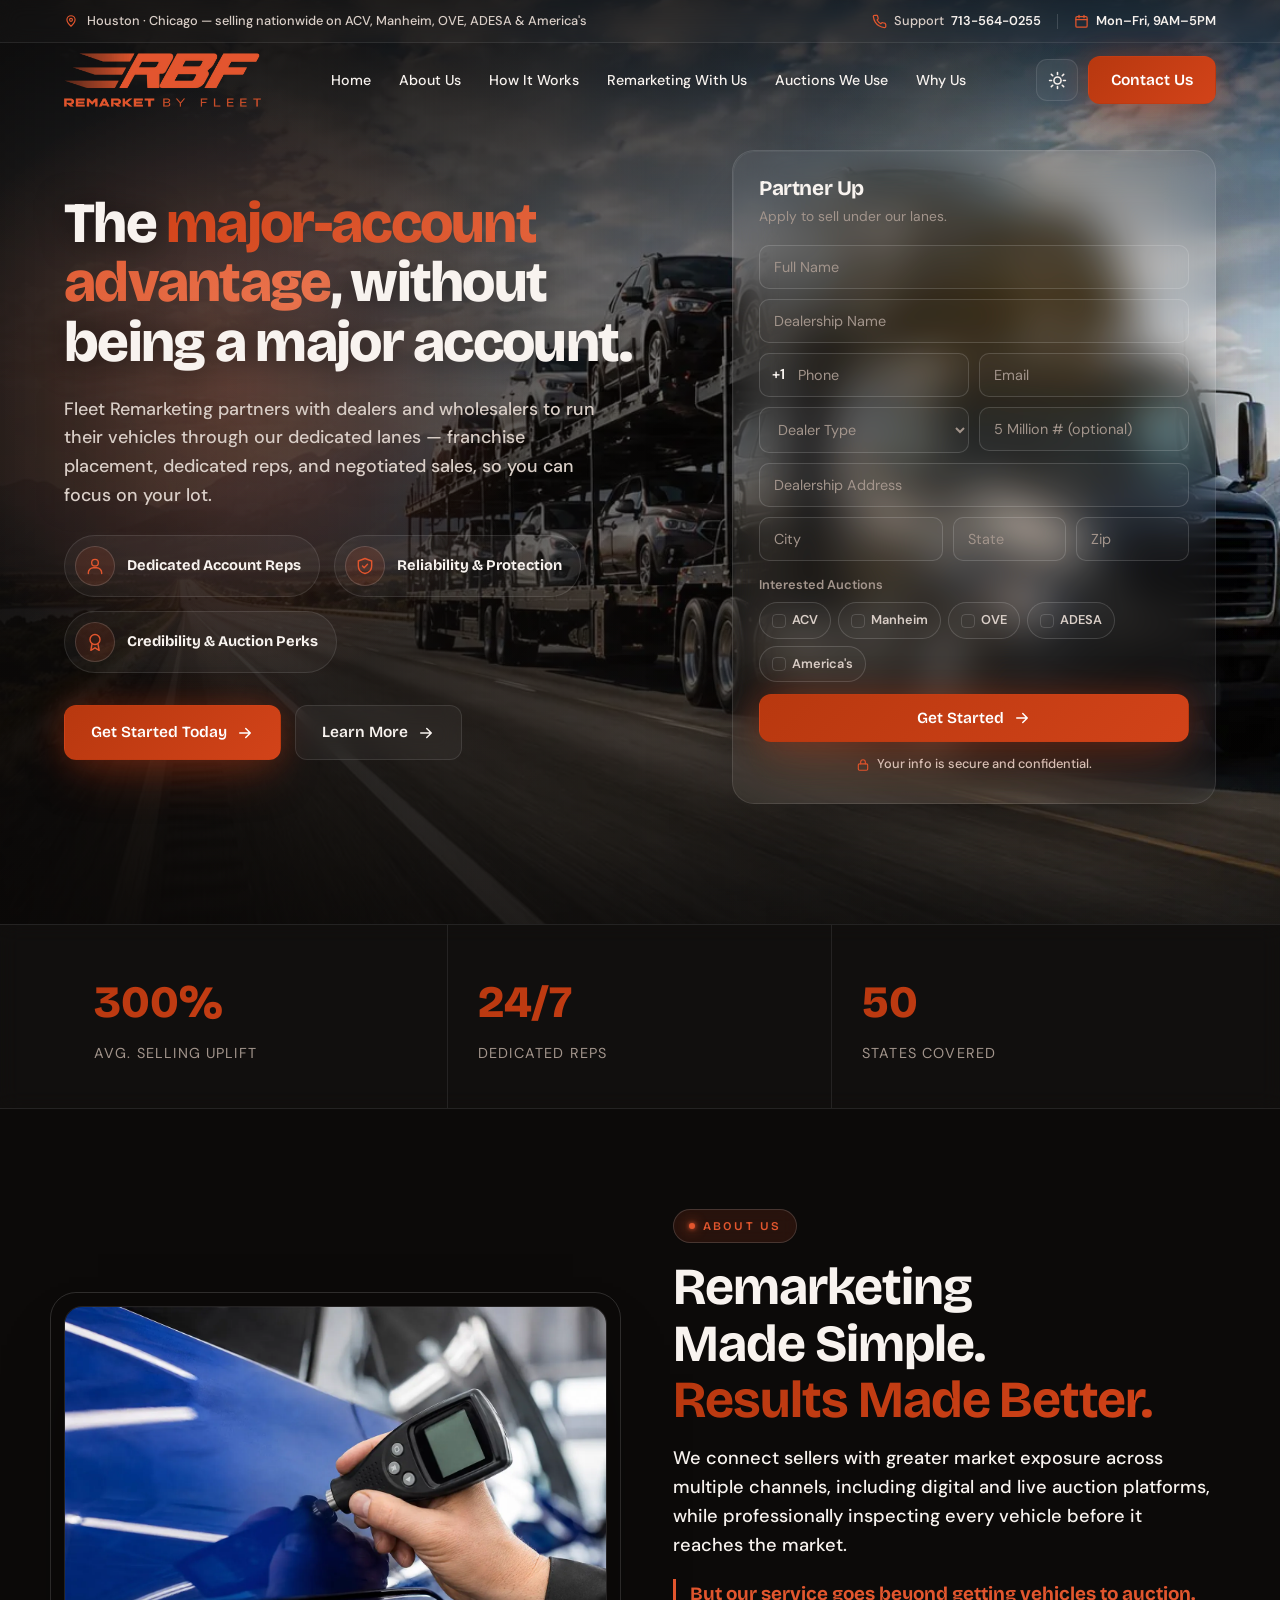
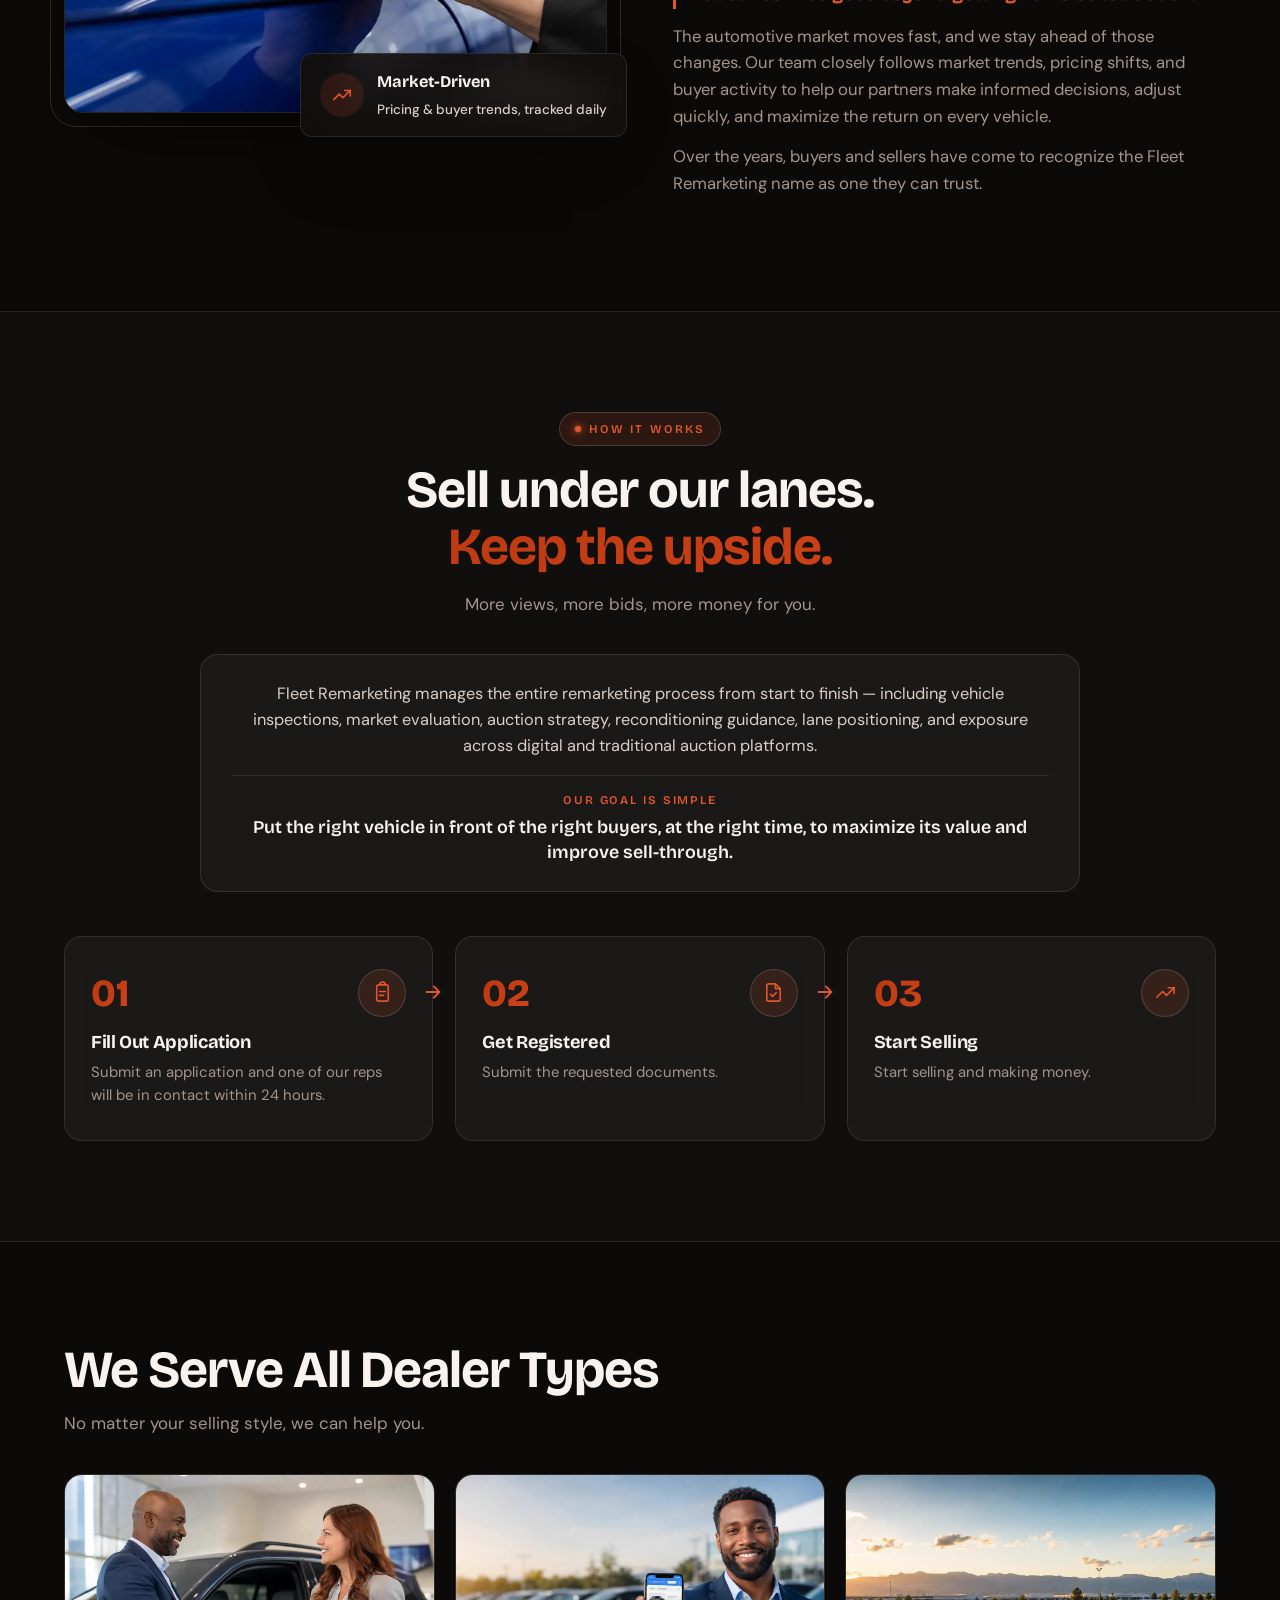
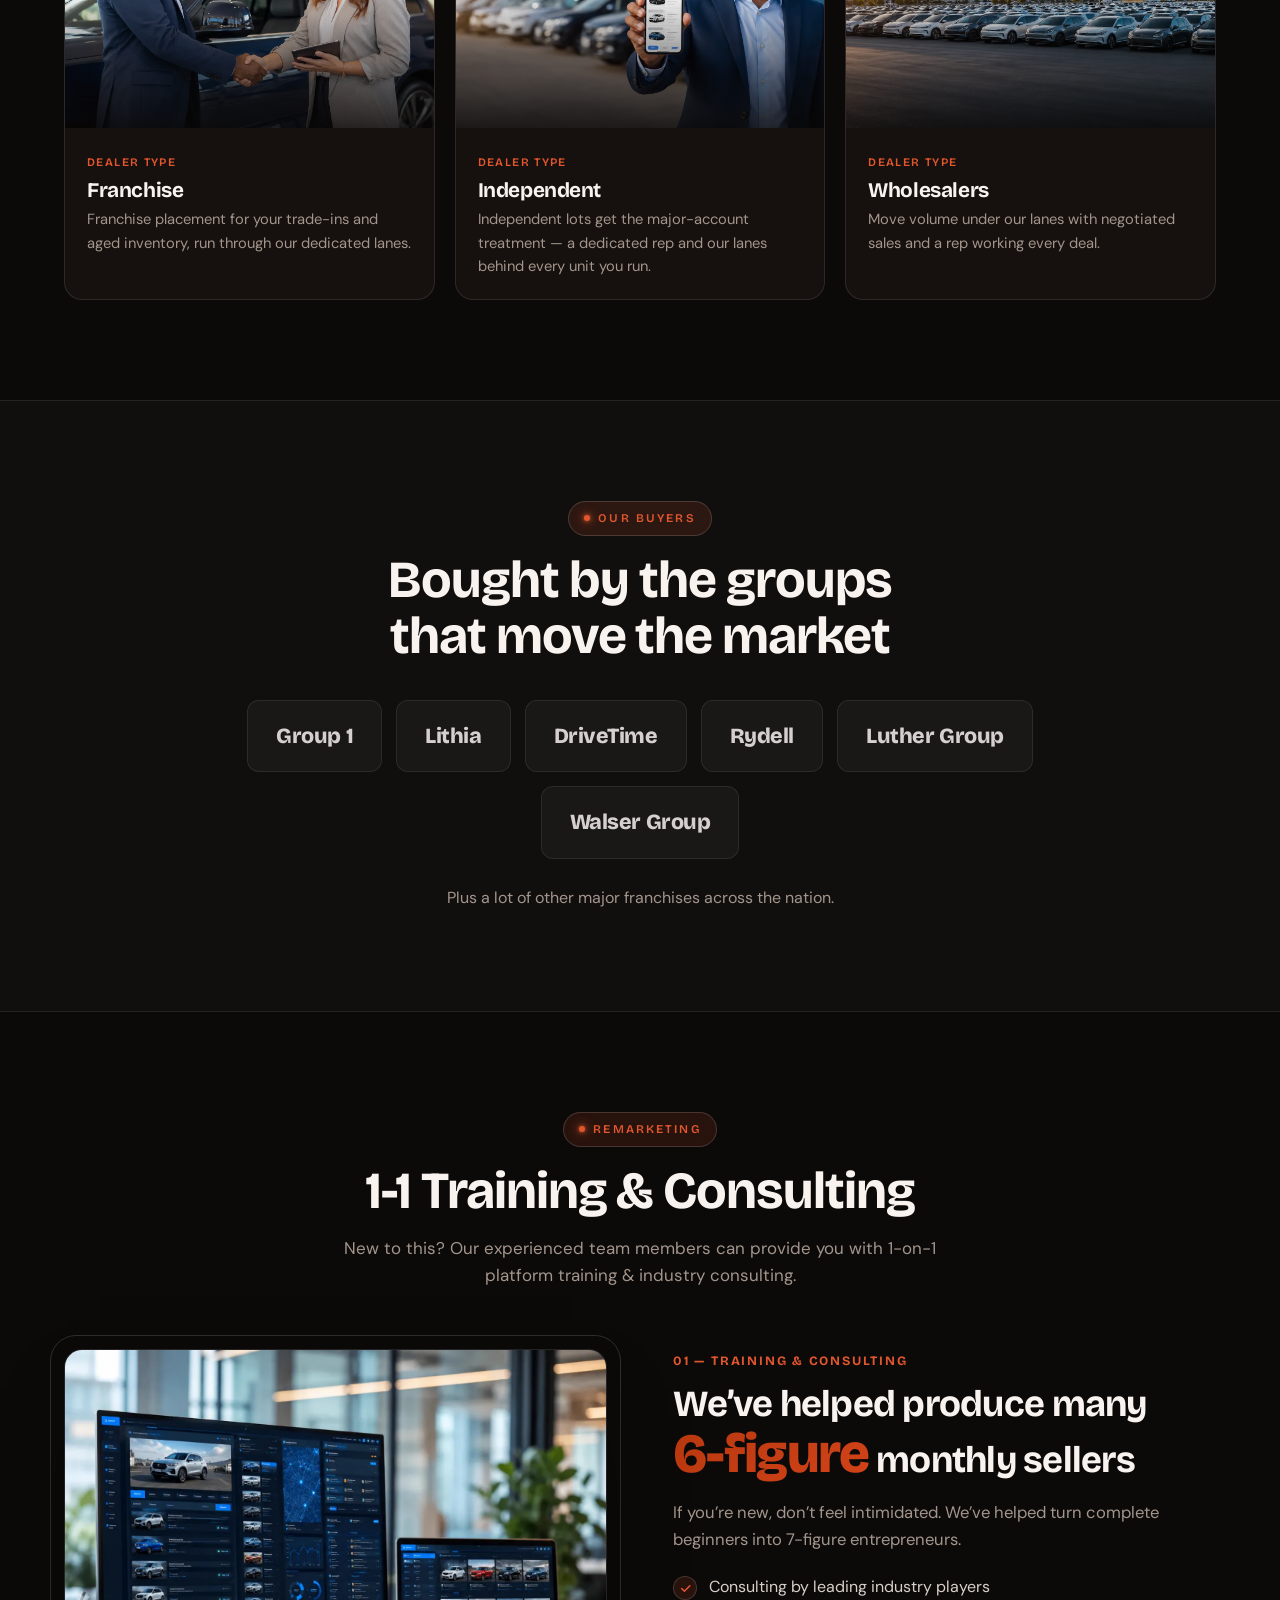
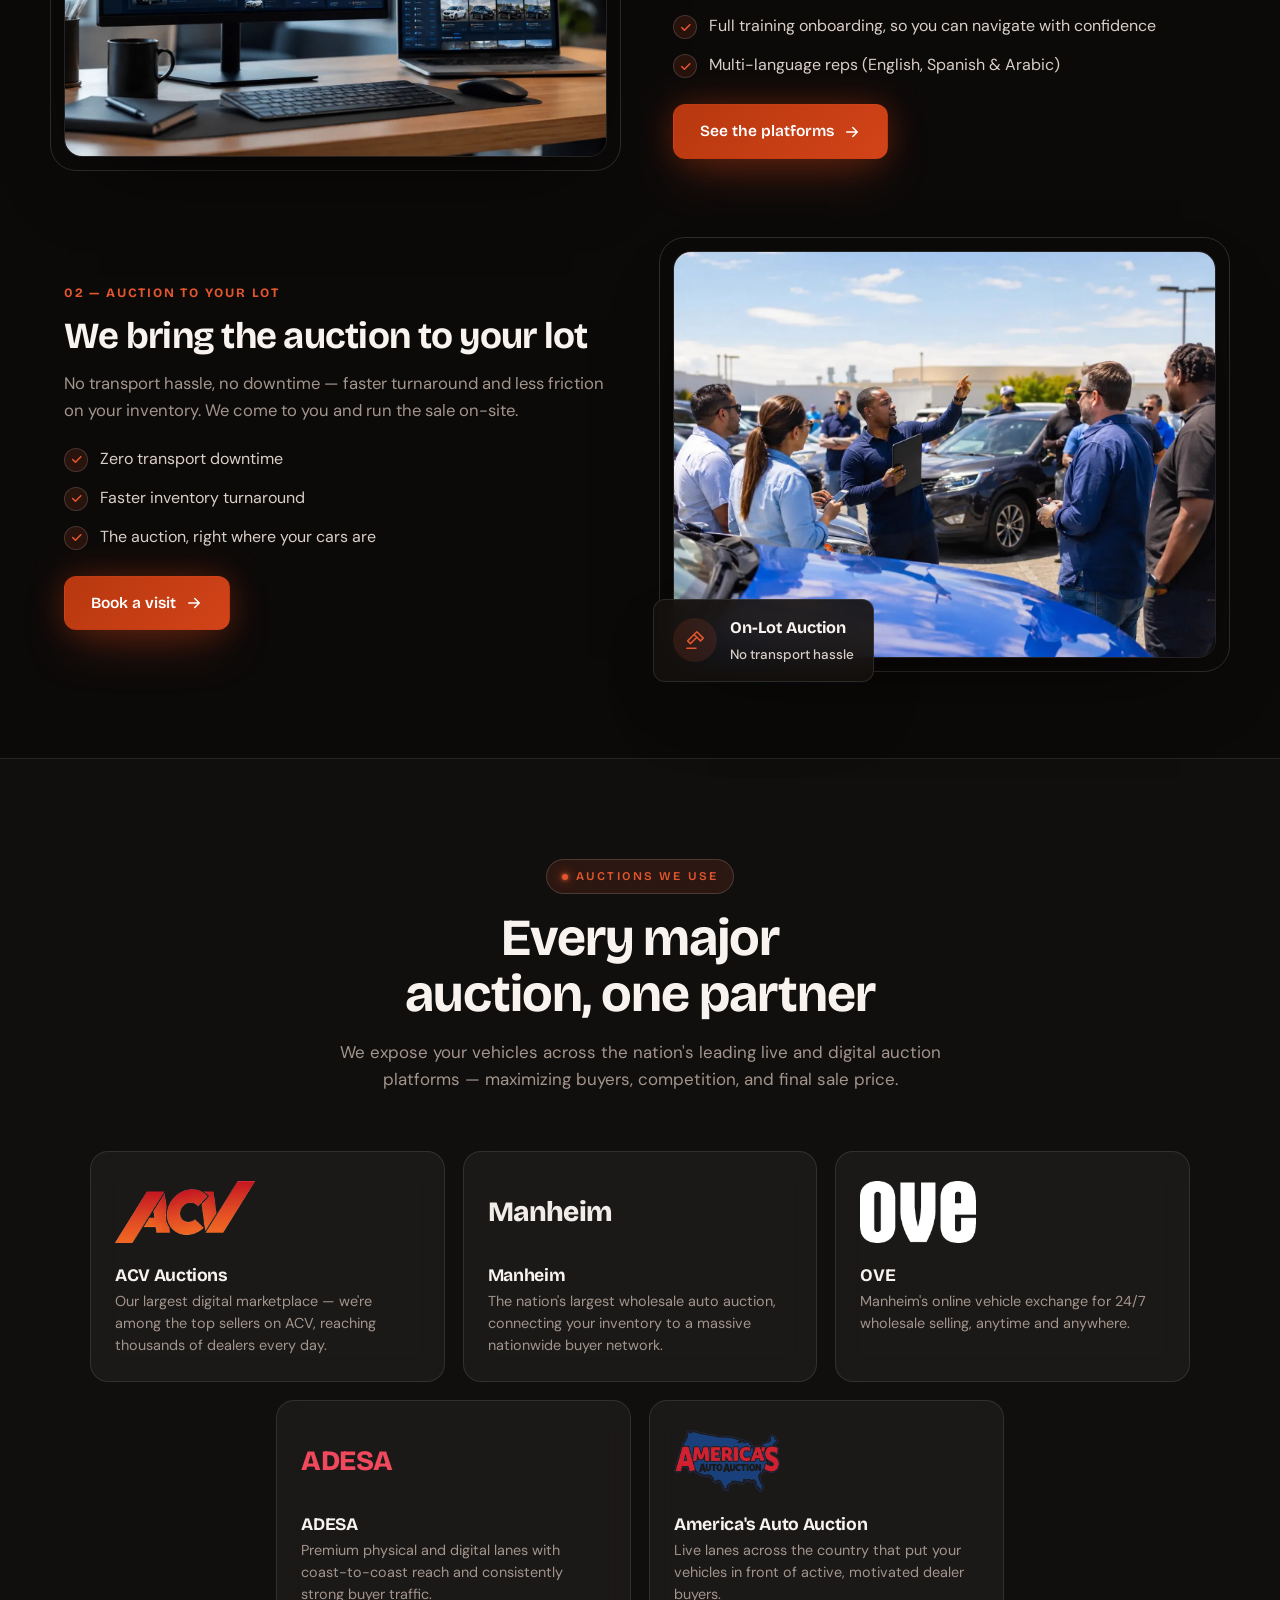
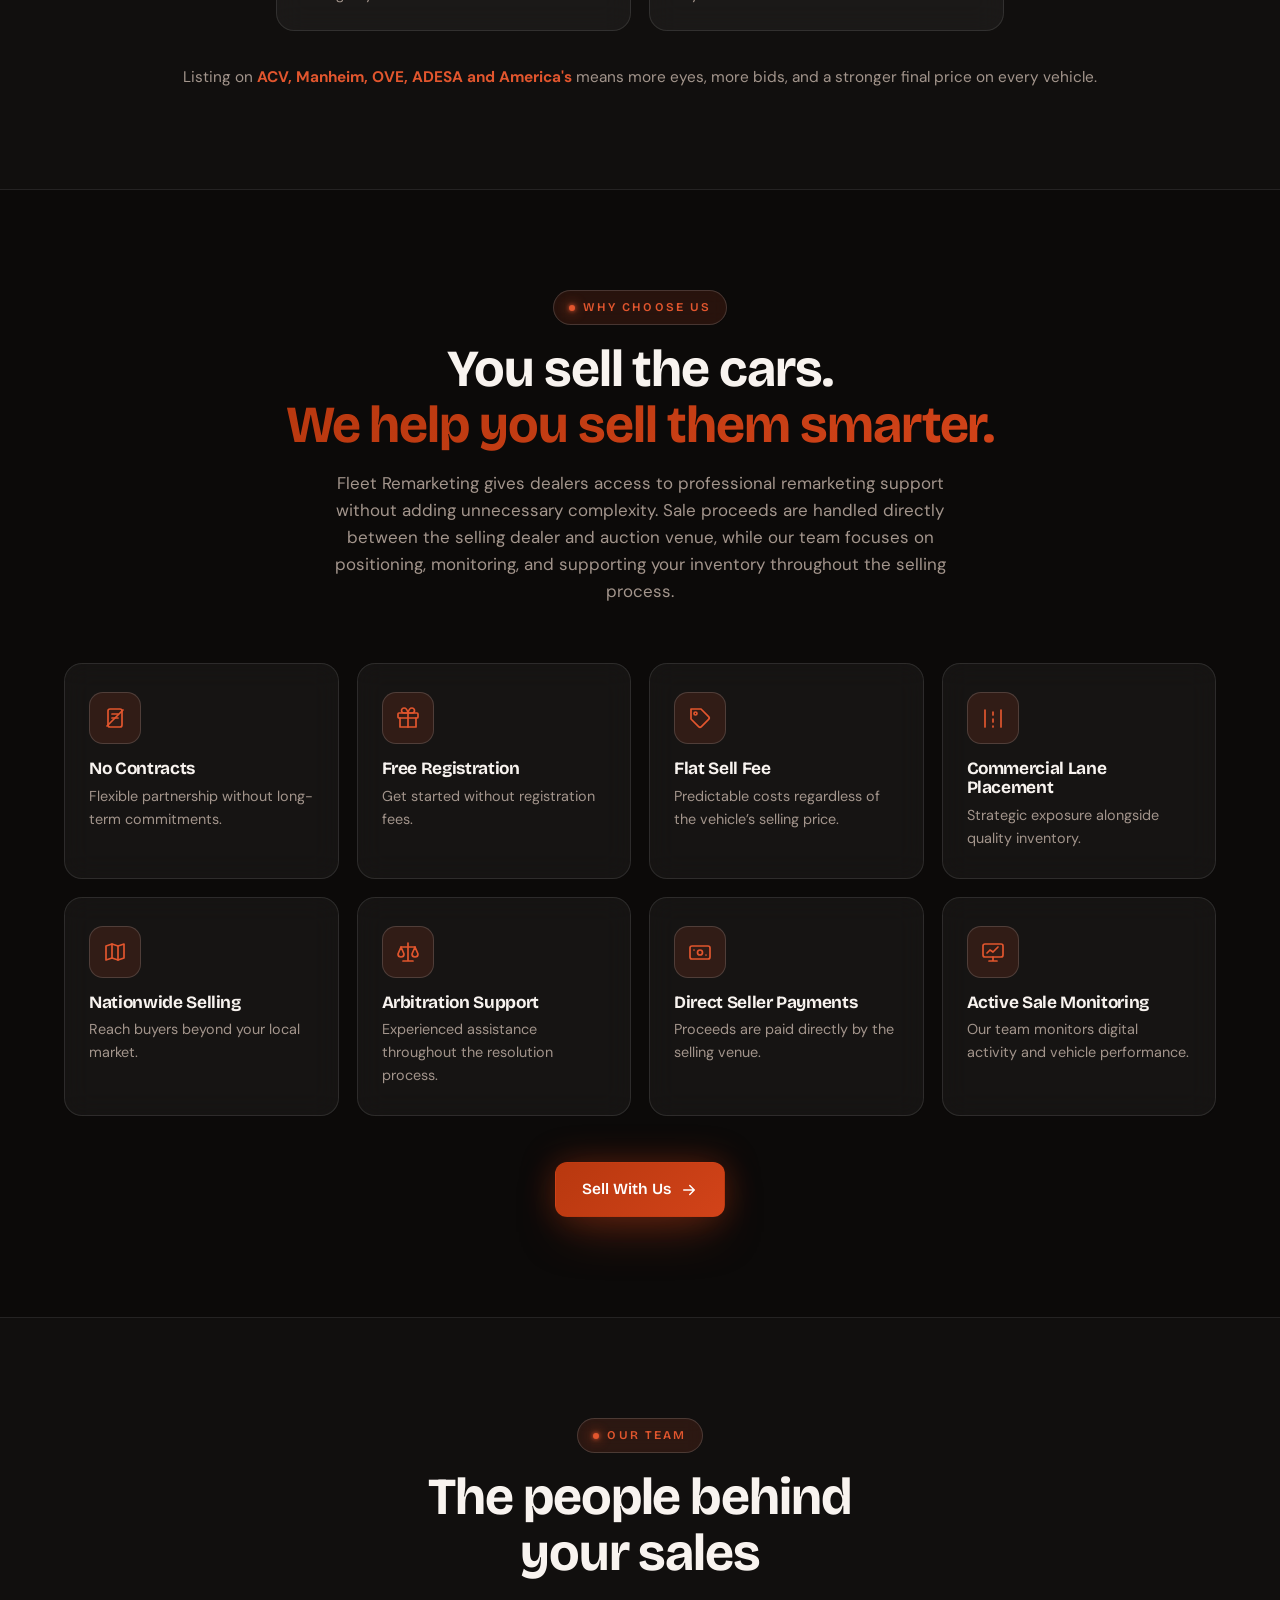
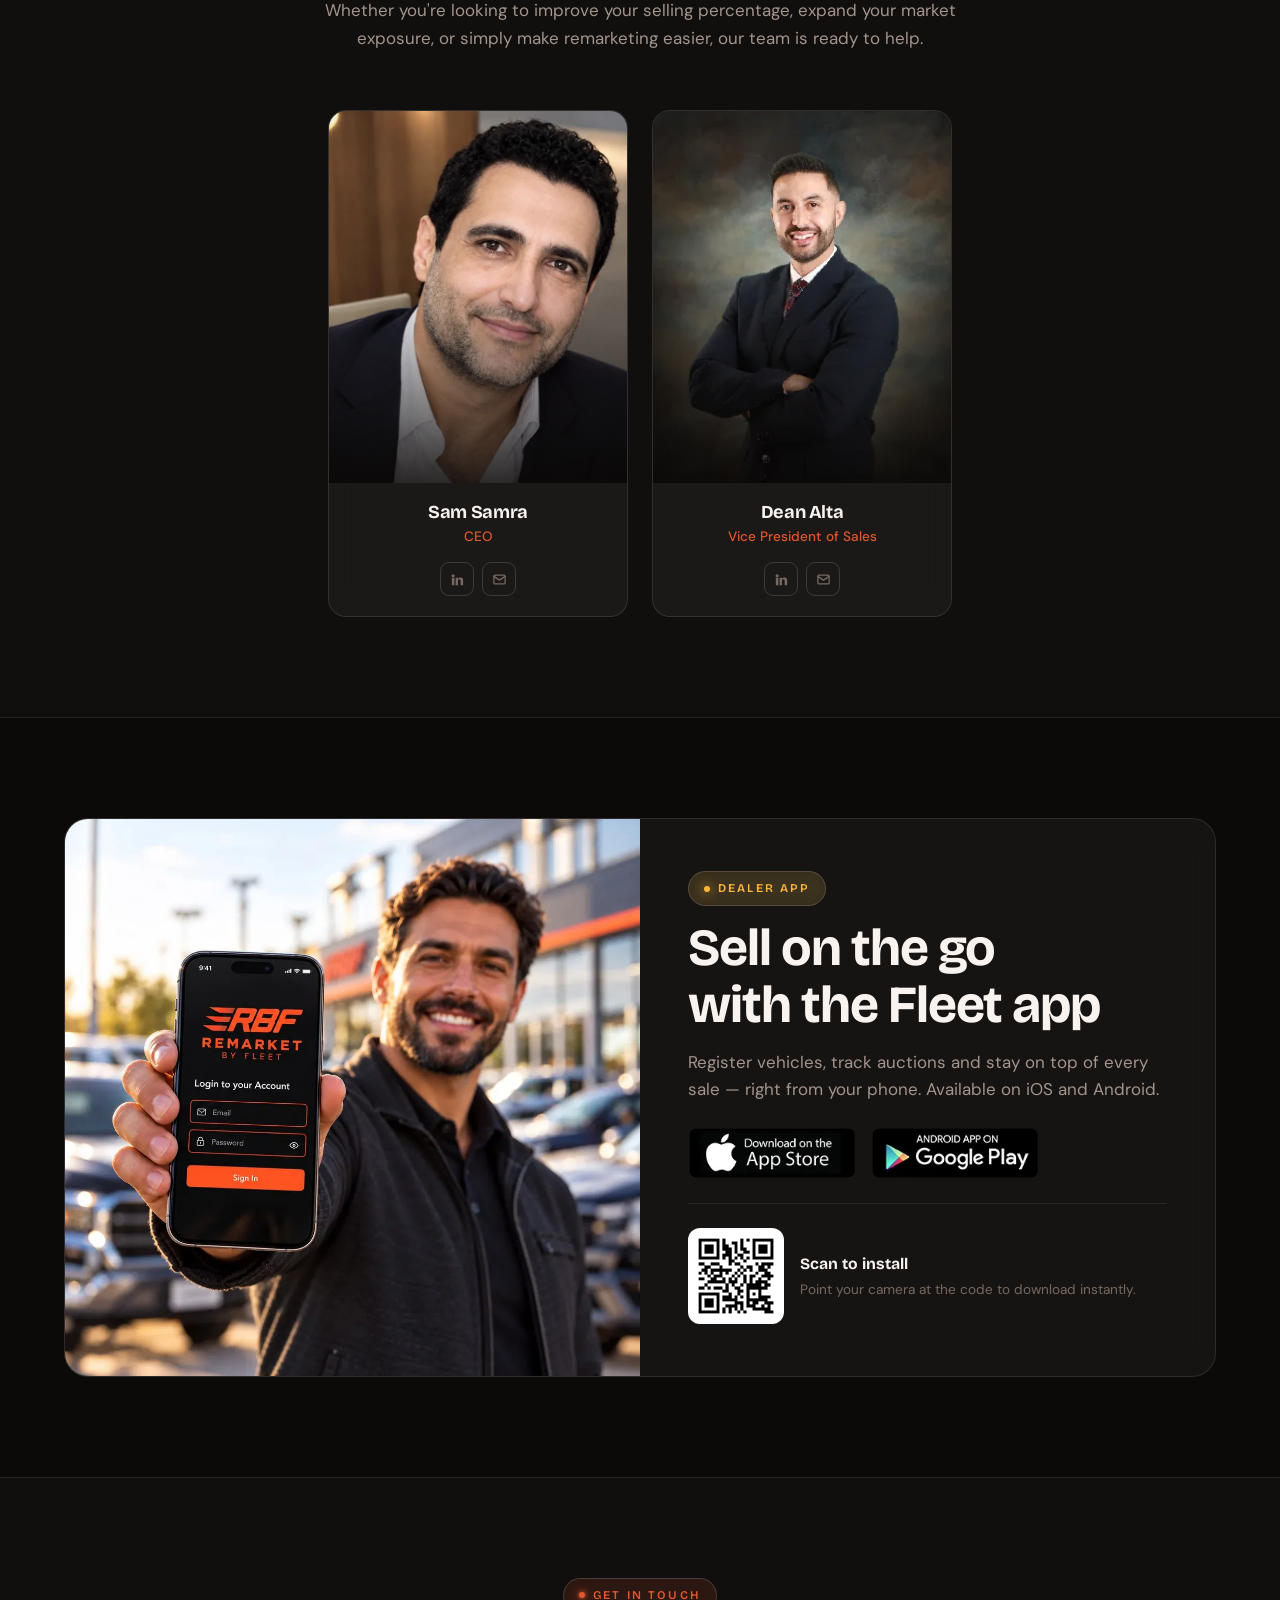
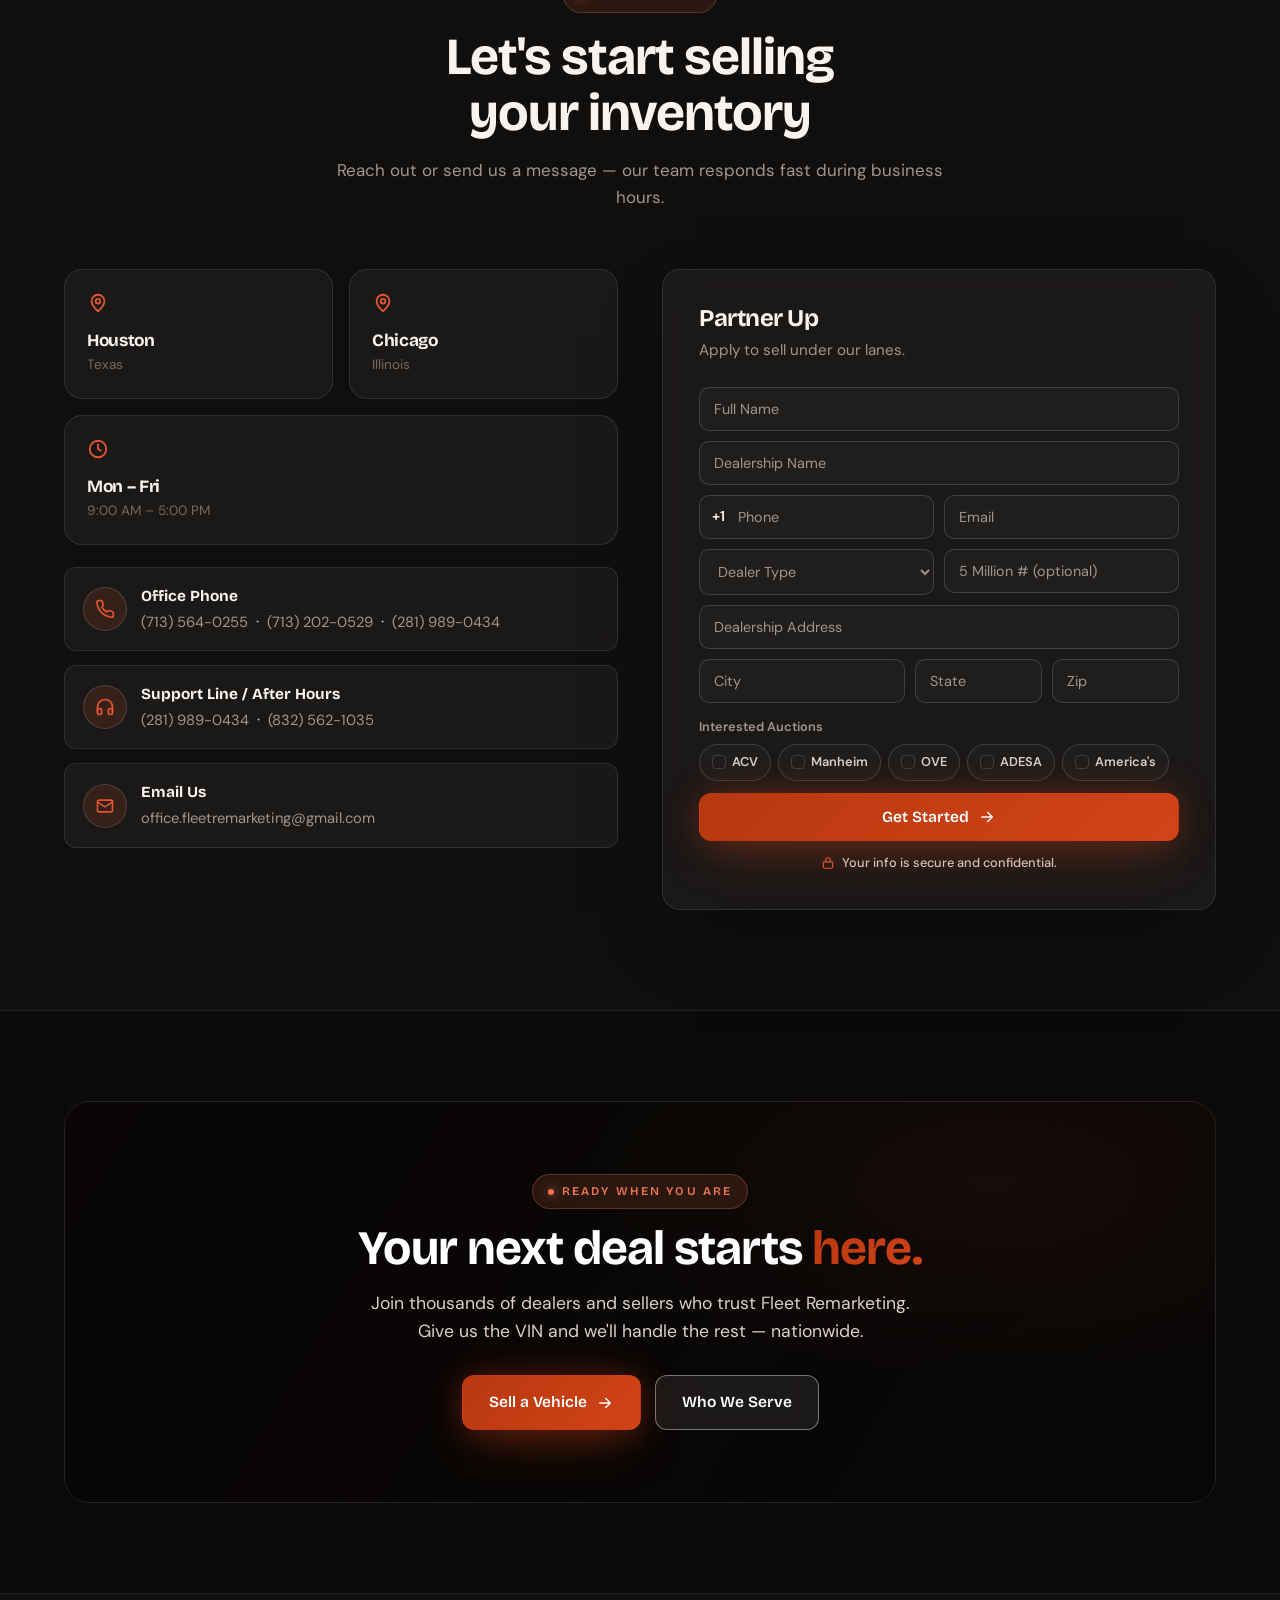
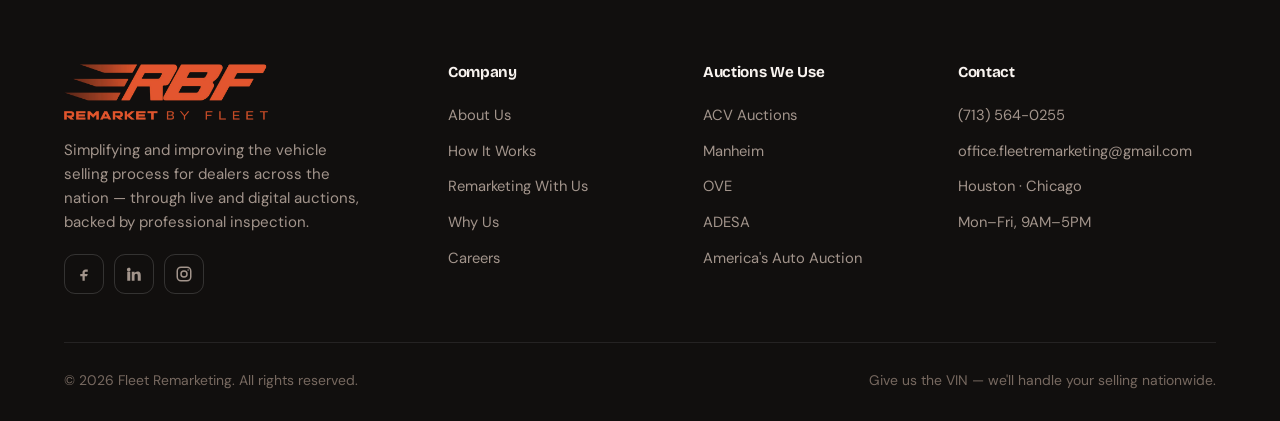
==== commit d997f0ec: "Concept 2: App Store and Google Play links (same as fleetremarketingcars.com) Co-Authored-By: Claude" ====
--- a/concept-2/index.html
+++ b/concept-2/index.html
@@ -2772,8 +2772,8 @@
       window.SITE = {
         formEndpoint: "send.php",
         gaId: "G-J0QYY2QFH0", // Google Analytics ID
-        appStoreUrl: "", // App Store link
-        playStoreUrl: "", // Google Play link
+        appStoreUrl: "https://apps.apple.com/us/app/fleet-remarketing/id6460822869", // App Store link
+        playStoreUrl: "https://play.google.com/store/apps/details?id=me.opentech.fleetremarketing", // Google Play link
       };
       if (SITE.gaId) {
         var g = document.createElement("script");
